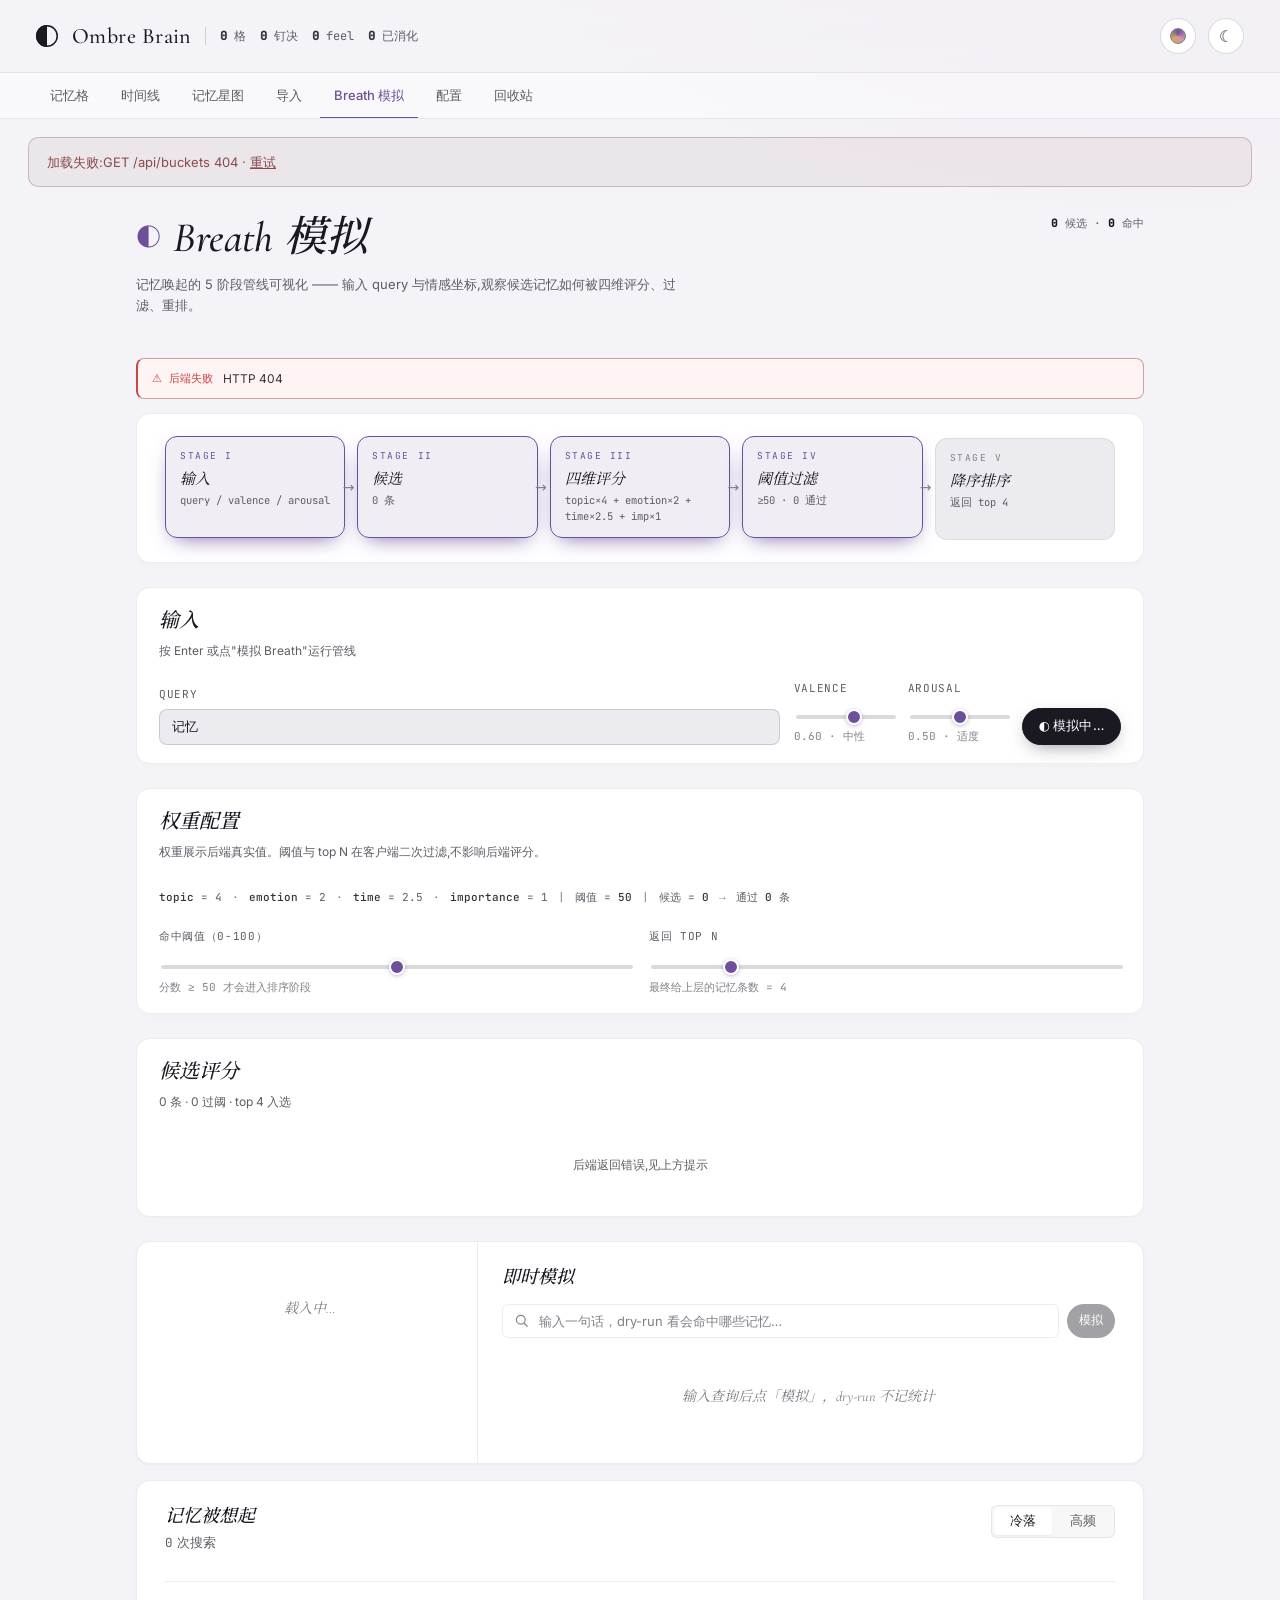
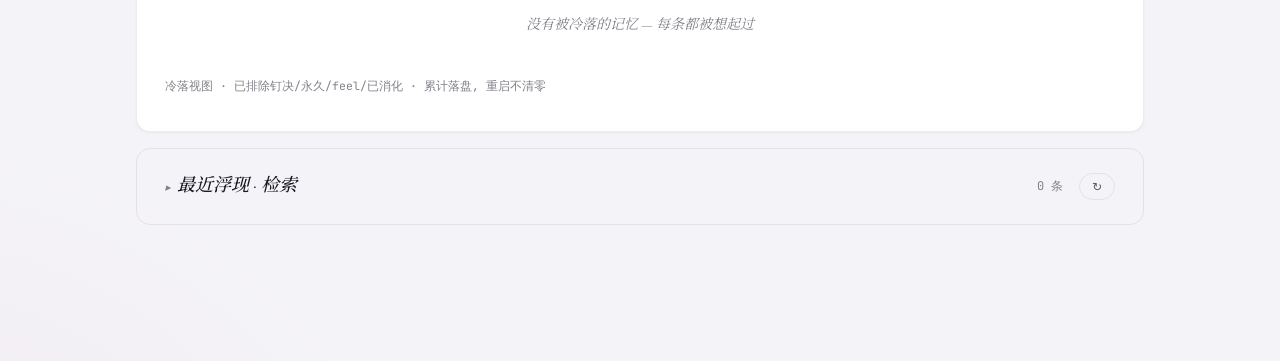
==== v2/console/index.html @ 617d3af0 "release: snapshot from 5da00c6" ====
<!DOCTYPE html>
<html lang="zh"><head>
<meta charset="utf-8">
<script src="../auth-token.js"></script>
<meta name="viewport" content="width=device-width, initial-scale=1">
<meta name="apple-mobile-web-app-capable" content="yes" />
<meta name="apple-mobile-web-app-status-bar-style" content="default" />
<meta name="apple-mobile-web-app-title" content="Ombre" />
<meta name="mobile-web-app-capable" content="yes" />
<meta name="theme-color" content="#f4f3f7" />
<link rel="manifest" href="/v2/manifest.json" />
<!-- base 让 ./assets/... 始终指 /v2/console/assets/,不管当前路径是 /breath/ 还是别的 -->
<base href="/v2/console/">
<link rel="icon" type="image/svg+xml" href="/v2/favicon.svg" />
<link rel="icon" type="image/png" sizes="32x32" href="/v2/favicon-32.png" />
<link rel="icon" type="image/png" sizes="16x16" href="/v2/favicon-16.png" />
<link rel="shortcut icon" href="/v2/favicon.ico" />
<link rel="apple-touch-icon" href="/v2/favicon-180.png" />
<title>Ombre Brain</title>
<link rel="preconnect" href="https://fonts.googleapis.com">
<link rel="preconnect" href="https://fonts.gstatic.com">
<style>/* cyrillic-ext */
@font-face {
  font-family: 'Cormorant Garamond';
  font-style: italic;
  font-weight: 400;
  font-display: swap;
  src: url("./assets/247459bd-50d6-4156-86ff-5a20e5e87fcf.woff2") format('woff2');
  unicode-range: U+0460-052F, U+1C80-1C8A, U+20B4, U+2DE0-2DFF, U+A640-A69F, U+FE2E-FE2F;
}
/* cyrillic */
@font-face {
  font-family: 'Cormorant Garamond';
  font-style: italic;
  font-weight: 400;
  font-display: swap;
  src: url("./assets/56f7392d-8d6b-465d-8d6e-d1f10291eda7.woff2") format('woff2');
  unicode-range: U+0301, U+0400-045F, U+0490-0491, U+04B0-04B1, U+2116;
}
/* vietnamese */
@font-face {
  font-family: 'Cormorant Garamond';
  font-style: italic;
  font-weight: 400;
  font-display: swap;
  src: url("./assets/97c064bf-4bb1-4097-902c-09f9825808ab.woff2") format('woff2');
  unicode-range: U+0102-0103, U+0110-0111, U+0128-0129, U+0168-0169, U+01A0-01A1, U+01AF-01B0, U+0300-0301, U+0303-0304, U+0308-0309, U+0323, U+0329, U+1EA0-1EF9, U+20AB;
}
/* latin-ext */
@font-face {
  font-family: 'Cormorant Garamond';
  font-style: italic;
  font-weight: 400;
  font-display: swap;
  src: url("./assets/48a11a48-4751-4c33-bd33-841a2f5ffd87.woff2") format('woff2');
  unicode-range: U+0100-02BA, U+02BD-02C5, U+02C7-02CC, U+02CE-02D7, U+02DD-02FF, U+0304, U+0308, U+0329, U+1D00-1DBF, U+1E00-1E9F, U+1EF2-1EFF, U+2020, U+20A0-20AB, U+20AD-20C0, U+2113, U+2C60-2C7F, U+A720-A7FF;
}
/* latin */
@font-face {
  font-family: 'Cormorant Garamond';
  font-style: italic;
  font-weight: 400;
  font-display: swap;
  src: url("./assets/6901ec30-2e2a-4bef-8583-d89507008522.woff2") format('woff2');
  unicode-range: U+0000-00FF, U+0131, U+0152-0153, U+02BB-02BC, U+02C6, U+02DA, U+02DC, U+0304, U+0308, U+0329, U+2000-206F, U+20AC, U+2122, U+2191, U+2193, U+2212, U+2215, U+FEFF, U+FFFD;
}
/* cyrillic-ext */
@font-face {
  font-family: 'Cormorant Garamond';
  font-style: italic;
  font-weight: 500;
  font-display: swap;
  src: url("./assets/247459bd-50d6-4156-86ff-5a20e5e87fcf.woff2") format('woff2');
  unicode-range: U+0460-052F, U+1C80-1C8A, U+20B4, U+2DE0-2DFF, U+A640-A69F, U+FE2E-FE2F;
}
/* cyrillic */
@font-face {
  font-family: 'Cormorant Garamond';
  font-style: italic;
  font-weight: 500;
  font-display: swap;
  src: url("./assets/56f7392d-8d6b-465d-8d6e-d1f10291eda7.woff2") format('woff2');
  unicode-range: U+0301, U+0400-045F, U+0490-0491, U+04B0-04B1, U+2116;
}
/* vietnamese */
@font-face {
  font-family: 'Cormorant Garamond';
  font-style: italic;
  font-weight: 500;
  font-display: swap;
  src: url("./assets/97c064bf-4bb1-4097-902c-09f9825808ab.woff2") format('woff2');
  unicode-range: U+0102-0103, U+0110-0111, U+0128-0129, U+0168-0169, U+01A0-01A1, U+01AF-01B0, U+0300-0301, U+0303-0304, U+0308-0309, U+0323, U+0329, U+1EA0-1EF9, U+20AB;
}
/* latin-ext */
@font-face {
  font-family: 'Cormorant Garamond';
  font-style: italic;
  font-weight: 500;
  font-display: swap;
  src: url("./assets/48a11a48-4751-4c33-bd33-841a2f5ffd87.woff2") format('woff2');
  unicode-range: U+0100-02BA, U+02BD-02C5, U+02C7-02CC, U+02CE-02D7, U+02DD-02FF, U+0304, U+0308, U+0329, U+1D00-1DBF, U+1E00-1E9F, U+1EF2-1EFF, U+2020, U+20A0-20AB, U+20AD-20C0, U+2113, U+2C60-2C7F, U+A720-A7FF;
}
/* latin */
@font-face {
  font-family: 'Cormorant Garamond';
  font-style: italic;
  font-weight: 500;
  font-display: swap;
  src: url("./assets/6901ec30-2e2a-4bef-8583-d89507008522.woff2") format('woff2');
  unicode-range: U+0000-00FF, U+0131, U+0152-0153, U+02BB-02BC, U+02C6, U+02DA, U+02DC, U+0304, U+0308, U+0329, U+2000-206F, U+20AC, U+2122, U+2191, U+2193, U+2212, U+2215, U+FEFF, U+FFFD;
}
/* cyrillic-ext */
@font-face {
  font-family: 'Cormorant Garamond';
  font-style: italic;
  font-weight: 600;
  font-display: swap;
  src: url("./assets/247459bd-50d6-4156-86ff-5a20e5e87fcf.woff2") format('woff2');
  unicode-range: U+0460-052F, U+1C80-1C8A, U+20B4, U+2DE0-2DFF, U+A640-A69F, U+FE2E-FE2F;
}
/* cyrillic */
@font-face {
  font-family: 'Cormorant Garamond';
  font-style: italic;
  font-weight: 600;
  font-display: swap;
  src: url("./assets/56f7392d-8d6b-465d-8d6e-d1f10291eda7.woff2") format('woff2');
  unicode-range: U+0301, U+0400-045F, U+0490-0491, U+04B0-04B1, U+2116;
}
/* vietnamese */
@font-face {
  font-family: 'Cormorant Garamond';
  font-style: italic;
  font-weight: 600;
  font-display: swap;
  src: url("./assets/97c064bf-4bb1-4097-902c-09f9825808ab.woff2") format('woff2');
  unicode-range: U+0102-0103, U+0110-0111, U+0128-0129, U+0168-0169, U+01A0-01A1, U+01AF-01B0, U+0300-0301, U+0303-0304, U+0308-0309, U+0323, U+0329, U+1EA0-1EF9, U+20AB;
}
/* latin-ext */
@font-face {
  font-family: 'Cormorant Garamond';
  font-style: italic;
  font-weight: 600;
  font-display: swap;
  src: url("./assets/48a11a48-4751-4c33-bd33-841a2f5ffd87.woff2") format('woff2');
  unicode-range: U+0100-02BA, U+02BD-02C5, U+02C7-02CC, U+02CE-02D7, U+02DD-02FF, U+0304, U+0308, U+0329, U+1D00-1DBF, U+1E00-1E9F, U+1EF2-1EFF, U+2020, U+20A0-20AB, U+20AD-20C0, U+2113, U+2C60-2C7F, U+A720-A7FF;
}
/* latin */
@font-face {
  font-family: 'Cormorant Garamond';
  font-style: italic;
  font-weight: 600;
  font-display: swap;
  src: url("./assets/6901ec30-2e2a-4bef-8583-d89507008522.woff2") format('woff2');
  unicode-range: U+0000-00FF, U+0131, U+0152-0153, U+02BB-02BC, U+02C6, U+02DA, U+02DC, U+0304, U+0308, U+0329, U+2000-206F, U+20AC, U+2122, U+2191, U+2193, U+2212, U+2215, U+FEFF, U+FFFD;
}
/* cyrillic-ext */
@font-face {
  font-family: 'Cormorant Garamond';
  font-style: normal;
  font-weight: 400;
  font-display: swap;
  src: url("./assets/22f72879-7149-43af-98d5-68f1e6e4e8d8.woff2") format('woff2');
  unicode-range: U+0460-052F, U+1C80-1C8A, U+20B4, U+2DE0-2DFF, U+A640-A69F, U+FE2E-FE2F;
}
/* cyrillic */
@font-face {
  font-family: 'Cormorant Garamond';
  font-style: normal;
  font-weight: 400;
  font-display: swap;
  src: url("./assets/a3660652-28f8-4bda-8eb3-46698a210746.woff2") format('woff2');
  unicode-range: U+0301, U+0400-045F, U+0490-0491, U+04B0-04B1, U+2116;
}
/* vietnamese */
@font-face {
  font-family: 'Cormorant Garamond';
  font-style: normal;
  font-weight: 400;
  font-display: swap;
  src: url("./assets/867ff25f-d2ea-490d-80d4-c07ebd043a57.woff2") format('woff2');
  unicode-range: U+0102-0103, U+0110-0111, U+0128-0129, U+0168-0169, U+01A0-01A1, U+01AF-01B0, U+0300-0301, U+0303-0304, U+0308-0309, U+0323, U+0329, U+1EA0-1EF9, U+20AB;
}
/* latin-ext */
@font-face {
  font-family: 'Cormorant Garamond';
  font-style: normal;
  font-weight: 400;
  font-display: swap;
  src: url("./assets/5ea25cb3-6248-42ea-9d08-8735b8bfbecd.woff2") format('woff2');
  unicode-range: U+0100-02BA, U+02BD-02C5, U+02C7-02CC, U+02CE-02D7, U+02DD-02FF, U+0304, U+0308, U+0329, U+1D00-1DBF, U+1E00-1E9F, U+1EF2-1EFF, U+2020, U+20A0-20AB, U+20AD-20C0, U+2113, U+2C60-2C7F, U+A720-A7FF;
}
/* latin */
@font-face {
  font-family: 'Cormorant Garamond';
  font-style: normal;
  font-weight: 400;
  font-display: swap;
  src: url("./assets/b1c11d76-7a46-4ac5-9b33-489db440a271.woff2") format('woff2');
  unicode-range: U+0000-00FF, U+0131, U+0152-0153, U+02BB-02BC, U+02C6, U+02DA, U+02DC, U+0304, U+0308, U+0329, U+2000-206F, U+20AC, U+2122, U+2191, U+2193, U+2212, U+2215, U+FEFF, U+FFFD;
}
/* cyrillic-ext */
@font-face {
  font-family: 'Cormorant Garamond';
  font-style: normal;
  font-weight: 500;
  font-display: swap;
  src: url("./assets/22f72879-7149-43af-98d5-68f1e6e4e8d8.woff2") format('woff2');
  unicode-range: U+0460-052F, U+1C80-1C8A, U+20B4, U+2DE0-2DFF, U+A640-A69F, U+FE2E-FE2F;
}
/* cyrillic */
@font-face {
  font-family: 'Cormorant Garamond';
  font-style: normal;
  font-weight: 500;
  font-display: swap;
  src: url("./assets/a3660652-28f8-4bda-8eb3-46698a210746.woff2") format('woff2');
  unicode-range: U+0301, U+0400-045F, U+0490-0491, U+04B0-04B1, U+2116;
}
/* vietnamese */
@font-face {
  font-family: 'Cormorant Garamond';
  font-style: normal;
  font-weight: 500;
  font-display: swap;
  src: url("./assets/867ff25f-d2ea-490d-80d4-c07ebd043a57.woff2") format('woff2');
  unicode-range: U+0102-0103, U+0110-0111, U+0128-0129, U+0168-0169, U+01A0-01A1, U+01AF-01B0, U+0300-0301, U+0303-0304, U+0308-0309, U+0323, U+0329, U+1EA0-1EF9, U+20AB;
}
/* latin-ext */
@font-face {
  font-family: 'Cormorant Garamond';
  font-style: normal;
  font-weight: 500;
  font-display: swap;
  src: url("./assets/5ea25cb3-6248-42ea-9d08-8735b8bfbecd.woff2") format('woff2');
  unicode-range: U+0100-02BA, U+02BD-02C5, U+02C7-02CC, U+02CE-02D7, U+02DD-02FF, U+0304, U+0308, U+0329, U+1D00-1DBF, U+1E00-1E9F, U+1EF2-1EFF, U+2020, U+20A0-20AB, U+20AD-20C0, U+2113, U+2C60-2C7F, U+A720-A7FF;
}
/* latin */
@font-face {
  font-family: 'Cormorant Garamond';
  font-style: normal;
  font-weight: 500;
  font-display: swap;
  src: url("./assets/b1c11d76-7a46-4ac5-9b33-489db440a271.woff2") format('woff2');
  unicode-range: U+0000-00FF, U+0131, U+0152-0153, U+02BB-02BC, U+02C6, U+02DA, U+02DC, U+0304, U+0308, U+0329, U+2000-206F, U+20AC, U+2122, U+2191, U+2193, U+2212, U+2215, U+FEFF, U+FFFD;
}
/* cyrillic-ext */
@font-face {
  font-family: 'Cormorant Garamond';
  font-style: normal;
  font-weight: 600;
  font-display: swap;
  src: url("./assets/22f72879-7149-43af-98d5-68f1e6e4e8d8.woff2") format('woff2');
  unicode-range: U+0460-052F, U+1C80-1C8A, U+20B4, U+2DE0-2DFF, U+A640-A69F, U+FE2E-FE2F;
}
/* cyrillic */
@font-face {
  font-family: 'Cormorant Garamond';
  font-style: normal;
  font-weight: 600;
  font-display: swap;
  src: url("./assets/a3660652-28f8-4bda-8eb3-46698a210746.woff2") format('woff2');
  unicode-range: U+0301, U+0400-045F, U+0490-0491, U+04B0-04B1, U+2116;
}
/* vietnamese */
@font-face {
  font-family: 'Cormorant Garamond';
  font-style: normal;
  font-weight: 600;
  font-display: swap;
  src: url("./assets/867ff25f-d2ea-490d-80d4-c07ebd043a57.woff2") format('woff2');
  unicode-range: U+0102-0103, U+0110-0111, U+0128-0129, U+0168-0169, U+01A0-01A1, U+01AF-01B0, U+0300-0301, U+0303-0304, U+0308-0309, U+0323, U+0329, U+1EA0-1EF9, U+20AB;
}
/* latin-ext */
@font-face {
  font-family: 'Cormorant Garamond';
  font-style: normal;
  font-weight: 600;
  font-display: swap;
  src: url("./assets/5ea25cb3-6248-42ea-9d08-8735b8bfbecd.woff2") format('woff2');
  unicode-range: U+0100-02BA, U+02BD-02C5, U+02C7-02CC, U+02CE-02D7, U+02DD-02FF, U+0304, U+0308, U+0329, U+1D00-1DBF, U+1E00-1E9F, U+1EF2-1EFF, U+2020, U+20A0-20AB, U+20AD-20C0, U+2113, U+2C60-2C7F, U+A720-A7FF;
}
/* latin */
@font-face {
  font-family: 'Cormorant Garamond';
  font-style: normal;
  font-weight: 600;
  font-display: swap;
  src: url("./assets/b1c11d76-7a46-4ac5-9b33-489db440a271.woff2") format('woff2');
  unicode-range: U+0000-00FF, U+0131, U+0152-0153, U+02BB-02BC, U+02C6, U+02DA, U+02DC, U+0304, U+0308, U+0329, U+2000-206F, U+20AC, U+2122, U+2191, U+2193, U+2212, U+2215, U+FEFF, U+FFFD;
}
/* cyrillic-ext */
@font-face {
  font-family: 'Inter';
  font-style: normal;
  font-weight: 300;
  font-display: swap;
  src: url("./assets/30ddc249-4f8f-4c49-912c-59590ab5ca47.woff2") format('woff2');
  unicode-range: U+0460-052F, U+1C80-1C8A, U+20B4, U+2DE0-2DFF, U+A640-A69F, U+FE2E-FE2F;
}
/* cyrillic */
@font-face {
  font-family: 'Inter';
  font-style: normal;
  font-weight: 300;
  font-display: swap;
  src: url("./assets/1a1cac55-bad0-403b-aa77-bebcd41d4d0f.woff2") format('woff2');
  unicode-range: U+0301, U+0400-045F, U+0490-0491, U+04B0-04B1, U+2116;
}
/* greek-ext */
@font-face {
  font-family: 'Inter';
  font-style: normal;
  font-weight: 300;
  font-display: swap;
  src: url("./assets/f8fb5054-66a0-49f6-a8b4-03da0f67f77f.woff2") format('woff2');
  unicode-range: U+1F00-1FFF;
}
/* greek */
@font-face {
  font-family: 'Inter';
  font-style: normal;
  font-weight: 300;
  font-display: swap;
  src: url("./assets/76510f87-e11c-432b-b6c8-81b444b286ba.woff2") format('woff2');
  unicode-range: U+0370-0377, U+037A-037F, U+0384-038A, U+038C, U+038E-03A1, U+03A3-03FF;
}
/* vietnamese */
@font-face {
  font-family: 'Inter';
  font-style: normal;
  font-weight: 300;
  font-display: swap;
  src: url("./assets/0822fa61-bc98-44bc-8a5c-f1f93305a8bd.woff2") format('woff2');
  unicode-range: U+0102-0103, U+0110-0111, U+0128-0129, U+0168-0169, U+01A0-01A1, U+01AF-01B0, U+0300-0301, U+0303-0304, U+0308-0309, U+0323, U+0329, U+1EA0-1EF9, U+20AB;
}
/* latin-ext */
@font-face {
  font-family: 'Inter';
  font-style: normal;
  font-weight: 300;
  font-display: swap;
  src: url("./assets/0b00b750-72e0-43cb-84dd-b1baed2a479c.woff2") format('woff2');
  unicode-range: U+0100-02BA, U+02BD-02C5, U+02C7-02CC, U+02CE-02D7, U+02DD-02FF, U+0304, U+0308, U+0329, U+1D00-1DBF, U+1E00-1E9F, U+1EF2-1EFF, U+2020, U+20A0-20AB, U+20AD-20C0, U+2113, U+2C60-2C7F, U+A720-A7FF;
}
/* latin */
@font-face {
  font-family: 'Inter';
  font-style: normal;
  font-weight: 300;
  font-display: swap;
  src: url("./assets/863abd76-a8d7-4c2e-b2e4-f46f0af8405e.woff2") format('woff2');
  unicode-range: U+0000-00FF, U+0131, U+0152-0153, U+02BB-02BC, U+02C6, U+02DA, U+02DC, U+0304, U+0308, U+0329, U+2000-206F, U+20AC, U+2122, U+2191, U+2193, U+2212, U+2215, U+FEFF, U+FFFD;
}
/* cyrillic-ext */
@font-face {
  font-family: 'Inter';
  font-style: normal;
  font-weight: 400;
  font-display: swap;
  src: url("./assets/30ddc249-4f8f-4c49-912c-59590ab5ca47.woff2") format('woff2');
  unicode-range: U+0460-052F, U+1C80-1C8A, U+20B4, U+2DE0-2DFF, U+A640-A69F, U+FE2E-FE2F;
}
/* cyrillic */
@font-face {
  font-family: 'Inter';
  font-style: normal;
  font-weight: 400;
  font-display: swap;
  src: url("./assets/1a1cac55-bad0-403b-aa77-bebcd41d4d0f.woff2") format('woff2');
  unicode-range: U+0301, U+0400-045F, U+0490-0491, U+04B0-04B1, U+2116;
}
/* greek-ext */
@font-face {
  font-family: 'Inter';
  font-style: normal;
  font-weight: 400;
  font-display: swap;
  src: url("./assets/f8fb5054-66a0-49f6-a8b4-03da0f67f77f.woff2") format('woff2');
  unicode-range: U+1F00-1FFF;
}
/* greek */
@font-face {
  font-family: 'Inter';
  font-style: normal;
  font-weight: 400;
  font-display: swap;
  src: url("./assets/76510f87-e11c-432b-b6c8-81b444b286ba.woff2") format('woff2');
  unicode-range: U+0370-0377, U+037A-037F, U+0384-038A, U+038C, U+038E-03A1, U+03A3-03FF;
}
/* vietnamese */
@font-face {
  font-family: 'Inter';
  font-style: normal;
  font-weight: 400;
  font-display: swap;
  src: url("./assets/0822fa61-bc98-44bc-8a5c-f1f93305a8bd.woff2") format('woff2');
  unicode-range: U+0102-0103, U+0110-0111, U+0128-0129, U+0168-0169, U+01A0-01A1, U+01AF-01B0, U+0300-0301, U+0303-0304, U+0308-0309, U+0323, U+0329, U+1EA0-1EF9, U+20AB;
}
/* latin-ext */
@font-face {
  font-family: 'Inter';
  font-style: normal;
  font-weight: 400;
  font-display: swap;
  src: url("./assets/0b00b750-72e0-43cb-84dd-b1baed2a479c.woff2") format('woff2');
  unicode-range: U+0100-02BA, U+02BD-02C5, U+02C7-02CC, U+02CE-02D7, U+02DD-02FF, U+0304, U+0308, U+0329, U+1D00-1DBF, U+1E00-1E9F, U+1EF2-1EFF, U+2020, U+20A0-20AB, U+20AD-20C0, U+2113, U+2C60-2C7F, U+A720-A7FF;
}
/* latin */
@font-face {
  font-family: 'Inter';
  font-style: normal;
  font-weight: 400;
  font-display: swap;
  src: url("./assets/863abd76-a8d7-4c2e-b2e4-f46f0af8405e.woff2") format('woff2');
  unicode-range: U+0000-00FF, U+0131, U+0152-0153, U+02BB-02BC, U+02C6, U+02DA, U+02DC, U+0304, U+0308, U+0329, U+2000-206F, U+20AC, U+2122, U+2191, U+2193, U+2212, U+2215, U+FEFF, U+FFFD;
}
/* cyrillic-ext */
@font-face {
  font-family: 'Inter';
  font-style: normal;
  font-weight: 500;
  font-display: swap;
  src: url("./assets/30ddc249-4f8f-4c49-912c-59590ab5ca47.woff2") format('woff2');
  unicode-range: U+0460-052F, U+1C80-1C8A, U+20B4, U+2DE0-2DFF, U+A640-A69F, U+FE2E-FE2F;
}
/* cyrillic */
@font-face {
  font-family: 'Inter';
  font-style: normal;
  font-weight: 500;
  font-display: swap;
  src: url("./assets/1a1cac55-bad0-403b-aa77-bebcd41d4d0f.woff2") format('woff2');
  unicode-range: U+0301, U+0400-045F, U+0490-0491, U+04B0-04B1, U+2116;
}
/* greek-ext */
@font-face {
  font-family: 'Inter';
  font-style: normal;
  font-weight: 500;
  font-display: swap;
  src: url("./assets/f8fb5054-66a0-49f6-a8b4-03da0f67f77f.woff2") format('woff2');
  unicode-range: U+1F00-1FFF;
}
/* greek */
@font-face {
  font-family: 'Inter';
  font-style: normal;
  font-weight: 500;
  font-display: swap;
  src: url("./assets/76510f87-e11c-432b-b6c8-81b444b286ba.woff2") format('woff2');
  unicode-range: U+0370-0377, U+037A-037F, U+0384-038A, U+038C, U+038E-03A1, U+03A3-03FF;
}
/* vietnamese */
@font-face {
  font-family: 'Inter';
  font-style: normal;
  font-weight: 500;
  font-display: swap;
  src: url("./assets/0822fa61-bc98-44bc-8a5c-f1f93305a8bd.woff2") format('woff2');
  unicode-range: U+0102-0103, U+0110-0111, U+0128-0129, U+0168-0169, U+01A0-01A1, U+01AF-01B0, U+0300-0301, U+0303-0304, U+0308-0309, U+0323, U+0329, U+1EA0-1EF9, U+20AB;
}
/* latin-ext */
@font-face {
  font-family: 'Inter';
  font-style: normal;
  font-weight: 500;
  font-display: swap;
  src: url("./assets/0b00b750-72e0-43cb-84dd-b1baed2a479c.woff2") format('woff2');
  unicode-range: U+0100-02BA, U+02BD-02C5, U+02C7-02CC, U+02CE-02D7, U+02DD-02FF, U+0304, U+0308, U+0329, U+1D00-1DBF, U+1E00-1E9F, U+1EF2-1EFF, U+2020, U+20A0-20AB, U+20AD-20C0, U+2113, U+2C60-2C7F, U+A720-A7FF;
}
/* latin */
@font-face {
  font-family: 'Inter';
  font-style: normal;
  font-weight: 500;
  font-display: swap;
  src: url("./assets/863abd76-a8d7-4c2e-b2e4-f46f0af8405e.woff2") format('woff2');
  unicode-range: U+0000-00FF, U+0131, U+0152-0153, U+02BB-02BC, U+02C6, U+02DA, U+02DC, U+0304, U+0308, U+0329, U+2000-206F, U+20AC, U+2122, U+2191, U+2193, U+2212, U+2215, U+FEFF, U+FFFD;
}
/* cyrillic-ext */
@font-face {
  font-family: 'Inter';
  font-style: normal;
  font-weight: 600;
  font-display: swap;
  src: url("./assets/30ddc249-4f8f-4c49-912c-59590ab5ca47.woff2") format('woff2');
  unicode-range: U+0460-052F, U+1C80-1C8A, U+20B4, U+2DE0-2DFF, U+A640-A69F, U+FE2E-FE2F;
}
/* cyrillic */
@font-face {
  font-family: 'Inter';
  font-style: normal;
  font-weight: 600;
  font-display: swap;
  src: url("./assets/1a1cac55-bad0-403b-aa77-bebcd41d4d0f.woff2") format('woff2');
  unicode-range: U+0301, U+0400-045F, U+0490-0491, U+04B0-04B1, U+2116;
}
/* greek-ext */
@font-face {
  font-family: 'Inter';
  font-style: normal;
  font-weight: 600;
  font-display: swap;
  src: url("./assets/f8fb5054-66a0-49f6-a8b4-03da0f67f77f.woff2") format('woff2');
  unicode-range: U+1F00-1FFF;
}
/* greek */
@font-face {
  font-family: 'Inter';
  font-style: normal;
  font-weight: 600;
  font-display: swap;
  src: url("./assets/76510f87-e11c-432b-b6c8-81b444b286ba.woff2") format('woff2');
  unicode-range: U+0370-0377, U+037A-037F, U+0384-038A, U+038C, U+038E-03A1, U+03A3-03FF;
}
/* vietnamese */
@font-face {
  font-family: 'Inter';
  font-style: normal;
  font-weight: 600;
  font-display: swap;
  src: url("./assets/0822fa61-bc98-44bc-8a5c-f1f93305a8bd.woff2") format('woff2');
  unicode-range: U+0102-0103, U+0110-0111, U+0128-0129, U+0168-0169, U+01A0-01A1, U+01AF-01B0, U+0300-0301, U+0303-0304, U+0308-0309, U+0323, U+0329, U+1EA0-1EF9, U+20AB;
}
/* latin-ext */
@font-face {
  font-family: 'Inter';
  font-style: normal;
  font-weight: 600;
  font-display: swap;
  src: url("./assets/0b00b750-72e0-43cb-84dd-b1baed2a479c.woff2") format('woff2');
  unicode-range: U+0100-02BA, U+02BD-02C5, U+02C7-02CC, U+02CE-02D7, U+02DD-02FF, U+0304, U+0308, U+0329, U+1D00-1DBF, U+1E00-1E9F, U+1EF2-1EFF, U+2020, U+20A0-20AB, U+20AD-20C0, U+2113, U+2C60-2C7F, U+A720-A7FF;
}
/* latin */
@font-face {
  font-family: 'Inter';
  font-style: normal;
  font-weight: 600;
  font-display: swap;
  src: url("./assets/863abd76-a8d7-4c2e-b2e4-f46f0af8405e.woff2") format('woff2');
  unicode-range: U+0000-00FF, U+0131, U+0152-0153, U+02BB-02BC, U+02C6, U+02DA, U+02DC, U+0304, U+0308, U+0329, U+2000-206F, U+20AC, U+2122, U+2191, U+2193, U+2212, U+2215, U+FEFF, U+FFFD;
}
/* cyrillic-ext */
@font-face {
  font-family: 'JetBrains Mono';
  font-style: normal;
  font-weight: 400;
  font-display: swap;
  src: url("./assets/74fec8cc-8fc9-4db8-bc64-73021e209c6c.woff2") format('woff2');
  unicode-range: U+0460-052F, U+1C80-1C8A, U+20B4, U+2DE0-2DFF, U+A640-A69F, U+FE2E-FE2F;
}
/* cyrillic */
@font-face {
  font-family: 'JetBrains Mono';
  font-style: normal;
  font-weight: 400;
  font-display: swap;
  src: url("./assets/d8468948-ca6c-4d62-ac42-a1ce6cd707dd.woff2") format('woff2');
  unicode-range: U+0301, U+0400-045F, U+0490-0491, U+04B0-04B1, U+2116;
}
/* greek */
@font-face {
  font-family: 'JetBrains Mono';
  font-style: normal;
  font-weight: 400;
  font-display: swap;
  src: url("./assets/f291b301-09a4-457e-aab6-dc23eb983846.woff2") format('woff2');
  unicode-range: U+0370-0377, U+037A-037F, U+0384-038A, U+038C, U+038E-03A1, U+03A3-03FF;
}
/* vietnamese */
@font-face {
  font-family: 'JetBrains Mono';
  font-style: normal;
  font-weight: 400;
  font-display: swap;
  src: url("./assets/a4811535-35a6-46b0-93e7-a27c9d76feb7.woff2") format('woff2');
  unicode-range: U+0102-0103, U+0110-0111, U+0128-0129, U+0168-0169, U+01A0-01A1, U+01AF-01B0, U+0300-0301, U+0303-0304, U+0308-0309, U+0323, U+0329, U+1EA0-1EF9, U+20AB;
}
/* latin-ext */
@font-face {
  font-family: 'JetBrains Mono';
  font-style: normal;
  font-weight: 400;
  font-display: swap;
  src: url("./assets/cc283a4b-b0a5-4680-884b-37d992e13066.woff2") format('woff2');
  unicode-range: U+0100-02BA, U+02BD-02C5, U+02C7-02CC, U+02CE-02D7, U+02DD-02FF, U+0304, U+0308, U+0329, U+1D00-1DBF, U+1E00-1E9F, U+1EF2-1EFF, U+2020, U+20A0-20AB, U+20AD-20C0, U+2113, U+2C60-2C7F, U+A720-A7FF;
}
/* latin */
@font-face {
  font-family: 'JetBrains Mono';
  font-style: normal;
  font-weight: 400;
  font-display: swap;
  src: url("./assets/e5818c9e-745b-4b96-ba22-f80bdcc4bf33.woff2") format('woff2');
  unicode-range: U+0000-00FF, U+0131, U+0152-0153, U+02BB-02BC, U+02C6, U+02DA, U+02DC, U+0304, U+0308, U+0329, U+2000-206F, U+20AC, U+2122, U+2191, U+2193, U+2212, U+2215, U+FEFF, U+FFFD;
}
/* cyrillic-ext */
@font-face {
  font-family: 'JetBrains Mono';
  font-style: normal;
  font-weight: 500;
  font-display: swap;
  src: url("./assets/74fec8cc-8fc9-4db8-bc64-73021e209c6c.woff2") format('woff2');
  unicode-range: U+0460-052F, U+1C80-1C8A, U+20B4, U+2DE0-2DFF, U+A640-A69F, U+FE2E-FE2F;
}
/* cyrillic */
@font-face {
  font-family: 'JetBrains Mono';
  font-style: normal;
  font-weight: 500;
  font-display: swap;
  src: url("./assets/d8468948-ca6c-4d62-ac42-a1ce6cd707dd.woff2") format('woff2');
  unicode-range: U+0301, U+0400-045F, U+0490-0491, U+04B0-04B1, U+2116;
}
/* greek */
@font-face {
  font-family: 'JetBrains Mono';
  font-style: normal;
  font-weight: 500;
  font-display: swap;
  src: url("./assets/f291b301-09a4-457e-aab6-dc23eb983846.woff2") format('woff2');
  unicode-range: U+0370-0377, U+037A-037F, U+0384-038A, U+038C, U+038E-03A1, U+03A3-03FF;
}
/* vietnamese */
@font-face {
  font-family: 'JetBrains Mono';
  font-style: normal;
  font-weight: 500;
  font-display: swap;
  src: url("./assets/a4811535-35a6-46b0-93e7-a27c9d76feb7.woff2") format('woff2');
  unicode-range: U+0102-0103, U+0110-0111, U+0128-0129, U+0168-0169, U+01A0-01A1, U+01AF-01B0, U+0300-0301, U+0303-0304, U+0308-0309, U+0323, U+0329, U+1EA0-1EF9, U+20AB;
}
/* latin-ext */
@font-face {
  font-family: 'JetBrains Mono';
  font-style: normal;
  font-weight: 500;
  font-display: swap;
  src: url("./assets/cc283a4b-b0a5-4680-884b-37d992e13066.woff2") format('woff2');
  unicode-range: U+0100-02BA, U+02BD-02C5, U+02C7-02CC, U+02CE-02D7, U+02DD-02FF, U+0304, U+0308, U+0329, U+1D00-1DBF, U+1E00-1E9F, U+1EF2-1EFF, U+2020, U+20A0-20AB, U+20AD-20C0, U+2113, U+2C60-2C7F, U+A720-A7FF;
}
/* latin */
@font-face {
  font-family: 'JetBrains Mono';
  font-style: normal;
  font-weight: 500;
  font-display: swap;
  src: url("./assets/e5818c9e-745b-4b96-ba22-f80bdcc4bf33.woff2") format('woff2');
  unicode-range: U+0000-00FF, U+0131, U+0152-0153, U+02BB-02BC, U+02C6, U+02DA, U+02DC, U+0304, U+0308, U+0329, U+2000-206F, U+20AC, U+2122, U+2191, U+2193, U+2212, U+2215, U+FEFF, U+FFFD;
}
@font-face {
  font-family: 'Noto Serif SC';
  font-style: normal;
  font-weight: 400;
  font-display: swap;
  src: url("./assets/4decebc0-be6c-4c0f-9ce1-19d058f453ad.woff2") format('woff2');
  unicode-range: U+1f1e9-1f1f5, U+1f1f7-1f1ff, U+1f21a, U+1f232, U+1f234-1f237, U+1f250-1f251, U+1f300, U+1f302-1f308, U+1f30a-1f311, U+1f315, U+1f319-1f320, U+1f324, U+1f327, U+1f32a, U+1f32c-1f32d, U+1f330-1f357, U+1f359-1f37e;
}
@font-face {
  font-family: 'Noto Serif SC';
  font-style: normal;
  font-weight: 400;
  font-display: swap;
  src: url("./assets/cf702cbd-ddab-4e92-a8d1-74cf63e73906.woff2") format('woff2');
  unicode-range: U+fee3, U+fef3, U+ff03-ff04, U+ff07, U+ff0a, U+ff17-ff19, U+ff1c-ff1d, U+ff20-ff3a, U+ff3c, U+ff3e-ff5b, U+ff5d, U+ff61-ff65, U+ff67-ff6a, U+ff6c, U+ff6f-ff78, U+ff7a-ff7d, U+ff80-ff84, U+ff86, U+ff89-ff8e, U+ff92, U+ff97-ff9b, U+ff9d-ff9f, U+ffe0-ffe4, U+ffe6, U+ffe9, U+ffeb, U+ffed, U+fffc, U+1f004, U+1f170-1f171, U+1f192-1f195, U+1f198-1f19a, U+1f1e6-1f1e8;
}
@font-face {
  font-family: 'Noto Serif SC';
  font-style: normal;
  font-weight: 400;
  font-display: swap;
  src: url("./assets/82f5f00c-4981-4c0d-a686-b2282af3bd36.woff2") format('woff2');
  unicode-range: U+f0a7, U+f0b2, U+f0b7, U+f0c9, U+f0d8, U+f0da, U+f0dc-f0dd, U+f0e0, U+f0e6, U+f0eb, U+f0fc, U+f101, U+f104-f105, U+f107, U+f10b, U+f11b, U+f14b, U+f18a, U+f193, U+f1d6-f1d7, U+f244, U+f27a, U+f296, U+f2ae, U+f471, U+f4b3, U+f610-f611, U+f880-f881, U+f8ec, U+f8f5, U+f8ff, U+f901, U+f90a, U+f92c-f92d, U+f934, U+f937, U+f941, U+f965, U+f967, U+f969, U+f96b, U+f96f, U+f974, U+f978-f979, U+f97e, U+f981, U+f98a, U+f98e, U+f997, U+f99c, U+f9b2, U+f9b5, U+f9ba, U+f9be, U+f9ca, U+f9d0-f9d1, U+f9dd, U+f9e0-f9e1, U+f9e4, U+f9f7, U+fa00-fa01, U+fa08, U+fa0a, U+fa11, U+fb01-fb02, U+fdfc, U+fe0e, U+fe30-fe31, U+fe33-fe44, U+fe49-fe52, U+fe54-fe57, U+fe59-fe66, U+fe68-fe6b, U+fe8e, U+fe92-fe93, U+feae, U+feb8, U+fecb-fecc, U+fee0;
}
@font-face {
  font-family: 'Noto Serif SC';
  font-style: normal;
  font-weight: 400;
  font-display: swap;
  src: url("./assets/0dfbecb7-e44d-40f6-a005-5822288fbb1d.woff2") format('woff2');
  unicode-range: U+9f83, U+9f85-9f8d, U+9f90-9f91, U+9f94-9f96, U+9f98, U+9f9b-9f9c, U+9f9e, U+9fa0, U+9fa2, U+9ff0-9fff, U+a001, U+a007, U+a025, U+a046-a047, U+a057, U+a072, U+a078-a079, U+a083, U+a085, U+a100, U+a118, U+a132, U+a134, U+a1f4, U+a242, U+a4a6, U+a4aa, U+a4b0-a4b1, U+a4b3, U+a9c1-a9c2, U+ac00-ac01, U+ac04, U+ac08, U+ac10-ac11, U+ac13-ac16, U+ac19, U+ac1c-ac1d, U+ac24, U+ac70-ac71, U+ac74, U+ac77-ac78, U+ac80-ac81, U+ac83, U+ac8c, U+ac90, U+ac9f-aca0, U+aca8-aca9, U+acac, U+acb0, U+acbd, U+acc1, U+acc4, U+ace0-ace1, U+ace4, U+ace8, U+acf3, U+acf5, U+acfc-acfd, U+ad00, U+ad0c, U+ad11, U+ad1c, U+ad34, U+ad50, U+ad64, U+ad6c, U+ad70, U+ad74, U+ad7f, U+ad81, U+ad8c, U+adc0, U+adc8, U+addc, U+ade0, U+adf8-adf9, U+adfc, U+ae00, U+ae08-ae09, U+ae0b, U+ae30, U+ae34, U+ae38, U+ae40, U+ae4a, U+ae4c, U+ae54, U+ae68, U+aebc, U+aed8, U+af2c-af2d;
}
@font-face {
  font-family: 'Noto Serif SC';
  font-style: normal;
  font-weight: 400;
  font-display: swap;
  src: url("./assets/6b6c1dd6-1b3d-42c2-86d3-246ed08f38a5.woff2") format('woff2');
  unicode-range: U+9e30-9e33, U+9e35-9e3b, U+9e3e, U+9e40-9e44, U+9e46-9e4e, U+9e51, U+9e53, U+9e55-9e58, U+9e5a-9e5c, U+9e5e-9e63, U+9e66-9e6e, U+9e71, U+9e73, U+9e75, U+9e78-9e79, U+9e7c-9e7e, U+9e82, U+9e86-9e88, U+9e8b-9e8c, U+9e90-9e91, U+9e93, U+9e95, U+9e97, U+9e9d, U+9ea4-9ea5, U+9ea9-9eaa, U+9eb4-9eb5, U+9eb8-9eba, U+9ebc-9ebf, U+9ec3, U+9ec9, U+9ecd, U+9ed0, U+9ed2-9ed3, U+9ed5-9ed6, U+9ed9, U+9edc-9edd, U+9edf-9ee0, U+9ee2, U+9ee5, U+9ee7-9eea, U+9eef, U+9ef1, U+9ef3-9ef4, U+9ef6, U+9ef9, U+9efb-9efc, U+9efe, U+9f0b, U+9f0d, U+9f10, U+9f14, U+9f17, U+9f19, U+9f22, U+9f29, U+9f2c, U+9f2f, U+9f31, U+9f37, U+9f39, U+9f3d-9f3e, U+9f41, U+9f4a-9f4b, U+9f51-9f52, U+9f61-9f63, U+9f66-9f67, U+9f80-9f81;
}
@font-face {
  font-family: 'Noto Serif SC';
  font-style: normal;
  font-weight: 400;
  font-display: swap;
  src: url("./assets/f61d4ee6-bdf8-4cc3-8199-aebdd3f03776.woff2") format('woff2');
  unicode-range: U+9c82-9c83, U+9c85-9c8c, U+9c8e-9c92, U+9c94-9c9b, U+9c9e-9ca3, U+9ca5-9ca7, U+9ca9, U+9cab, U+9cad-9cae, U+9cb1-9cb7, U+9cb9-9cbd, U+9cbf-9cc0, U+9cc3, U+9cc5-9cc7, U+9cc9-9cd1, U+9cd3-9cda, U+9cdc-9cdd, U+9cdf, U+9ce1-9ce3, U+9ce5, U+9ce9, U+9cee-9cef, U+9cf3-9cf4, U+9cf6, U+9cfc-9cfd, U+9d02, U+9d08-9d09, U+9d12, U+9d1b, U+9d1e, U+9d26, U+9d28, U+9d37, U+9d3b, U+9d3f, U+9d51, U+9d59, U+9d5c-9d5d, U+9d5f-9d61, U+9d6c, U+9d70, U+9d72, U+9d7a, U+9d7e, U+9d84, U+9d89, U+9d8f, U+9d92, U+9daf, U+9db4, U+9db8, U+9dbc, U+9dc4, U+9dc7, U+9dc9, U+9dd7, U+9ddf, U+9df2, U+9df9-9dfa, U+9e0a, U+9e11, U+9e1a, U+9e1e, U+9e20, U+9e22, U+9e28-9e2c, U+9e2e-9e2f;
}
@font-face {
  font-family: 'Noto Serif SC';
  font-style: normal;
  font-weight: 400;
  font-display: swap;
  src: url("./assets/3392477e-fbb6-44ab-a961-47541ec646c8.woff2") format('woff2');
  unicode-range: U+9a80, U+9a83, U+9a85, U+9a88-9a8a, U+9a8d-9a8e, U+9a90, U+9a92-9a93, U+9a95-9a96, U+9a98-9a99, U+9a9b-9aa2, U+9aa5, U+9aa7, U+9aaf-9ab1, U+9ab5-9ab6, U+9ab9-9aba, U+9ac0-9ac4, U+9ac8, U+9acb-9acc, U+9ace-9acf, U+9ad1-9ad2, U+9ad9, U+9adf, U+9ae1, U+9ae3, U+9aea-9aeb, U+9aed-9aef, U+9af4, U+9af9, U+9afb, U+9b03-9b04, U+9b06, U+9b08, U+9b0d, U+9b0f-9b10, U+9b13, U+9b18, U+9b1a, U+9b1f, U+9b22-9b23, U+9b25, U+9b27-9b28, U+9b2a, U+9b2f, U+9b31-9b32, U+9b3b, U+9b43, U+9b46-9b49, U+9b4d-9b4e, U+9b51, U+9b56, U+9b58, U+9b5a, U+9b5c, U+9b5f, U+9b61-9b62, U+9b6f, U+9b77, U+9b80, U+9b88, U+9b8b, U+9b8e, U+9b91, U+9b9f-9ba0, U+9ba8, U+9baa-9bab, U+9bad-9bae, U+9bb0-9bb1, U+9bb8, U+9bc9-9bca, U+9bd3, U+9bd6, U+9bdb, U+9be8, U+9bf0-9bf1, U+9c02, U+9c10, U+9c15, U+9c24, U+9c2d, U+9c32, U+9c39, U+9c3b, U+9c40, U+9c47-9c49, U+9c53, U+9c57, U+9c64, U+9c72, U+9c77-9c78, U+9c7b, U+9c7f-9c80;
}
@font-face {
  font-family: 'Noto Serif SC';
  font-style: normal;
  font-weight: 400;
  font-display: swap;
  src: url("./assets/3995b549-3163-4666-91b8-57e79ec39442.woff2") format('woff2');
  unicode-range: U+98dd, U+98e1-98e2, U+98e7-98ea, U+98ec, U+98ee-98ef, U+98f2, U+98f4, U+98fc-98fe, U+9903, U+9905, U+9908, U+990a, U+990c-990d, U+9913-9914, U+9918, U+991a-991b, U+991e, U+9921, U+9928, U+992c, U+992e, U+9935, U+9938-9939, U+993d-993e, U+9945, U+994b-994c, U+9951-9952, U+9954-9955, U+9957, U+995e, U+9963, U+9966-9969, U+996b-996c, U+996f, U+9974-9975, U+9977-9979, U+997d-997e, U+9980-9981, U+9983-9984, U+9987, U+998a-998b, U+998d-9991, U+9993-9995, U+9997-9998, U+99a5, U+99ab, U+99ad-99ae, U+99b1, U+99b3-99b4, U+99bc, U+99bf, U+99c1, U+99c3-99c6, U+99cc, U+99d0, U+99d2, U+99d5, U+99db, U+99dd, U+99e1, U+99ed, U+99f1, U+99ff, U+9a01, U+9a03-9a04, U+9a0e-9a0f, U+9a11-9a13, U+9a19, U+9a1b, U+9a28, U+9a2b, U+9a30, U+9a32, U+9a37, U+9a40, U+9a45, U+9a4a, U+9a4d-9a4e, U+9a52, U+9a55, U+9a57, U+9a5a-9a5b, U+9a5f, U+9a62, U+9a65, U+9a69, U+9a6b, U+9a6e, U+9a75, U+9a77-9a7a, U+9a7d;
}
@font-face {
  font-family: 'Noto Serif SC';
  font-style: normal;
  font-weight: 400;
  font-display: swap;
  src: url("./assets/e839ce3e-9f7c-492d-9c29-b74a57de88fa.woff2") format('woff2');
  unicode-range: U+975b-975c, U+9763, U+9765-9766, U+976c-976d, U+9773, U+9776, U+977a, U+977c, U+9784-9785, U+978e-978f, U+9791-9792, U+9794-9795, U+9798, U+979a, U+979e, U+97a3, U+97a5-97a6, U+97a8, U+97ab-97ac, U+97ae-97af, U+97b2, U+97b4, U+97c6, U+97cb-97cc, U+97d3, U+97d8, U+97dc, U+97e1, U+97ea-97eb, U+97ee, U+97fb, U+97fe-97ff, U+9801-9803, U+9805-9806, U+9808, U+980c, U+9810-9814, U+9817-9818, U+981e, U+9820-9821, U+9824, U+9828, U+982b-982d, U+9830, U+9834, U+9838-9839, U+983c, U+9846, U+984d-984f, U+9851-9852, U+9854-9855, U+9857-9858, U+985a-985b, U+9862-9863, U+9865, U+9867, U+986b, U+986f-9871, U+9877-9878, U+987c, U+9880, U+9883, U+9885, U+9889, U+988b-988f, U+9893-9895, U+9899-989b, U+989e-989f, U+98a1-98a2, U+98a5-98a7, U+98a9, U+98af, U+98b1, U+98b6, U+98ba, U+98be, U+98c3-98c4, U+98c6-98c8, U+98cf-98d6, U+98da-98db;
}
@font-face {
  font-family: 'Noto Serif SC';
  font-style: normal;
  font-weight: 400;
  font-display: swap;
  src: url("./assets/dc4e8116-b3a0-4f9c-98ca-6ca46c10e068.woff2") format('woff2');
  unicode-range: U+95c4-95ca, U+95cc-95cd, U+95d4-95d6, U+95d8, U+95e1-95e2, U+95e9, U+95f0-95f1, U+95f3, U+95f6, U+95fc, U+95fe-95ff, U+9602-9604, U+9606-960d, U+960f, U+9611-9613, U+9615-9617, U+9619-961b, U+961d, U+9621, U+9628, U+962f, U+963c-963e, U+9641-9642, U+9649, U+9654, U+965b-965f, U+9661, U+9663, U+9665, U+9667-9668, U+966c, U+9670, U+9672-9674, U+9678, U+967a, U+967d, U+9682, U+9685, U+9688, U+968a, U+968d-968e, U+9695, U+9697-9698, U+969e, U+96a0, U+96a3-96a4, U+96a8, U+96aa, U+96b0-96b1, U+96b3-96b4, U+96b7-96b9, U+96bb-96bd, U+96c9, U+96cb, U+96ce, U+96d1-96d2, U+96d6, U+96d9, U+96db-96dc, U+96de, U+96e0, U+96e3, U+96e9, U+96eb, U+96f0-96f2, U+96f9, U+96ff, U+9701-9702, U+9705, U+9708, U+970a, U+970e-970f, U+9711, U+9719, U+9727, U+972a, U+972d, U+9730, U+973d, U+9742, U+9744, U+9748-9749, U+9750-9751, U+975a;
}
@font-face {
  font-family: 'Noto Serif SC';
  font-style: normal;
  font-weight: 400;
  font-display: swap;
  src: url("./assets/02931600-d357-46ab-b105-19c942b7b49a.woff2") format('woff2');
  unicode-range: U+94f5, U+94f7, U+94f9, U+94fb-94fd, U+94ff, U+9503-9504, U+9506-9507, U+9509-950a, U+950d-950f, U+9511-9518, U+951a-9520, U+9522, U+9528-952d, U+9530-953a, U+953c-953f, U+9543-9546, U+9548-9550, U+9552-9555, U+9557-955b, U+955d-9568, U+956a-956d, U+9570-9574, U+9583, U+9586, U+9589, U+958e-958f, U+9591-9592, U+9594, U+9598-9599, U+959e-95a0, U+95a2-95a6, U+95a8-95b2, U+95b4, U+95b8-95c3;
}
@font-face {
  font-family: 'Noto Serif SC';
  font-style: normal;
  font-weight: 400;
  font-display: swap;
  src: url("./assets/94d19f78-044d-41af-a40a-d4b815baa04e.woff2") format('woff2');
  unicode-range: U+941c-942b, U+942d-942e, U+9432-9433, U+9435, U+9438, U+943a, U+943e, U+9444, U+944a, U+9451-9452, U+945a, U+9462-9463, U+9465, U+9470-9487, U+948a-9492, U+9494-9498, U+949a, U+949c-949d, U+94a1, U+94a3-94a4, U+94a8, U+94aa-94ad, U+94af, U+94b2, U+94b4-94ba, U+94bc-94c0, U+94c4, U+94c6-94db, U+94de-94ec, U+94ee-94f1, U+94f3;
}
@font-face {
  font-family: 'Noto Serif SC';
  font-style: normal;
  font-weight: 400;
  font-display: swap;
  src: url("./assets/80ff9f7c-5b7b-487a-86d5-c6ef4da06a60.woff2") format('woff2');
  unicode-range: U+92ec-92ed, U+92f0, U+92f3, U+92f8, U+92fc, U+9304, U+9306, U+9310, U+9312, U+9315, U+9318, U+931a, U+931e, U+9320-9322, U+9324, U+9326-9329, U+932b-932c, U+932f, U+9331-9332, U+9335-9336, U+933e, U+9340-9341, U+934a-9360, U+9362-9363, U+9365-936b, U+936e, U+9375, U+937e, U+9382, U+938a, U+938c, U+938f, U+9393-9394, U+9396-9397, U+939a, U+93a2, U+93a7, U+93ac-93cd, U+93d0-93d1, U+93d6-93d8, U+93de-93df, U+93e1-93e2, U+93e4, U+93f8, U+93fb, U+93fd, U+940e-941a;
}
@font-face {
  font-family: 'Noto Serif SC';
  font-style: normal;
  font-weight: 400;
  font-display: swap;
  src: url("./assets/90c18418-5468-4fbe-9288-3d2c166b2790.woff2") format('woff2');
  unicode-range: U+9163-9164, U+9169, U+9170, U+9172, U+9174, U+9179-917a, U+917d-917e, U+9182-9183, U+9185, U+918c-918d, U+9190-9191, U+919a, U+919c, U+91a1-91a4, U+91a8, U+91aa-91af, U+91b4-91b5, U+91b8, U+91ba, U+91be, U+91c0-91c1, U+91c6, U+91c8, U+91cb, U+91d0, U+91d2, U+91d7-91d8, U+91dd, U+91e3, U+91e6-91e7, U+91ed, U+91f0, U+91f5, U+91f9, U+9200, U+9205, U+9207-920a, U+920d-920e, U+9210, U+9214-9215, U+921c, U+921e, U+9221, U+9223-9227, U+9229-922a, U+922d, U+9234-9235, U+9237, U+9239-923a, U+923c-9240, U+9244-9246, U+9249, U+924e-924f, U+9251, U+9253, U+9257, U+925b, U+925e, U+9262, U+9264-9266, U+9268, U+926c, U+926f, U+9271, U+927b, U+927e, U+9280, U+9283, U+9285-928a, U+928e, U+9291, U+9293, U+9296, U+9298, U+929c-929d, U+92a8, U+92ab-92ae, U+92b3, U+92b6-92b7, U+92b9, U+92c1, U+92c5-92c6, U+92c8, U+92cc, U+92d0, U+92d2, U+92e4, U+92ea;
}
@font-face {
  font-family: 'Noto Serif SC';
  font-style: normal;
  font-weight: 400;
  font-display: swap;
  src: url("./assets/2ac8a211-48d2-4285-a259-257f428a36d1.woff2") format('woff2');
  unicode-range: U+9004, U+900b, U+9011, U+9015-9016, U+901e, U+9021, U+9026, U+902d, U+902f, U+9031, U+9035-9036, U+9039-903a, U+9041, U+9044-9046, U+904a, U+904f-9052, U+9054-9055, U+9058-9059, U+905b-905e, U+9060-9062, U+9068-9069, U+906f, U+9072, U+9074, U+9076-907a, U+907c-907d, U+9081, U+9083, U+9085, U+9087-908b, U+908f, U+9095, U+9097, U+9099-909b, U+909d, U+90a0-90a1, U+90a8-90a9, U+90ac, U+90b0, U+90b2-90b4, U+90b6, U+90b8, U+90ba, U+90bd-90be, U+90c3-90c5, U+90c7-90c8, U+90cf-90d0, U+90d3, U+90d5, U+90d7, U+90da-90dc, U+90de, U+90e2, U+90e4, U+90e6-90e7, U+90ea-90eb, U+90ef, U+90f4-90f5, U+90f7, U+90fe-9100, U+9104, U+9109, U+910c, U+9112, U+9114-9115, U+9118, U+911c, U+911e, U+9120, U+9122-9123, U+9127, U+912d, U+912f-9132, U+9139-913a, U+9143, U+9146, U+9149-914a, U+914c, U+914e-9150, U+9154, U+9157, U+915a, U+915d-915e, U+9161-9162;
}
@font-face {
  font-family: 'Noto Serif SC';
  font-style: normal;
  font-weight: 400;
  font-display: swap;
  src: url("./assets/299cf760-f156-4650-ad30-576ad6e57d5d.woff2") format('woff2');
  unicode-range: U+8e41-8e42, U+8e47, U+8e49-8e4b, U+8e50-8e53, U+8e59-8e5a, U+8e5f-8e60, U+8e64, U+8e69, U+8e6c, U+8e70, U+8e74, U+8e76, U+8e7a-8e7c, U+8e7f, U+8e84-8e85, U+8e87, U+8e89, U+8e8b, U+8e8d, U+8e8f-8e90, U+8e94, U+8e99, U+8e9c, U+8e9e, U+8eaa, U+8eac, U+8eb0, U+8eb6, U+8ec0, U+8ec6, U+8eca-8ece, U+8ed2, U+8eda, U+8edf, U+8ee2, U+8eeb, U+8ef8, U+8efb-8efe, U+8f03, U+8f09, U+8f0b, U+8f12-8f15, U+8f1b, U+8f1d, U+8f1f, U+8f29-8f2a, U+8f2f, U+8f36, U+8f38, U+8f3b, U+8f3e-8f3f, U+8f44-8f45, U+8f49, U+8f4d-8f4e, U+8f5f, U+8f6b, U+8f6d, U+8f71-8f73, U+8f75-8f76, U+8f78-8f7a, U+8f7c, U+8f7e, U+8f81-8f82, U+8f84, U+8f87, U+8f8a-8f8b, U+8f8d-8f8f, U+8f94-8f95, U+8f97-8f9a, U+8fa6, U+8fad-8faf, U+8fb2, U+8fb5-8fb7, U+8fba-8fbc, U+8fbf, U+8fc2, U+8fcb, U+8fcd, U+8fd3, U+8fd5, U+8fd7, U+8fda, U+8fe2-8fe5, U+8fe8-8fe9, U+8fee, U+8ff3-8ff4, U+8ff8, U+8ffa;
}
@font-face {
  font-family: 'Noto Serif SC';
  font-style: normal;
  font-weight: 400;
  font-display: swap;
  src: url("./assets/25df9bf8-7dda-45b2-ac4e-c41c6bd252c3.woff2") format('woff2');
  unicode-range: U+8cbd, U+8cbf-8cc4, U+8cc7-8cc8, U+8cca, U+8ccd, U+8cd1, U+8cd3, U+8cdb-8cdc, U+8cde, U+8ce0, U+8ce2-8ce4, U+8ce6-8ce8, U+8cea, U+8ced, U+8cf4, U+8cf8, U+8cfa, U+8cfc-8cfd, U+8d04-8d05, U+8d07-8d08, U+8d0a, U+8d0d, U+8d0f, U+8d13-8d14, U+8d16, U+8d1b, U+8d20, U+8d30, U+8d32-8d33, U+8d36, U+8d3b, U+8d3d, U+8d40, U+8d42-8d43, U+8d45-8d46, U+8d48-8d4a, U+8d4d, U+8d51, U+8d53, U+8d55, U+8d59, U+8d5c-8d5d, U+8d5f, U+8d61, U+8d66-8d67, U+8d6a, U+8d6d, U+8d71, U+8d73, U+8d84, U+8d90-8d91, U+8d94-8d95, U+8d99, U+8da8, U+8daf, U+8db1, U+8db5, U+8db8, U+8dba, U+8dbc, U+8dbf, U+8dc2, U+8dc4, U+8dc6, U+8dcb, U+8dce-8dcf, U+8dd6-8dd7, U+8dda-8ddb, U+8dde, U+8de1, U+8de3-8de4, U+8de9, U+8deb-8dec, U+8df0-8df1, U+8df6-8dfd, U+8e05, U+8e07, U+8e09-8e0a, U+8e0c, U+8e0e, U+8e10, U+8e14, U+8e1d-8e1f, U+8e23, U+8e26, U+8e2b-8e31, U+8e34-8e35, U+8e39-8e3a, U+8e3d, U+8e40;
}
@font-face {
  font-family: 'Noto Serif SC';
  font-style: normal;
  font-weight: 400;
  font-display: swap;
  src: url("./assets/d1b786b0-4ad7-494e-815a-2875d4471349.woff2") format('woff2');
  unicode-range: U+8b80, U+8b83, U+8b8a, U+8b8c, U+8b90, U+8b93, U+8b99-8b9a, U+8ba0, U+8ba3, U+8ba5-8ba7, U+8baa-8bac, U+8bb4-8bb5, U+8bb7, U+8bb9, U+8bc2-8bc3, U+8bc5, U+8bcb-8bcc, U+8bce-8bd0, U+8bd2-8bd4, U+8bd6, U+8bd8-8bd9, U+8bdc, U+8bdf, U+8be3-8be4, U+8be7-8be9, U+8beb-8bec, U+8bee, U+8bf0, U+8bf2-8bf3, U+8bf6, U+8bf9, U+8bfc-8bfd, U+8bff-8c00, U+8c02, U+8c04, U+8c06-8c07, U+8c0c, U+8c0f, U+8c11-8c12, U+8c14-8c1b, U+8c1d-8c21, U+8c24-8c25, U+8c27, U+8c2a-8c2c, U+8c2e-8c30, U+8c32-8c36, U+8c3f, U+8c47-8c4c, U+8c4e-8c50, U+8c54-8c56, U+8c62, U+8c68, U+8c6c, U+8c73, U+8c78, U+8c7a, U+8c82, U+8c85, U+8c89-8c8a, U+8c8d-8c8e, U+8c90, U+8c93-8c94, U+8c98, U+8c9d-8c9e, U+8ca0-8ca2, U+8ca7-8cac, U+8caf-8cb0, U+8cb3-8cb4, U+8cb6-8cb9, U+8cbb-8cbc;
}
@font-face {
  font-family: 'Noto Serif SC';
  font-style: normal;
  font-weight: 400;
  font-display: swap;
  src: url("./assets/68c8f288-fbe5-4f15-936c-8e7cdc7f5c71.woff2") format('woff2');
  unicode-range: U+8a15-8a18, U+8a1a-8a1b, U+8a1d, U+8a1f, U+8a22-8a23, U+8a25, U+8a2b, U+8a2d, U+8a31, U+8a33-8a34, U+8a36-8a38, U+8a3a, U+8a3c, U+8a3e, U+8a40-8a41, U+8a46, U+8a48, U+8a50, U+8a52, U+8a54-8a55, U+8a58, U+8a5b, U+8a5d-8a63, U+8a66, U+8a69-8a6b, U+8a6d-8a6e, U+8a70, U+8a72-8a73, U+8a7a, U+8a85, U+8a87, U+8a8a, U+8a8c-8a8d, U+8a90-8a92, U+8a95, U+8a98, U+8aa0-8aa1, U+8aa3-8aa6, U+8aa8-8aa9, U+8aac-8aae, U+8ab0, U+8ab2, U+8ab8-8ab9, U+8abc, U+8abe-8abf, U+8ac7, U+8acf, U+8ad2, U+8ad6-8ad7, U+8adb-8adc, U+8adf, U+8ae1, U+8ae6-8ae8, U+8aeb, U+8aed-8aee, U+8af1, U+8af3-8af4, U+8af7-8af8, U+8afa, U+8afe, U+8b00-8b02, U+8b07, U+8b0a, U+8b0c, U+8b0e, U+8b10, U+8b17, U+8b19, U+8b1b, U+8b1d, U+8b20-8b21, U+8b26, U+8b28, U+8b2c, U+8b33, U+8b39, U+8b3e-8b3f, U+8b41, U+8b45, U+8b49, U+8b4c, U+8b4f, U+8b57-8b58, U+8b5a, U+8b5c, U+8b5e, U+8b60, U+8b6c, U+8b6f-8b70, U+8b72, U+8b74, U+8b77, U+8b7d;
}
@font-face {
  font-family: 'Noto Serif SC';
  font-style: normal;
  font-weight: 400;
  font-display: swap;
  src: url("./assets/734310ae-f4d4-410d-b9f2-33fc177a0acd.woff2") format('woff2');
  unicode-range: U+8882, U+8884-8886, U+8888, U+888f, U+8892-8893, U+889b, U+88a2, U+88a4, U+88a6, U+88a8, U+88aa, U+88ae, U+88b1, U+88b4, U+88b7, U+88bc, U+88c0, U+88c6-88c9, U+88ce-88cf, U+88d1-88d3, U+88d8, U+88db-88dd, U+88df, U+88e1-88e3, U+88e5, U+88e8, U+88ec, U+88f0-88f1, U+88f3-88f4, U+88fc-88fe, U+8900, U+8902, U+8906-8907, U+8909-890c, U+8912-8915, U+8918-891b, U+8921, U+8925, U+892b, U+8930, U+8932, U+8934, U+8936, U+893b, U+893d, U+8941, U+894c, U+8955-8956, U+8959, U+895c, U+895e-8960, U+8966, U+896a, U+896c, U+896f-8970, U+8972, U+897b, U+897e, U+8980, U+8983, U+8985, U+8987-8988, U+898c, U+898f, U+8993, U+8997, U+899a, U+89a1, U+89a7, U+89a9-89aa, U+89b2-89b3, U+89b7, U+89c0, U+89c7, U+89ca-89cc, U+89ce-89d1, U+89d6, U+89da, U+89dc, U+89de, U+89e5, U+89e7, U+89eb, U+89ef, U+89f1, U+89f3-89f4, U+89f8, U+89ff, U+8a01-8a03, U+8a07-8a0a, U+8a0e-8a0f, U+8a13;
}
@font-face {
  font-family: 'Noto Serif SC';
  font-style: normal;
  font-weight: 400;
  font-display: swap;
  src: url("./assets/bece90cf-baa4-4c7c-aabd-1600b0223923.woff2") format('woff2');
  unicode-range: U+86f4, U+86f8-86f9, U+86fb, U+86fe, U+8703, U+8706-870a, U+870d, U+8711-8713, U+871a, U+871e, U+8722-8723, U+8725, U+8729, U+872e, U+8731, U+8734, U+8737, U+873a-873b, U+873e-8740, U+8742, U+8747-8748, U+8753, U+8755, U+8757-8758, U+875d, U+875f, U+8762-8766, U+8768, U+876e, U+8770, U+8772, U+8775, U+8778, U+877b-877e, U+8782, U+8785, U+8788, U+878b, U+8793, U+8797, U+879a, U+879e-87a0, U+87a2-87a3, U+87a8, U+87ab-87ad, U+87af, U+87b3, U+87b5, U+87bd, U+87c0, U+87c4, U+87c6, U+87ca-87cb, U+87d1-87d2, U+87db-87dc, U+87de, U+87e0, U+87e5, U+87ea, U+87ec, U+87ee, U+87f2-87f3, U+87fb, U+87fd-87fe, U+8802-8803, U+8805, U+880a-880b, U+880d, U+8813-8816, U+8819, U+881b, U+881f, U+8821, U+8823, U+8831-8832, U+8835-8836, U+8839, U+883b-883c, U+8844, U+8846, U+884a, U+884e, U+8852-8853, U+8855, U+8859, U+885b, U+885d-885e, U+8862, U+8864, U+8869-886a, U+886e-886f, U+8872, U+8879, U+887d-887f;
}
@font-face {
  font-family: 'Noto Serif SC';
  font-style: normal;
  font-weight: 400;
  font-display: swap;
  src: url("./assets/fa6fd06e-0789-43be-878d-5aeacf4ef8b8.woff2") format('woff2');
  unicode-range: U+8548, U+854e, U+8553, U+8556-8557, U+8559, U+855e, U+8561, U+8564-8565, U+8568-856a, U+856d, U+856f-8570, U+8572, U+8576, U+8579-857b, U+8580, U+8585-8586, U+8588, U+858a, U+858f, U+8591, U+8594, U+8599, U+859c, U+85a2, U+85a4, U+85a6, U+85a8-85a9, U+85ab-85ac, U+85ae, U+85b7-85b9, U+85be, U+85c1, U+85c7, U+85cd, U+85d0, U+85d3, U+85d5, U+85dc-85dd, U+85df-85e0, U+85e5-85e6, U+85e8-85ea, U+85f4, U+85f9, U+85fe-85ff, U+8602, U+8605-8607, U+860a-860b, U+8616, U+8618, U+861a, U+8627, U+8629, U+862d, U+8638, U+863c, U+863f, U+864d, U+864f, U+8652-8655, U+865b-865c, U+865f, U+8662, U+8667, U+866c, U+866e, U+8671, U+8675, U+867a-867c, U+867f, U+868b, U+868d, U+8693, U+869c-869d, U+86a1, U+86a3-86a4, U+86a7-86a9, U+86ac, U+86af-86b1, U+86b4-86b6, U+86ba, U+86c0, U+86c4, U+86c6, U+86c9-86ca, U+86cd-86d1, U+86d4, U+86d8, U+86de-86df, U+86e4, U+86e6, U+86e9, U+86ed, U+86ef-86f3;
}
@font-face {
  font-family: 'Noto Serif SC';
  font-style: normal;
  font-weight: 400;
  font-display: swap;
  src: url("./assets/70d19cbd-9abb-4384-ad83-eb82bcd91f23.woff2") format('woff2');
  unicode-range: U+83c5, U+83c8-83c9, U+83cb, U+83d1, U+83d3-83d6, U+83d8, U+83db, U+83dd, U+83df, U+83e1, U+83e5, U+83ea-83eb, U+83f0, U+83f4, U+83f8-83f9, U+83fb, U+83fd, U+83ff, U+8401, U+8406, U+840a-840b, U+840f, U+8411, U+8418, U+841c, U+8420, U+8422-8424, U+8426, U+8429, U+842c, U+8438-8439, U+843b-843c, U+843f, U+8446-8447, U+8449, U+844e, U+8451-8452, U+8456, U+8459-845a, U+845c, U+8462, U+8466, U+846d, U+846f-8470, U+8473, U+8476-8478, U+847a, U+847d, U+8484-8485, U+8487, U+8489, U+848c, U+848e, U+8490, U+8493-8494, U+8497, U+849b, U+849e-849f, U+84a1, U+84a5, U+84a8, U+84af, U+84b4, U+84b9-84bf, U+84c1-84c2, U+84c5-84c7, U+84ca-84cb, U+84cd, U+84d0-84d1, U+84d3, U+84d6, U+84df-84e0, U+84e2-84e3, U+84e5-84e7, U+84ee, U+84f3, U+84f6, U+84fa, U+84fc, U+84ff-8500, U+850c, U+8511, U+8514-8515, U+8517-8518, U+851f, U+8523, U+8525-8526, U+8529, U+852b, U+852d, U+8532, U+8534-8535, U+8538-853a, U+853c, U+8543, U+8545;
}
@font-face {
  font-family: 'Noto Serif SC';
  font-style: normal;
  font-weight: 400;
  font-display: swap;
  src: url("./assets/6e33b1b9-47f5-4c39-871e-aecd4d1efe5e.woff2") format('woff2');
  unicode-range: U+82bc, U+82be, U+82c0-82c2, U+82c4-82c8, U+82ca-82cc, U+82ce, U+82d0, U+82d2-82d3, U+82d5-82d6, U+82d8-82d9, U+82dc-82de, U+82e0-82e4, U+82e7, U+82e9-82eb, U+82ed-82ee, U+82f3-82f4, U+82f7-82f8, U+82fa-8301, U+8306-8308, U+830c-830d, U+830f, U+8311, U+8313-8315, U+8318, U+831a-831b, U+831d, U+8324, U+8327, U+832a, U+832c-832d, U+832f, U+8331-8334, U+833a-833c, U+8340, U+8343-8345, U+8347-8348, U+834a, U+834c, U+834f, U+8351, U+8356, U+8358-835c, U+835e, U+8360, U+8364-8366, U+8368-836a, U+836c-836e, U+8373, U+8378, U+837b-837d, U+837f-8380, U+8382, U+8388, U+838a-838b, U+8392, U+8394, U+8396, U+8398-8399, U+839b-839c, U+83a0, U+83a2-83a3, U+83a8-83aa, U+83ae-83b0, U+83b3-83b4, U+83b6, U+83b8, U+83ba, U+83bc-83bd, U+83bf-83c0, U+83c2;
}
@font-face {
  font-family: 'Noto Serif SC';
  font-style: normal;
  font-weight: 400;
  font-display: swap;
  src: url("./assets/91e31119-1445-461e-a6df-e26ce08156f1.woff2") format('woff2');
  unicode-range: U+8166-8169, U+816b, U+816d, U+8171, U+8173-8174, U+8178, U+817c-817d, U+8182, U+8188, U+8191, U+8198-819b, U+81a0, U+81a3, U+81a5-81a6, U+81a9, U+81b6, U+81ba-81bb, U+81bd, U+81bf, U+81c1, U+81c3, U+81c6, U+81c9-81ca, U+81cc-81cd, U+81d1, U+81d3-81d4, U+81d8, U+81db-81dc, U+81de-81df, U+81e5, U+81e7-81e9, U+81eb-81ec, U+81ee-81ef, U+81f5, U+81f8, U+81fa, U+81fc, U+81fe, U+8200-8202, U+8204, U+8208-820a, U+820e-8210, U+8216-8218, U+821b-821c, U+8221-8224, U+8226-8228, U+822b, U+822d, U+822f, U+8232-8234, U+8237-8238, U+823a-823b, U+823e, U+8244, U+8249, U+824b, U+824f, U+8259-825a, U+825f, U+8266, U+8268, U+826e, U+8271, U+8276-8279, U+827d, U+827f, U+8283-8284, U+8288-828a, U+828d-8291, U+8293-8294, U+8296-8298, U+829f-82a1, U+82a3-82a4, U+82a7-82ab, U+82ae, U+82b0, U+82b2, U+82b4-82b6;
}
@font-face {
  font-family: 'Noto Serif SC';
  font-style: normal;
  font-weight: 400;
  font-display: swap;
  src: url("./assets/253a77a6-1415-4247-8a7c-f54be33d0299.woff2") format('woff2');
  unicode-range: U+8016, U+8018-8019, U+801c, U+801e, U+8026-802a, U+8031, U+8034-8035, U+8037, U+8043, U+804b, U+804d, U+8052, U+8056, U+8059, U+805e, U+8061, U+8068-8069, U+806e-8074, U+8076-8078, U+807c-8080, U+8082, U+8084-8085, U+8088, U+808f, U+8093, U+809c, U+809f, U+80ab, U+80ad-80ae, U+80b1, U+80b6-80b8, U+80bc-80bd, U+80c2, U+80c4, U+80ca, U+80cd, U+80d1, U+80d4, U+80d7, U+80d9-80db, U+80dd, U+80e0, U+80e4-80e5, U+80e7-80ed, U+80ef-80f1, U+80f3-80f4, U+80fc, U+8101, U+8104-8105, U+8107-8108, U+810c-810e, U+8112-8115, U+8117-8119, U+811b-811f, U+8121-8130, U+8132-8134, U+8137, U+8139, U+813f-8140, U+8142, U+8146, U+8148, U+814d-814e, U+8151, U+8153, U+8158-815a, U+815e, U+8160;
}
@font-face {
  font-family: 'Noto Serif SC';
  font-style: normal;
  font-weight: 400;
  font-display: swap;
  src: url("./assets/fd577134-75e7-4740-8d74-863a85f03a14.woff2") format('woff2');
  unicode-range: U+7ef0-7ef2, U+7ef6, U+7efa-7efb, U+7efe, U+7f01-7f04, U+7f08, U+7f0a-7f12, U+7f17, U+7f19, U+7f1b-7f1c, U+7f1f, U+7f21-7f23, U+7f25-7f28, U+7f2a-7f33, U+7f35-7f37, U+7f3d, U+7f42, U+7f44-7f45, U+7f4c-7f4d, U+7f52, U+7f54, U+7f58-7f59, U+7f5d, U+7f5f-7f61, U+7f63, U+7f65, U+7f68, U+7f70-7f71, U+7f73-7f75, U+7f77, U+7f79, U+7f7d-7f7e, U+7f85-7f86, U+7f88-7f89, U+7f8b-7f8c, U+7f90-7f91, U+7f94-7f96, U+7f98-7f9b, U+7f9d, U+7f9f, U+7fa3, U+7fa7-7fa9, U+7fac-7fb2, U+7fb4, U+7fb6, U+7fb8, U+7fbc, U+7fbf-7fc0, U+7fc3, U+7fca, U+7fcc, U+7fce, U+7fd2, U+7fd5, U+7fd9-7fdb, U+7fdf, U+7fe3, U+7fe5-7fe7, U+7fe9, U+7feb-7fec, U+7fee-7fef, U+7ff1, U+7ff3-7ff4, U+7ff9-7ffa, U+7ffe, U+8004, U+8006, U+800b, U+800e, U+8011-8012, U+8014;
}
@font-face {
  font-family: 'Noto Serif SC';
  font-style: normal;
  font-weight: 400;
  font-display: swap;
  src: url("./assets/22cd654c-c75e-498f-bf1d-2f7f8e2a9d4f.woff2") format('woff2');
  unicode-range: U+7dd2, U+7dd4, U+7dd6-7dd8, U+7dda-7de0, U+7de2-7de6, U+7de8-7ded, U+7def, U+7df1-7df5, U+7df7, U+7df9, U+7dfb-7dfc, U+7dfe-7e02, U+7e04, U+7e08-7e0b, U+7e12, U+7e1b, U+7e1e, U+7e20, U+7e22-7e23, U+7e26, U+7e29, U+7e2b, U+7e2e-7e2f, U+7e31, U+7e37, U+7e39-7e3e, U+7e40, U+7e43-7e44, U+7e46-7e47, U+7e4a-7e4b, U+7e4d-7e4e, U+7e51, U+7e54-7e56, U+7e58-7e5b, U+7e5d-7e5e, U+7e61, U+7e66-7e67, U+7e69-7e6b, U+7e6d, U+7e70, U+7e73, U+7e77, U+7e79, U+7e7b-7e7d, U+7e81-7e82, U+7e8c-7e8d, U+7e8f, U+7e92-7e94, U+7e96, U+7e98, U+7e9a-7e9c, U+7e9e-7e9f, U+7ea1, U+7ea3, U+7ea5, U+7ea8-7ea9, U+7eab, U+7ead-7eae, U+7eb0, U+7ebb, U+7ebe, U+7ec0-7ec2, U+7ec9, U+7ecb-7ecc, U+7ed0, U+7ed4, U+7ed7, U+7edb, U+7ee0-7ee2, U+7ee5-7ee6, U+7ee8, U+7eeb;
}
@font-face {
  font-family: 'Noto Serif SC';
  font-style: normal;
  font-weight: 400;
  font-display: swap;
  src: url("./assets/30588ebf-689f-418c-9e00-ac71ba0554b0.woff2") format('woff2');
  unicode-range: U+7ce8, U+7cec, U+7cf0, U+7cf5-7cf9, U+7cfc, U+7cfe, U+7d00, U+7d04-7d0b, U+7d0d, U+7d10-7d14, U+7d17-7d19, U+7d1b-7d1f, U+7d21, U+7d24-7d26, U+7d28-7d2a, U+7d2c-7d2e, U+7d30-7d31, U+7d33, U+7d35-7d36, U+7d38-7d3a, U+7d40, U+7d42-7d44, U+7d46, U+7d4b-7d4c, U+7d4f, U+7d51, U+7d54-7d56, U+7d58, U+7d5b-7d5c, U+7d5e, U+7d61-7d63, U+7d66, U+7d68, U+7d6a-7d6c, U+7d6f, U+7d71-7d73, U+7d75-7d77, U+7d79-7d7a, U+7d7e, U+7d81, U+7d84-7d8b, U+7d8d, U+7d8f, U+7d91, U+7d94, U+7d96, U+7d98-7d9a, U+7d9c-7da0, U+7da2, U+7da6, U+7daa-7db1, U+7db4-7db8, U+7dba-7dbf, U+7dc1, U+7dc4, U+7dc7-7dc8, U+7dca-7dcd, U+7dcf, U+7dd1;
}
@font-face {
  font-family: 'Noto Serif SC';
  font-style: normal;
  font-weight: 400;
  font-display: swap;
  src: url("./assets/2e6d22a3-20d4-43ee-9519-34c7479712f6.woff2") format('woff2');
  unicode-range: U+7bd3-7bd4, U+7bd9-7bda, U+7bdd, U+7be0-7be1, U+7be4-7be6, U+7be9-7bea, U+7bef, U+7bf4, U+7bf6, U+7bfc, U+7bfe, U+7c01, U+7c03, U+7c07-7c08, U+7c0a-7c0d, U+7c0f, U+7c11, U+7c15-7c16, U+7c19, U+7c1e-7c21, U+7c23-7c24, U+7c26, U+7c28-7c33, U+7c35, U+7c37-7c3b, U+7c3d-7c3e, U+7c40-7c41, U+7c43, U+7c47-7c48, U+7c4c, U+7c50, U+7c53-7c54, U+7c59, U+7c5f-7c60, U+7c63-7c65, U+7c6c, U+7c6e, U+7c72, U+7c74, U+7c79-7c7a, U+7c7c, U+7c81-7c82, U+7c84-7c85, U+7c88, U+7c8a-7c91, U+7c93-7c96, U+7c99, U+7c9b-7c9e, U+7ca0-7ca2, U+7ca6-7ca9, U+7cac, U+7caf-7cb3, U+7cb5-7cb7, U+7cba-7cbd, U+7cbf-7cc2, U+7cc5, U+7cc7-7cc9, U+7ccc-7ccd, U+7cd7, U+7cdc, U+7cde, U+7ce0, U+7ce4-7ce5, U+7ce7;
}
@font-face {
  font-family: 'Noto Serif SC';
  font-style: normal;
  font-weight: 400;
  font-display: swap;
  src: url("./assets/2a297154-5b22-4e7c-8fa8-79785961dbe8.woff2") format('woff2');
  unicode-range: U+7ae6, U+7af4-7af7, U+7afa-7afb, U+7afd-7b0a, U+7b0c, U+7b0e-7b0f, U+7b13, U+7b15-7b16, U+7b18-7b19, U+7b1e-7b20, U+7b22-7b25, U+7b29-7b2b, U+7b2d-7b2e, U+7b30-7b3b, U+7b3e-7b3f, U+7b41-7b42, U+7b44-7b47, U+7b4a, U+7b4c-7b50, U+7b58, U+7b5a, U+7b5c, U+7b60, U+7b66-7b67, U+7b69, U+7b6c-7b6f, U+7b72-7b76, U+7b7b-7b7d, U+7b7f, U+7b82, U+7b85, U+7b87, U+7b8b-7b96, U+7b98-7b99, U+7b9b-7b9f, U+7ba2-7ba4, U+7ba6-7bac, U+7bae-7bb0, U+7bb4, U+7bb7-7bb9, U+7bbb, U+7bc0-7bc1, U+7bc3-7bc4, U+7bc6, U+7bc8-7bcc, U+7bd1;
}
@font-face {
  font-family: 'Noto Serif SC';
  font-style: normal;
  font-weight: 400;
  font-display: swap;
  src: url("./assets/b644ef46-94cd-4e67-84a3-6f76710b9446.woff2") format('woff2');
  unicode-range: U+798b-798e, U+7992, U+7994-7995, U+7997-7998, U+799a-799c, U+799f, U+79a3-79a6, U+79a8-79ac, U+79ae-79b1, U+79b3-79b5, U+79b8, U+79ba, U+79bf, U+79c2, U+79c6, U+79c8, U+79cf, U+79d5-79d6, U+79dd-79de, U+79e3, U+79e7-79e8, U+79eb, U+79ed, U+79f4, U+79f7-79f8, U+79fa, U+79fe, U+7a02-7a03, U+7a05, U+7a0a, U+7a14, U+7a17, U+7a19, U+7a1c, U+7a1e-7a1f, U+7a23, U+7a25-7a26, U+7a2c, U+7a2e, U+7a30-7a32, U+7a36-7a37, U+7a39, U+7a3c, U+7a40, U+7a42, U+7a47, U+7a49, U+7a4c-7a4f, U+7a51, U+7a55, U+7a5b, U+7a5d-7a5e, U+7a62-7a63, U+7a66, U+7a68-7a69, U+7a6b, U+7a70, U+7a78, U+7a80, U+7a85-7a88, U+7a8a, U+7a90, U+7a93-7a96, U+7a98, U+7a9b-7a9c, U+7a9e, U+7aa0-7aa1, U+7aa3, U+7aa8-7aaa, U+7aac-7ab0, U+7ab3, U+7ab8, U+7aba, U+7abd-7abf, U+7ac4-7ac5, U+7ac7-7ac8, U+7aca, U+7ad1-7ad2, U+7ada-7add, U+7ae1, U+7ae4;
}
@font-face {
  font-family: 'Noto Serif SC';
  font-style: normal;
  font-weight: 400;
  font-display: swap;
  src: url("./assets/581d0889-a1c2-441d-ad82-819c2c836577.woff2") format('woff2');
  unicode-range: U+784c, U+784e-7854, U+7856-7857, U+7859-785a, U+7865, U+7869-786a, U+786d, U+786f, U+7876-7877, U+787c, U+787e-787f, U+7881, U+7887-7889, U+7893-7894, U+7898-789e, U+78a1, U+78a3, U+78a5, U+78a9, U+78ad, U+78b2, U+78b4, U+78b6, U+78b9-78ba, U+78bc, U+78bf, U+78c3, U+78c9, U+78cb, U+78d0-78d2, U+78d4, U+78d9-78da, U+78dc, U+78de, U+78e1, U+78e5-78e6, U+78ea, U+78ec, U+78ef, U+78f1-78f2, U+78f4, U+78fa-78fb, U+78fe, U+7901-7902, U+7905, U+7907, U+7909, U+790b-790c, U+790e, U+7910, U+7913, U+7919-791b, U+791e-791f, U+7921, U+7924, U+7926, U+792a-792b, U+7934, U+7936, U+7939, U+793b, U+793d, U+7940, U+7942-7943, U+7945-7947, U+7949-794a, U+794c, U+794e-7951, U+7953-7955, U+7957-795a, U+795c, U+795f-7960, U+7962, U+7964, U+7966-7967, U+7969, U+796b, U+796f, U+7972, U+7974, U+7979, U+797b-797c, U+797e-7980, U+7982, U+7986-7987, U+7989-798a;
}
@font-face {
  font-family: 'Noto Serif SC';
  font-style: normal;
  font-weight: 400;
  font-display: swap;
  src: url("./assets/c094876f-e609-444f-8f46-772ee3915caa.woff2") format('woff2');
  unicode-range: U+7722, U+7726, U+7728, U+772b-7730, U+7732-7736, U+7739-773a, U+773d-773f, U+7743, U+7746-7747, U+774c-774f, U+7751-7752, U+7758-775a, U+775c-775e, U+7762, U+7765-7766, U+7768-776a, U+776c-776d, U+7771-7772, U+777a, U+777c-777e, U+7780, U+7785, U+7787, U+778b-778d, U+778f-7791, U+7793, U+779e-77a0, U+77a2, U+77a5, U+77ad, U+77af, U+77b4-77b7, U+77bd-77c0, U+77c2, U+77c5, U+77c7, U+77cd, U+77d6-77d7, U+77d9-77da, U+77dd-77de, U+77e7, U+77ea, U+77ec, U+77ef, U+77f8, U+77fb, U+77fd-77fe, U+7800, U+7803, U+7806, U+7809, U+780f-7812, U+7815, U+7817-7818, U+781a-781f, U+7821-7823, U+7825-7827, U+7829, U+782b-7830, U+7832-7833, U+7835, U+7837, U+7839-783c, U+783e, U+7841-7844, U+7847-7849, U+784b;
}
@font-face {
  font-family: 'Noto Serif SC';
  font-style: normal;
  font-weight: 400;
  font-display: swap;
  src: url("./assets/adcb8659-2821-41b6-aedc-4c21f398e5e2.woff2") format('woff2');
  unicode-range: U+7613-7619, U+761b-761d, U+761f-7622, U+7625, U+7627-762a, U+762e-7630, U+7632-7635, U+7638-763a, U+763c-763d, U+763f-7640, U+7642-7643, U+7647-7648, U+764d-764e, U+7652, U+7654, U+7658, U+765a, U+765c, U+765e-765f, U+7661-7663, U+7665, U+7669, U+766c, U+766e-766f, U+7671-7673, U+7675-7676, U+7678-767a, U+767f, U+7681, U+7683, U+7688, U+768a-768c, U+768e, U+7690-7692, U+7695, U+7698, U+769a-769b, U+769d-76a0, U+76a2, U+76a4-76a7, U+76ab-76ac, U+76af-76b0, U+76b2, U+76b4-76b5, U+76ba-76bb, U+76bf, U+76c2-76c3, U+76c5, U+76c9, U+76cc-76ce, U+76dc-76de, U+76e1-76ea, U+76f1, U+76f9-76fb, U+76fd, U+76ff-7700, U+7703-7704, U+7707-7708, U+770c-770f, U+7712, U+7714, U+7716, U+7719-771b, U+771e, U+7721;
}
@font-face {
  font-family: 'Noto Serif SC';
  font-style: normal;
  font-weight: 400;
  font-display: swap;
  src: url("./assets/331bb284-1f2f-40de-a3d3-56cc5a30a1d2.woff2") format('woff2');
  unicode-range: U+750d, U+750f, U+7511, U+7513, U+7515, U+7517, U+7519, U+7521-7527, U+752a, U+752c-752d, U+752f, U+7534, U+7536, U+753a, U+753e, U+7540, U+7544, U+7547-754b, U+754d-754e, U+7550-7553, U+7556-7557, U+755a-755b, U+755d-755e, U+7560, U+7562, U+7564, U+7566-7568, U+756b-756c, U+756f-7573, U+7575, U+7579-757c, U+757e-757f, U+7581-7584, U+7587, U+7589-758e, U+7590, U+7592, U+7594, U+7596, U+7599-759a, U+759d, U+759f-75a0, U+75a3, U+75a5, U+75a8, U+75ac-75ad, U+75b0-75b1, U+75b3-75b5, U+75b8, U+75bd, U+75c1-75c4, U+75c8-75ca, U+75cc-75cd, U+75d4, U+75d6, U+75d9, U+75de, U+75e0, U+75e2-75e4, U+75e6-75ea, U+75f1-75f3, U+75f7, U+75f9-75fa, U+75fc, U+75fe-7601, U+7603, U+7605-7606, U+7608-760e, U+7610-7612;
}
@font-face {
  font-family: 'Noto Serif SC';
  font-style: normal;
  font-weight: 400;
  font-display: swap;
  src: url("./assets/2b6d864a-f961-4bc0-898d-994046972397.woff2") format('woff2');
  unicode-range: U+73f0, U+73f2, U+73f4-73f5, U+73f7, U+73f9-73fa, U+73fc-73fd, U+73ff-7402, U+7404, U+7407-7408, U+740a-740f, U+7418, U+741a-741c, U+741e, U+7424-7425, U+7428-7429, U+742c-7430, U+7432, U+7435-7436, U+7438-743b, U+743e-7441, U+7443-7446, U+7448, U+744a-744b, U+7452, U+7457, U+745b, U+745d, U+7460, U+7462-7465, U+7467-746a, U+746d, U+746f, U+7471, U+7473-7474, U+7477, U+747a, U+747e, U+7481-7482, U+7484, U+7486, U+7488-748b, U+748e-748f, U+7493, U+7498, U+749a, U+749c-74a0, U+74a3, U+74a6, U+74a9-74aa, U+74ae, U+74b0-74b2, U+74b6, U+74b8-74ba, U+74bd, U+74bf, U+74c1, U+74c3, U+74c5, U+74c8, U+74ca, U+74cc, U+74cf, U+74d1-74d2, U+74d4-74d5, U+74d8-74db, U+74de-74e0, U+74e2, U+74e4-74e5, U+74e7-74e9, U+74ee-74ef, U+74f4, U+74ff, U+7501, U+7503, U+7505, U+7508;
}
@font-face {
  font-family: 'Noto Serif SC';
  font-style: normal;
  font-weight: 400;
  font-display: swap;
  src: url("./assets/9837b641-9fae-47d9-b827-f843fce3f81a.woff2") format('woff2');
  unicode-range: U+72e6, U+72e8, U+72ef-72f0, U+72f2-72f4, U+72f6-72f7, U+72f9-72fb, U+72fd, U+7300-7304, U+7307, U+730a-730c, U+7313-7317, U+731d-7322, U+7327, U+7329, U+732c-732d, U+7330-7331, U+7333, U+7335-7337, U+7339, U+733d-733e, U+7340, U+7342, U+7344-7345, U+734a, U+734d-7350, U+7352, U+7355, U+7357, U+7359, U+735f-7360, U+7362-7363, U+7365, U+7368, U+736c-736d, U+736f-7370, U+7372, U+7374-7376, U+7378, U+737a-737b, U+737d-737e, U+7382-7383, U+7386, U+7388, U+738a, U+738c-7393, U+7395, U+7397-739a, U+739c, U+739e, U+73a0-73a3, U+73a5-73a8, U+73aa, U+73ad, U+73b1, U+73b3, U+73b6-73b7, U+73b9, U+73c2, U+73c5-73c9, U+73cc, U+73ce-73d0, U+73d2, U+73d6, U+73d9, U+73db-73de, U+73e3, U+73e5-73ea, U+73ee-73ef;
}
@font-face {
  font-family: 'Noto Serif SC';
  font-style: normal;
  font-weight: 400;
  font-display: swap;
  src: url("./assets/b75de72b-b070-4e8c-b2d6-67c28544a5cd.woff2") format('woff2');
  unicode-range: U+71a8, U+71af, U+71b1-71bc, U+71be, U+71c1-71c2, U+71c4, U+71c8-71cb, U+71ce-71d0, U+71d2, U+71d4, U+71d9-71da, U+71dc, U+71df-71e0, U+71e6-71e8, U+71ea, U+71ed-71ee, U+71f4, U+71f6, U+71f9, U+71fb-71fc, U+71ff-7200, U+7207, U+720c-720d, U+7210, U+7216, U+721a-721e, U+7223, U+7228, U+722b, U+722d-722e, U+7230, U+7232, U+723a-723c, U+723e-7242, U+7246, U+724b, U+724d-724e, U+7252, U+7256, U+7258, U+725a, U+725c-725d, U+7260, U+7264-7266, U+726a, U+726c, U+726e-726f, U+7271, U+7273-7274, U+7278, U+727b, U+727d-727e, U+7281-7282, U+7284, U+7287, U+728a, U+728d, U+728f, U+7292, U+729b, U+729f-72a0, U+72a7, U+72ad-72ae, U+72b0-72b5, U+72b7-72b8, U+72ba-72be, U+72c0-72c1, U+72c3, U+72c5-72c6, U+72c8, U+72cc-72ce, U+72d2, U+72d6, U+72db, U+72dd-72df, U+72e1, U+72e5;
}
@font-face {
  font-family: 'Noto Serif SC';
  font-style: normal;
  font-weight: 400;
  font-display: swap;
  src: url("./assets/2b18d317-333d-4956-8fcd-b8276f16fb88.woff2") format('woff2');
  unicode-range: U+700b, U+700d, U+7015, U+7018, U+701b, U+701d-701f, U+7023, U+7026-7028, U+702c, U+702e-7030, U+7035, U+7037, U+7039-703a, U+703c-703e, U+7044, U+7049-704b, U+704f, U+7051, U+7058, U+705a, U+705c-705e, U+7061, U+7064, U+7066, U+706c, U+707d, U+7080-7081, U+7085-7086, U+708a, U+708f, U+7091, U+7094-7095, U+7098-7099, U+709c-709d, U+709f, U+70a4, U+70a9-70aa, U+70af-70b2, U+70b4-70b7, U+70bb, U+70c0, U+70c3, U+70c7, U+70cb, U+70ce-70cf, U+70d4, U+70d9-70da, U+70dc-70dd, U+70e0, U+70e9, U+70ec, U+70f7, U+70fa, U+70fd, U+70ff, U+7104, U+7108-7109, U+710c, U+7110, U+7113-7114, U+7116-7118, U+711c, U+711e, U+7120, U+712e-712f, U+7131, U+713c, U+7142, U+7144-7147, U+7149-714b, U+7150, U+7152, U+7155-7156, U+7159-715a, U+715c, U+7161, U+7165-7166, U+7168-7169, U+716d, U+7173-7174, U+7176, U+7178, U+717a, U+717d, U+717f-7180, U+7184, U+7186-7188, U+7192, U+7198, U+719c, U+71a0, U+71a4-71a5;
}
@font-face {
  font-family: 'Noto Serif SC';
  font-style: normal;
  font-weight: 400;
  font-display: swap;
  src: url("./assets/80d248f8-a5bb-4f20-aa4c-f1a5851c6f62.woff2") format('woff2');
  unicode-range: U+6ed9, U+6edb, U+6edd, U+6edf-6ee0, U+6ee2, U+6ee6, U+6eea, U+6eec, U+6eee-6eef, U+6ef2-6ef3, U+6ef7-6efa, U+6efe, U+6f01, U+6f03, U+6f08-6f09, U+6f15-6f16, U+6f19, U+6f22-6f25, U+6f28-6f2a, U+6f2c-6f2d, U+6f2f, U+6f32, U+6f36-6f38, U+6f3f, U+6f43-6f46, U+6f48, U+6f4b, U+6f4e-6f4f, U+6f51, U+6f54-6f57, U+6f59-6f5b, U+6f5e-6f5f, U+6f61, U+6f64-6f67, U+6f69-6f6c, U+6f6f-6f72, U+6f74-6f76, U+6f78-6f7e, U+6f80-6f83, U+6f86, U+6f89, U+6f8b-6f8d, U+6f90, U+6f92, U+6f94, U+6f97-6f98, U+6f9b, U+6fa3-6fa5, U+6fa7, U+6faa, U+6faf, U+6fb1, U+6fb4, U+6fb6, U+6fb9, U+6fc1-6fcb, U+6fd1-6fd3, U+6fd5, U+6fdb, U+6fde-6fe1, U+6fe4, U+6fe9, U+6feb-6fec, U+6fee-6ff1, U+6ffa, U+6ffe, U+7005-7006, U+7009;
}
@font-face {
  font-family: 'Noto Serif SC';
  font-style: normal;
  font-weight: 400;
  font-display: swap;
  src: url("./assets/63b79fad-0388-4d96-89a0-b39f8ba2951e.woff2") format('woff2');
  unicode-range: U+6dc3, U+6dc5-6dc6, U+6dc9, U+6dcc, U+6dcf, U+6dd2-6dd3, U+6dd6, U+6dd9-6dde, U+6de0, U+6de4, U+6de6, U+6de8-6dea, U+6dec, U+6def-6df0, U+6df5-6df6, U+6df8, U+6dfa, U+6dfc, U+6e03-6e04, U+6e07-6e09, U+6e0b-6e0c, U+6e0e, U+6e11, U+6e13, U+6e15-6e16, U+6e19-6e1b, U+6e1e-6e1f, U+6e22, U+6e25-6e27, U+6e2b-6e2c, U+6e36-6e37, U+6e39-6e3a, U+6e3c-6e41, U+6e44-6e45, U+6e47, U+6e49-6e4b, U+6e4d-6e4e, U+6e51, U+6e53-6e55, U+6e5c-6e5f, U+6e61-6e63, U+6e65-6e67, U+6e6a-6e6b, U+6e6d-6e70, U+6e72-6e74, U+6e76-6e78, U+6e7c, U+6e80-6e82, U+6e86-6e87, U+6e89, U+6e8d, U+6e8f, U+6e96, U+6e98, U+6e9d-6e9f, U+6ea1, U+6ea5-6ea7, U+6eab, U+6eb1-6eb2, U+6eb4, U+6eb7, U+6ebb-6ebd, U+6ebf-6ec6, U+6ec8-6ec9, U+6ecc, U+6ecf-6ed0, U+6ed3-6ed4, U+6ed7-6ed8;
}
@font-face {
  font-family: 'Noto Serif SC';
  font-style: normal;
  font-weight: 400;
  font-display: swap;
  src: url("./assets/a76db1eb-0bef-41b2-b64b-b94c5fcce5d9.woff2") format('woff2');
  unicode-range: U+6cb1-6cb2, U+6cb4-6cb5, U+6cb7, U+6cba, U+6cbc-6cbd, U+6cc1-6cc3, U+6cc5-6cc7, U+6cd0-6cd4, U+6cd6-6cd7, U+6cd9-6cda, U+6cde-6ce0, U+6ce4, U+6ce6, U+6ce9, U+6ceb-6cef, U+6cf1-6cf2, U+6cf6-6cf7, U+6cfa, U+6cfe, U+6d03-6d05, U+6d07-6d08, U+6d0a, U+6d0c, U+6d0e-6d11, U+6d13-6d14, U+6d16, U+6d18-6d1a, U+6d1c, U+6d1f, U+6d22-6d23, U+6d26-6d29, U+6d2b, U+6d2e-6d30, U+6d33, U+6d35-6d36, U+6d38-6d3a, U+6d3c, U+6d3f, U+6d42-6d44, U+6d48-6d49, U+6d4d, U+6d50, U+6d52, U+6d54, U+6d56-6d58, U+6d5a-6d5c, U+6d5e, U+6d60-6d61, U+6d63-6d65, U+6d67, U+6d6c-6d6d, U+6d6f, U+6d75, U+6d7b-6d7d, U+6d87, U+6d8a, U+6d8e, U+6d90-6d9a, U+6d9c-6da0, U+6da2-6da3, U+6da7, U+6daa-6dac, U+6dae, U+6db3-6db4, U+6db6, U+6db8, U+6dbc, U+6dbf, U+6dc2;
}
@font-face {
  font-family: 'Noto Serif SC';
  font-style: normal;
  font-weight: 400;
  font-display: swap;
  src: url("./assets/81758beb-e6d8-415e-87aa-ff00d12ab6bc.woff2") format('woff2');
  unicode-range: U+6b83-6b86, U+6b89, U+6b8d, U+6b91-6b93, U+6b95, U+6b97-6b98, U+6b9a-6b9b, U+6b9e, U+6ba1-6ba4, U+6ba9-6baa, U+6bad, U+6baf-6bb0, U+6bb2-6bb3, U+6bba-6bbd, U+6bc0, U+6bc2, U+6bc6, U+6bca-6bcc, U+6bce, U+6bd0-6bd1, U+6bd3, U+6bd6-6bd8, U+6bda, U+6be1, U+6be6, U+6bec, U+6bf1, U+6bf3-6bf5, U+6bf9, U+6bfd, U+6c05-6c08, U+6c0d, U+6c10, U+6c15-6c1a, U+6c21, U+6c23-6c26, U+6c29-6c2d, U+6c30-6c33, U+6c35-6c37, U+6c39-6c3a, U+6c3c-6c3f, U+6c46, U+6c4a-6c4c, U+6c4e-6c50, U+6c54, U+6c56, U+6c59-6c5c, U+6c5e, U+6c63, U+6c67-6c69, U+6c6b, U+6c6d, U+6c6f, U+6c72-6c74, U+6c78-6c7a, U+6c7c, U+6c84-6c87, U+6c8b-6c8c, U+6c8f, U+6c91, U+6c93-6c96, U+6c98, U+6c9a, U+6c9d, U+6ca2-6ca4, U+6ca8-6ca9, U+6cac-6cae;
}
@font-face {
  font-family: 'Noto Serif SC';
  font-style: normal;
  font-weight: 400;
  font-display: swap;
  src: url("./assets/0c44f574-6bff-4ffd-a447-86d435cb5380.woff2") format('woff2');
  unicode-range: U+69fe-6a01, U+6a06, U+6a09, U+6a0b, U+6a11, U+6a13, U+6a17-6a19, U+6a1b, U+6a1e, U+6a23, U+6a28-6a29, U+6a2b, U+6a2f-6a30, U+6a35, U+6a38-6a40, U+6a46-6a48, U+6a4a-6a4b, U+6a4e, U+6a50, U+6a52, U+6a5b, U+6a5e, U+6a62, U+6a65-6a67, U+6a6b, U+6a79, U+6a7c, U+6a7e-6a7f, U+6a84, U+6a86, U+6a8e, U+6a90-6a91, U+6a94, U+6a97, U+6a9c, U+6a9e, U+6aa0, U+6aa2, U+6aa4, U+6aa9, U+6aab, U+6aae-6ab0, U+6ab2-6ab3, U+6ab5, U+6ab7-6ab8, U+6aba-6abb, U+6abd, U+6abf, U+6ac2-6ac4, U+6ac6, U+6ac8, U+6acc, U+6ace, U+6ad2-6ad3, U+6ad8-6adc, U+6adf-6ae0, U+6ae4-6ae5, U+6ae7-6ae8, U+6afb, U+6b04-6b05, U+6b0d-6b13, U+6b16-6b17, U+6b19, U+6b24-6b25, U+6b2c, U+6b37-6b39, U+6b3b, U+6b3d, U+6b43, U+6b46, U+6b4e, U+6b50, U+6b53-6b54, U+6b58-6b59, U+6b5b, U+6b60, U+6b69, U+6b6d, U+6b6f-6b70, U+6b73-6b74, U+6b77-6b7a, U+6b80-6b82;
}
@font-face {
  font-family: 'Noto Serif SC';
  font-style: normal;
  font-weight: 400;
  font-display: swap;
  src: url("./assets/1ba1d790-de1c-4ec4-a481-c9ddde447b36.woff2") format('woff2');
  unicode-range: U+68d3, U+68d7, U+68dd, U+68df, U+68e1, U+68e3-68e4, U+68e6-68ed, U+68ef-68f0, U+68f2, U+68f4, U+68f6-68f7, U+68f9, U+68fb-68fd, U+68ff-6902, U+6906-6908, U+690b, U+6910, U+691a-691c, U+691f-6920, U+6924-6925, U+692a, U+692d, U+6934, U+6939, U+693c-6945, U+694a-694b, U+6952-6954, U+6957, U+6959, U+695b, U+695d, U+695f, U+6962-6964, U+6966, U+6968-696c, U+696e-696f, U+6971, U+6973-6974, U+6978-6979, U+697d, U+697f-6980, U+6985, U+6987-698a, U+698d-698e, U+6994-6999, U+699b, U+69a3-69a4, U+69a6-69a7, U+69ab, U+69ad-69ae, U+69b1, U+69b7, U+69bb-69bc, U+69c1, U+69c3-69c5, U+69c7, U+69ca-69ce, U+69d0-69d1, U+69d3-69d4, U+69d7-69da, U+69e0, U+69e4, U+69e6, U+69ec-69ed, U+69f1-69f3, U+69f8, U+69fa-69fc;
}
@font-face {
  font-family: 'Noto Serif SC';
  font-style: normal;
  font-weight: 400;
  font-display: swap;
  src: url("./assets/193a3541-e28c-4603-96f6-88681e1515a7.woff2") format('woff2');
  unicode-range: U+678b-678d, U+678f, U+6792-6793, U+6796, U+6798, U+679e-67a1, U+67a5, U+67a7-67a9, U+67ac-67ad, U+67b0-67b1, U+67b3, U+67b5, U+67b7, U+67b9, U+67bb-67bc, U+67c0-67c1, U+67c3, U+67c5-67ca, U+67d1-67d2, U+67d7-67d9, U+67dd-67df, U+67e2-67e4, U+67e6-67e9, U+67f0, U+67f5, U+67f7-67f8, U+67fa-67fb, U+67fd-67fe, U+6800-6801, U+6803-6804, U+6806, U+6809-680a, U+680c, U+680e, U+6812, U+681d-681f, U+6822, U+6824-6829, U+682b-682d, U+6831-6835, U+683b, U+683e, U+6840-6841, U+6844-6845, U+6849, U+684e, U+6853, U+6855-6856, U+685c-685d, U+685f-6862, U+6864, U+6866-6868, U+686b, U+686f, U+6872, U+6874, U+6877, U+687f, U+6883, U+6886, U+688f, U+689b, U+689f-68a0, U+68a2-68a3, U+68b1, U+68b6, U+68b9-68ba, U+68bc-68bf, U+68c1-68c4, U+68c6, U+68c8, U+68ca, U+68cc, U+68d0-68d1;
}
@font-face {
  font-family: 'Noto Serif SC';
  font-style: normal;
  font-weight: 400;
  font-display: swap;
  src: url("./assets/4234e64d-992b-4fd0-96c6-c9cdd4cd1a56.woff2") format('woff2');
  unicode-range: U+6631, U+6633-6634, U+6636, U+663a-663b, U+663d, U+6641, U+6644-6645, U+6649, U+664c, U+664f, U+6654, U+6659, U+665b, U+665d-665e, U+6660-6667, U+6669, U+666b-666c, U+6671, U+6673, U+6677-6679, U+667c, U+6680-6681, U+6684-6685, U+6688-6689, U+668b-668e, U+6690, U+6692, U+6695, U+6698, U+669a, U+669d, U+669f-66a0, U+66a2-66a3, U+66a6, U+66aa-66ab, U+66b1-66b2, U+66b5, U+66b8-66b9, U+66bb, U+66be, U+66c1, U+66c6-66c9, U+66cc, U+66d5-66d8, U+66da-66dc, U+66de-66e2, U+66e8-66ea, U+66ec, U+66f1, U+66f3, U+66f7, U+66fa, U+66fd, U+6702, U+6705, U+670a, U+670f-6710, U+6713, U+6715, U+6719, U+6722-6723, U+6725-6727, U+6729, U+672d-672e, U+6732-6733, U+6736, U+6739, U+673b, U+673f, U+6744, U+6748, U+674c-674d, U+6753, U+6755, U+6762, U+6767, U+6769-676c, U+676e, U+6772-6773, U+6775, U+6777, U+677a-677d, U+6782-6783, U+6787, U+678a;
}
@font-face {
  font-family: 'Noto Serif SC';
  font-style: normal;
  font-weight: 400;
  font-display: swap;
  src: url("./assets/2c2f61da-0d9a-4c06-83ac-1553052b01f9.woff2") format('woff2');
  unicode-range: U+64f1-64f2, U+64f4, U+64f7-64f8, U+64fa, U+64fc, U+64fe-64ff, U+6503, U+6509, U+650f, U+6514, U+6518, U+651c-651e, U+6522-6525, U+652a-652c, U+652e, U+6530-6532, U+6534-6535, U+6537-6538, U+653a, U+653c-653d, U+6542, U+6549-654b, U+654d-654e, U+6553-6555, U+6557-6558, U+655d, U+6564, U+6569, U+656b, U+656d-656f, U+6571, U+6573, U+6575-6576, U+6578-657e, U+6581-6583, U+6585-6586, U+6589, U+658e-658f, U+6592-6593, U+6595-6596, U+659b, U+659d, U+659f-65a1, U+65a3, U+65ab-65ac, U+65b2, U+65b6-65b7, U+65ba-65bb, U+65be-65c0, U+65c2-65c4, U+65c6-65c8, U+65cc, U+65ce, U+65d0, U+65d2-65d3, U+65d6, U+65db, U+65dd, U+65e1, U+65e3, U+65ee-65f0, U+65f3-65f5, U+65f8, U+65fb-65fc, U+65fe-6600, U+6603, U+6607, U+6609, U+660b, U+6610-6611, U+6619-661a, U+661c-661e, U+6621, U+6624, U+6626, U+662a-662c, U+662e, U+6630;
}
@font-face {
  font-family: 'Noto Serif SC';
  font-style: normal;
  font-weight: 400;
  font-display: swap;
  src: url("./assets/01ba28a0-6bef-48fe-a089-7684a93a3c43.woff2") format('woff2');
  unicode-range: U+63b8-63bc, U+63be, U+63c0, U+63c3-63c4, U+63c6, U+63c8, U+63cd-63ce, U+63d1, U+63d6, U+63da-63db, U+63de, U+63e0, U+63e3, U+63e9-63ea, U+63ee, U+63f2, U+63f5-63fa, U+63fc, U+63fe-6400, U+6406, U+640b-640d, U+6410, U+6414, U+6416-6417, U+641b, U+6420-6423, U+6425-6428, U+642a, U+6431-6432, U+6434-6437, U+643d-6442, U+6445, U+6448, U+6450-6452, U+645b-645f, U+6462, U+6465, U+6468, U+646d, U+646f-6471, U+6473, U+6477, U+6479-647d, U+6482-6485, U+6487-6488, U+648c, U+6490, U+6493, U+6496-649a, U+649d, U+64a0, U+64a5, U+64ab-64ac, U+64b1-64b7, U+64b9-64bb, U+64be-64c1, U+64c4, U+64c7, U+64c9-64cb, U+64d0, U+64d4, U+64d7-64d8, U+64da, U+64de, U+64e0-64e2, U+64e4, U+64e9, U+64ec, U+64f0;
}
@font-face {
  font-family: 'Noto Serif SC';
  font-style: normal;
  font-weight: 400;
  font-display: swap;
  src: url("./assets/d7ee7f10-3dcc-45c4-8c6b-7088b488e5e4.woff2") format('woff2');
  unicode-range: U+622c, U+622e-6230, U+6232, U+6238, U+623b, U+623d-623e, U+6243, U+6246, U+6248-6249, U+624c, U+6255, U+6259, U+625e, U+6260-6261, U+6265-6266, U+626a, U+6271, U+627a, U+627c-627d, U+6283, U+6286, U+6289, U+628e, U+6294, U+629c, U+629e-629f, U+62a1, U+62a8, U+62ba-62bb, U+62bf, U+62c2, U+62c4, U+62c8, U+62ca-62cb, U+62cf, U+62d1, U+62d7, U+62d9-62da, U+62dd, U+62e0-62e1, U+62e3-62e4, U+62e7, U+62eb, U+62ee, U+62f0, U+62f4-62f6, U+6308, U+630a-630e, U+6310, U+6312-6313, U+6317, U+6319, U+631b, U+631d-631f, U+6322, U+6326, U+6329, U+6331-6332, U+6334-6337, U+6339, U+633b-633c, U+633e-6340, U+6343, U+6347, U+634b-634e, U+6354, U+635c-635d, U+6368-6369, U+636d, U+636f-6372, U+6376, U+637a-637b, U+637d, U+6382-6383, U+6387, U+638a-638b, U+638d-638e, U+6391, U+6393-6397, U+6399, U+639b, U+639e-639f, U+63a1, U+63a3-63a4, U+63ac-63ae, U+63b1-63b5;
}
@font-face {
  font-family: 'Noto Serif SC';
  font-style: normal;
  font-weight: 400;
  font-display: swap;
  src: url("./assets/64d7a1f2-7d77-4dea-99c7-23cb5689feac.woff2") format('woff2');
  unicode-range: U+60ed-60ee, U+60f0-60f1, U+60f4, U+60f6, U+60fa, U+6100, U+6106, U+610d-610e, U+6112, U+6114-6115, U+6119, U+611c, U+6120, U+6122-6123, U+6126, U+6128-6130, U+6136-6137, U+613a, U+613d-613e, U+6144, U+6146-6147, U+614a-614b, U+6151, U+6153, U+6158, U+615a, U+615c-615d, U+615f, U+6161, U+6163-6165, U+616b-616c, U+616e, U+6171, U+6173-6177, U+617e, U+6182, U+6187, U+618a, U+618d-618e, U+6190-6191, U+6194, U+6199-619a, U+619c, U+619f, U+61a1, U+61a3-61a4, U+61a7-61a9, U+61ab-61ad, U+61b2-61b3, U+61b5-61b7, U+61ba-61bb, U+61bf, U+61c3-61c4, U+61c6-61c7, U+61c9-61cb, U+61d0-61d1, U+61d3-61d4, U+61d7, U+61da, U+61df-61e1, U+61e6, U+61ee, U+61f0, U+61f2, U+61f6-61f8, U+61fa, U+61fc-61fe, U+6200, U+6206-6207, U+6209, U+620b, U+620d-620e, U+6213-6215, U+6217, U+6219, U+621b-6223, U+6225-6226;
}
@font-face {
  font-family: 'Noto Serif SC';
  font-style: normal;
  font-weight: 400;
  font-display: swap;
  src: url("./assets/d7e38dbc-cfe5-4252-97c1-d30955e31e67.woff2") format('woff2');
  unicode-range: U+5fc4, U+5fc9, U+5fcb, U+5fce-5fd6, U+5fda-5fde, U+5fe1-5fe2, U+5fe4-5fe5, U+5fea, U+5fed-5fee, U+5ff1-5ff3, U+5ff6, U+5ff8, U+5ffb, U+5ffe-5fff, U+6002-6006, U+600a, U+600d, U+600f, U+6014, U+6019, U+601b, U+6020, U+6023, U+6026, U+6029, U+602b, U+602e-602f, U+6031, U+6033, U+6035, U+6039, U+603f, U+6041-6043, U+6046, U+604f, U+6053-6054, U+6058-605b, U+605d-605e, U+6060, U+6063, U+6065, U+6067, U+606a-606c, U+6075, U+6078-6079, U+607b, U+607d, U+607f, U+6083, U+6085-6087, U+608a, U+608c, U+608e-608f, U+6092-6093, U+6095-6097, U+609b-609d, U+60a2, U+60a7, U+60a9-60ab, U+60ad, U+60af-60b1, U+60b3-60b6, U+60b8, U+60bb, U+60bd-60be, U+60c0-60c3, U+60c6-60c9, U+60cb, U+60ce, U+60d3-60d4, U+60d7-60db, U+60dd, U+60e1-60e4, U+60e6, U+60ea, U+60ec;
}
@font-face {
  font-family: 'Noto Serif SC';
  font-style: normal;
  font-weight: 400;
  font-display: swap;
  src: url("./assets/07a673e1-8180-4b7e-b1d7-05fdad715600.woff2") format('woff2');
  unicode-range: U+5e98, U+5e9b, U+5e9d, U+5ea0-5ea5, U+5ea8, U+5eab, U+5eaf, U+5eb3, U+5eb5-5eb6, U+5eb9, U+5ebe, U+5ec1-5ec3, U+5ec6, U+5ec8, U+5ecb-5ecc, U+5ed1-5ed2, U+5ed4, U+5ed9-5edb, U+5edd, U+5edf-5ee0, U+5ee2-5ee3, U+5ee8, U+5eea, U+5eec, U+5eef-5ef0, U+5ef3-5ef4, U+5ef8, U+5efb-5efc, U+5efe-5eff, U+5f01, U+5f07, U+5f0b-5f0e, U+5f10-5f12, U+5f14, U+5f1a, U+5f22, U+5f28-5f29, U+5f2c-5f2d, U+5f35-5f36, U+5f38, U+5f3b-5f43, U+5f45-5f4a, U+5f4c-5f4e, U+5f50, U+5f54, U+5f56-5f59, U+5f5b-5f5f, U+5f61, U+5f63, U+5f65, U+5f67-5f68, U+5f6b, U+5f6e-5f6f, U+5f72-5f78, U+5f7a, U+5f7e-5f7f, U+5f82-5f83, U+5f87, U+5f89-5f8a, U+5f8d, U+5f91, U+5f93, U+5f95, U+5f98-5f99, U+5f9c, U+5f9e, U+5fa0, U+5fa6-5fa9, U+5fac-5fad, U+5faf, U+5fb3-5fb5, U+5fb9, U+5fbc;
}
@font-face {
  font-family: 'Noto Serif SC';
  font-style: normal;
  font-weight: 400;
  font-display: swap;
  src: url("./assets/02a3daf6-bc3b-4fc5-8864-2f4823acdce4.woff2") format('woff2');
  unicode-range: U+5d26-5d27, U+5d2e-5d34, U+5d3c-5d3e, U+5d41-5d44, U+5d46-5d48, U+5d4a-5d4b, U+5d4e, U+5d50, U+5d52, U+5d55-5d58, U+5d5a-5d5d, U+5d68-5d69, U+5d6b-5d6c, U+5d6f, U+5d74, U+5d7f, U+5d82-5d89, U+5d8b-5d8c, U+5d8f, U+5d92-5d93, U+5d99, U+5d9d, U+5db2, U+5db6-5db7, U+5dba, U+5dbc-5dbd, U+5dc2-5dc3, U+5dc6-5dc7, U+5dc9, U+5dcc, U+5dd2, U+5dd4, U+5dd6-5dd8, U+5ddb-5ddc, U+5de3, U+5ded, U+5def, U+5df3, U+5df6, U+5dfa-5dfd, U+5dff-5e00, U+5e07, U+5e0f, U+5e11, U+5e13-5e14, U+5e19-5e1b, U+5e22, U+5e25, U+5e28, U+5e2a, U+5e2f-5e31, U+5e33-5e34, U+5e36, U+5e39-5e3c, U+5e3e, U+5e40, U+5e44, U+5e46-5e48, U+5e4c, U+5e4f, U+5e53-5e54, U+5e57, U+5e59, U+5e5b, U+5e5e-5e5f, U+5e61, U+5e63, U+5e6a-5e6b, U+5e75, U+5e77, U+5e79-5e7a, U+5e7e, U+5e80-5e81, U+5e83, U+5e85, U+5e87, U+5e8b, U+5e91-5e92, U+5e96;
}
@font-face {
  font-family: 'Noto Serif SC';
  font-style: normal;
  font-weight: 400;
  font-display: swap;
  src: url("./assets/805ab745-c76a-487d-8e62-d210c1bd87de.woff2") format('woff2');
  unicode-range: U+5bec, U+5bee-5bf0, U+5bf2-5bf3, U+5bf5-5bf6, U+5bfe, U+5c02-5c03, U+5c05, U+5c07-5c09, U+5c0b-5c0c, U+5c0e, U+5c10, U+5c12-5c13, U+5c15, U+5c17, U+5c19, U+5c1b-5c1c, U+5c1e-5c1f, U+5c22, U+5c25, U+5c28, U+5c2a-5c2b, U+5c2f-5c30, U+5c37, U+5c3b, U+5c43-5c44, U+5c46-5c47, U+5c4d, U+5c50, U+5c59, U+5c5b-5c5c, U+5c62-5c64, U+5c66, U+5c6c, U+5c6e, U+5c74, U+5c78-5c7e, U+5c80, U+5c83-5c84, U+5c88, U+5c8b-5c8d, U+5c91, U+5c94-5c96, U+5c98-5c99, U+5c9c, U+5c9e, U+5ca1-5ca3, U+5cab-5cac, U+5cb1, U+5cb5, U+5cb7, U+5cba, U+5cbd-5cbf, U+5cc1, U+5cc3-5cc4, U+5cc7, U+5ccb, U+5cd2, U+5cd8-5cd9, U+5cdf-5ce0, U+5ce3-5ce6, U+5ce8-5cea, U+5ced, U+5cef, U+5cf3-5cf4, U+5cf6, U+5cf8, U+5cfd, U+5d00-5d04, U+5d06, U+5d08, U+5d0b-5d0d, U+5d0f-5d13, U+5d15, U+5d17-5d1a, U+5d1d-5d22, U+5d24-5d25;
}
@font-face {
  font-family: 'Noto Serif SC';
  font-style: normal;
  font-weight: 400;
  font-display: swap;
  src: url("./assets/f65a2d00-7a8f-4f68-a5af-ac89866b43e6.woff2") format('woff2');
  unicode-range: U+5aa0, U+5aa3-5aa4, U+5aaa, U+5aae-5aaf, U+5ab1-5ab2, U+5ab4-5ab5, U+5ab7-5aba, U+5abd-5abf, U+5ac3-5ac4, U+5ac6-5ac8, U+5aca-5acb, U+5acd, U+5acf-5ad2, U+5ad4, U+5ad8-5ada, U+5adc, U+5adf-5ae2, U+5ae4, U+5ae6, U+5ae8, U+5aea-5aed, U+5af0-5af3, U+5af5, U+5af9-5afb, U+5afd, U+5b01, U+5b05, U+5b08, U+5b0b-5b0c, U+5b11, U+5b16-5b17, U+5b1b, U+5b21-5b22, U+5b24, U+5b27-5b2e, U+5b30, U+5b32, U+5b34, U+5b36-5b38, U+5b3e-5b40, U+5b43, U+5b45, U+5b4a-5b4b, U+5b51-5b53, U+5b56, U+5b5a-5b5b, U+5b62, U+5b65, U+5b67, U+5b6a-5b6e, U+5b70-5b71, U+5b73, U+5b7a-5b7b, U+5b7f-5b80, U+5b84, U+5b8d, U+5b91, U+5b93-5b95, U+5b9f, U+5ba5-5ba6, U+5bac, U+5bae, U+5bb8, U+5bc0, U+5bc3, U+5bcb, U+5bd0-5bd1, U+5bd4-5bd8, U+5bda-5bdc, U+5be2, U+5be4-5be5, U+5be7, U+5be9, U+5beb;
}
@font-face {
  font-family: 'Noto Serif SC';
  font-style: normal;
  font-weight: 400;
  font-display: swap;
  src: url("./assets/71c7f069-8b5c-4e78-b687-644ea33c2c84.woff2") format('woff2');
  unicode-range: U+596a, U+596c-596e, U+5977, U+597b-597c, U+5981, U+598f, U+5997-5998, U+599a, U+599c-599d, U+59a0-59a1, U+59a3-59a4, U+59a7, U+59aa-59ad, U+59af, U+59b2-59b3, U+59b5-59b6, U+59b8, U+59ba, U+59bd-59be, U+59c0-59c1, U+59c3-59c4, U+59c7-59ca, U+59cc-59cd, U+59cf, U+59d2, U+59d5-59d6, U+59d8-59d9, U+59db, U+59dd-59e0, U+59e2-59e7, U+59e9-59eb, U+59ee, U+59f1, U+59f3, U+59f5, U+59f7-59f9, U+59fd, U+5a06, U+5a08-5a0a, U+5a0c-5a0d, U+5a11-5a13, U+5a15-5a16, U+5a1a-5a1b, U+5a21-5a23, U+5a2d-5a2f, U+5a32, U+5a38, U+5a3c, U+5a3e-5a45, U+5a47, U+5a4a, U+5a4c-5a4d, U+5a4f-5a51, U+5a53, U+5a55-5a57, U+5a5e, U+5a60, U+5a62, U+5a65-5a67, U+5a6a, U+5a6c-5a6d, U+5a72-5a73, U+5a75-5a76, U+5a79-5a7c, U+5a81-5a84, U+5a8c, U+5a8e, U+5a93, U+5a96-5a97, U+5a9c, U+5a9e;
}
@font-face {
  font-family: 'Noto Serif SC';
  font-style: normal;
  font-weight: 400;
  font-display: swap;
  src: url("./assets/8fe8d76d-15b3-488a-b20c-c1e33cb3ea6a.woff2") format('woff2');
  unicode-range: U+5820, U+5822-5823, U+5825-5826, U+582c, U+582f, U+5831, U+583a, U+583d, U+583f-5842, U+5844-5846, U+5848, U+584a, U+584d, U+5852, U+5857, U+5859-585a, U+585c-585d, U+5862, U+5868-5869, U+586c-586d, U+586f-5873, U+5875, U+5879, U+587d-587e, U+5880-5881, U+5888-588a, U+588d, U+5892, U+5896-5898, U+589a, U+589c-589d, U+58a0-58a1, U+58a3, U+58a6, U+58a9, U+58ab-58ae, U+58b0, U+58b3, U+58bb-58bf, U+58c2-58c3, U+58c5-58c8, U+58ca, U+58cc, U+58ce, U+58d1-58d3, U+58d5, U+58d8-58d9, U+58de-58df, U+58e2, U+58e9, U+58ec, U+58ef, U+58f1-58f2, U+58f5, U+58f7-58f8, U+58fa, U+58fd, U+5900, U+5902, U+5906, U+5908-590c, U+590e, U+5910, U+5914, U+5919, U+591b, U+591d-591e, U+5920, U+5922-5925, U+5928, U+592c-592d, U+592f, U+5932, U+5936, U+593c, U+593e, U+5940-5942, U+5944, U+594c-594d, U+5950, U+5953, U+5958, U+595a, U+5961, U+5966-5968;
}
@font-face {
  font-family: 'Noto Serif SC';
  font-style: normal;
  font-weight: 400;
  font-display: swap;
  src: url("./assets/b2d36f27-1aa6-46c7-9a99-9a27d7e23fdd.woff2") format('woff2');
  unicode-range: U+56f9, U+56fc, U+56ff-5700, U+5703-5704, U+5709-570a, U+570c-570d, U+570f, U+5712-5713, U+5718-5719, U+571c, U+571e, U+5725, U+5727, U+5729-572a, U+572c, U+572e-572f, U+5734-5735, U+5739, U+573b, U+5741, U+5743, U+5745, U+5749, U+574c-574d, U+575c, U+5763, U+5768-5769, U+576b, U+576d-576e, U+5770, U+5773, U+5775, U+5777, U+577b-577c, U+5785-5786, U+5788, U+578c, U+578e-578f, U+5793-5795, U+5799-57a1, U+57a3-57a4, U+57a6-57aa, U+57ac-57ad, U+57af-57b2, U+57b4-57b6, U+57b8-57b9, U+57bd-57bf, U+57c2, U+57c4-57c8, U+57cc-57cd, U+57cf, U+57d2, U+57d5-57de, U+57e1-57e2, U+57e4-57e5, U+57e7, U+57eb, U+57ed, U+57ef, U+57f4-57f8, U+57fc-57fd, U+5800-5801, U+5803, U+5805, U+5807, U+5809, U+580b-580e, U+5811, U+5814, U+5819, U+581b-581f;
}
@font-face {
  font-family: 'Noto Serif SC';
  font-style: normal;
  font-weight: 400;
  font-display: swap;
  src: url("./assets/dd1b43e0-d218-4e86-982c-a4cf619652e6.woff2") format('woff2');
  unicode-range: U+55f5-55f7, U+55fb, U+55fe, U+5600-5601, U+5605-5606, U+5608, U+560c-560d, U+560f, U+5614, U+5616-5617, U+561a, U+561c, U+561e, U+5621-5625, U+5627, U+5629, U+562b-5630, U+5636, U+5638-563a, U+563c, U+5640-5642, U+5649, U+564c-5650, U+5653-5655, U+5657-565b, U+5660, U+5663-5664, U+5666, U+566b, U+566f-5671, U+5673-567c, U+567e, U+5684-5687, U+568c, U+568e-5693, U+5695, U+5697, U+569b-569c, U+569e-569f, U+56a1-56a2, U+56a4-56a9, U+56ac-56af, U+56b1, U+56b4, U+56b6-56b8, U+56bf, U+56c1-56c3, U+56c9, U+56cd, U+56d1, U+56d4, U+56d6-56d9, U+56dd, U+56df, U+56e1, U+56e3-56e6, U+56e8-56ec, U+56ee-56ef, U+56f1-56f3, U+56f5, U+56f7-56f8;
}
@font-face {
  font-family: 'Noto Serif SC';
  font-style: normal;
  font-weight: 400;
  font-display: swap;
  src: url("./assets/9fc38930-73db-439f-a3a3-56be5a395fcf.woff2") format('woff2');
  unicode-range: U+550f, U+5511-5514, U+5516-5517, U+5519, U+551b, U+551d-551e, U+5520, U+5522-5523, U+5526-5527, U+552a-552c, U+5530, U+5532-5535, U+5537-5538, U+553b-5541, U+5543-5544, U+5547-5549, U+554b, U+554d, U+5550, U+5553, U+5555-5558, U+555b-555f, U+5567-5569, U+556b-5572, U+5574-5577, U+557b-557c, U+557e-557f, U+5581, U+5583, U+5585-5586, U+5588, U+558b-558c, U+558e-5591, U+5593, U+5599-559a, U+559f, U+55a5-55a6, U+55a8-55ac, U+55ae, U+55b0-55b3, U+55b6, U+55b9-55ba, U+55bc-55be, U+55c4, U+55c6-55c7, U+55c9, U+55cc-55d2, U+55d4-55db, U+55dd-55df, U+55e1, U+55e3-55e6, U+55ea-55ee, U+55f0-55f3;
}
@font-face {
  font-family: 'Noto Serif SC';
  font-style: normal;
  font-weight: 400;
  font-display: swap;
  src: url("./assets/e3b89431-18f1-4d02-ac5a-fd993a1b4af1.woff2") format('woff2');
  unicode-range: U+53e7-53e9, U+53f1, U+53f4-53f5, U+53fa-5400, U+5402, U+5405-5407, U+540b, U+540f, U+5412, U+5414, U+5416, U+5418-541a, U+541d, U+5420-5423, U+5425, U+5429-542a, U+542d-542e, U+5431-5433, U+5436, U+543d, U+543f, U+5442-5443, U+5449, U+544b-544c, U+544e, U+5451-5454, U+5456, U+5459, U+545b-545c, U+5461, U+5463-5464, U+546a-5472, U+5474, U+5476-5478, U+547a, U+547e-5484, U+5486, U+548a, U+548d-548e, U+5490-5491, U+5494, U+5497-5499, U+549b, U+549d, U+54a1-54a7, U+54a9, U+54ab, U+54ad, U+54b4-54b5, U+54b9, U+54bb, U+54be-54bf, U+54c2-54c3, U+54c9-54cc, U+54cf-54d0, U+54d3, U+54d5-54d6, U+54d9-54da, U+54dc-54de, U+54e2, U+54e7, U+54f3-54f4, U+54f8-54f9, U+54fd-54ff, U+5501, U+5504-5506, U+550c-550e;
}
@font-face {
  font-family: 'Noto Serif SC';
  font-style: normal;
  font-weight: 400;
  font-display: swap;
  src: url("./assets/2697bae5-7385-42f7-b1fe-401066c8eec1.woff2") format('woff2');
  unicode-range: U+5289, U+528b, U+528d, U+528f, U+5291-5293, U+529a, U+52a2, U+52a6-52a7, U+52ac-52ad, U+52af, U+52b4-52b5, U+52b9, U+52bb-52bc, U+52be, U+52c1, U+52c5, U+52ca, U+52cd, U+52d0, U+52d6-52d7, U+52d9, U+52db, U+52dd-52de, U+52e0, U+52e2-52e3, U+52e5, U+52e7-52f0, U+52f2-52f3, U+52f5-52f9, U+52fb-52fc, U+5302, U+5304, U+530b, U+530d, U+530f-5310, U+5315, U+531a, U+531c-531d, U+5321, U+5323, U+5326, U+532e-5331, U+5338, U+533c-533e, U+5344-5345, U+534b-534d, U+5350, U+5354, U+5358, U+535d-535f, U+5363, U+5368-5369, U+536c, U+536e-536f, U+5372, U+5379-537b, U+537d, U+538d-538e, U+5390, U+5393-5394, U+5396, U+539b-539d, U+53a0-53a1, U+53a3-53a5, U+53a9, U+53ad-53ae, U+53b0, U+53b2-53b3, U+53b5-53b8, U+53bc, U+53be, U+53c1, U+53c3-53c7, U+53ce-53cf, U+53d2-53d3, U+53d5, U+53da, U+53de-53df, U+53e1-53e2;
}
@font-face {
  font-family: 'Noto Serif SC';
  font-style: normal;
  font-weight: 400;
  font-display: swap;
  src: url("./assets/4ae23c8d-0342-4816-a3dd-221fe1fe2c32.woff2") format('woff2');
  unicode-range: U+5104, U+5106-5107, U+5109-510b, U+510d, U+510f-5110, U+5113, U+5115, U+5117-5118, U+511a-511c, U+511e-511f, U+5121, U+5128, U+512b-512d, U+5131-5135, U+5137-5139, U+513c, U+5140, U+5142, U+5147, U+514c, U+514e-5150, U+5155-5158, U+5162, U+5169, U+5172, U+517f, U+5181-5184, U+5186-5187, U+518b, U+518f, U+5191, U+5195-5197, U+519a, U+51a2-51a3, U+51a6-51ab, U+51ad-51ae, U+51b1, U+51b4, U+51bc-51bd, U+51bf, U+51c3, U+51c7-51c8, U+51ca-51cb, U+51cd-51ce, U+51d4, U+51d6, U+51db-51dc, U+51e6, U+51e8-51eb, U+51f1, U+51f5, U+51fc, U+51ff, U+5202, U+5205, U+5208, U+520b, U+520d-520e, U+5215-5216, U+5228, U+522a, U+522c-522d, U+5233, U+523c-523d, U+523f-5240, U+5245, U+5247, U+5249, U+524b-524c, U+524e, U+5250, U+525b-525f, U+5261, U+5263-5264, U+5270, U+5273, U+5275, U+5277, U+527d, U+527f, U+5281-5285, U+5287;
}
@font-face {
  font-family: 'Noto Serif SC';
  font-style: normal;
  font-weight: 400;
  font-display: swap;
  src: url("./assets/255372e5-ea61-416a-acaa-3e2f2dd9b1cd.woff2") format('woff2');
  unicode-range: U+4fd1, U+4fd3, U+4fda-4fdc, U+4fdf-4fe0, U+4fe2-4fe4, U+4fe6, U+4fe8, U+4feb-4fed, U+4ff3, U+4ff5-4ff6, U+4ff8, U+4ffe, U+5001, U+5005-5006, U+5009, U+500c, U+500f, U+5013-5018, U+501b-501e, U+5022-5025, U+5027-5028, U+502b-502e, U+5030, U+5033-5034, U+5036-5039, U+503b, U+5041-5043, U+5045-5046, U+5048-504a, U+504c-504e, U+5051, U+5053, U+5055-5057, U+505b, U+505e, U+5060, U+5062-5063, U+5067, U+506a, U+506c, U+5070-5072, U+5074-5075, U+5078, U+507b, U+507d-507e, U+5080, U+5088-5089, U+5091-5092, U+5095, U+5097-509e, U+50a2-50a3, U+50a5-50a7, U+50a9, U+50ad, U+50b3, U+50b5, U+50b7, U+50ba, U+50be, U+50c4-50c5, U+50c7, U+50ca, U+50cd, U+50d1, U+50d5-50d6, U+50da, U+50de, U+50e5-50e6, U+50ec-50ee, U+50f0-50f1, U+50f3, U+50f9-50fb, U+50fe-5102;
}
@font-face {
  font-family: 'Noto Serif SC';
  font-style: normal;
  font-weight: 400;
  font-display: swap;
  src: url("./assets/1abfdeb3-c3a4-48f6-9518-d1820cdad92c.woff2") format('woff2');
  unicode-range: U+4ea3, U+4ea5, U+4eb0-4eb1, U+4eb3-4eb6, U+4eb8-4eb9, U+4ebb-4ebe, U+4ec2-4ec4, U+4ec8-4ec9, U+4ecc, U+4ecf-4ed0, U+4ed2, U+4eda-4edb, U+4edd-4ee1, U+4ee6-4ee9, U+4eeb, U+4eee-4eef, U+4ef3-4ef5, U+4ef8-4efa, U+4efc, U+4f00, U+4f03-4f05, U+4f08-4f09, U+4f0b, U+4f0e, U+4f12-4f13, U+4f15, U+4f1b, U+4f1d, U+4f21-4f22, U+4f25, U+4f27-4f29, U+4f2b-4f2e, U+4f31-4f33, U+4f36-4f37, U+4f39, U+4f3e, U+4f40-4f41, U+4f43, U+4f47-4f49, U+4f54, U+4f57-4f58, U+4f5d-4f5e, U+4f61-4f62, U+4f64-4f65, U+4f67, U+4f6a, U+4f6e-4f6f, U+4f72, U+4f74-4f7e, U+4f80-4f82, U+4f84, U+4f89-4f8a, U+4f8e-4f98, U+4f9e, U+4fa1, U+4fa5, U+4fa9-4faa, U+4fac, U+4fb3, U+4fb6-4fb8, U+4fbd, U+4fc2, U+4fc5-4fc6, U+4fcd-4fce, U+4fd0;
}
@font-face {
  font-family: 'Noto Serif SC';
  font-style: normal;
  font-weight: 400;
  font-display: swap;
  src: url("./assets/43c0ce44-abb5-4bba-8ecb-c26d6acb71f6.woff2") format('woff2');
  unicode-range: U+3129, U+3131, U+3134, U+3137, U+3139, U+3141-3142, U+3145, U+3147-3148, U+314b, U+314d-314e, U+315c, U+3160-3161, U+3163-3164, U+3186, U+318d, U+3192, U+3196-3198, U+319e-319f, U+3220-3229, U+3231, U+3268, U+3297, U+3299, U+32a3, U+338e-338f, U+3395, U+339c-339e, U+33c4, U+33d1-33d2, U+33d5, U+3434, U+34dc, U+34ee, U+353e, U+355d, U+3566, U+3575, U+3592, U+35a0-35a1, U+35ad, U+35ce, U+36a2, U+36ab, U+38a8, U+3dab, U+3de7, U+3deb, U+3e1a, U+3f1b, U+3f6d, U+4495, U+4723, U+48fa, U+4ca3, U+4db6-4dbf, U+4e02, U+4e04-4e06, U+4e0c, U+4e0f, U+4e15, U+4e17, U+4e1f-4e21, U+4e26, U+4e29, U+4e2c, U+4e2f, U+4e31, U+4e35, U+4e37, U+4e3c, U+4e3f-4e42, U+4e44, U+4e46-4e47, U+4e57, U+4e5a-4e5c, U+4e64-4e65, U+4e67, U+4e69, U+4e6d, U+4e78, U+4e7f-4e82, U+4e85, U+4e87, U+4e8a, U+4e8d, U+4e93, U+4e96, U+4e98-4e99, U+4e9c, U+4e9e-4ea0, U+4ea2;
}
@font-face {
  font-family: 'Noto Serif SC';
  font-style: normal;
  font-weight: 400;
  font-display: swap;
  src: url("./assets/5e93e1f5-2011-41e3-8706-f346e8c113ea.woff2") format('woff2');
  unicode-range: U+279f-27a2, U+27a4-27a5, U+27a8, U+27b0, U+27b2-27b3, U+27b9, U+27e8-27e9, U+27f6, U+2800, U+28ec, U+2913, U+2921-2922, U+2934-2935, U+2a2f, U+2b05-2b07, U+2b50, U+2b55, U+2bc5-2bc6, U+2e1c-2e1d, U+2ebb, U+2f00, U+2f08, U+2f24, U+2f2d, U+2f2f-2f30, U+2f3c, U+2f45, U+2f63-2f64, U+2f74, U+2f83, U+2f8f, U+2fbc, U+3003, U+3005-3007, U+3012-3013, U+301c-301e, U+3021, U+3023-3024, U+3030, U+3034-3035, U+3041, U+3043, U+3045, U+3047, U+3049, U+3056, U+3058, U+305c, U+305e, U+3062, U+306c, U+3074, U+3077, U+307a, U+307c-307d, U+3080, U+308e, U+3090-3091, U+3099-309b, U+309d-309e, U+30a5, U+30bc, U+30be, U+30c2, U+30c5, U+30cc, U+30d8, U+30e2, U+30e8, U+30ee, U+30f0-30f2, U+30f4-30f6, U+30fd-30fe, U+3105-3126, U+3128;
}
@font-face {
  font-family: 'Noto Serif SC';
  font-style: normal;
  font-weight: 400;
  font-display: swap;
  src: url("./assets/a489b34f-5514-4f0f-8915-ae18670c9722.woff2") format('woff2');
  unicode-range: U+2651-2655, U+2658, U+265a-265b, U+265d-265e, U+2660-266d, U+266f, U+267b, U+2688, U+2693-2696, U+2698-2699, U+269c, U+26a0-26a1, U+26a4, U+26aa-26ab, U+26bd-26be, U+26c4-26c5, U+26d4, U+26e9, U+26f0-26f1, U+26f3, U+26f5, U+26fd, U+2702, U+2704-2706, U+2708-270f, U+2712-2718, U+271a-271b, U+271d, U+271f, U+2721, U+2724-2730, U+2732-2734, U+273a, U+273d-2744, U+2747-2749, U+274c, U+274e-274f, U+2753-2757, U+275b, U+275d-275e, U+2763, U+2765-2767, U+276e-276f, U+2776-277e, U+2780-2782, U+278a-278c, U+278e, U+2794-2796, U+279c;
}
@font-face {
  font-family: 'Noto Serif SC';
  font-style: normal;
  font-weight: 400;
  font-display: swap;
  src: url("./assets/39da3d54-a122-479c-b85c-b00646ecf5e6.woff2") format('woff2');
  unicode-range: U+2550-2551, U+2554, U+2557, U+255a-255b, U+255d, U+255f-2560, U+2562-2563, U+2565-2567, U+2569-256a, U+256c-2572, U+2579, U+2580-2595, U+25a1, U+25a3, U+25a9-25ad, U+25b0, U+25b3-25bb, U+25bd-25c2, U+25c4, U+25c8-25cb, U+25cd, U+25d0-25d1, U+25d4-25d5, U+25d8, U+25dc-25e6, U+25ea-25eb, U+25ef, U+25fe, U+2600-2604, U+2609, U+260e-260f, U+2611, U+2614-2615, U+2618, U+261a-2620, U+2622-2623, U+262a, U+262d-2630, U+2639-2640, U+2642, U+2648-2650;
}
@font-face {
  font-family: 'Noto Serif SC';
  font-style: normal;
  font-weight: 400;
  font-display: swap;
  src: url("./assets/30055bc3-8ed3-4447-9211-4a6e45722962.woff2") format('woff2');
  unicode-range: U+23f0, U+23f3, U+2445, U+2449, U+2465-2471, U+2474-249b, U+24b8, U+24c2, U+24c7, U+24c9, U+24d0, U+24d2, U+24d4, U+24d8, U+24dd-24de, U+24e3, U+24e6, U+24e8, U+2500-2509, U+250b-2526, U+2528-2534, U+2536-2537, U+253b-2548, U+254a-254b;
}
@font-face {
  font-family: 'Noto Serif SC';
  font-style: normal;
  font-weight: 400;
  font-display: swap;
  src: url("./assets/f896ca3a-be66-4f57-86c1-dbad59ef9c99.woff2") format('woff2');
  unicode-range: U+207c-2083, U+208c-208e, U+2092, U+20a6, U+20a8-20ad, U+20af, U+20b1, U+20b4-20b5, U+20b8-20ba, U+20bd, U+20db, U+20dd, U+20e0, U+20e3, U+2105, U+2109, U+2113, U+2116-2117, U+2120-2121, U+2126, U+212b, U+2133, U+2139, U+2194, U+2196-2199, U+21a0, U+21a9-21aa, U+21af, U+21b3, U+21b5, U+21ba-21bb, U+21c4, U+21ca, U+21cc, U+21d0-21d4, U+21e1, U+21e6-21e9, U+2200, U+2202, U+2205-2208, U+220f, U+2211-2212, U+2215, U+2217-2219, U+221d-2220, U+2223, U+2225, U+2227-222b, U+222e, U+2234-2237, U+223c-223d, U+2248, U+224c, U+2252, U+2256, U+2260-2261, U+2266-2267, U+226a-226b, U+226e-226f, U+2282-2283, U+2295, U+2297, U+2299, U+22a5, U+22b0-22b1, U+22b9, U+22bf, U+22c5-22c6, U+22ef, U+2304, U+2307, U+230b, U+2312-2314, U+2318, U+231a-231b, U+2323, U+239b, U+239d-239e, U+23a0, U+23e9;
}
@font-face {
  font-family: 'Noto Serif SC';
  font-style: normal;
  font-weight: 400;
  font-display: swap;
  src: url("./assets/dc0c4bed-5867-4e95-afa1-5d197400a0cf.woff2") format('woff2');
  unicode-range: U+1d34-1d35, U+1d38-1d3a, U+1d3c, U+1d3f-1d40, U+1d49, U+1d4e-1d4f, U+1d52, U+1d55, U+1d5b, U+1d5e, U+1d9c, U+1da0, U+1dc4-1dc5, U+1e69, U+1e73, U+1ea0-1ea9, U+1eab-1ead, U+1eaf, U+1eb1, U+1eb3, U+1eb5, U+1eb7, U+1eb9, U+1ebb, U+1ebd-1ebe, U+1ec0-1ec3, U+1ec5-1ec6, U+1ec9-1ecd, U+1ecf-1ed3, U+1ed5, U+1ed7-1edf, U+1ee1, U+1ee3, U+1ee5-1eeb, U+1eed, U+1eef-1ef1, U+1ef3, U+1ef7, U+1ef9, U+1f62, U+1f7b, U+2001-2002, U+2004-2006, U+2009-200a, U+200c-2012, U+2015-2016, U+201a, U+201e-2021, U+2023, U+2025, U+2028, U+202a-202d, U+202f-2030, U+2032-2033, U+2035, U+2038, U+203c, U+203e-203f, U+2043-2044, U+2049, U+204d-204e, U+2060-2061, U+2070, U+2074-2078, U+207a-207b;
}
@font-face {
  font-family: 'Noto Serif SC';
  font-style: normal;
  font-weight: 400;
  font-display: swap;
  src: url("./assets/43085ce8-85fb-41e1-a653-faf9c393a0f8.woff2") format('woff2');
  unicode-range: U+2ae-2b3, U+2b5-2bf, U+2c2-2c3, U+2c6-2d1, U+2d8-2da, U+2dc, U+2e1-2e3, U+2e5, U+2eb, U+2ee-2f0, U+2f2-2f7, U+2f9-2ff, U+302-30d, U+311, U+31b, U+321-325, U+327-329, U+32b-32c, U+32e-32f, U+331-339, U+33c-33d, U+33f, U+348, U+352, U+35c, U+35e-35f, U+361, U+363, U+368, U+36c, U+36f, U+530-540, U+55d-55e, U+561, U+563, U+565, U+56b, U+56e-579;
}
@font-face {
  font-family: 'Noto Serif SC';
  font-style: normal;
  font-weight: 400;
  font-display: swap;
  src: url("./assets/832d4b71-9900-4ae8-8ae6-3a9c3257d3eb.woff2") format('woff2');
  unicode-range: U+176-17f, U+192, U+194, U+19a-19b, U+19d, U+1a0-1a1, U+1a3-1a4, U+1aa, U+1ac-1ad, U+1af-1bf, U+1d2, U+1d4, U+1d6, U+1d8, U+1da, U+1dc, U+1e3, U+1e7, U+1e9, U+1ee, U+1f0-1f1, U+1f3, U+1f5-1ff, U+219-21b, U+221, U+223-226, U+228, U+22b, U+22f, U+231, U+234-237, U+23a-23b, U+23d, U+250-252, U+254-255, U+259-25e, U+261-263, U+265, U+268, U+26a-26b, U+26f-277, U+279, U+27b-280, U+282-283, U+285, U+28a, U+28c, U+28f, U+292, U+294-296, U+298-29a, U+29c, U+29f, U+2a1-2a4, U+2a6-2a7, U+2a9, U+2ab;
}
@font-face {
  font-family: 'Noto Serif SC';
  font-style: normal;
  font-weight: 400;
  font-display: swap;
  src: url("./assets/01f2dbf9-f894-4f77-9397-be07a2a44dba.woff2") format('woff2');
  unicode-range: U+a1-a4, U+a6-a8, U+aa, U+ac, U+af, U+b1, U+b3-b6, U+b8-ba, U+bc-d6, U+d8-de, U+e6, U+eb, U+ee-f0, U+f5, U+f7-f8, U+fb, U+fd-100, U+102, U+104-107, U+10d, U+10f-112, U+115, U+117, U+119, U+11b, U+11e-11f, U+121, U+123, U+125-127, U+129-12a, U+12d, U+12f-13f, U+141-142, U+144, U+146, U+14b-14c, U+14f-153, U+158-15b, U+15e-160, U+163-165, U+168-16a, U+16d-175;
}
@font-face {
  font-family: 'Noto Serif SC';
  font-style: normal;
  font-weight: 400;
  font-display: swap;
  src: url("./assets/9e7ba399-45dd-4f22-bdfc-68bf125902b2.woff2") format('woff2');
  unicode-range: U+221a, U+2264, U+2464, U+25a0, U+3008, U+4e10, U+512a, U+5152, U+5201, U+5241, U+5340, U+5352, U+549a, U+54b2, U+54c6, U+54d7, U+54e1, U+5509, U+55c5, U+5618, U+5716, U+576f, U+5784, U+57a2, U+589f, U+5a20, U+5a25, U+5a29, U+5a34, U+5a7f, U+5ad6, U+5b09, U+5b5c, U+5bc7, U+5be6, U+5c27, U+5d2d, U+5dcd, U+5f1b, U+5f37, U+604d, U+6055, U+6073, U+60eb, U+61ff, U+62ce, U+62ed, U+6345, U+6390, U+63b0, U+63b7, U+64ae, U+64c2, U+64d2, U+6556, U+663c, U+667e, U+66d9, U+66f8, U+6756, U+6789, U+689d, U+68f1, U+695e, U+6975, U+6a1f, U+6b0a, U+6b61, U+6b87, U+6c5d, U+6c7e, U+6c92, U+6d31, U+6df9, U+6e0d, U+6e2d, U+6f31, U+6f3e, U+70b3, U+70bd, U+70ca, U+70e8, U+725f, U+733f, U+7396, U+739f, U+7459, U+74a7, U+75a1, U+75f0, U+76cf, U+76d4, U+7729, U+77aa, U+77b0, U+77e3, U+780c, U+78d5, U+7941, U+7977, U+797a, U+79c3, U+7a20, U+7a92, U+7b71, U+7bf1, U+7c9f, U+7eb6, U+7eca, U+7ef7, U+7f07, U+7f09, U+7f15, U+7f81, U+7fb9, U+8038, U+8098, U+80b4, U+8110, U+814b-814c, U+816e, U+818a, U+8205, U+8235, U+828b, U+82a5, U+82b7, U+82d4, U+82db, U+82df, U+8317, U+8338, U+8385-8386, U+83c1, U+83cf, U+8537, U+853b, U+854a, U+8715, U+8783, U+892a, U+8a71, U+8bb3, U+8d2e, U+8d58, U+8dbe, U+8f67, U+8fab, U+8fc4, U+8fe6, U+9023, U+9084, U+9091, U+916a, U+91c9, U+91dc, U+94b3, U+9502, U+9523, U+9551, U+956f, U+960e, U+962a, U+962e, U+9647, U+96f3, U+9739, U+97a0, U+97ed, U+983b, U+985e, U+988a, U+99ac, U+9a6f, U+9a87, U+9a8b, U+9ab7, U+9abc, U+9ac5, U+9e25, U+e608, U+e621, U+ff06, U+ff14-ff16;
}
@font-face {
  font-family: 'Noto Serif SC';
  font-style: normal;
  font-weight: 400;
  font-display: swap;
  src: url("./assets/72982047-bd0b-4640-b2be-876c73b5f78c.woff2") format('woff2');
  unicode-range: U+161, U+926, U+928, U+939, U+93f-940, U+94d, U+e17, U+e22, U+e44, U+25c7, U+25ce, U+2764, U+3009, U+3016-3017, U+4e4d, U+4e53, U+4f5a, U+4f70, U+4fae, U+4fd8, U+4ffa, U+5011, U+501a, U+51c4, U+5225, U+547b, U+5495, U+54e8, U+54ee, U+5594, U+55d3, U+55dc, U+55fd, U+560e, U+565c, U+5662, U+5669, U+566c, U+56bc, U+5742, U+5824, U+5834, U+598a, U+5992, U+59a9, U+5a04, U+5ac9, U+5b75, U+5b7d, U+5bc5, U+5c49, U+5c90, U+5e1c, U+5e27, U+5e2b, U+5e37, U+5e90, U+618b, U+61f5, U+620a, U+620c, U+6273, U+62c7, U+62f7, U+6320, U+6342, U+6401-6402, U+6413, U+6512, U+655b, U+65a7, U+65f1, U+65f7, U+665f, U+6687, U+66a7, U+673d, U+67b8, U+6854, U+68d8, U+68fa, U+696d, U+6a02, U+6a0a, U+6a80, U+6b7c, U+6bd9, U+6c2e, U+6c76, U+6cf8, U+6d4a, U+6d85, U+6e24, U+6e32, U+6ec7, U+6f88, U+700f, U+701a, U+7078, U+707c, U+70ac, U+70c1, U+72e9, U+7409, U+7422, U+745a, U+7480, U+74a8, U+752b, U+7574, U+7656, U+7699, U+7737, U+785d, U+78be, U+79b9, U+7a3d, U+7a91, U+7a9f, U+7ae3, U+7b77, U+7c3f, U+7d1a, U+7d50, U+7d93, U+8042, U+808b, U+8236, U+82b8-82b9, U+82ef, U+8309, U+836b, U+83ef, U+8431, U+85c9, U+865e, U+868c, U+8759, U+8760, U+8845, U+89ba, U+8a2a, U+8aaa, U+8c41, U+8d2c, U+8d4e, U+8e66, U+8e6d, U+8eaf, U+902e, U+914b, U+916e, U+919b, U+949b, U+94a0, U+94b0, U+9541-9542, U+9556, U+95eb, U+95f5, U+964b, U+968b, U+96cc-96cd, U+96cf, U+9713, U+9890, U+98a8, U+9985, U+9992, U+9a6d, U+9a81, U+9a86, U+9ab8, U+9ca4, U+e606-e607, U+e60a, U+e60c, U+e60e, U+fe0f, U+ff02, U+ff1e;
}
@font-face {
  font-family: 'Noto Serif SC';
  font-style: normal;
  font-weight: 400;
  font-display: swap;
  src: url("./assets/4b52d151-9e58-43b5-9500-0df1520878de.woff2") format('woff2');
  unicode-range: U+10c, U+627-629, U+639, U+644, U+64a, U+203b, U+2265, U+2463, U+2573, U+25b2, U+3448-3449, U+4e1e, U+4e5e, U+4f3a, U+4f5f, U+4fea, U+5026, U+508d, U+516e, U+5189, U+5254, U+5288, U+52d8, U+52fa, U+5306, U+5308, U+5364, U+5384, U+53ed, U+543c, U+5450, U+5455, U+5466, U+54c4, U+5578, U+55a7, U+561f, U+5631, U+572d, U+575f, U+57ae, U+57e0, U+5830, U+594e, U+5984, U+5993, U+5bdd, U+5c0d, U+5c7f, U+5c82, U+5e62, U+5ed3, U+5f08, U+607a, U+60bc, U+625b, U+6292, U+62e2, U+6363, U+6467, U+6714, U+675e, U+6771, U+67a2, U+67ff, U+6805, U+68a7, U+68e0, U+6930, U+6986, U+69a8, U+69df, U+6a44, U+6a5f, U+6c13, U+6c1f, U+6c22, U+6c2f, U+6c40, U+6c81, U+6c9b, U+6ca5, U+6da4, U+6df3, U+6e85, U+6eba, U+6ed5, U+6f13, U+6f33, U+6f62, U+715e, U+72c4, U+73d1, U+7405, U+7487, U+7578, U+75a4, U+75eb, U+7693, U+7738, U+7741, U+776b, U+7792, U+77a7, U+77a9, U+77b3, U+788c, U+7984, U+79a7, U+79e4, U+7a1a, U+7a57, U+7aa6, U+7b0b, U+7b5d, U+7c27, U+7c7d, U+7caa, U+7cd9, U+7cef, U+7eda, U+7ede, U+7f24, U+803f, U+8046, U+80fa, U+81fb, U+8207, U+8258, U+8335, U+8339, U+8354, U+840e, U+85b0, U+85fb, U+8695, U+86aa, U+8717, U+8749, U+874c, U+8996, U+89bd, U+89c5, U+8bdb, U+8bf5, U+8c5a, U+8cec, U+8d3f, U+8d9f, U+8e44, U+8fed, U+9005, U+9019, U+9082, U+90af, U+90dd, U+90e1, U+90f8, U+916f, U+9176, U+949e, U+94a7, U+94c2, U+9525, U+9580, U+95dc, U+96e2, U+96fb, U+9704, U+9a7c, U+9a7f, U+9b41, U+9ca8, U+9cc4, U+9cde, U+9e92, U+9ede, U+9f9a, U+e60b, U+e610, U+ff10, U+ff13, U+ff3b, U+ff3d, U+f012b;
}
@font-face {
  font-family: 'Noto Serif SC';
  font-style: normal;
  font-weight: 400;
  font-display: swap;
  src: url("./assets/2bc66748-c7e0-4dfd-a6b8-d81bd01d3186.woff2") format('woff2');
  unicode-range: U+60, U+631, U+2606, U+3014-3015, U+309c, U+33a1, U+4e52, U+4ec6, U+4f86, U+4f8d, U+4fde, U+4fef, U+500b, U+502a, U+515c, U+518a, U+51a5, U+51f3, U+5243, U+52c9, U+52d5, U+53a2, U+53ee, U+54ce, U+54fa, U+54fc, U+5580, U+5587, U+563f, U+56da, U+5792, U+5815, U+5960, U+59d7, U+5b78, U+5b9b, U+5be1, U+5c4e, U+5c51, U+5c6f, U+5c9a, U+5cfb, U+5d16, U+5ed6, U+5f27, U+5f6a, U+609a, U+60df, U+6168, U+61c8, U+6236, U+62f1, U+62fd, U+631a, U+6328, U+632b, U+6346, U+638f, U+63a0, U+63c9, U+655e, U+6590, U+6615, U+6627, U+66ae, U+66e6, U+66f0, U+67da, U+67ec, U+6813, U+6816, U+6869, U+6893, U+68ad, U+68f5, U+6977, U+6984, U+69db, U+6b72, U+6bb7, U+6ce3, U+6cfb, U+6d47, U+6da1, U+6dc4, U+6e43, U+6eaf, U+6eff, U+6f8e, U+7011, U+7063, U+7076, U+7096, U+70ba, U+70db, U+70ef, U+7119-711a, U+7172, U+718f, U+7194, U+727a, U+72d9, U+72ed, U+7325, U+73ae, U+73ba, U+73c0, U+73fe, U+7410, U+7426, U+7455, U+7554, U+7576, U+75ae, U+75b9, U+762b, U+766b, U+7682, U+7750, U+7779, U+7784, U+77eb, U+77ee, U+78f7, U+79e9, U+7a79, U+7b1b, U+7b28, U+7bf7, U+7db2, U+7ec5, U+7eee, U+7f14, U+7f1a, U+7fe1, U+8087, U+809b, U+81b3, U+8231, U+830e, U+835f, U+83e9, U+849c, U+851a, U+868a, U+8718, U+874e, U+8822, U+8910, U+8944, U+8a3b, U+8bb6, U+8bbc, U+8e72, U+8f9c, U+900d, U+904b, U+904e, U+9063, U+90a2, U+90b9, U+9119, U+94f2, U+952f, U+9576-9577, U+9593, U+95f8, U+961c, U+969b, U+96a7, U+96c1, U+9716, U+9761, U+97ad, U+97e7, U+98a4, U+997a, U+9a73, U+9b44, U+9e3d, U+9ecf, U+9ed4, U+ff11-ff12, U+fffd;
}
@font-face {
  font-family: 'Noto Serif SC';
  font-style: normal;
  font-weight: 400;
  font-display: swap;
  src: url("./assets/e12e79a5-d18d-4a8d-a96f-e76cdd98622b.woff2") format('woff2');
  unicode-range: U+2003, U+2193, U+2462, U+4e19, U+4e2b, U+4e36, U+4ea8, U+4ed1, U+4ed7, U+4f51, U+4f63, U+4f83, U+50e7, U+5112, U+5167, U+51a4, U+51b6, U+5239, U+5265, U+532a, U+5351, U+537f, U+5401, U+548f, U+5492, U+54af, U+54b3, U+54bd, U+54d1, U+54df, U+554f, U+5564, U+5598, U+5632, U+56a3, U+56e7, U+574e, U+575d-575e, U+57d4, U+584c, U+58e4, U+5937, U+5955, U+5a05, U+5a1f, U+5a49, U+5ac2, U+5c39, U+5c61, U+5d0e, U+5de9, U+5e9a, U+5eb8, U+5f0a, U+5f13, U+5f6c, U+5f8c, U+603c, U+608d, U+611b, U+6127, U+62a0, U+62d0, U+634f, U+635e, U+63fd, U+6577, U+658b, U+65bc, U+660a, U+6643, U+6656, U+6703, U+6760, U+67af, U+67c4, U+67e0, U+6817, U+68cd, U+690e, U+6960, U+69b4, U+6a71, U+6aac, U+6b67, U+6bb4, U+6c55, U+6c70, U+6c82, U+6ca6, U+6cb8, U+6cbe, U+6ede, U+6ee5, U+6f4d, U+6f84, U+6f9c, U+7115, U+7121, U+722a, U+7261, U+7272, U+7280, U+72f8, U+7504, U+754f, U+75d8, U+767c, U+76ef, U+778e, U+77bb, U+77f6, U+786b, U+78b1, U+7948, U+7985, U+79be, U+7a83, U+7a8d, U+7eac, U+7eef, U+7ef8, U+7efd, U+7f00, U+803d, U+8086, U+810a, U+8165, U+819d, U+81a8, U+8214, U+829c, U+831c, U+832b, U+8367, U+83e0, U+83f1, U+8403, U+846b, U+8475, U+84b2, U+8513, U+8574, U+85af, U+86d9, U+86db, U+8acb, U+8bbd, U+8be0-8be1, U+8c0e, U+8d29, U+8d50, U+8d63, U+8f7f, U+9032, U+9042, U+90b1, U+90b5, U+9165, U+9175, U+94a6, U+94c5, U+950c, U+9610, U+9631, U+9699, U+973e, U+978d, U+97ec, U+97f6, U+984c, U+987d, U+9882, U+9965, U+996a, U+9972, U+9a8f, U+9ad3, U+9ae6, U+9cb8, U+9edb, U+e600, U+e60f, U+e611, U+ff05, U+ff0b;
}
@font-face {
  font-family: 'Noto Serif SC';
  font-style: normal;
  font-weight: 400;
  font-display: swap;
  src: url("./assets/833f1d6f-0d95-4c0b-81f0-6c348a495123.woff2") format('woff2');
  unicode-range: U+5e, U+2190, U+250a, U+25bc, U+25cf, U+4e56, U+4ea9, U+4f3d, U+4f6c, U+4f88, U+4fa8, U+4fcf, U+5029, U+5188, U+51f9, U+5203, U+524a, U+5256, U+529d, U+5375, U+53db, U+541f, U+5435, U+5457, U+548b, U+54c7, U+54d4, U+54e9, U+556a, U+5589, U+55bb, U+55e8, U+55ef, U+563b, U+566a, U+576a, U+58f9, U+598d, U+599e, U+59a8, U+5a9b, U+5ae3, U+5bb0, U+5bde, U+5c4c, U+5c60, U+5d1b, U+5deb, U+5df7, U+5e18, U+5f26, U+5f64, U+601c, U+6084, U+60e9, U+614c, U+6208, U+621a, U+6233, U+6254, U+62d8, U+62e6, U+62ef, U+6323, U+632a, U+633d, U+6361, U+6405, U+640f, U+6614, U+6642, U+6657, U+67a3, U+6808, U+683d, U+6850, U+6897, U+68b3, U+68b5, U+68d5, U+6a58, U+6b47, U+6b6a, U+6c28, U+6c90, U+6ca7, U+6cf5, U+6d51, U+6da9, U+6dc7, U+6dd1, U+6e0a, U+6e5b, U+6e9c, U+6f47, U+6f6d, U+70ad, U+70f9, U+710a, U+7130, U+71ac, U+745f, U+7476, U+7490, U+7529, U+7538, U+75d2, U+7696, U+76b1, U+76fc, U+777f, U+77dc, U+789f, U+795b, U+79bd, U+79c9, U+7a3b, U+7a46, U+7aa5, U+7ad6, U+7ca5, U+7cb9, U+7cdf, U+7d6e, U+7f06, U+7f38, U+7fa1, U+7fc1, U+8015, U+803b, U+80a2, U+80aa, U+8116, U+813e, U+82bd, U+8305, U+8328, U+8346, U+846c, U+8549, U+859b, U+8611, U+8680, U+87f9, U+884d, U+8877, U+888d, U+88d4, U+898b, U+8a79, U+8a93, U+8c05, U+8c0d, U+8c26, U+8d1e, U+8d31, U+8d81, U+8e22, U+8e81, U+8f90, U+8f96, U+90ca, U+916c, U+917f, U+9187, U+918b, U+9499, U+94a9, U+9524, U+9540, U+958b, U+9600, U+9640, U+96b6, U+96c7, U+96ef, U+98d9, U+9976, U+997f, U+9a74, U+9a84, U+9c8d, U+9e26, U+9e9f, U+ad6d, U+c5b4, U+d55c, U+ff0f;
}
@font-face {
  font-family: 'Noto Serif SC';
  font-style: normal;
  font-weight: 400;
  font-display: swap;
  src: url("./assets/1fc87041-f9f9-4611-9e95-cc96547fd63f.woff2") format('woff2');
  unicode-range: U+b0, U+2191, U+2460-2461, U+25c6, U+300e-300f, U+4e1b, U+4e7e, U+4ed5, U+4ef2, U+4f10, U+4f1e, U+4f50, U+4fa6, U+4faf, U+5021, U+50f5, U+5179, U+5180, U+51d1, U+522e, U+52a3, U+52c3, U+52cb, U+5300, U+5319, U+5320, U+5349, U+5395, U+53d9, U+541e, U+5428, U+543e, U+54b1, U+54c0, U+54d2, U+570b, U+5858, U+58f6, U+5974, U+59a5, U+59e8, U+59ec, U+5a36, U+5a9a, U+5ab3, U+5b99, U+5baa, U+5ce1, U+5d14, U+5d4c, U+5dc5, U+5de2, U+5e99, U+5e9e, U+5f18, U+5f66, U+5f70, U+6070, U+60d5, U+60e7, U+6101, U+611a, U+61be, U+6241, U+6252, U+626f, U+6296, U+62bc, U+62cc, U+6380, U+63a9, U+644a, U+6454, U+64a9, U+64b8, U+6500, U+6572, U+65a5, U+65a9, U+65ec, U+660f, U+6749, U+6795, U+67ab, U+68da, U+6912, U+6bbf, U+6bef, U+6cab, U+6cca, U+6ccc, U+6cfc, U+6d3d, U+6d78, U+6dee, U+6e17, U+6e34, U+6e83, U+6ea2, U+6eb6, U+6f20, U+6fa1, U+707f, U+70d8, U+70eb, U+714c, U+714e, U+7235, U+7239, U+73ca, U+743c, U+745c, U+7624, U+763e, U+76f2, U+77db, U+77e9, U+780d, U+7838, U+7845, U+78ca, U+796d, U+7a84, U+7aed, U+7b3c, U+7eb2, U+7f05, U+7f20, U+7f34, U+7f62, U+7fc5, U+7fd8, U+7ff0, U+800d, U+8036, U+80ba, U+80be, U+80c0-80c1, U+8155, U+817a, U+8180, U+81e3, U+8206, U+8247, U+8270, U+8299, U+82ad, U+8304, U+8393, U+83b9, U+840d, U+8427, U+8469, U+8471, U+84c4, U+84ec, U+853d, U+8681-8682, U+8721, U+8854, U+88d5, U+88f9, U+8bc0, U+8c0a, U+8c29, U+8c2d, U+8d41, U+8dea, U+8eb2, U+8f9f, U+903b, U+903e, U+9102, U+9493, U+94a5, U+94f8, U+95f7, U+9706, U+9709, U+9774, U+98a0, U+9e64, U+9f9f, U+e603;
}
@font-face {
  font-family: 'Noto Serif SC';
  font-style: normal;
  font-weight: 400;
  font-display: swap;
  src: url("./assets/2f0bf996-5112-4614-909a-3e60d802d342.woff2") format('woff2');
  unicode-range: U+200b, U+2103, U+4e18, U+4e27-4e28, U+4e38, U+4e59, U+4e8f, U+4ead, U+4ec7, U+4fe9, U+503a, U+5085, U+5146, U+51af, U+51f8, U+52ab, U+5339, U+535c, U+5378, U+538c, U+5398, U+53f9, U+5415, U+5475, U+54aa, U+54ac, U+54b8, U+5582, U+5760, U+5764, U+57cb, U+5835, U+5885, U+5951, U+5983, U+59da, U+5a77, U+5b5d, U+5b5f, U+5bb5, U+5bc2, U+5be8, U+5bfa, U+5c2c, U+5c34, U+5c41, U+5c48, U+5c65, U+5cad, U+5e06, U+5e42, U+5ef7, U+5f17, U+5f25, U+5f6d, U+5f79, U+6028, U+6064, U+6068, U+606d, U+607c, U+6094, U+6109, U+6124, U+6247, U+626d, U+6291, U+629a, U+62ac, U+62b9, U+62fe, U+6324, U+6349, U+6367, U+6398, U+6495, U+64a4, U+64b0, U+64bc, U+64ce, U+658c, U+65ed, U+6602, U+6674, U+6691, U+66a8, U+674f, U+679a, U+67ef, U+67f4, U+680b, U+6876, U+68a8, U+6a59, U+6a61, U+6b20, U+6bc5, U+6d12, U+6d46, U+6d8c, U+6dc0, U+6e14, U+6e23, U+6f06, U+7164, U+716e, U+7199, U+71e5, U+72ac, U+742a, U+755c, U+75ab, U+75b2, U+75f4, U+7897, U+78b3, U+78c5, U+7978, U+79fd, U+7a74, U+7b4b, U+7b5b, U+7ece, U+7ed2, U+7ee3, U+7ef3, U+7f50, U+7f55, U+7f9e, U+7fe0, U+809d, U+8106, U+814a, U+8154, U+817b, U+818f, U+81c2, U+81ed, U+821f, U+82a6, U+82d1, U+8302, U+83c7, U+83ca, U+845b, U+848b, U+84c9, U+85e4, U+86ee, U+8700, U+8774, U+8881, U+8c1c, U+8c79, U+8d2a, U+8d3c, U+8eba, U+8f70, U+8fa9, U+8fb1, U+900a, U+9017, U+901d, U+9022, U+906e, U+946b, U+94dd, U+94ed, U+953b, U+95ef, U+95fa, U+95fd, U+96c0, U+971e, U+9753, U+9756, U+97e6, U+9881, U+9887, U+9b4f, U+9e2d, U+9f0e, U+e601-e602, U+e604-e605, U+ff5c;
}
@font-face {
  font-family: 'Noto Serif SC';
  font-style: normal;
  font-weight: 400;
  font-display: swap;
  src: url("./assets/8ecea24b-4160-4261-bee0-028c82bde017.woff2") format('woff2');
  unicode-range: U+24, U+4e08, U+4e43, U+4e4f, U+4ef0, U+4f2a, U+507f, U+50ac, U+50bb, U+5151, U+51bb, U+51f6, U+51fd, U+5272, U+52fe, U+5362, U+53c9, U+53d4, U+53e0, U+543b, U+54f2, U+5507, U+5524, U+558a, U+55b5, U+561b, U+56ca, U+5782, U+57c3, U+5893, U+5915, U+5949, U+5962, U+59ae, U+59dc, U+59fb, U+5bd3, U+5c38, U+5cb3, U+5d07, U+5d29, U+5de1, U+5dfe, U+5e15, U+5eca, U+5f2f, U+5f7c, U+5fcc, U+6021, U+609f, U+60f9, U+6108, U+6148, U+6155, U+6170, U+61d2, U+6251, U+629b, U+62ab, U+62e8, U+62f3, U+6321, U+6350, U+6566, U+659c, U+65e8, U+6635, U+6655, U+6670, U+66f9, U+6734, U+679d, U+6851, U+6905, U+6b49, U+6b96, U+6c1b, U+6c41, U+6c6a, U+6c83, U+6cf3, U+6d9b, U+6dcb, U+6e1d, U+6e20-6e21, U+6eaa, U+6ee4, U+6ee9, U+6f58, U+70e4, U+722c, U+7262, U+7267, U+72b9, U+72e0, U+72ee, U+72f1, U+7334, U+73ab, U+7433, U+7470, U+758f, U+75d5, U+764c, U+7686, U+76c6, U+76fe, U+7720, U+77e2, U+7802, U+7816, U+788d, U+7891, U+7a00, U+7a9d, U+7b52, U+7bad, U+7c98, U+7cca, U+7eba, U+7eea, U+7ef5, U+7f1d, U+7f69, U+806a, U+809a, U+80bf, U+80c3, U+81c0, U+820c, U+82ac, U+82af, U+82cd, U+82d7, U+838e, U+839e, U+8404, U+84b8, U+852c, U+8587, U+8650, U+8679, U+86c7, U+8702, U+87ba, U+886b-886c, U+8870, U+8c10, U+8c23, U+8c6b, U+8d3e, U+8d4b-8d4c, U+8d64, U+8d6b, U+8d74, U+8e29, U+8f69, U+8f74, U+8fb0, U+8fdf, U+901b, U+9038, U+9093, U+9171, U+9489, U+94ae, U+94c3, U+9508, U+9510, U+9601, U+9614, U+964c, U+9675, U+971c, U+97f5, U+9888, U+98d8, U+9971, U+9aa4, U+9e3f, U+9e45, U+9e4f, U+9e70, U+9f7f, U+e715;
}
@font-face {
  font-family: 'Noto Serif SC';
  font-style: normal;
  font-weight: 400;
  font-display: swap;
  src: url("./assets/69dc170d-d005-4124-902d-92996e3b9c65.woff2") format('woff2');
  unicode-range: U+a5, U+2192, U+2605, U+4e11, U+4e22, U+4e32, U+4f0d, U+4f0f, U+4f69, U+4ff1, U+50b2, U+5154, U+51dd, U+51f0, U+5211, U+5269, U+533f, U+5366-5367, U+5389, U+5413, U+5440, U+5446, U+5561, U+574a, U+5751, U+57ab, U+5806, U+5821, U+582a, U+58f3, U+5938, U+5948, U+5978, U+59d1, U+5a03, U+5a07, U+5ac1, U+5acc, U+5ae9, U+5bb4, U+5bc4, U+5c3f, U+5e3d, U+5e7d, U+5f92, U+5faa, U+5fe0, U+5ffd, U+6016, U+60a0, U+60dc, U+60e8, U+614e, U+6212, U+6284, U+62c6, U+62d3-62d4, U+63f4, U+642c, U+6478, U+6491-6492, U+64e6, U+6591, U+65a4, U+664b, U+6735, U+6746, U+67f1, U+67f3, U+6842, U+68af, U+68c9, U+68cb, U+6a31, U+6b3a, U+6bc1, U+6c0f, U+6c27, U+6c57, U+6cc4, U+6ce5, U+6d2a, U+6d66, U+6d69, U+6daf, U+6e58, U+6ecb, U+6ef4, U+707e, U+7092, U+70ab, U+71d5, U+7275, U+7384, U+73b2, U+7434, U+74e6, U+74f7, U+75bc, U+76c8, U+76d0, U+7709, U+77ac, U+7855, U+78a7, U+78c1, U+7a77, U+7b79, U+7c92, U+7cae, U+7cd5, U+7ea4, U+7eb5, U+7ebd, U+7f5a, U+7fd4, U+7ffc, U+8083, U+8096, U+80a0, U+80d6, U+80de, U+8102, U+8109, U+810f, U+8179, U+8292, U+82b3, U+8352, U+8361, U+83cc, U+841d, U+8461, U+8482, U+8521, U+857e, U+85aa, U+866b, U+8776, U+8896, U+889c, U+88f8, U+8a9e, U+8bc8, U+8bf8, U+8c0b, U+8c28, U+8d2b, U+8d2f, U+8d37, U+8d3a, U+8d54, U+8dc3, U+8dcc, U+8df5, U+8e0f, U+8e48, U+8f86, U+8f88, U+8f9e, U+8fc1, U+8fc8, U+8feb, U+9065, U+90a6, U+90aa, U+90bb, U+90c1, U+94dc, U+9521, U+9676, U+96d5, U+970d, U+9897, U+997c, U+9a70, U+9a76, U+9a9a, U+9ad4, U+9e23, U+9e7f, U+9f3b, U+e675, U+e6b9, U+ffe5;
}
@font-face {
  font-family: 'Noto Serif SC';
  font-style: normal;
  font-weight: 400;
  font-display: swap;
  src: url("./assets/5da9c353-6839-4afa-a57b-d3202634f690.woff2") format('woff2');
  unicode-range: U+300c-300d, U+4e54, U+4e58, U+4e95, U+4ec1, U+4f2f, U+4f38, U+4fa3, U+4fca, U+503e, U+5141, U+5144, U+517c, U+51cc, U+51ed, U+5242, U+52b2, U+52d2, U+52e4, U+540a, U+5439, U+5448, U+5496, U+54ed, U+5565, U+5761, U+5766, U+58ee, U+593a, U+594b, U+594f, U+5954, U+5996, U+59c6, U+59ff, U+5b64, U+5bff, U+5c18, U+5c1d, U+5c97, U+5ca9, U+5cb8, U+5e9f, U+5ec9, U+5f04, U+5f7b, U+5fa1, U+5fcd, U+6012, U+60a6, U+60ac, U+60b2, U+60ef, U+626e, U+6270, U+6276, U+62d6, U+62dc, U+6316, U+632f, U+633a, U+6355, U+63aa, U+6447, U+649e, U+64c5, U+654c, U+65c1, U+65cb, U+65e6, U+6606, U+6731, U+675c, U+67cf, U+67dc, U+6846, U+6b8b, U+6beb, U+6c61, U+6c88, U+6cbf, U+6cdb, U+6cea, U+6d45, U+6d53, U+6d74, U+6d82, U+6da8, U+6db5, U+6deb, U+6eda, U+6ee8, U+6f0f, U+706d, U+708e, U+70ae, U+70bc, U+70c2, U+70e6, U+7237-7238, U+72fc, U+730e, U+731b, U+739b, U+73bb, U+7483, U+74dc, U+74f6, U+7586, U+7626, U+775b, U+77ff, U+788e, U+78b0, U+7956, U+7965, U+79e6, U+7af9, U+7bee, U+7c97, U+7eb1, U+7eb7, U+7ed1, U+7ed5, U+7f6a, U+7f72, U+7fbd, U+8017, U+808c, U+80a9, U+80c6, U+80ce, U+8150, U+8170, U+819c, U+820d, U+8230, U+8239, U+827e, U+8377, U+8389, U+83b2, U+8428, U+8463, U+867e, U+88c2, U+88d9, U+8986, U+8bca, U+8bde, U+8c13, U+8c8c, U+8d21, U+8d24, U+8d56, U+8d60, U+8d8b, U+8db4, U+8e2a, U+8f68, U+8f89, U+8f9b, U+8fa8, U+8fbd, U+9003, U+90ce, U+90ed, U+9189, U+94bb, U+9505, U+95f9, U+963b, U+9655, U+966a, U+9677, U+96fe, U+9896, U+99a8, U+9a71, U+9a82, U+9a91, U+9b45, U+9ece, U+9f20, U+feff, U+ff0d;
}
@font-face {
  font-family: 'Noto Serif SC';
  font-style: normal;
  font-weight: 400;
  font-display: swap;
  src: url("./assets/1b1e872e-0c09-4625-95b9-8744a8413e8c.woff2") format('woff2');
  unicode-range: U+4e4c, U+4e88, U+4ea1, U+4ea6, U+4ed3-4ed4, U+4eff, U+4f30, U+4fa7, U+4fc4, U+4fd7, U+500d, U+504f, U+5076-5077, U+517d, U+5192, U+51c9, U+51ef, U+5238, U+5251, U+526a, U+52c7, U+52df, U+52ff, U+53a6, U+53a8, U+53ec, U+5410, U+559d, U+55b7, U+5634, U+573e, U+5783, U+585e, U+586b, U+58a8, U+5999, U+59d3, U+5a1c, U+5a46, U+5b54-5b55, U+5b85, U+5b8b, U+5b8f, U+5bbf, U+5bd2, U+5c16, U+5c24, U+5e05, U+5e45, U+5e7c, U+5e84, U+5f03, U+5f1f, U+5f31, U+5f84, U+5f90, U+5fbd, U+5fc6, U+5fd9, U+5fe7, U+6052, U+6062, U+6089, U+60a3, U+60d1, U+6167, U+622a, U+6234, U+624e, U+6269, U+626c, U+62b5, U+62d2, U+6325, U+63e1, U+643a, U+6446, U+6562, U+656c, U+65e2, U+65fa, U+660c, U+6628, U+6652, U+6668, U+6676, U+66fc, U+66ff, U+6717, U+676d, U+67aa, U+67d4, U+6843, U+6881, U+68d2, U+695a, U+69fd, U+6a2a, U+6b8a, U+6c60, U+6c64, U+6c9f, U+6caa, U+6cc9, U+6ce1, U+6cfd, U+6d1b, U+6d1e, U+6d6e, U+6de1, U+6e10, U+6e7f, U+6f5c, U+704c, U+7070, U+7089, U+70b8, U+718a, U+71c3, U+723d, U+732a, U+73cd, U+7518, U+756a, U+75af, U+75be, U+75c7, U+76d2, U+76d7, U+7763, U+78e8, U+795d, U+79df, U+7c4d, U+7d2f, U+7ee9, U+7f13, U+7f8a, U+8000, U+8010, U+80af, U+80f6, U+80f8, U+8212, U+8273, U+82f9, U+83ab, U+83b1, U+83f2, U+8584, U+871c, U+8861, U+888b, U+88c1, U+88e4, U+8bd1, U+8bf1, U+8c31, U+8d5a, U+8d75-8d76, U+8de8, U+8f85, U+8fa3, U+8fc5, U+9006, U+903c, U+904d, U+9075, U+9178, U+9274, U+950b, U+9526, U+95ea, U+9636, U+9686, U+978b, U+987f, U+9a7e, U+9b42, U+9e1f, U+9ea6, U+9f13, U+9f84, U+ff5e;
}
@font-face {
  font-family: 'Noto Serif SC';
  font-style: normal;
  font-weight: 400;
  font-display: swap;
  src: url("./assets/6edc502d-80cd-49a9-9494-76f8fac678bb.woff2") format('woff2');
  unicode-range: U+23, U+3d, U+4e01, U+4e39, U+4e73, U+4ecd, U+4ed9, U+4eea, U+4f0a, U+4f1f, U+4f5b, U+4fa0, U+4fc3, U+501f, U+50a8, U+515a, U+5175, U+51a0, U+51c0, U+51e1, U+51e4, U+5200, U+520a, U+5224, U+523a, U+52aa, U+52b1, U+52b3, U+5348, U+5353, U+5360, U+5371, U+5377, U+539a, U+541b, U+5434, U+547c, U+54e6, U+5510, U+5531, U+5609, U+56f0, U+56fa, U+5733, U+574f, U+5851, U+5854, U+5899, U+58c1, U+592e, U+5939, U+5976, U+5986, U+59bb, U+5a18, U+5a74, U+5b59, U+5b87, U+5b97, U+5ba0, U+5bab, U+5bbd-5bbe, U+5bf8, U+5c0a, U+5c3a, U+5c4a, U+5e16, U+5e1d, U+5e2d, U+5e8a, U+6015, U+602a, U+6050, U+6069, U+6162, U+61c2, U+6293, U+6297, U+62b1, U+62bd, U+62df, U+62fc, U+6302, U+635f, U+638c, U+63ed, U+6458, U+6469, U+6563, U+6620, U+6653, U+6696-6697, U+66dd, U+675f, U+676f-6770, U+67d0, U+67d3, U+684c, U+6865, U+6885, U+68b0, U+68ee, U+690d, U+6b23, U+6b32, U+6bd5, U+6c89, U+6d01, U+6d25, U+6d89, U+6da6, U+6db2, U+6df7, U+6ed1, U+6f02, U+70c8, U+70df, U+70e7, U+7126, U+7236, U+7259, U+731c, U+745e, U+74e3, U+751a, U+751c, U+7532, U+7545, U+75db, U+7761, U+7a0d, U+7b51, U+7ca4, U+7cd6, U+7d2b, U+7ea0, U+7eb9, U+7ed8, U+7f18, U+7f29, U+8033, U+804a, U+80a4-80a5, U+80e1, U+817f, U+829d, U+82e6, U+8336, U+840c, U+8499, U+864e, U+8651, U+865a, U+88ad, U+89e6, U+8bd7, U+8bfa, U+8c37, U+8d25, U+8d38, U+8ddd, U+8fea, U+9010, U+9012, U+906d, U+907f-9080, U+90d1, U+9177, U+91ca, U+94fa, U+9501, U+9634-9635, U+9694, U+9707, U+9738, U+9769, U+9a7b, U+9a97, U+9aa8, U+9b3c, U+9c81, U+9ed8;
}
@font-face {
  font-family: 'Noto Serif SC';
  font-style: normal;
  font-weight: 400;
  font-display: swap;
  src: url("./assets/700f79e7-c9c4-4a60-a3d8-941f209ba6b3.woff2") format('woff2');
  unicode-range: U+26, U+3c, U+d7, U+4e4e, U+4e61, U+4e71, U+4ebf, U+4f26, U+5012, U+51ac, U+51b0, U+51b2, U+51b7, U+5218, U+521a, U+5220, U+5237, U+523b, U+526f, U+5385, U+53bf, U+53e5, U+53eb, U+53f3, U+53f6, U+5409, U+5438, U+54c8, U+54e5, U+552f, U+5584, U+5706, U+5723, U+5750, U+575a, U+5987-5988, U+59b9, U+59d0, U+59d4, U+5b88, U+5b9c, U+5bdf, U+5bfb, U+5c01, U+5c04, U+5c3e, U+5c4b, U+5c4f, U+5c9b, U+5cf0, U+5ddd, U+5de6, U+5de8, U+5e01, U+5e78, U+5e7b, U+5e9c, U+5ead, U+5ef6, U+5f39, U+5fd8, U+6000, U+6025, U+604b, U+6076, U+613f, U+6258, U+6263, U+6267, U+6298, U+62a2, U+62e5, U+62ec, U+6311, U+6377, U+6388-6389, U+63a2, U+63d2, U+641e, U+642d, U+654f, U+6551, U+6597, U+65cf, U+65d7, U+65e7, U+6682, U+66f2, U+671d, U+672b, U+6740, U+6751, U+6768, U+6811, U+6863, U+6982, U+6bd2, U+6cf0, U+6d0b, U+6d17, U+6d59, U+6dd8, U+6dfb, U+6e7e, U+6f6e, U+6fb3, U+706f, U+719f, U+72af, U+72d0, U+72d7, U+732b, U+732e, U+7389, U+73e0, U+7530, U+7687, U+76d6, U+76db, U+7840, U+786c, U+79cb, U+79d2, U+7a0e, U+7a33, U+7a3f, U+7a97, U+7ade-7adf, U+7b26, U+7e41, U+7ec3, U+7f3a, U+8089, U+80dc, U+811a, U+8131, U+8138, U+821e, U+8349, U+83dc, U+8457, U+867d, U+86cb, U+8a89, U+8ba8, U+8bad, U+8bef, U+8bfe, U+8c6a, U+8d1d, U+8d4f, U+8d62, U+8dd1, U+8df3, U+8f6e, U+8ff9, U+900f, U+9014, U+9057, U+9192, U+91ce, U+9488, U+94a2, U+9547, U+955c, U+95f2, U+9644, U+964d, U+96c4-96c5, U+96e8, U+96f6-96f7, U+9732, U+9759, U+9760, U+987a, U+989c, U+9910, U+996d-996e, U+9b54, U+9e21, U+9ebb, U+9f50;
}
@font-face {
  font-family: 'Noto Serif SC';
  font-style: normal;
  font-weight: 400;
  font-display: swap;
  src: url("./assets/8e8fb861-0706-4ad9-af75-1be8abf0f7b9.woff2") format('woff2');
  unicode-range: U+7e, U+2026, U+4e03, U+4e25, U+4e30, U+4e34, U+4e45, U+4e5d, U+4e89, U+4eae, U+4ed8, U+4f11, U+4f19, U+4f24, U+4f34, U+4f59, U+4f73, U+4f9d, U+4fb5, U+5047, U+505c, U+5170, U+519c, U+51cf, U+5267, U+5356, U+5374, U+5382, U+538b, U+53e6, U+5426, U+542b, U+542f, U+5462, U+5473, U+554a, U+5566, U+5708, U+571f, U+5757, U+57df, U+57f9, U+5802, U+590f, U+591c, U+591f, U+592b, U+5965, U+5979, U+5a01, U+5a5a, U+5b63, U+5b69, U+5b81, U+5ba1, U+5ba3, U+5c3c, U+5c42, U+5c81, U+5de7, U+5dee, U+5e0c, U+5e10, U+5e55, U+5e86, U+5e8f, U+5ea7, U+5f02, U+5f52, U+5f81, U+5ff5, U+60ca, U+60e0, U+6279, U+62c5, U+62ff, U+63cf, U+6444, U+64cd, U+653b, U+65bd, U+65e9, U+665a, U+66b4, U+66fe, U+6728, U+6742, U+677e, U+67b6, U+680f, U+68a6, U+68c0, U+699c, U+6b4c, U+6b66, U+6b7b, U+6bcd, U+6bdb, U+6c38, U+6c47, U+6c49, U+6cb3, U+6cb9, U+6ce2, U+6d32, U+6d3e, U+6d4f, U+6e56, U+6fc0, U+7075, U+7206, U+725b, U+72c2, U+73ed, U+7565, U+7591, U+7597, U+75c5, U+76ae, U+76d1, U+76df, U+7834, U+7968, U+7981, U+79c0, U+7a7f, U+7a81, U+7ae5, U+7b14, U+7c89, U+7d27, U+7eaf, U+7eb3, U+7eb8, U+7ec7, U+7ee7, U+7eff, U+7f57, U+7ffb, U+805a, U+80a1, U+822c, U+82cf, U+82e5, U+8363, U+836f, U+84dd, U+878d, U+8840, U+8857, U+8863, U+8865, U+8b66, U+8bb2, U+8bda, U+8c01, U+8c08, U+8c46, U+8d1f, U+8d35, U+8d5b, U+8d5e, U+8da3, U+8ddf, U+8f93, U+8fdd, U+8ff0, U+8ff7, U+8ffd, U+9000, U+9047, U+9152, U+949f, U+94c1, U+94f6, U+9646, U+9648, U+9669, U+969c, U+96ea, U+97e9, U+987b, U+987e, U+989d, U+9970, U+9986, U+9c7c, U+9c9c;
}
@font-face {
  font-family: 'Noto Serif SC';
  font-style: normal;
  font-weight: 400;
  font-display: swap;
  src: url("./assets/49051fe4-3d2b-4202-bf53-bcfc18725fe3.woff2") format('woff2');
  unicode-range: U+25, U+4e14, U+4e1d, U+4e3d, U+4e49, U+4e60, U+4e9a, U+4eb2, U+4ec5, U+4efd, U+4f3c, U+4f4f, U+4f8b, U+4fbf, U+5019, U+5145, U+514b, U+516b, U+516d, U+5174, U+5178, U+517b, U+5199, U+519b, U+51b3, U+51b5, U+5207, U+5212, U+5219, U+521d, U+52bf, U+533b, U+5343, U+5347, U+534a, U+536b, U+5370, U+53e4, U+53f2, U+5403, U+542c, U+547d, U+54a8, U+54cd, U+54ea, U+552e, U+56f4, U+5747, U+575b, U+5883, U+589e, U+5931, U+5947, U+5956-5957, U+5a92, U+5b83, U+5ba4, U+5bb3, U+5bcc, U+5c14, U+5c1a, U+5c3d, U+5c40, U+5c45, U+5c5e, U+5df4, U+5e72, U+5e95, U+5f80, U+5f85, U+5fb7, U+5fd7, U+601d, U+626b, U+627f, U+62c9, U+62cd, U+6309, U+63a7, U+6545, U+65ad, U+65af, U+65c5, U+666e, U+667a, U+670b, U+671b, U+674e, U+677f, U+6781, U+6790, U+6797, U+6821, U+6838-6839, U+697c, U+6b27, U+6b62, U+6bb5, U+6c7d, U+6c99, U+6d4b, U+6d4e, U+6d6a, U+6e29, U+6e2f, U+6ee1, U+6f14, U+6f2b, U+72b6, U+72ec, U+7387, U+7533, U+753b, U+76ca, U+76d8, U+7701, U+773c, U+77ed, U+77f3, U+7814, U+793c, U+79bb, U+79c1, U+79d8, U+79ef, U+79fb, U+7a76, U+7b11, U+7b54, U+7b56, U+7b97, U+7bc7, U+7c73, U+7d20, U+7eaa, U+7ec8, U+7edd, U+7eed, U+7efc, U+7fa4, U+804c, U+8058, U+80cc, U+8111, U+817e, U+826f, U+8303, U+843d, U+89c9, U+89d2, U+8ba2, U+8bbf, U+8bc9, U+8bcd, U+8be6, U+8c22, U+8c61, U+8d22, U+8d26-8d27, U+8d8a, U+8f6f, U+8f7b, U+8f83, U+8f91, U+8fb9, U+8fd4, U+8fdc, U+9002, U+94b1, U+9519, U+95ed, U+961f, U+9632-9633, U+963f, U+968f-9690, U+96be, U+9876, U+9884, U+98de, U+9988, U+9999, U+9ec4, U+ff1b;
}
@font-face {
  font-family: 'Noto Serif SC';
  font-style: normal;
  font-weight: 400;
  font-display: swap;
  src: url("./assets/b21be086-c804-43c7-86d8-303ad26c0a2e.woff2") format('woff2');
  unicode-range: U+2b, U+40, U+3000, U+300a-300b, U+4e16, U+4e66, U+4e70, U+4e91-4e92, U+4e94, U+4e9b, U+4ec0, U+4eca, U+4f01, U+4f17-4f18, U+4f46, U+4f4e, U+4f9b, U+4fee, U+503c, U+5065, U+50cf, U+513f, U+5148, U+518d, U+51c6, U+51e0, U+5217, U+529e-529f, U+5341, U+534f, U+5361, U+5386, U+53c2, U+53c8, U+53cc, U+53d7-53d8, U+53ea, U+5404, U+5411, U+5417, U+5427, U+5468, U+559c, U+5668, U+56e0, U+56e2, U+56ed, U+5740, U+57fa, U+58eb, U+5904, U+592a, U+59cb, U+5a31, U+5b58, U+5b9d, U+5bc6, U+5c71, U+5dde, U+5df1, U+5e08, U+5e26, U+5e2e, U+5e93, U+5e97, U+5eb7, U+5f15, U+5f20, U+5f3a, U+5f62, U+5f69, U+5f88, U+5f8b, U+5fc5, U+600e, U+620f, U+6218, U+623f, U+627e, U+628a, U+62a4, U+62db, U+62e9, U+6307, U+6362, U+636e, U+64ad, U+6539, U+653f, U+6548, U+6574, U+6613, U+6625, U+663e, U+666f, U+672a, U+6750, U+6784, U+6a21, U+6b3e, U+6b65, U+6bcf, U+6c11, U+6c5f, U+6df1, U+706b, U+7167, U+724c, U+738b, U+73a9, U+73af, U+7403, U+7537, U+754c, U+7559, U+767d, U+7740, U+786e, U+795e, U+798f, U+79f0, U+7aef, U+7b7e, U+7bb1, U+7ea2, U+7ea6, U+7ec4, U+7ec6, U+7ecd, U+7edc, U+7ef4, U+8003, U+80b2, U+81f3-81f4, U+822a, U+827a, U+82f1, U+83b7, U+8425, U+89c2, U+89c8, U+8ba9, U+8bb8, U+8bc6, U+8bd5, U+8be2, U+8be5, U+8bed, U+8c03, U+8d23, U+8d2d, U+8d34, U+8d70, U+8db3, U+8fbe, U+8fce, U+8fd1, U+8fde, U+9001, U+901f-9020, U+90a3, U+914d, U+91c7, U+94fe, U+9500, U+952e, U+9605, U+9645, U+9662, U+9664, U+9700, U+9752, U+975e, U+97f3, U+9879, U+9886, U+98df, U+9a6c, U+9a8c, U+9ed1, U+9f99;
}
@font-face {
  font-family: 'Noto Serif SC';
  font-style: normal;
  font-weight: 400;
  font-display: swap;
  src: url("./assets/b01f4cce-847b-4e4b-a241-eea12bcd5206.woff2") format('woff2');
  unicode-range: U+4e, U+201c-201d, U+3010-3011, U+4e07, U+4e1c, U+4e24, U+4e3e, U+4e48, U+4e50, U+4e5f, U+4e8b-4e8c, U+4ea4, U+4eab-4eac, U+4ecb, U+4ece, U+4ed6, U+4ee3, U+4ef6-4ef7, U+4efb, U+4f20, U+4f55, U+4f7f, U+4fdd, U+505a, U+5143, U+5149, U+514d, U+5171, U+5177, U+518c, U+51fb, U+521b, U+5229, U+522b, U+52a9, U+5305, U+5317, U+534e, U+5355, U+5357, U+535a, U+5373, U+539f, U+53bb, U+53ca, U+53cd, U+53d6, U+53e3, U+53f0, U+5458, U+5546, U+56db, U+573a, U+578b, U+57ce, U+58f0, U+590d, U+5934, U+5973, U+5b57, U+5b8c, U+5b98, U+5bb9, U+5bfc, U+5c06, U+5c11, U+5c31, U+5c55, U+5df2, U+5e03, U+5e38, U+5e76, U+5e94, U+5efa, U+5f71, U+5f97, U+5feb, U+6001, U+603b, U+60f3, U+611f, U+6216, U+624d, U+6253, U+6295, U+6301, U+6392, U+641c, U+652f, U+653e, U+6559, U+6599, U+661f, U+671f, U+672f, U+6761, U+67e5, U+6807, U+6837, U+683c, U+6848, U+6b22, U+6b64, U+6bd4, U+6c14, U+6c34, U+6c42, U+6ca1, U+6d41, U+6d77, U+6d88, U+6e05, U+6e38, U+6e90, U+7136, U+7231, U+7531, U+767e, U+76ee, U+76f4, U+771f, U+7801, U+793a, U+79cd, U+7a0b, U+7a7a, U+7acb, U+7ae0, U+7b2c, U+7b80, U+7ba1, U+7cbe, U+7d22, U+7ea7, U+7ed3, U+7ed9, U+7edf, U+7f16, U+7f6e, U+8001, U+800c, U+8272, U+8282, U+82b1, U+8350, U+88ab, U+88c5, U+897f, U+89c1, U+89c4, U+89e3, U+8a00, U+8ba1, U+8ba4, U+8bae-8bb0, U+8bbe, U+8bc1, U+8bc4, U+8bfb, U+8d28, U+8d39, U+8d77, U+8d85, U+8def, U+8eab, U+8f66, U+8f6c, U+8f7d, U+8fd0, U+9009, U+90ae, U+90fd, U+91cc-91cd, U+91cf, U+95fb, U+9650, U+96c6, U+9891, U+98ce, U+ff1f;
}
@font-face {
  font-family: 'Noto Serif SC';
  font-style: normal;
  font-weight: 400;
  font-display: swap;
  src: url("./assets/156fcc4c-94c7-448b-81aa-d394459d2849.woff2") format('woff2');
  unicode-range: U+d, U+3e, U+5f, U+7c, U+a0, U+a9, U+4e09-4e0b, U+4e0d-4e0e, U+4e13, U+4e1a, U+4e2a, U+4e3a-4e3b, U+4e4b, U+4e86, U+4e8e, U+4ea7, U+4eba, U+4ee4-4ee5, U+4eec, U+4f1a, U+4f4d, U+4f53, U+4f5c, U+4f60, U+4fe1, U+5165, U+5168, U+516c, U+5173, U+5176, U+5185, U+51fa, U+5206, U+5230, U+5236, U+524d, U+529b, U+52a0-52a1, U+52a8, U+5316, U+533a, U+53cb, U+53d1, U+53ef, U+53f7-53f8, U+5408, U+540c-540e, U+544a, U+548c, U+54c1, U+56de, U+56fd-56fe, U+5728, U+5730, U+5907, U+5916, U+591a, U+5927, U+5929, U+597d, U+5982, U+5b50, U+5b66, U+5b89, U+5b9a, U+5b9e, U+5ba2, U+5bb6, U+5bf9, U+5c0f, U+5de5, U+5e02, U+5e73-5e74, U+5e7f, U+5ea6, U+5f00, U+5f0f, U+5f53, U+5f55, U+5fae, U+5fc3, U+6027, U+606f, U+60a8, U+60c5, U+610f, U+6210-6211, U+6237, U+6240, U+624b, U+6280, U+62a5, U+63a5, U+63a8, U+63d0, U+6536, U+6570, U+6587, U+65b9, U+65e0, U+65f6, U+660e, U+662d, U+662f, U+66f4, U+6700, U+670d, U+672c, U+673a, U+6743, U+6765, U+679c, U+682a, U+6b21, U+6b63, U+6cbb, U+6cd5, U+6ce8, U+6d3b, U+70ed, U+7247-7248, U+7269, U+7279, U+73b0, U+7406, U+751f, U+7528, U+7535, U+767b, U+76f8, U+770b, U+77e5, U+793e, U+79d1, U+7ad9, U+7b49, U+7c7b, U+7cfb, U+7ebf, U+7ecf, U+7f8e, U+8005, U+8054, U+80fd, U+81ea, U+85cf, U+884c, U+8868, U+8981, U+89c6, U+8bba, U+8bdd, U+8bf4, U+8bf7, U+8d44, U+8fc7, U+8fd8-8fd9, U+8fdb, U+901a, U+9053, U+90e8, U+91d1, U+957f, U+95e8, U+95ee, U+95f4, U+9762, U+9875, U+9898, U+9996, U+9ad8, U+ff01, U+ff08-ff09;
}
@font-face {
  font-family: 'Noto Serif SC';
  font-style: normal;
  font-weight: 400;
  font-display: swap;
  src: url("./assets/7292d4cb-376e-4240-9cc1-a24c3536b52f.woff2") format('woff2');
  unicode-range: U+20-22, U+27-2a, U+2c-3b, U+3f, U+41-4d, U+4f-5d, U+61-7b, U+7d, U+ab, U+ae, U+b2, U+b7, U+bb, U+df-e5, U+e7-ea, U+ec-ed, U+f1-f4, U+f6, U+f9-fa, U+fc, U+101, U+103, U+113, U+12b, U+148, U+14d, U+16b, U+1ce, U+1d0, U+300-301, U+1ebf, U+1ec7, U+2013-2014, U+2022, U+2027, U+2039-203a, U+2122, U+3001-3002, U+3042, U+3044, U+3046, U+3048, U+304a-3055, U+3057, U+3059-305b, U+305d, U+305f-3061, U+3063-306b, U+306d-3073, U+3075-3076, U+3078-3079, U+307b, U+307e-307f, U+3081-308d, U+308f, U+3092-3093, U+30a1-30a4, U+30a6-30bb, U+30bd, U+30bf-30c1, U+30c3-30c4, U+30c6-30cb, U+30cd-30d7, U+30d9-30e1, U+30e3-30e7, U+30e9-30ed, U+30ef, U+30f3, U+30fb-30fc, U+3127, U+4e00, U+4e2d, U+65b0, U+65e5, U+6708-6709, U+70b9, U+7684, U+7f51, U+ff0c, U+ff0e, U+ff1a;
}
/* cyrillic */
@font-face {
  font-family: 'Noto Serif SC';
  font-style: normal;
  font-weight: 400;
  font-display: swap;
  src: url("./assets/5951d6c2-4ae1-45d0-ae01-f37f7022be41.woff2") format('woff2');
  unicode-range: U+0301, U+0400-045F, U+0490-0491, U+04B0-04B1, U+2116;
}
/* vietnamese */
@font-face {
  font-family: 'Noto Serif SC';
  font-style: normal;
  font-weight: 400;
  font-display: swap;
  src: url("./assets/07c9b41a-1411-4bcd-aec8-0cc1b8ad0a61.woff2") format('woff2');
  unicode-range: U+0102-0103, U+0110-0111, U+0128-0129, U+0168-0169, U+01A0-01A1, U+01AF-01B0, U+0300-0301, U+0303-0304, U+0308-0309, U+0323, U+0329, U+1EA0-1EF9, U+20AB;
}
/* latin-ext */
@font-face {
  font-family: 'Noto Serif SC';
  font-style: normal;
  font-weight: 400;
  font-display: swap;
  src: url("./assets/35205a56-4377-4d37-819f-e41d88aa6dd3.woff2") format('woff2');
  unicode-range: U+0100-02BA, U+02BD-02C5, U+02C7-02CC, U+02CE-02D7, U+02DD-02FF, U+0304, U+0308, U+0329, U+1D00-1DBF, U+1E00-1E9F, U+1EF2-1EFF, U+2020, U+20A0-20AB, U+20AD-20C0, U+2113, U+2C60-2C7F, U+A720-A7FF;
}
/* latin */
@font-face {
  font-family: 'Noto Serif SC';
  font-style: normal;
  font-weight: 400;
  font-display: swap;
  src: url("./assets/c9ba7734-fcd4-457e-a2d2-85a8b830d4d2.woff2") format('woff2');
  unicode-range: U+0000-00FF, U+0131, U+0152-0153, U+02BB-02BC, U+02C6, U+02DA, U+02DC, U+0304, U+0308, U+0329, U+2000-206F, U+20AC, U+2122, U+2191, U+2193, U+2212, U+2215, U+FEFF, U+FFFD;
}
@font-face {
  font-family: 'Noto Serif SC';
  font-style: normal;
  font-weight: 500;
  font-display: swap;
  src: url("./assets/4decebc0-be6c-4c0f-9ce1-19d058f453ad.woff2") format('woff2');
  unicode-range: U+1f1e9-1f1f5, U+1f1f7-1f1ff, U+1f21a, U+1f232, U+1f234-1f237, U+1f250-1f251, U+1f300, U+1f302-1f308, U+1f30a-1f311, U+1f315, U+1f319-1f320, U+1f324, U+1f327, U+1f32a, U+1f32c-1f32d, U+1f330-1f357, U+1f359-1f37e;
}
@font-face {
  font-family: 'Noto Serif SC';
  font-style: normal;
  font-weight: 500;
  font-display: swap;
  src: url("./assets/cf702cbd-ddab-4e92-a8d1-74cf63e73906.woff2") format('woff2');
  unicode-range: U+fee3, U+fef3, U+ff03-ff04, U+ff07, U+ff0a, U+ff17-ff19, U+ff1c-ff1d, U+ff20-ff3a, U+ff3c, U+ff3e-ff5b, U+ff5d, U+ff61-ff65, U+ff67-ff6a, U+ff6c, U+ff6f-ff78, U+ff7a-ff7d, U+ff80-ff84, U+ff86, U+ff89-ff8e, U+ff92, U+ff97-ff9b, U+ff9d-ff9f, U+ffe0-ffe4, U+ffe6, U+ffe9, U+ffeb, U+ffed, U+fffc, U+1f004, U+1f170-1f171, U+1f192-1f195, U+1f198-1f19a, U+1f1e6-1f1e8;
}
@font-face {
  font-family: 'Noto Serif SC';
  font-style: normal;
  font-weight: 500;
  font-display: swap;
  src: url("./assets/82f5f00c-4981-4c0d-a686-b2282af3bd36.woff2") format('woff2');
  unicode-range: U+f0a7, U+f0b2, U+f0b7, U+f0c9, U+f0d8, U+f0da, U+f0dc-f0dd, U+f0e0, U+f0e6, U+f0eb, U+f0fc, U+f101, U+f104-f105, U+f107, U+f10b, U+f11b, U+f14b, U+f18a, U+f193, U+f1d6-f1d7, U+f244, U+f27a, U+f296, U+f2ae, U+f471, U+f4b3, U+f610-f611, U+f880-f881, U+f8ec, U+f8f5, U+f8ff, U+f901, U+f90a, U+f92c-f92d, U+f934, U+f937, U+f941, U+f965, U+f967, U+f969, U+f96b, U+f96f, U+f974, U+f978-f979, U+f97e, U+f981, U+f98a, U+f98e, U+f997, U+f99c, U+f9b2, U+f9b5, U+f9ba, U+f9be, U+f9ca, U+f9d0-f9d1, U+f9dd, U+f9e0-f9e1, U+f9e4, U+f9f7, U+fa00-fa01, U+fa08, U+fa0a, U+fa11, U+fb01-fb02, U+fdfc, U+fe0e, U+fe30-fe31, U+fe33-fe44, U+fe49-fe52, U+fe54-fe57, U+fe59-fe66, U+fe68-fe6b, U+fe8e, U+fe92-fe93, U+feae, U+feb8, U+fecb-fecc, U+fee0;
}
@font-face {
  font-family: 'Noto Serif SC';
  font-style: normal;
  font-weight: 500;
  font-display: swap;
  src: url("./assets/0dfbecb7-e44d-40f6-a005-5822288fbb1d.woff2") format('woff2');
  unicode-range: U+9f83, U+9f85-9f8d, U+9f90-9f91, U+9f94-9f96, U+9f98, U+9f9b-9f9c, U+9f9e, U+9fa0, U+9fa2, U+9ff0-9fff, U+a001, U+a007, U+a025, U+a046-a047, U+a057, U+a072, U+a078-a079, U+a083, U+a085, U+a100, U+a118, U+a132, U+a134, U+a1f4, U+a242, U+a4a6, U+a4aa, U+a4b0-a4b1, U+a4b3, U+a9c1-a9c2, U+ac00-ac01, U+ac04, U+ac08, U+ac10-ac11, U+ac13-ac16, U+ac19, U+ac1c-ac1d, U+ac24, U+ac70-ac71, U+ac74, U+ac77-ac78, U+ac80-ac81, U+ac83, U+ac8c, U+ac90, U+ac9f-aca0, U+aca8-aca9, U+acac, U+acb0, U+acbd, U+acc1, U+acc4, U+ace0-ace1, U+ace4, U+ace8, U+acf3, U+acf5, U+acfc-acfd, U+ad00, U+ad0c, U+ad11, U+ad1c, U+ad34, U+ad50, U+ad64, U+ad6c, U+ad70, U+ad74, U+ad7f, U+ad81, U+ad8c, U+adc0, U+adc8, U+addc, U+ade0, U+adf8-adf9, U+adfc, U+ae00, U+ae08-ae09, U+ae0b, U+ae30, U+ae34, U+ae38, U+ae40, U+ae4a, U+ae4c, U+ae54, U+ae68, U+aebc, U+aed8, U+af2c-af2d;
}
@font-face {
  font-family: 'Noto Serif SC';
  font-style: normal;
  font-weight: 500;
  font-display: swap;
  src: url("./assets/6b6c1dd6-1b3d-42c2-86d3-246ed08f38a5.woff2") format('woff2');
  unicode-range: U+9e30-9e33, U+9e35-9e3b, U+9e3e, U+9e40-9e44, U+9e46-9e4e, U+9e51, U+9e53, U+9e55-9e58, U+9e5a-9e5c, U+9e5e-9e63, U+9e66-9e6e, U+9e71, U+9e73, U+9e75, U+9e78-9e79, U+9e7c-9e7e, U+9e82, U+9e86-9e88, U+9e8b-9e8c, U+9e90-9e91, U+9e93, U+9e95, U+9e97, U+9e9d, U+9ea4-9ea5, U+9ea9-9eaa, U+9eb4-9eb5, U+9eb8-9eba, U+9ebc-9ebf, U+9ec3, U+9ec9, U+9ecd, U+9ed0, U+9ed2-9ed3, U+9ed5-9ed6, U+9ed9, U+9edc-9edd, U+9edf-9ee0, U+9ee2, U+9ee5, U+9ee7-9eea, U+9eef, U+9ef1, U+9ef3-9ef4, U+9ef6, U+9ef9, U+9efb-9efc, U+9efe, U+9f0b, U+9f0d, U+9f10, U+9f14, U+9f17, U+9f19, U+9f22, U+9f29, U+9f2c, U+9f2f, U+9f31, U+9f37, U+9f39, U+9f3d-9f3e, U+9f41, U+9f4a-9f4b, U+9f51-9f52, U+9f61-9f63, U+9f66-9f67, U+9f80-9f81;
}
@font-face {
  font-family: 'Noto Serif SC';
  font-style: normal;
  font-weight: 500;
  font-display: swap;
  src: url("./assets/f61d4ee6-bdf8-4cc3-8199-aebdd3f03776.woff2") format('woff2');
  unicode-range: U+9c82-9c83, U+9c85-9c8c, U+9c8e-9c92, U+9c94-9c9b, U+9c9e-9ca3, U+9ca5-9ca7, U+9ca9, U+9cab, U+9cad-9cae, U+9cb1-9cb7, U+9cb9-9cbd, U+9cbf-9cc0, U+9cc3, U+9cc5-9cc7, U+9cc9-9cd1, U+9cd3-9cda, U+9cdc-9cdd, U+9cdf, U+9ce1-9ce3, U+9ce5, U+9ce9, U+9cee-9cef, U+9cf3-9cf4, U+9cf6, U+9cfc-9cfd, U+9d02, U+9d08-9d09, U+9d12, U+9d1b, U+9d1e, U+9d26, U+9d28, U+9d37, U+9d3b, U+9d3f, U+9d51, U+9d59, U+9d5c-9d5d, U+9d5f-9d61, U+9d6c, U+9d70, U+9d72, U+9d7a, U+9d7e, U+9d84, U+9d89, U+9d8f, U+9d92, U+9daf, U+9db4, U+9db8, U+9dbc, U+9dc4, U+9dc7, U+9dc9, U+9dd7, U+9ddf, U+9df2, U+9df9-9dfa, U+9e0a, U+9e11, U+9e1a, U+9e1e, U+9e20, U+9e22, U+9e28-9e2c, U+9e2e-9e2f;
}
@font-face {
  font-family: 'Noto Serif SC';
  font-style: normal;
  font-weight: 500;
  font-display: swap;
  src: url("./assets/3392477e-fbb6-44ab-a961-47541ec646c8.woff2") format('woff2');
  unicode-range: U+9a80, U+9a83, U+9a85, U+9a88-9a8a, U+9a8d-9a8e, U+9a90, U+9a92-9a93, U+9a95-9a96, U+9a98-9a99, U+9a9b-9aa2, U+9aa5, U+9aa7, U+9aaf-9ab1, U+9ab5-9ab6, U+9ab9-9aba, U+9ac0-9ac4, U+9ac8, U+9acb-9acc, U+9ace-9acf, U+9ad1-9ad2, U+9ad9, U+9adf, U+9ae1, U+9ae3, U+9aea-9aeb, U+9aed-9aef, U+9af4, U+9af9, U+9afb, U+9b03-9b04, U+9b06, U+9b08, U+9b0d, U+9b0f-9b10, U+9b13, U+9b18, U+9b1a, U+9b1f, U+9b22-9b23, U+9b25, U+9b27-9b28, U+9b2a, U+9b2f, U+9b31-9b32, U+9b3b, U+9b43, U+9b46-9b49, U+9b4d-9b4e, U+9b51, U+9b56, U+9b58, U+9b5a, U+9b5c, U+9b5f, U+9b61-9b62, U+9b6f, U+9b77, U+9b80, U+9b88, U+9b8b, U+9b8e, U+9b91, U+9b9f-9ba0, U+9ba8, U+9baa-9bab, U+9bad-9bae, U+9bb0-9bb1, U+9bb8, U+9bc9-9bca, U+9bd3, U+9bd6, U+9bdb, U+9be8, U+9bf0-9bf1, U+9c02, U+9c10, U+9c15, U+9c24, U+9c2d, U+9c32, U+9c39, U+9c3b, U+9c40, U+9c47-9c49, U+9c53, U+9c57, U+9c64, U+9c72, U+9c77-9c78, U+9c7b, U+9c7f-9c80;
}
@font-face {
  font-family: 'Noto Serif SC';
  font-style: normal;
  font-weight: 500;
  font-display: swap;
  src: url("./assets/3995b549-3163-4666-91b8-57e79ec39442.woff2") format('woff2');
  unicode-range: U+98dd, U+98e1-98e2, U+98e7-98ea, U+98ec, U+98ee-98ef, U+98f2, U+98f4, U+98fc-98fe, U+9903, U+9905, U+9908, U+990a, U+990c-990d, U+9913-9914, U+9918, U+991a-991b, U+991e, U+9921, U+9928, U+992c, U+992e, U+9935, U+9938-9939, U+993d-993e, U+9945, U+994b-994c, U+9951-9952, U+9954-9955, U+9957, U+995e, U+9963, U+9966-9969, U+996b-996c, U+996f, U+9974-9975, U+9977-9979, U+997d-997e, U+9980-9981, U+9983-9984, U+9987, U+998a-998b, U+998d-9991, U+9993-9995, U+9997-9998, U+99a5, U+99ab, U+99ad-99ae, U+99b1, U+99b3-99b4, U+99bc, U+99bf, U+99c1, U+99c3-99c6, U+99cc, U+99d0, U+99d2, U+99d5, U+99db, U+99dd, U+99e1, U+99ed, U+99f1, U+99ff, U+9a01, U+9a03-9a04, U+9a0e-9a0f, U+9a11-9a13, U+9a19, U+9a1b, U+9a28, U+9a2b, U+9a30, U+9a32, U+9a37, U+9a40, U+9a45, U+9a4a, U+9a4d-9a4e, U+9a52, U+9a55, U+9a57, U+9a5a-9a5b, U+9a5f, U+9a62, U+9a65, U+9a69, U+9a6b, U+9a6e, U+9a75, U+9a77-9a7a, U+9a7d;
}
@font-face {
  font-family: 'Noto Serif SC';
  font-style: normal;
  font-weight: 500;
  font-display: swap;
  src: url("./assets/e839ce3e-9f7c-492d-9c29-b74a57de88fa.woff2") format('woff2');
  unicode-range: U+975b-975c, U+9763, U+9765-9766, U+976c-976d, U+9773, U+9776, U+977a, U+977c, U+9784-9785, U+978e-978f, U+9791-9792, U+9794-9795, U+9798, U+979a, U+979e, U+97a3, U+97a5-97a6, U+97a8, U+97ab-97ac, U+97ae-97af, U+97b2, U+97b4, U+97c6, U+97cb-97cc, U+97d3, U+97d8, U+97dc, U+97e1, U+97ea-97eb, U+97ee, U+97fb, U+97fe-97ff, U+9801-9803, U+9805-9806, U+9808, U+980c, U+9810-9814, U+9817-9818, U+981e, U+9820-9821, U+9824, U+9828, U+982b-982d, U+9830, U+9834, U+9838-9839, U+983c, U+9846, U+984d-984f, U+9851-9852, U+9854-9855, U+9857-9858, U+985a-985b, U+9862-9863, U+9865, U+9867, U+986b, U+986f-9871, U+9877-9878, U+987c, U+9880, U+9883, U+9885, U+9889, U+988b-988f, U+9893-9895, U+9899-989b, U+989e-989f, U+98a1-98a2, U+98a5-98a7, U+98a9, U+98af, U+98b1, U+98b6, U+98ba, U+98be, U+98c3-98c4, U+98c6-98c8, U+98cf-98d6, U+98da-98db;
}
@font-face {
  font-family: 'Noto Serif SC';
  font-style: normal;
  font-weight: 500;
  font-display: swap;
  src: url("./assets/dc4e8116-b3a0-4f9c-98ca-6ca46c10e068.woff2") format('woff2');
  unicode-range: U+95c4-95ca, U+95cc-95cd, U+95d4-95d6, U+95d8, U+95e1-95e2, U+95e9, U+95f0-95f1, U+95f3, U+95f6, U+95fc, U+95fe-95ff, U+9602-9604, U+9606-960d, U+960f, U+9611-9613, U+9615-9617, U+9619-961b, U+961d, U+9621, U+9628, U+962f, U+963c-963e, U+9641-9642, U+9649, U+9654, U+965b-965f, U+9661, U+9663, U+9665, U+9667-9668, U+966c, U+9670, U+9672-9674, U+9678, U+967a, U+967d, U+9682, U+9685, U+9688, U+968a, U+968d-968e, U+9695, U+9697-9698, U+969e, U+96a0, U+96a3-96a4, U+96a8, U+96aa, U+96b0-96b1, U+96b3-96b4, U+96b7-96b9, U+96bb-96bd, U+96c9, U+96cb, U+96ce, U+96d1-96d2, U+96d6, U+96d9, U+96db-96dc, U+96de, U+96e0, U+96e3, U+96e9, U+96eb, U+96f0-96f2, U+96f9, U+96ff, U+9701-9702, U+9705, U+9708, U+970a, U+970e-970f, U+9711, U+9719, U+9727, U+972a, U+972d, U+9730, U+973d, U+9742, U+9744, U+9748-9749, U+9750-9751, U+975a;
}
@font-face {
  font-family: 'Noto Serif SC';
  font-style: normal;
  font-weight: 500;
  font-display: swap;
  src: url("./assets/02931600-d357-46ab-b105-19c942b7b49a.woff2") format('woff2');
  unicode-range: U+94f5, U+94f7, U+94f9, U+94fb-94fd, U+94ff, U+9503-9504, U+9506-9507, U+9509-950a, U+950d-950f, U+9511-9518, U+951a-9520, U+9522, U+9528-952d, U+9530-953a, U+953c-953f, U+9543-9546, U+9548-9550, U+9552-9555, U+9557-955b, U+955d-9568, U+956a-956d, U+9570-9574, U+9583, U+9586, U+9589, U+958e-958f, U+9591-9592, U+9594, U+9598-9599, U+959e-95a0, U+95a2-95a6, U+95a8-95b2, U+95b4, U+95b8-95c3;
}
@font-face {
  font-family: 'Noto Serif SC';
  font-style: normal;
  font-weight: 500;
  font-display: swap;
  src: url("./assets/94d19f78-044d-41af-a40a-d4b815baa04e.woff2") format('woff2');
  unicode-range: U+941c-942b, U+942d-942e, U+9432-9433, U+9435, U+9438, U+943a, U+943e, U+9444, U+944a, U+9451-9452, U+945a, U+9462-9463, U+9465, U+9470-9487, U+948a-9492, U+9494-9498, U+949a, U+949c-949d, U+94a1, U+94a3-94a4, U+94a8, U+94aa-94ad, U+94af, U+94b2, U+94b4-94ba, U+94bc-94c0, U+94c4, U+94c6-94db, U+94de-94ec, U+94ee-94f1, U+94f3;
}
@font-face {
  font-family: 'Noto Serif SC';
  font-style: normal;
  font-weight: 500;
  font-display: swap;
  src: url("./assets/80ff9f7c-5b7b-487a-86d5-c6ef4da06a60.woff2") format('woff2');
  unicode-range: U+92ec-92ed, U+92f0, U+92f3, U+92f8, U+92fc, U+9304, U+9306, U+9310, U+9312, U+9315, U+9318, U+931a, U+931e, U+9320-9322, U+9324, U+9326-9329, U+932b-932c, U+932f, U+9331-9332, U+9335-9336, U+933e, U+9340-9341, U+934a-9360, U+9362-9363, U+9365-936b, U+936e, U+9375, U+937e, U+9382, U+938a, U+938c, U+938f, U+9393-9394, U+9396-9397, U+939a, U+93a2, U+93a7, U+93ac-93cd, U+93d0-93d1, U+93d6-93d8, U+93de-93df, U+93e1-93e2, U+93e4, U+93f8, U+93fb, U+93fd, U+940e-941a;
}
@font-face {
  font-family: 'Noto Serif SC';
  font-style: normal;
  font-weight: 500;
  font-display: swap;
  src: url("./assets/90c18418-5468-4fbe-9288-3d2c166b2790.woff2") format('woff2');
  unicode-range: U+9163-9164, U+9169, U+9170, U+9172, U+9174, U+9179-917a, U+917d-917e, U+9182-9183, U+9185, U+918c-918d, U+9190-9191, U+919a, U+919c, U+91a1-91a4, U+91a8, U+91aa-91af, U+91b4-91b5, U+91b8, U+91ba, U+91be, U+91c0-91c1, U+91c6, U+91c8, U+91cb, U+91d0, U+91d2, U+91d7-91d8, U+91dd, U+91e3, U+91e6-91e7, U+91ed, U+91f0, U+91f5, U+91f9, U+9200, U+9205, U+9207-920a, U+920d-920e, U+9210, U+9214-9215, U+921c, U+921e, U+9221, U+9223-9227, U+9229-922a, U+922d, U+9234-9235, U+9237, U+9239-923a, U+923c-9240, U+9244-9246, U+9249, U+924e-924f, U+9251, U+9253, U+9257, U+925b, U+925e, U+9262, U+9264-9266, U+9268, U+926c, U+926f, U+9271, U+927b, U+927e, U+9280, U+9283, U+9285-928a, U+928e, U+9291, U+9293, U+9296, U+9298, U+929c-929d, U+92a8, U+92ab-92ae, U+92b3, U+92b6-92b7, U+92b9, U+92c1, U+92c5-92c6, U+92c8, U+92cc, U+92d0, U+92d2, U+92e4, U+92ea;
}
@font-face {
  font-family: 'Noto Serif SC';
  font-style: normal;
  font-weight: 500;
  font-display: swap;
  src: url("./assets/2ac8a211-48d2-4285-a259-257f428a36d1.woff2") format('woff2');
  unicode-range: U+9004, U+900b, U+9011, U+9015-9016, U+901e, U+9021, U+9026, U+902d, U+902f, U+9031, U+9035-9036, U+9039-903a, U+9041, U+9044-9046, U+904a, U+904f-9052, U+9054-9055, U+9058-9059, U+905b-905e, U+9060-9062, U+9068-9069, U+906f, U+9072, U+9074, U+9076-907a, U+907c-907d, U+9081, U+9083, U+9085, U+9087-908b, U+908f, U+9095, U+9097, U+9099-909b, U+909d, U+90a0-90a1, U+90a8-90a9, U+90ac, U+90b0, U+90b2-90b4, U+90b6, U+90b8, U+90ba, U+90bd-90be, U+90c3-90c5, U+90c7-90c8, U+90cf-90d0, U+90d3, U+90d5, U+90d7, U+90da-90dc, U+90de, U+90e2, U+90e4, U+90e6-90e7, U+90ea-90eb, U+90ef, U+90f4-90f5, U+90f7, U+90fe-9100, U+9104, U+9109, U+910c, U+9112, U+9114-9115, U+9118, U+911c, U+911e, U+9120, U+9122-9123, U+9127, U+912d, U+912f-9132, U+9139-913a, U+9143, U+9146, U+9149-914a, U+914c, U+914e-9150, U+9154, U+9157, U+915a, U+915d-915e, U+9161-9162;
}
@font-face {
  font-family: 'Noto Serif SC';
  font-style: normal;
  font-weight: 500;
  font-display: swap;
  src: url("./assets/299cf760-f156-4650-ad30-576ad6e57d5d.woff2") format('woff2');
  unicode-range: U+8e41-8e42, U+8e47, U+8e49-8e4b, U+8e50-8e53, U+8e59-8e5a, U+8e5f-8e60, U+8e64, U+8e69, U+8e6c, U+8e70, U+8e74, U+8e76, U+8e7a-8e7c, U+8e7f, U+8e84-8e85, U+8e87, U+8e89, U+8e8b, U+8e8d, U+8e8f-8e90, U+8e94, U+8e99, U+8e9c, U+8e9e, U+8eaa, U+8eac, U+8eb0, U+8eb6, U+8ec0, U+8ec6, U+8eca-8ece, U+8ed2, U+8eda, U+8edf, U+8ee2, U+8eeb, U+8ef8, U+8efb-8efe, U+8f03, U+8f09, U+8f0b, U+8f12-8f15, U+8f1b, U+8f1d, U+8f1f, U+8f29-8f2a, U+8f2f, U+8f36, U+8f38, U+8f3b, U+8f3e-8f3f, U+8f44-8f45, U+8f49, U+8f4d-8f4e, U+8f5f, U+8f6b, U+8f6d, U+8f71-8f73, U+8f75-8f76, U+8f78-8f7a, U+8f7c, U+8f7e, U+8f81-8f82, U+8f84, U+8f87, U+8f8a-8f8b, U+8f8d-8f8f, U+8f94-8f95, U+8f97-8f9a, U+8fa6, U+8fad-8faf, U+8fb2, U+8fb5-8fb7, U+8fba-8fbc, U+8fbf, U+8fc2, U+8fcb, U+8fcd, U+8fd3, U+8fd5, U+8fd7, U+8fda, U+8fe2-8fe5, U+8fe8-8fe9, U+8fee, U+8ff3-8ff4, U+8ff8, U+8ffa;
}
@font-face {
  font-family: 'Noto Serif SC';
  font-style: normal;
  font-weight: 500;
  font-display: swap;
  src: url("./assets/25df9bf8-7dda-45b2-ac4e-c41c6bd252c3.woff2") format('woff2');
  unicode-range: U+8cbd, U+8cbf-8cc4, U+8cc7-8cc8, U+8cca, U+8ccd, U+8cd1, U+8cd3, U+8cdb-8cdc, U+8cde, U+8ce0, U+8ce2-8ce4, U+8ce6-8ce8, U+8cea, U+8ced, U+8cf4, U+8cf8, U+8cfa, U+8cfc-8cfd, U+8d04-8d05, U+8d07-8d08, U+8d0a, U+8d0d, U+8d0f, U+8d13-8d14, U+8d16, U+8d1b, U+8d20, U+8d30, U+8d32-8d33, U+8d36, U+8d3b, U+8d3d, U+8d40, U+8d42-8d43, U+8d45-8d46, U+8d48-8d4a, U+8d4d, U+8d51, U+8d53, U+8d55, U+8d59, U+8d5c-8d5d, U+8d5f, U+8d61, U+8d66-8d67, U+8d6a, U+8d6d, U+8d71, U+8d73, U+8d84, U+8d90-8d91, U+8d94-8d95, U+8d99, U+8da8, U+8daf, U+8db1, U+8db5, U+8db8, U+8dba, U+8dbc, U+8dbf, U+8dc2, U+8dc4, U+8dc6, U+8dcb, U+8dce-8dcf, U+8dd6-8dd7, U+8dda-8ddb, U+8dde, U+8de1, U+8de3-8de4, U+8de9, U+8deb-8dec, U+8df0-8df1, U+8df6-8dfd, U+8e05, U+8e07, U+8e09-8e0a, U+8e0c, U+8e0e, U+8e10, U+8e14, U+8e1d-8e1f, U+8e23, U+8e26, U+8e2b-8e31, U+8e34-8e35, U+8e39-8e3a, U+8e3d, U+8e40;
}
@font-face {
  font-family: 'Noto Serif SC';
  font-style: normal;
  font-weight: 500;
  font-display: swap;
  src: url("./assets/d1b786b0-4ad7-494e-815a-2875d4471349.woff2") format('woff2');
  unicode-range: U+8b80, U+8b83, U+8b8a, U+8b8c, U+8b90, U+8b93, U+8b99-8b9a, U+8ba0, U+8ba3, U+8ba5-8ba7, U+8baa-8bac, U+8bb4-8bb5, U+8bb7, U+8bb9, U+8bc2-8bc3, U+8bc5, U+8bcb-8bcc, U+8bce-8bd0, U+8bd2-8bd4, U+8bd6, U+8bd8-8bd9, U+8bdc, U+8bdf, U+8be3-8be4, U+8be7-8be9, U+8beb-8bec, U+8bee, U+8bf0, U+8bf2-8bf3, U+8bf6, U+8bf9, U+8bfc-8bfd, U+8bff-8c00, U+8c02, U+8c04, U+8c06-8c07, U+8c0c, U+8c0f, U+8c11-8c12, U+8c14-8c1b, U+8c1d-8c21, U+8c24-8c25, U+8c27, U+8c2a-8c2c, U+8c2e-8c30, U+8c32-8c36, U+8c3f, U+8c47-8c4c, U+8c4e-8c50, U+8c54-8c56, U+8c62, U+8c68, U+8c6c, U+8c73, U+8c78, U+8c7a, U+8c82, U+8c85, U+8c89-8c8a, U+8c8d-8c8e, U+8c90, U+8c93-8c94, U+8c98, U+8c9d-8c9e, U+8ca0-8ca2, U+8ca7-8cac, U+8caf-8cb0, U+8cb3-8cb4, U+8cb6-8cb9, U+8cbb-8cbc;
}
@font-face {
  font-family: 'Noto Serif SC';
  font-style: normal;
  font-weight: 500;
  font-display: swap;
  src: url("./assets/68c8f288-fbe5-4f15-936c-8e7cdc7f5c71.woff2") format('woff2');
  unicode-range: U+8a15-8a18, U+8a1a-8a1b, U+8a1d, U+8a1f, U+8a22-8a23, U+8a25, U+8a2b, U+8a2d, U+8a31, U+8a33-8a34, U+8a36-8a38, U+8a3a, U+8a3c, U+8a3e, U+8a40-8a41, U+8a46, U+8a48, U+8a50, U+8a52, U+8a54-8a55, U+8a58, U+8a5b, U+8a5d-8a63, U+8a66, U+8a69-8a6b, U+8a6d-8a6e, U+8a70, U+8a72-8a73, U+8a7a, U+8a85, U+8a87, U+8a8a, U+8a8c-8a8d, U+8a90-8a92, U+8a95, U+8a98, U+8aa0-8aa1, U+8aa3-8aa6, U+8aa8-8aa9, U+8aac-8aae, U+8ab0, U+8ab2, U+8ab8-8ab9, U+8abc, U+8abe-8abf, U+8ac7, U+8acf, U+8ad2, U+8ad6-8ad7, U+8adb-8adc, U+8adf, U+8ae1, U+8ae6-8ae8, U+8aeb, U+8aed-8aee, U+8af1, U+8af3-8af4, U+8af7-8af8, U+8afa, U+8afe, U+8b00-8b02, U+8b07, U+8b0a, U+8b0c, U+8b0e, U+8b10, U+8b17, U+8b19, U+8b1b, U+8b1d, U+8b20-8b21, U+8b26, U+8b28, U+8b2c, U+8b33, U+8b39, U+8b3e-8b3f, U+8b41, U+8b45, U+8b49, U+8b4c, U+8b4f, U+8b57-8b58, U+8b5a, U+8b5c, U+8b5e, U+8b60, U+8b6c, U+8b6f-8b70, U+8b72, U+8b74, U+8b77, U+8b7d;
}
@font-face {
  font-family: 'Noto Serif SC';
  font-style: normal;
  font-weight: 500;
  font-display: swap;
  src: url("./assets/734310ae-f4d4-410d-b9f2-33fc177a0acd.woff2") format('woff2');
  unicode-range: U+8882, U+8884-8886, U+8888, U+888f, U+8892-8893, U+889b, U+88a2, U+88a4, U+88a6, U+88a8, U+88aa, U+88ae, U+88b1, U+88b4, U+88b7, U+88bc, U+88c0, U+88c6-88c9, U+88ce-88cf, U+88d1-88d3, U+88d8, U+88db-88dd, U+88df, U+88e1-88e3, U+88e5, U+88e8, U+88ec, U+88f0-88f1, U+88f3-88f4, U+88fc-88fe, U+8900, U+8902, U+8906-8907, U+8909-890c, U+8912-8915, U+8918-891b, U+8921, U+8925, U+892b, U+8930, U+8932, U+8934, U+8936, U+893b, U+893d, U+8941, U+894c, U+8955-8956, U+8959, U+895c, U+895e-8960, U+8966, U+896a, U+896c, U+896f-8970, U+8972, U+897b, U+897e, U+8980, U+8983, U+8985, U+8987-8988, U+898c, U+898f, U+8993, U+8997, U+899a, U+89a1, U+89a7, U+89a9-89aa, U+89b2-89b3, U+89b7, U+89c0, U+89c7, U+89ca-89cc, U+89ce-89d1, U+89d6, U+89da, U+89dc, U+89de, U+89e5, U+89e7, U+89eb, U+89ef, U+89f1, U+89f3-89f4, U+89f8, U+89ff, U+8a01-8a03, U+8a07-8a0a, U+8a0e-8a0f, U+8a13;
}
@font-face {
  font-family: 'Noto Serif SC';
  font-style: normal;
  font-weight: 500;
  font-display: swap;
  src: url("./assets/bece90cf-baa4-4c7c-aabd-1600b0223923.woff2") format('woff2');
  unicode-range: U+86f4, U+86f8-86f9, U+86fb, U+86fe, U+8703, U+8706-870a, U+870d, U+8711-8713, U+871a, U+871e, U+8722-8723, U+8725, U+8729, U+872e, U+8731, U+8734, U+8737, U+873a-873b, U+873e-8740, U+8742, U+8747-8748, U+8753, U+8755, U+8757-8758, U+875d, U+875f, U+8762-8766, U+8768, U+876e, U+8770, U+8772, U+8775, U+8778, U+877b-877e, U+8782, U+8785, U+8788, U+878b, U+8793, U+8797, U+879a, U+879e-87a0, U+87a2-87a3, U+87a8, U+87ab-87ad, U+87af, U+87b3, U+87b5, U+87bd, U+87c0, U+87c4, U+87c6, U+87ca-87cb, U+87d1-87d2, U+87db-87dc, U+87de, U+87e0, U+87e5, U+87ea, U+87ec, U+87ee, U+87f2-87f3, U+87fb, U+87fd-87fe, U+8802-8803, U+8805, U+880a-880b, U+880d, U+8813-8816, U+8819, U+881b, U+881f, U+8821, U+8823, U+8831-8832, U+8835-8836, U+8839, U+883b-883c, U+8844, U+8846, U+884a, U+884e, U+8852-8853, U+8855, U+8859, U+885b, U+885d-885e, U+8862, U+8864, U+8869-886a, U+886e-886f, U+8872, U+8879, U+887d-887f;
}
@font-face {
  font-family: 'Noto Serif SC';
  font-style: normal;
  font-weight: 500;
  font-display: swap;
  src: url("./assets/fa6fd06e-0789-43be-878d-5aeacf4ef8b8.woff2") format('woff2');
  unicode-range: U+8548, U+854e, U+8553, U+8556-8557, U+8559, U+855e, U+8561, U+8564-8565, U+8568-856a, U+856d, U+856f-8570, U+8572, U+8576, U+8579-857b, U+8580, U+8585-8586, U+8588, U+858a, U+858f, U+8591, U+8594, U+8599, U+859c, U+85a2, U+85a4, U+85a6, U+85a8-85a9, U+85ab-85ac, U+85ae, U+85b7-85b9, U+85be, U+85c1, U+85c7, U+85cd, U+85d0, U+85d3, U+85d5, U+85dc-85dd, U+85df-85e0, U+85e5-85e6, U+85e8-85ea, U+85f4, U+85f9, U+85fe-85ff, U+8602, U+8605-8607, U+860a-860b, U+8616, U+8618, U+861a, U+8627, U+8629, U+862d, U+8638, U+863c, U+863f, U+864d, U+864f, U+8652-8655, U+865b-865c, U+865f, U+8662, U+8667, U+866c, U+866e, U+8671, U+8675, U+867a-867c, U+867f, U+868b, U+868d, U+8693, U+869c-869d, U+86a1, U+86a3-86a4, U+86a7-86a9, U+86ac, U+86af-86b1, U+86b4-86b6, U+86ba, U+86c0, U+86c4, U+86c6, U+86c9-86ca, U+86cd-86d1, U+86d4, U+86d8, U+86de-86df, U+86e4, U+86e6, U+86e9, U+86ed, U+86ef-86f3;
}
@font-face {
  font-family: 'Noto Serif SC';
  font-style: normal;
  font-weight: 500;
  font-display: swap;
  src: url("./assets/70d19cbd-9abb-4384-ad83-eb82bcd91f23.woff2") format('woff2');
  unicode-range: U+83c5, U+83c8-83c9, U+83cb, U+83d1, U+83d3-83d6, U+83d8, U+83db, U+83dd, U+83df, U+83e1, U+83e5, U+83ea-83eb, U+83f0, U+83f4, U+83f8-83f9, U+83fb, U+83fd, U+83ff, U+8401, U+8406, U+840a-840b, U+840f, U+8411, U+8418, U+841c, U+8420, U+8422-8424, U+8426, U+8429, U+842c, U+8438-8439, U+843b-843c, U+843f, U+8446-8447, U+8449, U+844e, U+8451-8452, U+8456, U+8459-845a, U+845c, U+8462, U+8466, U+846d, U+846f-8470, U+8473, U+8476-8478, U+847a, U+847d, U+8484-8485, U+8487, U+8489, U+848c, U+848e, U+8490, U+8493-8494, U+8497, U+849b, U+849e-849f, U+84a1, U+84a5, U+84a8, U+84af, U+84b4, U+84b9-84bf, U+84c1-84c2, U+84c5-84c7, U+84ca-84cb, U+84cd, U+84d0-84d1, U+84d3, U+84d6, U+84df-84e0, U+84e2-84e3, U+84e5-84e7, U+84ee, U+84f3, U+84f6, U+84fa, U+84fc, U+84ff-8500, U+850c, U+8511, U+8514-8515, U+8517-8518, U+851f, U+8523, U+8525-8526, U+8529, U+852b, U+852d, U+8532, U+8534-8535, U+8538-853a, U+853c, U+8543, U+8545;
}
@font-face {
  font-family: 'Noto Serif SC';
  font-style: normal;
  font-weight: 500;
  font-display: swap;
  src: url("./assets/6e33b1b9-47f5-4c39-871e-aecd4d1efe5e.woff2") format('woff2');
  unicode-range: U+82bc, U+82be, U+82c0-82c2, U+82c4-82c8, U+82ca-82cc, U+82ce, U+82d0, U+82d2-82d3, U+82d5-82d6, U+82d8-82d9, U+82dc-82de, U+82e0-82e4, U+82e7, U+82e9-82eb, U+82ed-82ee, U+82f3-82f4, U+82f7-82f8, U+82fa-8301, U+8306-8308, U+830c-830d, U+830f, U+8311, U+8313-8315, U+8318, U+831a-831b, U+831d, U+8324, U+8327, U+832a, U+832c-832d, U+832f, U+8331-8334, U+833a-833c, U+8340, U+8343-8345, U+8347-8348, U+834a, U+834c, U+834f, U+8351, U+8356, U+8358-835c, U+835e, U+8360, U+8364-8366, U+8368-836a, U+836c-836e, U+8373, U+8378, U+837b-837d, U+837f-8380, U+8382, U+8388, U+838a-838b, U+8392, U+8394, U+8396, U+8398-8399, U+839b-839c, U+83a0, U+83a2-83a3, U+83a8-83aa, U+83ae-83b0, U+83b3-83b4, U+83b6, U+83b8, U+83ba, U+83bc-83bd, U+83bf-83c0, U+83c2;
}
@font-face {
  font-family: 'Noto Serif SC';
  font-style: normal;
  font-weight: 500;
  font-display: swap;
  src: url("./assets/91e31119-1445-461e-a6df-e26ce08156f1.woff2") format('woff2');
  unicode-range: U+8166-8169, U+816b, U+816d, U+8171, U+8173-8174, U+8178, U+817c-817d, U+8182, U+8188, U+8191, U+8198-819b, U+81a0, U+81a3, U+81a5-81a6, U+81a9, U+81b6, U+81ba-81bb, U+81bd, U+81bf, U+81c1, U+81c3, U+81c6, U+81c9-81ca, U+81cc-81cd, U+81d1, U+81d3-81d4, U+81d8, U+81db-81dc, U+81de-81df, U+81e5, U+81e7-81e9, U+81eb-81ec, U+81ee-81ef, U+81f5, U+81f8, U+81fa, U+81fc, U+81fe, U+8200-8202, U+8204, U+8208-820a, U+820e-8210, U+8216-8218, U+821b-821c, U+8221-8224, U+8226-8228, U+822b, U+822d, U+822f, U+8232-8234, U+8237-8238, U+823a-823b, U+823e, U+8244, U+8249, U+824b, U+824f, U+8259-825a, U+825f, U+8266, U+8268, U+826e, U+8271, U+8276-8279, U+827d, U+827f, U+8283-8284, U+8288-828a, U+828d-8291, U+8293-8294, U+8296-8298, U+829f-82a1, U+82a3-82a4, U+82a7-82ab, U+82ae, U+82b0, U+82b2, U+82b4-82b6;
}
@font-face {
  font-family: 'Noto Serif SC';
  font-style: normal;
  font-weight: 500;
  font-display: swap;
  src: url("./assets/253a77a6-1415-4247-8a7c-f54be33d0299.woff2") format('woff2');
  unicode-range: U+8016, U+8018-8019, U+801c, U+801e, U+8026-802a, U+8031, U+8034-8035, U+8037, U+8043, U+804b, U+804d, U+8052, U+8056, U+8059, U+805e, U+8061, U+8068-8069, U+806e-8074, U+8076-8078, U+807c-8080, U+8082, U+8084-8085, U+8088, U+808f, U+8093, U+809c, U+809f, U+80ab, U+80ad-80ae, U+80b1, U+80b6-80b8, U+80bc-80bd, U+80c2, U+80c4, U+80ca, U+80cd, U+80d1, U+80d4, U+80d7, U+80d9-80db, U+80dd, U+80e0, U+80e4-80e5, U+80e7-80ed, U+80ef-80f1, U+80f3-80f4, U+80fc, U+8101, U+8104-8105, U+8107-8108, U+810c-810e, U+8112-8115, U+8117-8119, U+811b-811f, U+8121-8130, U+8132-8134, U+8137, U+8139, U+813f-8140, U+8142, U+8146, U+8148, U+814d-814e, U+8151, U+8153, U+8158-815a, U+815e, U+8160;
}
@font-face {
  font-family: 'Noto Serif SC';
  font-style: normal;
  font-weight: 500;
  font-display: swap;
  src: url("./assets/fd577134-75e7-4740-8d74-863a85f03a14.woff2") format('woff2');
  unicode-range: U+7ef0-7ef2, U+7ef6, U+7efa-7efb, U+7efe, U+7f01-7f04, U+7f08, U+7f0a-7f12, U+7f17, U+7f19, U+7f1b-7f1c, U+7f1f, U+7f21-7f23, U+7f25-7f28, U+7f2a-7f33, U+7f35-7f37, U+7f3d, U+7f42, U+7f44-7f45, U+7f4c-7f4d, U+7f52, U+7f54, U+7f58-7f59, U+7f5d, U+7f5f-7f61, U+7f63, U+7f65, U+7f68, U+7f70-7f71, U+7f73-7f75, U+7f77, U+7f79, U+7f7d-7f7e, U+7f85-7f86, U+7f88-7f89, U+7f8b-7f8c, U+7f90-7f91, U+7f94-7f96, U+7f98-7f9b, U+7f9d, U+7f9f, U+7fa3, U+7fa7-7fa9, U+7fac-7fb2, U+7fb4, U+7fb6, U+7fb8, U+7fbc, U+7fbf-7fc0, U+7fc3, U+7fca, U+7fcc, U+7fce, U+7fd2, U+7fd5, U+7fd9-7fdb, U+7fdf, U+7fe3, U+7fe5-7fe7, U+7fe9, U+7feb-7fec, U+7fee-7fef, U+7ff1, U+7ff3-7ff4, U+7ff9-7ffa, U+7ffe, U+8004, U+8006, U+800b, U+800e, U+8011-8012, U+8014;
}
@font-face {
  font-family: 'Noto Serif SC';
  font-style: normal;
  font-weight: 500;
  font-display: swap;
  src: url("./assets/22cd654c-c75e-498f-bf1d-2f7f8e2a9d4f.woff2") format('woff2');
  unicode-range: U+7dd2, U+7dd4, U+7dd6-7dd8, U+7dda-7de0, U+7de2-7de6, U+7de8-7ded, U+7def, U+7df1-7df5, U+7df7, U+7df9, U+7dfb-7dfc, U+7dfe-7e02, U+7e04, U+7e08-7e0b, U+7e12, U+7e1b, U+7e1e, U+7e20, U+7e22-7e23, U+7e26, U+7e29, U+7e2b, U+7e2e-7e2f, U+7e31, U+7e37, U+7e39-7e3e, U+7e40, U+7e43-7e44, U+7e46-7e47, U+7e4a-7e4b, U+7e4d-7e4e, U+7e51, U+7e54-7e56, U+7e58-7e5b, U+7e5d-7e5e, U+7e61, U+7e66-7e67, U+7e69-7e6b, U+7e6d, U+7e70, U+7e73, U+7e77, U+7e79, U+7e7b-7e7d, U+7e81-7e82, U+7e8c-7e8d, U+7e8f, U+7e92-7e94, U+7e96, U+7e98, U+7e9a-7e9c, U+7e9e-7e9f, U+7ea1, U+7ea3, U+7ea5, U+7ea8-7ea9, U+7eab, U+7ead-7eae, U+7eb0, U+7ebb, U+7ebe, U+7ec0-7ec2, U+7ec9, U+7ecb-7ecc, U+7ed0, U+7ed4, U+7ed7, U+7edb, U+7ee0-7ee2, U+7ee5-7ee6, U+7ee8, U+7eeb;
}
@font-face {
  font-family: 'Noto Serif SC';
  font-style: normal;
  font-weight: 500;
  font-display: swap;
  src: url("./assets/30588ebf-689f-418c-9e00-ac71ba0554b0.woff2") format('woff2');
  unicode-range: U+7ce8, U+7cec, U+7cf0, U+7cf5-7cf9, U+7cfc, U+7cfe, U+7d00, U+7d04-7d0b, U+7d0d, U+7d10-7d14, U+7d17-7d19, U+7d1b-7d1f, U+7d21, U+7d24-7d26, U+7d28-7d2a, U+7d2c-7d2e, U+7d30-7d31, U+7d33, U+7d35-7d36, U+7d38-7d3a, U+7d40, U+7d42-7d44, U+7d46, U+7d4b-7d4c, U+7d4f, U+7d51, U+7d54-7d56, U+7d58, U+7d5b-7d5c, U+7d5e, U+7d61-7d63, U+7d66, U+7d68, U+7d6a-7d6c, U+7d6f, U+7d71-7d73, U+7d75-7d77, U+7d79-7d7a, U+7d7e, U+7d81, U+7d84-7d8b, U+7d8d, U+7d8f, U+7d91, U+7d94, U+7d96, U+7d98-7d9a, U+7d9c-7da0, U+7da2, U+7da6, U+7daa-7db1, U+7db4-7db8, U+7dba-7dbf, U+7dc1, U+7dc4, U+7dc7-7dc8, U+7dca-7dcd, U+7dcf, U+7dd1;
}
@font-face {
  font-family: 'Noto Serif SC';
  font-style: normal;
  font-weight: 500;
  font-display: swap;
  src: url("./assets/2e6d22a3-20d4-43ee-9519-34c7479712f6.woff2") format('woff2');
  unicode-range: U+7bd3-7bd4, U+7bd9-7bda, U+7bdd, U+7be0-7be1, U+7be4-7be6, U+7be9-7bea, U+7bef, U+7bf4, U+7bf6, U+7bfc, U+7bfe, U+7c01, U+7c03, U+7c07-7c08, U+7c0a-7c0d, U+7c0f, U+7c11, U+7c15-7c16, U+7c19, U+7c1e-7c21, U+7c23-7c24, U+7c26, U+7c28-7c33, U+7c35, U+7c37-7c3b, U+7c3d-7c3e, U+7c40-7c41, U+7c43, U+7c47-7c48, U+7c4c, U+7c50, U+7c53-7c54, U+7c59, U+7c5f-7c60, U+7c63-7c65, U+7c6c, U+7c6e, U+7c72, U+7c74, U+7c79-7c7a, U+7c7c, U+7c81-7c82, U+7c84-7c85, U+7c88, U+7c8a-7c91, U+7c93-7c96, U+7c99, U+7c9b-7c9e, U+7ca0-7ca2, U+7ca6-7ca9, U+7cac, U+7caf-7cb3, U+7cb5-7cb7, U+7cba-7cbd, U+7cbf-7cc2, U+7cc5, U+7cc7-7cc9, U+7ccc-7ccd, U+7cd7, U+7cdc, U+7cde, U+7ce0, U+7ce4-7ce5, U+7ce7;
}
@font-face {
  font-family: 'Noto Serif SC';
  font-style: normal;
  font-weight: 500;
  font-display: swap;
  src: url("./assets/2a297154-5b22-4e7c-8fa8-79785961dbe8.woff2") format('woff2');
  unicode-range: U+7ae6, U+7af4-7af7, U+7afa-7afb, U+7afd-7b0a, U+7b0c, U+7b0e-7b0f, U+7b13, U+7b15-7b16, U+7b18-7b19, U+7b1e-7b20, U+7b22-7b25, U+7b29-7b2b, U+7b2d-7b2e, U+7b30-7b3b, U+7b3e-7b3f, U+7b41-7b42, U+7b44-7b47, U+7b4a, U+7b4c-7b50, U+7b58, U+7b5a, U+7b5c, U+7b60, U+7b66-7b67, U+7b69, U+7b6c-7b6f, U+7b72-7b76, U+7b7b-7b7d, U+7b7f, U+7b82, U+7b85, U+7b87, U+7b8b-7b96, U+7b98-7b99, U+7b9b-7b9f, U+7ba2-7ba4, U+7ba6-7bac, U+7bae-7bb0, U+7bb4, U+7bb7-7bb9, U+7bbb, U+7bc0-7bc1, U+7bc3-7bc4, U+7bc6, U+7bc8-7bcc, U+7bd1;
}
@font-face {
  font-family: 'Noto Serif SC';
  font-style: normal;
  font-weight: 500;
  font-display: swap;
  src: url("./assets/b644ef46-94cd-4e67-84a3-6f76710b9446.woff2") format('woff2');
  unicode-range: U+798b-798e, U+7992, U+7994-7995, U+7997-7998, U+799a-799c, U+799f, U+79a3-79a6, U+79a8-79ac, U+79ae-79b1, U+79b3-79b5, U+79b8, U+79ba, U+79bf, U+79c2, U+79c6, U+79c8, U+79cf, U+79d5-79d6, U+79dd-79de, U+79e3, U+79e7-79e8, U+79eb, U+79ed, U+79f4, U+79f7-79f8, U+79fa, U+79fe, U+7a02-7a03, U+7a05, U+7a0a, U+7a14, U+7a17, U+7a19, U+7a1c, U+7a1e-7a1f, U+7a23, U+7a25-7a26, U+7a2c, U+7a2e, U+7a30-7a32, U+7a36-7a37, U+7a39, U+7a3c, U+7a40, U+7a42, U+7a47, U+7a49, U+7a4c-7a4f, U+7a51, U+7a55, U+7a5b, U+7a5d-7a5e, U+7a62-7a63, U+7a66, U+7a68-7a69, U+7a6b, U+7a70, U+7a78, U+7a80, U+7a85-7a88, U+7a8a, U+7a90, U+7a93-7a96, U+7a98, U+7a9b-7a9c, U+7a9e, U+7aa0-7aa1, U+7aa3, U+7aa8-7aaa, U+7aac-7ab0, U+7ab3, U+7ab8, U+7aba, U+7abd-7abf, U+7ac4-7ac5, U+7ac7-7ac8, U+7aca, U+7ad1-7ad2, U+7ada-7add, U+7ae1, U+7ae4;
}
@font-face {
  font-family: 'Noto Serif SC';
  font-style: normal;
  font-weight: 500;
  font-display: swap;
  src: url("./assets/581d0889-a1c2-441d-ad82-819c2c836577.woff2") format('woff2');
  unicode-range: U+784c, U+784e-7854, U+7856-7857, U+7859-785a, U+7865, U+7869-786a, U+786d, U+786f, U+7876-7877, U+787c, U+787e-787f, U+7881, U+7887-7889, U+7893-7894, U+7898-789e, U+78a1, U+78a3, U+78a5, U+78a9, U+78ad, U+78b2, U+78b4, U+78b6, U+78b9-78ba, U+78bc, U+78bf, U+78c3, U+78c9, U+78cb, U+78d0-78d2, U+78d4, U+78d9-78da, U+78dc, U+78de, U+78e1, U+78e5-78e6, U+78ea, U+78ec, U+78ef, U+78f1-78f2, U+78f4, U+78fa-78fb, U+78fe, U+7901-7902, U+7905, U+7907, U+7909, U+790b-790c, U+790e, U+7910, U+7913, U+7919-791b, U+791e-791f, U+7921, U+7924, U+7926, U+792a-792b, U+7934, U+7936, U+7939, U+793b, U+793d, U+7940, U+7942-7943, U+7945-7947, U+7949-794a, U+794c, U+794e-7951, U+7953-7955, U+7957-795a, U+795c, U+795f-7960, U+7962, U+7964, U+7966-7967, U+7969, U+796b, U+796f, U+7972, U+7974, U+7979, U+797b-797c, U+797e-7980, U+7982, U+7986-7987, U+7989-798a;
}
@font-face {
  font-family: 'Noto Serif SC';
  font-style: normal;
  font-weight: 500;
  font-display: swap;
  src: url("./assets/c094876f-e609-444f-8f46-772ee3915caa.woff2") format('woff2');
  unicode-range: U+7722, U+7726, U+7728, U+772b-7730, U+7732-7736, U+7739-773a, U+773d-773f, U+7743, U+7746-7747, U+774c-774f, U+7751-7752, U+7758-775a, U+775c-775e, U+7762, U+7765-7766, U+7768-776a, U+776c-776d, U+7771-7772, U+777a, U+777c-777e, U+7780, U+7785, U+7787, U+778b-778d, U+778f-7791, U+7793, U+779e-77a0, U+77a2, U+77a5, U+77ad, U+77af, U+77b4-77b7, U+77bd-77c0, U+77c2, U+77c5, U+77c7, U+77cd, U+77d6-77d7, U+77d9-77da, U+77dd-77de, U+77e7, U+77ea, U+77ec, U+77ef, U+77f8, U+77fb, U+77fd-77fe, U+7800, U+7803, U+7806, U+7809, U+780f-7812, U+7815, U+7817-7818, U+781a-781f, U+7821-7823, U+7825-7827, U+7829, U+782b-7830, U+7832-7833, U+7835, U+7837, U+7839-783c, U+783e, U+7841-7844, U+7847-7849, U+784b;
}
@font-face {
  font-family: 'Noto Serif SC';
  font-style: normal;
  font-weight: 500;
  font-display: swap;
  src: url("./assets/adcb8659-2821-41b6-aedc-4c21f398e5e2.woff2") format('woff2');
  unicode-range: U+7613-7619, U+761b-761d, U+761f-7622, U+7625, U+7627-762a, U+762e-7630, U+7632-7635, U+7638-763a, U+763c-763d, U+763f-7640, U+7642-7643, U+7647-7648, U+764d-764e, U+7652, U+7654, U+7658, U+765a, U+765c, U+765e-765f, U+7661-7663, U+7665, U+7669, U+766c, U+766e-766f, U+7671-7673, U+7675-7676, U+7678-767a, U+767f, U+7681, U+7683, U+7688, U+768a-768c, U+768e, U+7690-7692, U+7695, U+7698, U+769a-769b, U+769d-76a0, U+76a2, U+76a4-76a7, U+76ab-76ac, U+76af-76b0, U+76b2, U+76b4-76b5, U+76ba-76bb, U+76bf, U+76c2-76c3, U+76c5, U+76c9, U+76cc-76ce, U+76dc-76de, U+76e1-76ea, U+76f1, U+76f9-76fb, U+76fd, U+76ff-7700, U+7703-7704, U+7707-7708, U+770c-770f, U+7712, U+7714, U+7716, U+7719-771b, U+771e, U+7721;
}
@font-face {
  font-family: 'Noto Serif SC';
  font-style: normal;
  font-weight: 500;
  font-display: swap;
  src: url("./assets/331bb284-1f2f-40de-a3d3-56cc5a30a1d2.woff2") format('woff2');
  unicode-range: U+750d, U+750f, U+7511, U+7513, U+7515, U+7517, U+7519, U+7521-7527, U+752a, U+752c-752d, U+752f, U+7534, U+7536, U+753a, U+753e, U+7540, U+7544, U+7547-754b, U+754d-754e, U+7550-7553, U+7556-7557, U+755a-755b, U+755d-755e, U+7560, U+7562, U+7564, U+7566-7568, U+756b-756c, U+756f-7573, U+7575, U+7579-757c, U+757e-757f, U+7581-7584, U+7587, U+7589-758e, U+7590, U+7592, U+7594, U+7596, U+7599-759a, U+759d, U+759f-75a0, U+75a3, U+75a5, U+75a8, U+75ac-75ad, U+75b0-75b1, U+75b3-75b5, U+75b8, U+75bd, U+75c1-75c4, U+75c8-75ca, U+75cc-75cd, U+75d4, U+75d6, U+75d9, U+75de, U+75e0, U+75e2-75e4, U+75e6-75ea, U+75f1-75f3, U+75f7, U+75f9-75fa, U+75fc, U+75fe-7601, U+7603, U+7605-7606, U+7608-760e, U+7610-7612;
}
@font-face {
  font-family: 'Noto Serif SC';
  font-style: normal;
  font-weight: 500;
  font-display: swap;
  src: url("./assets/2b6d864a-f961-4bc0-898d-994046972397.woff2") format('woff2');
  unicode-range: U+73f0, U+73f2, U+73f4-73f5, U+73f7, U+73f9-73fa, U+73fc-73fd, U+73ff-7402, U+7404, U+7407-7408, U+740a-740f, U+7418, U+741a-741c, U+741e, U+7424-7425, U+7428-7429, U+742c-7430, U+7432, U+7435-7436, U+7438-743b, U+743e-7441, U+7443-7446, U+7448, U+744a-744b, U+7452, U+7457, U+745b, U+745d, U+7460, U+7462-7465, U+7467-746a, U+746d, U+746f, U+7471, U+7473-7474, U+7477, U+747a, U+747e, U+7481-7482, U+7484, U+7486, U+7488-748b, U+748e-748f, U+7493, U+7498, U+749a, U+749c-74a0, U+74a3, U+74a6, U+74a9-74aa, U+74ae, U+74b0-74b2, U+74b6, U+74b8-74ba, U+74bd, U+74bf, U+74c1, U+74c3, U+74c5, U+74c8, U+74ca, U+74cc, U+74cf, U+74d1-74d2, U+74d4-74d5, U+74d8-74db, U+74de-74e0, U+74e2, U+74e4-74e5, U+74e7-74e9, U+74ee-74ef, U+74f4, U+74ff, U+7501, U+7503, U+7505, U+7508;
}
@font-face {
  font-family: 'Noto Serif SC';
  font-style: normal;
  font-weight: 500;
  font-display: swap;
  src: url("./assets/9837b641-9fae-47d9-b827-f843fce3f81a.woff2") format('woff2');
  unicode-range: U+72e6, U+72e8, U+72ef-72f0, U+72f2-72f4, U+72f6-72f7, U+72f9-72fb, U+72fd, U+7300-7304, U+7307, U+730a-730c, U+7313-7317, U+731d-7322, U+7327, U+7329, U+732c-732d, U+7330-7331, U+7333, U+7335-7337, U+7339, U+733d-733e, U+7340, U+7342, U+7344-7345, U+734a, U+734d-7350, U+7352, U+7355, U+7357, U+7359, U+735f-7360, U+7362-7363, U+7365, U+7368, U+736c-736d, U+736f-7370, U+7372, U+7374-7376, U+7378, U+737a-737b, U+737d-737e, U+7382-7383, U+7386, U+7388, U+738a, U+738c-7393, U+7395, U+7397-739a, U+739c, U+739e, U+73a0-73a3, U+73a5-73a8, U+73aa, U+73ad, U+73b1, U+73b3, U+73b6-73b7, U+73b9, U+73c2, U+73c5-73c9, U+73cc, U+73ce-73d0, U+73d2, U+73d6, U+73d9, U+73db-73de, U+73e3, U+73e5-73ea, U+73ee-73ef;
}
@font-face {
  font-family: 'Noto Serif SC';
  font-style: normal;
  font-weight: 500;
  font-display: swap;
  src: url("./assets/b75de72b-b070-4e8c-b2d6-67c28544a5cd.woff2") format('woff2');
  unicode-range: U+71a8, U+71af, U+71b1-71bc, U+71be, U+71c1-71c2, U+71c4, U+71c8-71cb, U+71ce-71d0, U+71d2, U+71d4, U+71d9-71da, U+71dc, U+71df-71e0, U+71e6-71e8, U+71ea, U+71ed-71ee, U+71f4, U+71f6, U+71f9, U+71fb-71fc, U+71ff-7200, U+7207, U+720c-720d, U+7210, U+7216, U+721a-721e, U+7223, U+7228, U+722b, U+722d-722e, U+7230, U+7232, U+723a-723c, U+723e-7242, U+7246, U+724b, U+724d-724e, U+7252, U+7256, U+7258, U+725a, U+725c-725d, U+7260, U+7264-7266, U+726a, U+726c, U+726e-726f, U+7271, U+7273-7274, U+7278, U+727b, U+727d-727e, U+7281-7282, U+7284, U+7287, U+728a, U+728d, U+728f, U+7292, U+729b, U+729f-72a0, U+72a7, U+72ad-72ae, U+72b0-72b5, U+72b7-72b8, U+72ba-72be, U+72c0-72c1, U+72c3, U+72c5-72c6, U+72c8, U+72cc-72ce, U+72d2, U+72d6, U+72db, U+72dd-72df, U+72e1, U+72e5;
}
@font-face {
  font-family: 'Noto Serif SC';
  font-style: normal;
  font-weight: 500;
  font-display: swap;
  src: url("./assets/2b18d317-333d-4956-8fcd-b8276f16fb88.woff2") format('woff2');
  unicode-range: U+700b, U+700d, U+7015, U+7018, U+701b, U+701d-701f, U+7023, U+7026-7028, U+702c, U+702e-7030, U+7035, U+7037, U+7039-703a, U+703c-703e, U+7044, U+7049-704b, U+704f, U+7051, U+7058, U+705a, U+705c-705e, U+7061, U+7064, U+7066, U+706c, U+707d, U+7080-7081, U+7085-7086, U+708a, U+708f, U+7091, U+7094-7095, U+7098-7099, U+709c-709d, U+709f, U+70a4, U+70a9-70aa, U+70af-70b2, U+70b4-70b7, U+70bb, U+70c0, U+70c3, U+70c7, U+70cb, U+70ce-70cf, U+70d4, U+70d9-70da, U+70dc-70dd, U+70e0, U+70e9, U+70ec, U+70f7, U+70fa, U+70fd, U+70ff, U+7104, U+7108-7109, U+710c, U+7110, U+7113-7114, U+7116-7118, U+711c, U+711e, U+7120, U+712e-712f, U+7131, U+713c, U+7142, U+7144-7147, U+7149-714b, U+7150, U+7152, U+7155-7156, U+7159-715a, U+715c, U+7161, U+7165-7166, U+7168-7169, U+716d, U+7173-7174, U+7176, U+7178, U+717a, U+717d, U+717f-7180, U+7184, U+7186-7188, U+7192, U+7198, U+719c, U+71a0, U+71a4-71a5;
}
@font-face {
  font-family: 'Noto Serif SC';
  font-style: normal;
  font-weight: 500;
  font-display: swap;
  src: url("./assets/80d248f8-a5bb-4f20-aa4c-f1a5851c6f62.woff2") format('woff2');
  unicode-range: U+6ed9, U+6edb, U+6edd, U+6edf-6ee0, U+6ee2, U+6ee6, U+6eea, U+6eec, U+6eee-6eef, U+6ef2-6ef3, U+6ef7-6efa, U+6efe, U+6f01, U+6f03, U+6f08-6f09, U+6f15-6f16, U+6f19, U+6f22-6f25, U+6f28-6f2a, U+6f2c-6f2d, U+6f2f, U+6f32, U+6f36-6f38, U+6f3f, U+6f43-6f46, U+6f48, U+6f4b, U+6f4e-6f4f, U+6f51, U+6f54-6f57, U+6f59-6f5b, U+6f5e-6f5f, U+6f61, U+6f64-6f67, U+6f69-6f6c, U+6f6f-6f72, U+6f74-6f76, U+6f78-6f7e, U+6f80-6f83, U+6f86, U+6f89, U+6f8b-6f8d, U+6f90, U+6f92, U+6f94, U+6f97-6f98, U+6f9b, U+6fa3-6fa5, U+6fa7, U+6faa, U+6faf, U+6fb1, U+6fb4, U+6fb6, U+6fb9, U+6fc1-6fcb, U+6fd1-6fd3, U+6fd5, U+6fdb, U+6fde-6fe1, U+6fe4, U+6fe9, U+6feb-6fec, U+6fee-6ff1, U+6ffa, U+6ffe, U+7005-7006, U+7009;
}
@font-face {
  font-family: 'Noto Serif SC';
  font-style: normal;
  font-weight: 500;
  font-display: swap;
  src: url("./assets/63b79fad-0388-4d96-89a0-b39f8ba2951e.woff2") format('woff2');
  unicode-range: U+6dc3, U+6dc5-6dc6, U+6dc9, U+6dcc, U+6dcf, U+6dd2-6dd3, U+6dd6, U+6dd9-6dde, U+6de0, U+6de4, U+6de6, U+6de8-6dea, U+6dec, U+6def-6df0, U+6df5-6df6, U+6df8, U+6dfa, U+6dfc, U+6e03-6e04, U+6e07-6e09, U+6e0b-6e0c, U+6e0e, U+6e11, U+6e13, U+6e15-6e16, U+6e19-6e1b, U+6e1e-6e1f, U+6e22, U+6e25-6e27, U+6e2b-6e2c, U+6e36-6e37, U+6e39-6e3a, U+6e3c-6e41, U+6e44-6e45, U+6e47, U+6e49-6e4b, U+6e4d-6e4e, U+6e51, U+6e53-6e55, U+6e5c-6e5f, U+6e61-6e63, U+6e65-6e67, U+6e6a-6e6b, U+6e6d-6e70, U+6e72-6e74, U+6e76-6e78, U+6e7c, U+6e80-6e82, U+6e86-6e87, U+6e89, U+6e8d, U+6e8f, U+6e96, U+6e98, U+6e9d-6e9f, U+6ea1, U+6ea5-6ea7, U+6eab, U+6eb1-6eb2, U+6eb4, U+6eb7, U+6ebb-6ebd, U+6ebf-6ec6, U+6ec8-6ec9, U+6ecc, U+6ecf-6ed0, U+6ed3-6ed4, U+6ed7-6ed8;
}
@font-face {
  font-family: 'Noto Serif SC';
  font-style: normal;
  font-weight: 500;
  font-display: swap;
  src: url("./assets/a76db1eb-0bef-41b2-b64b-b94c5fcce5d9.woff2") format('woff2');
  unicode-range: U+6cb1-6cb2, U+6cb4-6cb5, U+6cb7, U+6cba, U+6cbc-6cbd, U+6cc1-6cc3, U+6cc5-6cc7, U+6cd0-6cd4, U+6cd6-6cd7, U+6cd9-6cda, U+6cde-6ce0, U+6ce4, U+6ce6, U+6ce9, U+6ceb-6cef, U+6cf1-6cf2, U+6cf6-6cf7, U+6cfa, U+6cfe, U+6d03-6d05, U+6d07-6d08, U+6d0a, U+6d0c, U+6d0e-6d11, U+6d13-6d14, U+6d16, U+6d18-6d1a, U+6d1c, U+6d1f, U+6d22-6d23, U+6d26-6d29, U+6d2b, U+6d2e-6d30, U+6d33, U+6d35-6d36, U+6d38-6d3a, U+6d3c, U+6d3f, U+6d42-6d44, U+6d48-6d49, U+6d4d, U+6d50, U+6d52, U+6d54, U+6d56-6d58, U+6d5a-6d5c, U+6d5e, U+6d60-6d61, U+6d63-6d65, U+6d67, U+6d6c-6d6d, U+6d6f, U+6d75, U+6d7b-6d7d, U+6d87, U+6d8a, U+6d8e, U+6d90-6d9a, U+6d9c-6da0, U+6da2-6da3, U+6da7, U+6daa-6dac, U+6dae, U+6db3-6db4, U+6db6, U+6db8, U+6dbc, U+6dbf, U+6dc2;
}
@font-face {
  font-family: 'Noto Serif SC';
  font-style: normal;
  font-weight: 500;
  font-display: swap;
  src: url("./assets/81758beb-e6d8-415e-87aa-ff00d12ab6bc.woff2") format('woff2');
  unicode-range: U+6b83-6b86, U+6b89, U+6b8d, U+6b91-6b93, U+6b95, U+6b97-6b98, U+6b9a-6b9b, U+6b9e, U+6ba1-6ba4, U+6ba9-6baa, U+6bad, U+6baf-6bb0, U+6bb2-6bb3, U+6bba-6bbd, U+6bc0, U+6bc2, U+6bc6, U+6bca-6bcc, U+6bce, U+6bd0-6bd1, U+6bd3, U+6bd6-6bd8, U+6bda, U+6be1, U+6be6, U+6bec, U+6bf1, U+6bf3-6bf5, U+6bf9, U+6bfd, U+6c05-6c08, U+6c0d, U+6c10, U+6c15-6c1a, U+6c21, U+6c23-6c26, U+6c29-6c2d, U+6c30-6c33, U+6c35-6c37, U+6c39-6c3a, U+6c3c-6c3f, U+6c46, U+6c4a-6c4c, U+6c4e-6c50, U+6c54, U+6c56, U+6c59-6c5c, U+6c5e, U+6c63, U+6c67-6c69, U+6c6b, U+6c6d, U+6c6f, U+6c72-6c74, U+6c78-6c7a, U+6c7c, U+6c84-6c87, U+6c8b-6c8c, U+6c8f, U+6c91, U+6c93-6c96, U+6c98, U+6c9a, U+6c9d, U+6ca2-6ca4, U+6ca8-6ca9, U+6cac-6cae;
}
@font-face {
  font-family: 'Noto Serif SC';
  font-style: normal;
  font-weight: 500;
  font-display: swap;
  src: url("./assets/0c44f574-6bff-4ffd-a447-86d435cb5380.woff2") format('woff2');
  unicode-range: U+69fe-6a01, U+6a06, U+6a09, U+6a0b, U+6a11, U+6a13, U+6a17-6a19, U+6a1b, U+6a1e, U+6a23, U+6a28-6a29, U+6a2b, U+6a2f-6a30, U+6a35, U+6a38-6a40, U+6a46-6a48, U+6a4a-6a4b, U+6a4e, U+6a50, U+6a52, U+6a5b, U+6a5e, U+6a62, U+6a65-6a67, U+6a6b, U+6a79, U+6a7c, U+6a7e-6a7f, U+6a84, U+6a86, U+6a8e, U+6a90-6a91, U+6a94, U+6a97, U+6a9c, U+6a9e, U+6aa0, U+6aa2, U+6aa4, U+6aa9, U+6aab, U+6aae-6ab0, U+6ab2-6ab3, U+6ab5, U+6ab7-6ab8, U+6aba-6abb, U+6abd, U+6abf, U+6ac2-6ac4, U+6ac6, U+6ac8, U+6acc, U+6ace, U+6ad2-6ad3, U+6ad8-6adc, U+6adf-6ae0, U+6ae4-6ae5, U+6ae7-6ae8, U+6afb, U+6b04-6b05, U+6b0d-6b13, U+6b16-6b17, U+6b19, U+6b24-6b25, U+6b2c, U+6b37-6b39, U+6b3b, U+6b3d, U+6b43, U+6b46, U+6b4e, U+6b50, U+6b53-6b54, U+6b58-6b59, U+6b5b, U+6b60, U+6b69, U+6b6d, U+6b6f-6b70, U+6b73-6b74, U+6b77-6b7a, U+6b80-6b82;
}
@font-face {
  font-family: 'Noto Serif SC';
  font-style: normal;
  font-weight: 500;
  font-display: swap;
  src: url("./assets/1ba1d790-de1c-4ec4-a481-c9ddde447b36.woff2") format('woff2');
  unicode-range: U+68d3, U+68d7, U+68dd, U+68df, U+68e1, U+68e3-68e4, U+68e6-68ed, U+68ef-68f0, U+68f2, U+68f4, U+68f6-68f7, U+68f9, U+68fb-68fd, U+68ff-6902, U+6906-6908, U+690b, U+6910, U+691a-691c, U+691f-6920, U+6924-6925, U+692a, U+692d, U+6934, U+6939, U+693c-6945, U+694a-694b, U+6952-6954, U+6957, U+6959, U+695b, U+695d, U+695f, U+6962-6964, U+6966, U+6968-696c, U+696e-696f, U+6971, U+6973-6974, U+6978-6979, U+697d, U+697f-6980, U+6985, U+6987-698a, U+698d-698e, U+6994-6999, U+699b, U+69a3-69a4, U+69a6-69a7, U+69ab, U+69ad-69ae, U+69b1, U+69b7, U+69bb-69bc, U+69c1, U+69c3-69c5, U+69c7, U+69ca-69ce, U+69d0-69d1, U+69d3-69d4, U+69d7-69da, U+69e0, U+69e4, U+69e6, U+69ec-69ed, U+69f1-69f3, U+69f8, U+69fa-69fc;
}
@font-face {
  font-family: 'Noto Serif SC';
  font-style: normal;
  font-weight: 500;
  font-display: swap;
  src: url("./assets/193a3541-e28c-4603-96f6-88681e1515a7.woff2") format('woff2');
  unicode-range: U+678b-678d, U+678f, U+6792-6793, U+6796, U+6798, U+679e-67a1, U+67a5, U+67a7-67a9, U+67ac-67ad, U+67b0-67b1, U+67b3, U+67b5, U+67b7, U+67b9, U+67bb-67bc, U+67c0-67c1, U+67c3, U+67c5-67ca, U+67d1-67d2, U+67d7-67d9, U+67dd-67df, U+67e2-67e4, U+67e6-67e9, U+67f0, U+67f5, U+67f7-67f8, U+67fa-67fb, U+67fd-67fe, U+6800-6801, U+6803-6804, U+6806, U+6809-680a, U+680c, U+680e, U+6812, U+681d-681f, U+6822, U+6824-6829, U+682b-682d, U+6831-6835, U+683b, U+683e, U+6840-6841, U+6844-6845, U+6849, U+684e, U+6853, U+6855-6856, U+685c-685d, U+685f-6862, U+6864, U+6866-6868, U+686b, U+686f, U+6872, U+6874, U+6877, U+687f, U+6883, U+6886, U+688f, U+689b, U+689f-68a0, U+68a2-68a3, U+68b1, U+68b6, U+68b9-68ba, U+68bc-68bf, U+68c1-68c4, U+68c6, U+68c8, U+68ca, U+68cc, U+68d0-68d1;
}
@font-face {
  font-family: 'Noto Serif SC';
  font-style: normal;
  font-weight: 500;
  font-display: swap;
  src: url("./assets/4234e64d-992b-4fd0-96c6-c9cdd4cd1a56.woff2") format('woff2');
  unicode-range: U+6631, U+6633-6634, U+6636, U+663a-663b, U+663d, U+6641, U+6644-6645, U+6649, U+664c, U+664f, U+6654, U+6659, U+665b, U+665d-665e, U+6660-6667, U+6669, U+666b-666c, U+6671, U+6673, U+6677-6679, U+667c, U+6680-6681, U+6684-6685, U+6688-6689, U+668b-668e, U+6690, U+6692, U+6695, U+6698, U+669a, U+669d, U+669f-66a0, U+66a2-66a3, U+66a6, U+66aa-66ab, U+66b1-66b2, U+66b5, U+66b8-66b9, U+66bb, U+66be, U+66c1, U+66c6-66c9, U+66cc, U+66d5-66d8, U+66da-66dc, U+66de-66e2, U+66e8-66ea, U+66ec, U+66f1, U+66f3, U+66f7, U+66fa, U+66fd, U+6702, U+6705, U+670a, U+670f-6710, U+6713, U+6715, U+6719, U+6722-6723, U+6725-6727, U+6729, U+672d-672e, U+6732-6733, U+6736, U+6739, U+673b, U+673f, U+6744, U+6748, U+674c-674d, U+6753, U+6755, U+6762, U+6767, U+6769-676c, U+676e, U+6772-6773, U+6775, U+6777, U+677a-677d, U+6782-6783, U+6787, U+678a;
}
@font-face {
  font-family: 'Noto Serif SC';
  font-style: normal;
  font-weight: 500;
  font-display: swap;
  src: url("./assets/2c2f61da-0d9a-4c06-83ac-1553052b01f9.woff2") format('woff2');
  unicode-range: U+64f1-64f2, U+64f4, U+64f7-64f8, U+64fa, U+64fc, U+64fe-64ff, U+6503, U+6509, U+650f, U+6514, U+6518, U+651c-651e, U+6522-6525, U+652a-652c, U+652e, U+6530-6532, U+6534-6535, U+6537-6538, U+653a, U+653c-653d, U+6542, U+6549-654b, U+654d-654e, U+6553-6555, U+6557-6558, U+655d, U+6564, U+6569, U+656b, U+656d-656f, U+6571, U+6573, U+6575-6576, U+6578-657e, U+6581-6583, U+6585-6586, U+6589, U+658e-658f, U+6592-6593, U+6595-6596, U+659b, U+659d, U+659f-65a1, U+65a3, U+65ab-65ac, U+65b2, U+65b6-65b7, U+65ba-65bb, U+65be-65c0, U+65c2-65c4, U+65c6-65c8, U+65cc, U+65ce, U+65d0, U+65d2-65d3, U+65d6, U+65db, U+65dd, U+65e1, U+65e3, U+65ee-65f0, U+65f3-65f5, U+65f8, U+65fb-65fc, U+65fe-6600, U+6603, U+6607, U+6609, U+660b, U+6610-6611, U+6619-661a, U+661c-661e, U+6621, U+6624, U+6626, U+662a-662c, U+662e, U+6630;
}
@font-face {
  font-family: 'Noto Serif SC';
  font-style: normal;
  font-weight: 500;
  font-display: swap;
  src: url("./assets/01ba28a0-6bef-48fe-a089-7684a93a3c43.woff2") format('woff2');
  unicode-range: U+63b8-63bc, U+63be, U+63c0, U+63c3-63c4, U+63c6, U+63c8, U+63cd-63ce, U+63d1, U+63d6, U+63da-63db, U+63de, U+63e0, U+63e3, U+63e9-63ea, U+63ee, U+63f2, U+63f5-63fa, U+63fc, U+63fe-6400, U+6406, U+640b-640d, U+6410, U+6414, U+6416-6417, U+641b, U+6420-6423, U+6425-6428, U+642a, U+6431-6432, U+6434-6437, U+643d-6442, U+6445, U+6448, U+6450-6452, U+645b-645f, U+6462, U+6465, U+6468, U+646d, U+646f-6471, U+6473, U+6477, U+6479-647d, U+6482-6485, U+6487-6488, U+648c, U+6490, U+6493, U+6496-649a, U+649d, U+64a0, U+64a5, U+64ab-64ac, U+64b1-64b7, U+64b9-64bb, U+64be-64c1, U+64c4, U+64c7, U+64c9-64cb, U+64d0, U+64d4, U+64d7-64d8, U+64da, U+64de, U+64e0-64e2, U+64e4, U+64e9, U+64ec, U+64f0;
}
@font-face {
  font-family: 'Noto Serif SC';
  font-style: normal;
  font-weight: 500;
  font-display: swap;
  src: url("./assets/d7ee7f10-3dcc-45c4-8c6b-7088b488e5e4.woff2") format('woff2');
  unicode-range: U+622c, U+622e-6230, U+6232, U+6238, U+623b, U+623d-623e, U+6243, U+6246, U+6248-6249, U+624c, U+6255, U+6259, U+625e, U+6260-6261, U+6265-6266, U+626a, U+6271, U+627a, U+627c-627d, U+6283, U+6286, U+6289, U+628e, U+6294, U+629c, U+629e-629f, U+62a1, U+62a8, U+62ba-62bb, U+62bf, U+62c2, U+62c4, U+62c8, U+62ca-62cb, U+62cf, U+62d1, U+62d7, U+62d9-62da, U+62dd, U+62e0-62e1, U+62e3-62e4, U+62e7, U+62eb, U+62ee, U+62f0, U+62f4-62f6, U+6308, U+630a-630e, U+6310, U+6312-6313, U+6317, U+6319, U+631b, U+631d-631f, U+6322, U+6326, U+6329, U+6331-6332, U+6334-6337, U+6339, U+633b-633c, U+633e-6340, U+6343, U+6347, U+634b-634e, U+6354, U+635c-635d, U+6368-6369, U+636d, U+636f-6372, U+6376, U+637a-637b, U+637d, U+6382-6383, U+6387, U+638a-638b, U+638d-638e, U+6391, U+6393-6397, U+6399, U+639b, U+639e-639f, U+63a1, U+63a3-63a4, U+63ac-63ae, U+63b1-63b5;
}
@font-face {
  font-family: 'Noto Serif SC';
  font-style: normal;
  font-weight: 500;
  font-display: swap;
  src: url("./assets/64d7a1f2-7d77-4dea-99c7-23cb5689feac.woff2") format('woff2');
  unicode-range: U+60ed-60ee, U+60f0-60f1, U+60f4, U+60f6, U+60fa, U+6100, U+6106, U+610d-610e, U+6112, U+6114-6115, U+6119, U+611c, U+6120, U+6122-6123, U+6126, U+6128-6130, U+6136-6137, U+613a, U+613d-613e, U+6144, U+6146-6147, U+614a-614b, U+6151, U+6153, U+6158, U+615a, U+615c-615d, U+615f, U+6161, U+6163-6165, U+616b-616c, U+616e, U+6171, U+6173-6177, U+617e, U+6182, U+6187, U+618a, U+618d-618e, U+6190-6191, U+6194, U+6199-619a, U+619c, U+619f, U+61a1, U+61a3-61a4, U+61a7-61a9, U+61ab-61ad, U+61b2-61b3, U+61b5-61b7, U+61ba-61bb, U+61bf, U+61c3-61c4, U+61c6-61c7, U+61c9-61cb, U+61d0-61d1, U+61d3-61d4, U+61d7, U+61da, U+61df-61e1, U+61e6, U+61ee, U+61f0, U+61f2, U+61f6-61f8, U+61fa, U+61fc-61fe, U+6200, U+6206-6207, U+6209, U+620b, U+620d-620e, U+6213-6215, U+6217, U+6219, U+621b-6223, U+6225-6226;
}
@font-face {
  font-family: 'Noto Serif SC';
  font-style: normal;
  font-weight: 500;
  font-display: swap;
  src: url("./assets/d7e38dbc-cfe5-4252-97c1-d30955e31e67.woff2") format('woff2');
  unicode-range: U+5fc4, U+5fc9, U+5fcb, U+5fce-5fd6, U+5fda-5fde, U+5fe1-5fe2, U+5fe4-5fe5, U+5fea, U+5fed-5fee, U+5ff1-5ff3, U+5ff6, U+5ff8, U+5ffb, U+5ffe-5fff, U+6002-6006, U+600a, U+600d, U+600f, U+6014, U+6019, U+601b, U+6020, U+6023, U+6026, U+6029, U+602b, U+602e-602f, U+6031, U+6033, U+6035, U+6039, U+603f, U+6041-6043, U+6046, U+604f, U+6053-6054, U+6058-605b, U+605d-605e, U+6060, U+6063, U+6065, U+6067, U+606a-606c, U+6075, U+6078-6079, U+607b, U+607d, U+607f, U+6083, U+6085-6087, U+608a, U+608c, U+608e-608f, U+6092-6093, U+6095-6097, U+609b-609d, U+60a2, U+60a7, U+60a9-60ab, U+60ad, U+60af-60b1, U+60b3-60b6, U+60b8, U+60bb, U+60bd-60be, U+60c0-60c3, U+60c6-60c9, U+60cb, U+60ce, U+60d3-60d4, U+60d7-60db, U+60dd, U+60e1-60e4, U+60e6, U+60ea, U+60ec;
}
@font-face {
  font-family: 'Noto Serif SC';
  font-style: normal;
  font-weight: 500;
  font-display: swap;
  src: url("./assets/07a673e1-8180-4b7e-b1d7-05fdad715600.woff2") format('woff2');
  unicode-range: U+5e98, U+5e9b, U+5e9d, U+5ea0-5ea5, U+5ea8, U+5eab, U+5eaf, U+5eb3, U+5eb5-5eb6, U+5eb9, U+5ebe, U+5ec1-5ec3, U+5ec6, U+5ec8, U+5ecb-5ecc, U+5ed1-5ed2, U+5ed4, U+5ed9-5edb, U+5edd, U+5edf-5ee0, U+5ee2-5ee3, U+5ee8, U+5eea, U+5eec, U+5eef-5ef0, U+5ef3-5ef4, U+5ef8, U+5efb-5efc, U+5efe-5eff, U+5f01, U+5f07, U+5f0b-5f0e, U+5f10-5f12, U+5f14, U+5f1a, U+5f22, U+5f28-5f29, U+5f2c-5f2d, U+5f35-5f36, U+5f38, U+5f3b-5f43, U+5f45-5f4a, U+5f4c-5f4e, U+5f50, U+5f54, U+5f56-5f59, U+5f5b-5f5f, U+5f61, U+5f63, U+5f65, U+5f67-5f68, U+5f6b, U+5f6e-5f6f, U+5f72-5f78, U+5f7a, U+5f7e-5f7f, U+5f82-5f83, U+5f87, U+5f89-5f8a, U+5f8d, U+5f91, U+5f93, U+5f95, U+5f98-5f99, U+5f9c, U+5f9e, U+5fa0, U+5fa6-5fa9, U+5fac-5fad, U+5faf, U+5fb3-5fb5, U+5fb9, U+5fbc;
}
@font-face {
  font-family: 'Noto Serif SC';
  font-style: normal;
  font-weight: 500;
  font-display: swap;
  src: url("./assets/02a3daf6-bc3b-4fc5-8864-2f4823acdce4.woff2") format('woff2');
  unicode-range: U+5d26-5d27, U+5d2e-5d34, U+5d3c-5d3e, U+5d41-5d44, U+5d46-5d48, U+5d4a-5d4b, U+5d4e, U+5d50, U+5d52, U+5d55-5d58, U+5d5a-5d5d, U+5d68-5d69, U+5d6b-5d6c, U+5d6f, U+5d74, U+5d7f, U+5d82-5d89, U+5d8b-5d8c, U+5d8f, U+5d92-5d93, U+5d99, U+5d9d, U+5db2, U+5db6-5db7, U+5dba, U+5dbc-5dbd, U+5dc2-5dc3, U+5dc6-5dc7, U+5dc9, U+5dcc, U+5dd2, U+5dd4, U+5dd6-5dd8, U+5ddb-5ddc, U+5de3, U+5ded, U+5def, U+5df3, U+5df6, U+5dfa-5dfd, U+5dff-5e00, U+5e07, U+5e0f, U+5e11, U+5e13-5e14, U+5e19-5e1b, U+5e22, U+5e25, U+5e28, U+5e2a, U+5e2f-5e31, U+5e33-5e34, U+5e36, U+5e39-5e3c, U+5e3e, U+5e40, U+5e44, U+5e46-5e48, U+5e4c, U+5e4f, U+5e53-5e54, U+5e57, U+5e59, U+5e5b, U+5e5e-5e5f, U+5e61, U+5e63, U+5e6a-5e6b, U+5e75, U+5e77, U+5e79-5e7a, U+5e7e, U+5e80-5e81, U+5e83, U+5e85, U+5e87, U+5e8b, U+5e91-5e92, U+5e96;
}
@font-face {
  font-family: 'Noto Serif SC';
  font-style: normal;
  font-weight: 500;
  font-display: swap;
  src: url("./assets/805ab745-c76a-487d-8e62-d210c1bd87de.woff2") format('woff2');
  unicode-range: U+5bec, U+5bee-5bf0, U+5bf2-5bf3, U+5bf5-5bf6, U+5bfe, U+5c02-5c03, U+5c05, U+5c07-5c09, U+5c0b-5c0c, U+5c0e, U+5c10, U+5c12-5c13, U+5c15, U+5c17, U+5c19, U+5c1b-5c1c, U+5c1e-5c1f, U+5c22, U+5c25, U+5c28, U+5c2a-5c2b, U+5c2f-5c30, U+5c37, U+5c3b, U+5c43-5c44, U+5c46-5c47, U+5c4d, U+5c50, U+5c59, U+5c5b-5c5c, U+5c62-5c64, U+5c66, U+5c6c, U+5c6e, U+5c74, U+5c78-5c7e, U+5c80, U+5c83-5c84, U+5c88, U+5c8b-5c8d, U+5c91, U+5c94-5c96, U+5c98-5c99, U+5c9c, U+5c9e, U+5ca1-5ca3, U+5cab-5cac, U+5cb1, U+5cb5, U+5cb7, U+5cba, U+5cbd-5cbf, U+5cc1, U+5cc3-5cc4, U+5cc7, U+5ccb, U+5cd2, U+5cd8-5cd9, U+5cdf-5ce0, U+5ce3-5ce6, U+5ce8-5cea, U+5ced, U+5cef, U+5cf3-5cf4, U+5cf6, U+5cf8, U+5cfd, U+5d00-5d04, U+5d06, U+5d08, U+5d0b-5d0d, U+5d0f-5d13, U+5d15, U+5d17-5d1a, U+5d1d-5d22, U+5d24-5d25;
}
@font-face {
  font-family: 'Noto Serif SC';
  font-style: normal;
  font-weight: 500;
  font-display: swap;
  src: url("./assets/f65a2d00-7a8f-4f68-a5af-ac89866b43e6.woff2") format('woff2');
  unicode-range: U+5aa0, U+5aa3-5aa4, U+5aaa, U+5aae-5aaf, U+5ab1-5ab2, U+5ab4-5ab5, U+5ab7-5aba, U+5abd-5abf, U+5ac3-5ac4, U+5ac6-5ac8, U+5aca-5acb, U+5acd, U+5acf-5ad2, U+5ad4, U+5ad8-5ada, U+5adc, U+5adf-5ae2, U+5ae4, U+5ae6, U+5ae8, U+5aea-5aed, U+5af0-5af3, U+5af5, U+5af9-5afb, U+5afd, U+5b01, U+5b05, U+5b08, U+5b0b-5b0c, U+5b11, U+5b16-5b17, U+5b1b, U+5b21-5b22, U+5b24, U+5b27-5b2e, U+5b30, U+5b32, U+5b34, U+5b36-5b38, U+5b3e-5b40, U+5b43, U+5b45, U+5b4a-5b4b, U+5b51-5b53, U+5b56, U+5b5a-5b5b, U+5b62, U+5b65, U+5b67, U+5b6a-5b6e, U+5b70-5b71, U+5b73, U+5b7a-5b7b, U+5b7f-5b80, U+5b84, U+5b8d, U+5b91, U+5b93-5b95, U+5b9f, U+5ba5-5ba6, U+5bac, U+5bae, U+5bb8, U+5bc0, U+5bc3, U+5bcb, U+5bd0-5bd1, U+5bd4-5bd8, U+5bda-5bdc, U+5be2, U+5be4-5be5, U+5be7, U+5be9, U+5beb;
}
@font-face {
  font-family: 'Noto Serif SC';
  font-style: normal;
  font-weight: 500;
  font-display: swap;
  src: url("./assets/71c7f069-8b5c-4e78-b687-644ea33c2c84.woff2") format('woff2');
  unicode-range: U+596a, U+596c-596e, U+5977, U+597b-597c, U+5981, U+598f, U+5997-5998, U+599a, U+599c-599d, U+59a0-59a1, U+59a3-59a4, U+59a7, U+59aa-59ad, U+59af, U+59b2-59b3, U+59b5-59b6, U+59b8, U+59ba, U+59bd-59be, U+59c0-59c1, U+59c3-59c4, U+59c7-59ca, U+59cc-59cd, U+59cf, U+59d2, U+59d5-59d6, U+59d8-59d9, U+59db, U+59dd-59e0, U+59e2-59e7, U+59e9-59eb, U+59ee, U+59f1, U+59f3, U+59f5, U+59f7-59f9, U+59fd, U+5a06, U+5a08-5a0a, U+5a0c-5a0d, U+5a11-5a13, U+5a15-5a16, U+5a1a-5a1b, U+5a21-5a23, U+5a2d-5a2f, U+5a32, U+5a38, U+5a3c, U+5a3e-5a45, U+5a47, U+5a4a, U+5a4c-5a4d, U+5a4f-5a51, U+5a53, U+5a55-5a57, U+5a5e, U+5a60, U+5a62, U+5a65-5a67, U+5a6a, U+5a6c-5a6d, U+5a72-5a73, U+5a75-5a76, U+5a79-5a7c, U+5a81-5a84, U+5a8c, U+5a8e, U+5a93, U+5a96-5a97, U+5a9c, U+5a9e;
}
@font-face {
  font-family: 'Noto Serif SC';
  font-style: normal;
  font-weight: 500;
  font-display: swap;
  src: url("./assets/8fe8d76d-15b3-488a-b20c-c1e33cb3ea6a.woff2") format('woff2');
  unicode-range: U+5820, U+5822-5823, U+5825-5826, U+582c, U+582f, U+5831, U+583a, U+583d, U+583f-5842, U+5844-5846, U+5848, U+584a, U+584d, U+5852, U+5857, U+5859-585a, U+585c-585d, U+5862, U+5868-5869, U+586c-586d, U+586f-5873, U+5875, U+5879, U+587d-587e, U+5880-5881, U+5888-588a, U+588d, U+5892, U+5896-5898, U+589a, U+589c-589d, U+58a0-58a1, U+58a3, U+58a6, U+58a9, U+58ab-58ae, U+58b0, U+58b3, U+58bb-58bf, U+58c2-58c3, U+58c5-58c8, U+58ca, U+58cc, U+58ce, U+58d1-58d3, U+58d5, U+58d8-58d9, U+58de-58df, U+58e2, U+58e9, U+58ec, U+58ef, U+58f1-58f2, U+58f5, U+58f7-58f8, U+58fa, U+58fd, U+5900, U+5902, U+5906, U+5908-590c, U+590e, U+5910, U+5914, U+5919, U+591b, U+591d-591e, U+5920, U+5922-5925, U+5928, U+592c-592d, U+592f, U+5932, U+5936, U+593c, U+593e, U+5940-5942, U+5944, U+594c-594d, U+5950, U+5953, U+5958, U+595a, U+5961, U+5966-5968;
}
@font-face {
  font-family: 'Noto Serif SC';
  font-style: normal;
  font-weight: 500;
  font-display: swap;
  src: url("./assets/b2d36f27-1aa6-46c7-9a99-9a27d7e23fdd.woff2") format('woff2');
  unicode-range: U+56f9, U+56fc, U+56ff-5700, U+5703-5704, U+5709-570a, U+570c-570d, U+570f, U+5712-5713, U+5718-5719, U+571c, U+571e, U+5725, U+5727, U+5729-572a, U+572c, U+572e-572f, U+5734-5735, U+5739, U+573b, U+5741, U+5743, U+5745, U+5749, U+574c-574d, U+575c, U+5763, U+5768-5769, U+576b, U+576d-576e, U+5770, U+5773, U+5775, U+5777, U+577b-577c, U+5785-5786, U+5788, U+578c, U+578e-578f, U+5793-5795, U+5799-57a1, U+57a3-57a4, U+57a6-57aa, U+57ac-57ad, U+57af-57b2, U+57b4-57b6, U+57b8-57b9, U+57bd-57bf, U+57c2, U+57c4-57c8, U+57cc-57cd, U+57cf, U+57d2, U+57d5-57de, U+57e1-57e2, U+57e4-57e5, U+57e7, U+57eb, U+57ed, U+57ef, U+57f4-57f8, U+57fc-57fd, U+5800-5801, U+5803, U+5805, U+5807, U+5809, U+580b-580e, U+5811, U+5814, U+5819, U+581b-581f;
}
@font-face {
  font-family: 'Noto Serif SC';
  font-style: normal;
  font-weight: 500;
  font-display: swap;
  src: url("./assets/dd1b43e0-d218-4e86-982c-a4cf619652e6.woff2") format('woff2');
  unicode-range: U+55f5-55f7, U+55fb, U+55fe, U+5600-5601, U+5605-5606, U+5608, U+560c-560d, U+560f, U+5614, U+5616-5617, U+561a, U+561c, U+561e, U+5621-5625, U+5627, U+5629, U+562b-5630, U+5636, U+5638-563a, U+563c, U+5640-5642, U+5649, U+564c-5650, U+5653-5655, U+5657-565b, U+5660, U+5663-5664, U+5666, U+566b, U+566f-5671, U+5673-567c, U+567e, U+5684-5687, U+568c, U+568e-5693, U+5695, U+5697, U+569b-569c, U+569e-569f, U+56a1-56a2, U+56a4-56a9, U+56ac-56af, U+56b1, U+56b4, U+56b6-56b8, U+56bf, U+56c1-56c3, U+56c9, U+56cd, U+56d1, U+56d4, U+56d6-56d9, U+56dd, U+56df, U+56e1, U+56e3-56e6, U+56e8-56ec, U+56ee-56ef, U+56f1-56f3, U+56f5, U+56f7-56f8;
}
@font-face {
  font-family: 'Noto Serif SC';
  font-style: normal;
  font-weight: 500;
  font-display: swap;
  src: url("./assets/9fc38930-73db-439f-a3a3-56be5a395fcf.woff2") format('woff2');
  unicode-range: U+550f, U+5511-5514, U+5516-5517, U+5519, U+551b, U+551d-551e, U+5520, U+5522-5523, U+5526-5527, U+552a-552c, U+5530, U+5532-5535, U+5537-5538, U+553b-5541, U+5543-5544, U+5547-5549, U+554b, U+554d, U+5550, U+5553, U+5555-5558, U+555b-555f, U+5567-5569, U+556b-5572, U+5574-5577, U+557b-557c, U+557e-557f, U+5581, U+5583, U+5585-5586, U+5588, U+558b-558c, U+558e-5591, U+5593, U+5599-559a, U+559f, U+55a5-55a6, U+55a8-55ac, U+55ae, U+55b0-55b3, U+55b6, U+55b9-55ba, U+55bc-55be, U+55c4, U+55c6-55c7, U+55c9, U+55cc-55d2, U+55d4-55db, U+55dd-55df, U+55e1, U+55e3-55e6, U+55ea-55ee, U+55f0-55f3;
}
@font-face {
  font-family: 'Noto Serif SC';
  font-style: normal;
  font-weight: 500;
  font-display: swap;
  src: url("./assets/e3b89431-18f1-4d02-ac5a-fd993a1b4af1.woff2") format('woff2');
  unicode-range: U+53e7-53e9, U+53f1, U+53f4-53f5, U+53fa-5400, U+5402, U+5405-5407, U+540b, U+540f, U+5412, U+5414, U+5416, U+5418-541a, U+541d, U+5420-5423, U+5425, U+5429-542a, U+542d-542e, U+5431-5433, U+5436, U+543d, U+543f, U+5442-5443, U+5449, U+544b-544c, U+544e, U+5451-5454, U+5456, U+5459, U+545b-545c, U+5461, U+5463-5464, U+546a-5472, U+5474, U+5476-5478, U+547a, U+547e-5484, U+5486, U+548a, U+548d-548e, U+5490-5491, U+5494, U+5497-5499, U+549b, U+549d, U+54a1-54a7, U+54a9, U+54ab, U+54ad, U+54b4-54b5, U+54b9, U+54bb, U+54be-54bf, U+54c2-54c3, U+54c9-54cc, U+54cf-54d0, U+54d3, U+54d5-54d6, U+54d9-54da, U+54dc-54de, U+54e2, U+54e7, U+54f3-54f4, U+54f8-54f9, U+54fd-54ff, U+5501, U+5504-5506, U+550c-550e;
}
@font-face {
  font-family: 'Noto Serif SC';
  font-style: normal;
  font-weight: 500;
  font-display: swap;
  src: url("./assets/2697bae5-7385-42f7-b1fe-401066c8eec1.woff2") format('woff2');
  unicode-range: U+5289, U+528b, U+528d, U+528f, U+5291-5293, U+529a, U+52a2, U+52a6-52a7, U+52ac-52ad, U+52af, U+52b4-52b5, U+52b9, U+52bb-52bc, U+52be, U+52c1, U+52c5, U+52ca, U+52cd, U+52d0, U+52d6-52d7, U+52d9, U+52db, U+52dd-52de, U+52e0, U+52e2-52e3, U+52e5, U+52e7-52f0, U+52f2-52f3, U+52f5-52f9, U+52fb-52fc, U+5302, U+5304, U+530b, U+530d, U+530f-5310, U+5315, U+531a, U+531c-531d, U+5321, U+5323, U+5326, U+532e-5331, U+5338, U+533c-533e, U+5344-5345, U+534b-534d, U+5350, U+5354, U+5358, U+535d-535f, U+5363, U+5368-5369, U+536c, U+536e-536f, U+5372, U+5379-537b, U+537d, U+538d-538e, U+5390, U+5393-5394, U+5396, U+539b-539d, U+53a0-53a1, U+53a3-53a5, U+53a9, U+53ad-53ae, U+53b0, U+53b2-53b3, U+53b5-53b8, U+53bc, U+53be, U+53c1, U+53c3-53c7, U+53ce-53cf, U+53d2-53d3, U+53d5, U+53da, U+53de-53df, U+53e1-53e2;
}
@font-face {
  font-family: 'Noto Serif SC';
  font-style: normal;
  font-weight: 500;
  font-display: swap;
  src: url("./assets/4ae23c8d-0342-4816-a3dd-221fe1fe2c32.woff2") format('woff2');
  unicode-range: U+5104, U+5106-5107, U+5109-510b, U+510d, U+510f-5110, U+5113, U+5115, U+5117-5118, U+511a-511c, U+511e-511f, U+5121, U+5128, U+512b-512d, U+5131-5135, U+5137-5139, U+513c, U+5140, U+5142, U+5147, U+514c, U+514e-5150, U+5155-5158, U+5162, U+5169, U+5172, U+517f, U+5181-5184, U+5186-5187, U+518b, U+518f, U+5191, U+5195-5197, U+519a, U+51a2-51a3, U+51a6-51ab, U+51ad-51ae, U+51b1, U+51b4, U+51bc-51bd, U+51bf, U+51c3, U+51c7-51c8, U+51ca-51cb, U+51cd-51ce, U+51d4, U+51d6, U+51db-51dc, U+51e6, U+51e8-51eb, U+51f1, U+51f5, U+51fc, U+51ff, U+5202, U+5205, U+5208, U+520b, U+520d-520e, U+5215-5216, U+5228, U+522a, U+522c-522d, U+5233, U+523c-523d, U+523f-5240, U+5245, U+5247, U+5249, U+524b-524c, U+524e, U+5250, U+525b-525f, U+5261, U+5263-5264, U+5270, U+5273, U+5275, U+5277, U+527d, U+527f, U+5281-5285, U+5287;
}
@font-face {
  font-family: 'Noto Serif SC';
  font-style: normal;
  font-weight: 500;
  font-display: swap;
  src: url("./assets/255372e5-ea61-416a-acaa-3e2f2dd9b1cd.woff2") format('woff2');
  unicode-range: U+4fd1, U+4fd3, U+4fda-4fdc, U+4fdf-4fe0, U+4fe2-4fe4, U+4fe6, U+4fe8, U+4feb-4fed, U+4ff3, U+4ff5-4ff6, U+4ff8, U+4ffe, U+5001, U+5005-5006, U+5009, U+500c, U+500f, U+5013-5018, U+501b-501e, U+5022-5025, U+5027-5028, U+502b-502e, U+5030, U+5033-5034, U+5036-5039, U+503b, U+5041-5043, U+5045-5046, U+5048-504a, U+504c-504e, U+5051, U+5053, U+5055-5057, U+505b, U+505e, U+5060, U+5062-5063, U+5067, U+506a, U+506c, U+5070-5072, U+5074-5075, U+5078, U+507b, U+507d-507e, U+5080, U+5088-5089, U+5091-5092, U+5095, U+5097-509e, U+50a2-50a3, U+50a5-50a7, U+50a9, U+50ad, U+50b3, U+50b5, U+50b7, U+50ba, U+50be, U+50c4-50c5, U+50c7, U+50ca, U+50cd, U+50d1, U+50d5-50d6, U+50da, U+50de, U+50e5-50e6, U+50ec-50ee, U+50f0-50f1, U+50f3, U+50f9-50fb, U+50fe-5102;
}
@font-face {
  font-family: 'Noto Serif SC';
  font-style: normal;
  font-weight: 500;
  font-display: swap;
  src: url("./assets/1abfdeb3-c3a4-48f6-9518-d1820cdad92c.woff2") format('woff2');
  unicode-range: U+4ea3, U+4ea5, U+4eb0-4eb1, U+4eb3-4eb6, U+4eb8-4eb9, U+4ebb-4ebe, U+4ec2-4ec4, U+4ec8-4ec9, U+4ecc, U+4ecf-4ed0, U+4ed2, U+4eda-4edb, U+4edd-4ee1, U+4ee6-4ee9, U+4eeb, U+4eee-4eef, U+4ef3-4ef5, U+4ef8-4efa, U+4efc, U+4f00, U+4f03-4f05, U+4f08-4f09, U+4f0b, U+4f0e, U+4f12-4f13, U+4f15, U+4f1b, U+4f1d, U+4f21-4f22, U+4f25, U+4f27-4f29, U+4f2b-4f2e, U+4f31-4f33, U+4f36-4f37, U+4f39, U+4f3e, U+4f40-4f41, U+4f43, U+4f47-4f49, U+4f54, U+4f57-4f58, U+4f5d-4f5e, U+4f61-4f62, U+4f64-4f65, U+4f67, U+4f6a, U+4f6e-4f6f, U+4f72, U+4f74-4f7e, U+4f80-4f82, U+4f84, U+4f89-4f8a, U+4f8e-4f98, U+4f9e, U+4fa1, U+4fa5, U+4fa9-4faa, U+4fac, U+4fb3, U+4fb6-4fb8, U+4fbd, U+4fc2, U+4fc5-4fc6, U+4fcd-4fce, U+4fd0;
}
@font-face {
  font-family: 'Noto Serif SC';
  font-style: normal;
  font-weight: 500;
  font-display: swap;
  src: url("./assets/43c0ce44-abb5-4bba-8ecb-c26d6acb71f6.woff2") format('woff2');
  unicode-range: U+3129, U+3131, U+3134, U+3137, U+3139, U+3141-3142, U+3145, U+3147-3148, U+314b, U+314d-314e, U+315c, U+3160-3161, U+3163-3164, U+3186, U+318d, U+3192, U+3196-3198, U+319e-319f, U+3220-3229, U+3231, U+3268, U+3297, U+3299, U+32a3, U+338e-338f, U+3395, U+339c-339e, U+33c4, U+33d1-33d2, U+33d5, U+3434, U+34dc, U+34ee, U+353e, U+355d, U+3566, U+3575, U+3592, U+35a0-35a1, U+35ad, U+35ce, U+36a2, U+36ab, U+38a8, U+3dab, U+3de7, U+3deb, U+3e1a, U+3f1b, U+3f6d, U+4495, U+4723, U+48fa, U+4ca3, U+4db6-4dbf, U+4e02, U+4e04-4e06, U+4e0c, U+4e0f, U+4e15, U+4e17, U+4e1f-4e21, U+4e26, U+4e29, U+4e2c, U+4e2f, U+4e31, U+4e35, U+4e37, U+4e3c, U+4e3f-4e42, U+4e44, U+4e46-4e47, U+4e57, U+4e5a-4e5c, U+4e64-4e65, U+4e67, U+4e69, U+4e6d, U+4e78, U+4e7f-4e82, U+4e85, U+4e87, U+4e8a, U+4e8d, U+4e93, U+4e96, U+4e98-4e99, U+4e9c, U+4e9e-4ea0, U+4ea2;
}
@font-face {
  font-family: 'Noto Serif SC';
  font-style: normal;
  font-weight: 500;
  font-display: swap;
  src: url("./assets/5e93e1f5-2011-41e3-8706-f346e8c113ea.woff2") format('woff2');
  unicode-range: U+279f-27a2, U+27a4-27a5, U+27a8, U+27b0, U+27b2-27b3, U+27b9, U+27e8-27e9, U+27f6, U+2800, U+28ec, U+2913, U+2921-2922, U+2934-2935, U+2a2f, U+2b05-2b07, U+2b50, U+2b55, U+2bc5-2bc6, U+2e1c-2e1d, U+2ebb, U+2f00, U+2f08, U+2f24, U+2f2d, U+2f2f-2f30, U+2f3c, U+2f45, U+2f63-2f64, U+2f74, U+2f83, U+2f8f, U+2fbc, U+3003, U+3005-3007, U+3012-3013, U+301c-301e, U+3021, U+3023-3024, U+3030, U+3034-3035, U+3041, U+3043, U+3045, U+3047, U+3049, U+3056, U+3058, U+305c, U+305e, U+3062, U+306c, U+3074, U+3077, U+307a, U+307c-307d, U+3080, U+308e, U+3090-3091, U+3099-309b, U+309d-309e, U+30a5, U+30bc, U+30be, U+30c2, U+30c5, U+30cc, U+30d8, U+30e2, U+30e8, U+30ee, U+30f0-30f2, U+30f4-30f6, U+30fd-30fe, U+3105-3126, U+3128;
}
@font-face {
  font-family: 'Noto Serif SC';
  font-style: normal;
  font-weight: 500;
  font-display: swap;
  src: url("./assets/a489b34f-5514-4f0f-8915-ae18670c9722.woff2") format('woff2');
  unicode-range: U+2651-2655, U+2658, U+265a-265b, U+265d-265e, U+2660-266d, U+266f, U+267b, U+2688, U+2693-2696, U+2698-2699, U+269c, U+26a0-26a1, U+26a4, U+26aa-26ab, U+26bd-26be, U+26c4-26c5, U+26d4, U+26e9, U+26f0-26f1, U+26f3, U+26f5, U+26fd, U+2702, U+2704-2706, U+2708-270f, U+2712-2718, U+271a-271b, U+271d, U+271f, U+2721, U+2724-2730, U+2732-2734, U+273a, U+273d-2744, U+2747-2749, U+274c, U+274e-274f, U+2753-2757, U+275b, U+275d-275e, U+2763, U+2765-2767, U+276e-276f, U+2776-277e, U+2780-2782, U+278a-278c, U+278e, U+2794-2796, U+279c;
}
@font-face {
  font-family: 'Noto Serif SC';
  font-style: normal;
  font-weight: 500;
  font-display: swap;
  src: url("./assets/39da3d54-a122-479c-b85c-b00646ecf5e6.woff2") format('woff2');
  unicode-range: U+2550-2551, U+2554, U+2557, U+255a-255b, U+255d, U+255f-2560, U+2562-2563, U+2565-2567, U+2569-256a, U+256c-2572, U+2579, U+2580-2595, U+25a1, U+25a3, U+25a9-25ad, U+25b0, U+25b3-25bb, U+25bd-25c2, U+25c4, U+25c8-25cb, U+25cd, U+25d0-25d1, U+25d4-25d5, U+25d8, U+25dc-25e6, U+25ea-25eb, U+25ef, U+25fe, U+2600-2604, U+2609, U+260e-260f, U+2611, U+2614-2615, U+2618, U+261a-2620, U+2622-2623, U+262a, U+262d-2630, U+2639-2640, U+2642, U+2648-2650;
}
@font-face {
  font-family: 'Noto Serif SC';
  font-style: normal;
  font-weight: 500;
  font-display: swap;
  src: url("./assets/30055bc3-8ed3-4447-9211-4a6e45722962.woff2") format('woff2');
  unicode-range: U+23f0, U+23f3, U+2445, U+2449, U+2465-2471, U+2474-249b, U+24b8, U+24c2, U+24c7, U+24c9, U+24d0, U+24d2, U+24d4, U+24d8, U+24dd-24de, U+24e3, U+24e6, U+24e8, U+2500-2509, U+250b-2526, U+2528-2534, U+2536-2537, U+253b-2548, U+254a-254b;
}
@font-face {
  font-family: 'Noto Serif SC';
  font-style: normal;
  font-weight: 500;
  font-display: swap;
  src: url("./assets/f896ca3a-be66-4f57-86c1-dbad59ef9c99.woff2") format('woff2');
  unicode-range: U+207c-2083, U+208c-208e, U+2092, U+20a6, U+20a8-20ad, U+20af, U+20b1, U+20b4-20b5, U+20b8-20ba, U+20bd, U+20db, U+20dd, U+20e0, U+20e3, U+2105, U+2109, U+2113, U+2116-2117, U+2120-2121, U+2126, U+212b, U+2133, U+2139, U+2194, U+2196-2199, U+21a0, U+21a9-21aa, U+21af, U+21b3, U+21b5, U+21ba-21bb, U+21c4, U+21ca, U+21cc, U+21d0-21d4, U+21e1, U+21e6-21e9, U+2200, U+2202, U+2205-2208, U+220f, U+2211-2212, U+2215, U+2217-2219, U+221d-2220, U+2223, U+2225, U+2227-222b, U+222e, U+2234-2237, U+223c-223d, U+2248, U+224c, U+2252, U+2256, U+2260-2261, U+2266-2267, U+226a-226b, U+226e-226f, U+2282-2283, U+2295, U+2297, U+2299, U+22a5, U+22b0-22b1, U+22b9, U+22bf, U+22c5-22c6, U+22ef, U+2304, U+2307, U+230b, U+2312-2314, U+2318, U+231a-231b, U+2323, U+239b, U+239d-239e, U+23a0, U+23e9;
}
@font-face {
  font-family: 'Noto Serif SC';
  font-style: normal;
  font-weight: 500;
  font-display: swap;
  src: url("./assets/dc0c4bed-5867-4e95-afa1-5d197400a0cf.woff2") format('woff2');
  unicode-range: U+1d34-1d35, U+1d38-1d3a, U+1d3c, U+1d3f-1d40, U+1d49, U+1d4e-1d4f, U+1d52, U+1d55, U+1d5b, U+1d5e, U+1d9c, U+1da0, U+1dc4-1dc5, U+1e69, U+1e73, U+1ea0-1ea9, U+1eab-1ead, U+1eaf, U+1eb1, U+1eb3, U+1eb5, U+1eb7, U+1eb9, U+1ebb, U+1ebd-1ebe, U+1ec0-1ec3, U+1ec5-1ec6, U+1ec9-1ecd, U+1ecf-1ed3, U+1ed5, U+1ed7-1edf, U+1ee1, U+1ee3, U+1ee5-1eeb, U+1eed, U+1eef-1ef1, U+1ef3, U+1ef7, U+1ef9, U+1f62, U+1f7b, U+2001-2002, U+2004-2006, U+2009-200a, U+200c-2012, U+2015-2016, U+201a, U+201e-2021, U+2023, U+2025, U+2028, U+202a-202d, U+202f-2030, U+2032-2033, U+2035, U+2038, U+203c, U+203e-203f, U+2043-2044, U+2049, U+204d-204e, U+2060-2061, U+2070, U+2074-2078, U+207a-207b;
}
@font-face {
  font-family: 'Noto Serif SC';
  font-style: normal;
  font-weight: 500;
  font-display: swap;
  src: url("./assets/43085ce8-85fb-41e1-a653-faf9c393a0f8.woff2") format('woff2');
  unicode-range: U+2ae-2b3, U+2b5-2bf, U+2c2-2c3, U+2c6-2d1, U+2d8-2da, U+2dc, U+2e1-2e3, U+2e5, U+2eb, U+2ee-2f0, U+2f2-2f7, U+2f9-2ff, U+302-30d, U+311, U+31b, U+321-325, U+327-329, U+32b-32c, U+32e-32f, U+331-339, U+33c-33d, U+33f, U+348, U+352, U+35c, U+35e-35f, U+361, U+363, U+368, U+36c, U+36f, U+530-540, U+55d-55e, U+561, U+563, U+565, U+56b, U+56e-579;
}
@font-face {
  font-family: 'Noto Serif SC';
  font-style: normal;
  font-weight: 500;
  font-display: swap;
  src: url("./assets/832d4b71-9900-4ae8-8ae6-3a9c3257d3eb.woff2") format('woff2');
  unicode-range: U+176-17f, U+192, U+194, U+19a-19b, U+19d, U+1a0-1a1, U+1a3-1a4, U+1aa, U+1ac-1ad, U+1af-1bf, U+1d2, U+1d4, U+1d6, U+1d8, U+1da, U+1dc, U+1e3, U+1e7, U+1e9, U+1ee, U+1f0-1f1, U+1f3, U+1f5-1ff, U+219-21b, U+221, U+223-226, U+228, U+22b, U+22f, U+231, U+234-237, U+23a-23b, U+23d, U+250-252, U+254-255, U+259-25e, U+261-263, U+265, U+268, U+26a-26b, U+26f-277, U+279, U+27b-280, U+282-283, U+285, U+28a, U+28c, U+28f, U+292, U+294-296, U+298-29a, U+29c, U+29f, U+2a1-2a4, U+2a6-2a7, U+2a9, U+2ab;
}
@font-face {
  font-family: 'Noto Serif SC';
  font-style: normal;
  font-weight: 500;
  font-display: swap;
  src: url("./assets/01f2dbf9-f894-4f77-9397-be07a2a44dba.woff2") format('woff2');
  unicode-range: U+a1-a4, U+a6-a8, U+aa, U+ac, U+af, U+b1, U+b3-b6, U+b8-ba, U+bc-d6, U+d8-de, U+e6, U+eb, U+ee-f0, U+f5, U+f7-f8, U+fb, U+fd-100, U+102, U+104-107, U+10d, U+10f-112, U+115, U+117, U+119, U+11b, U+11e-11f, U+121, U+123, U+125-127, U+129-12a, U+12d, U+12f-13f, U+141-142, U+144, U+146, U+14b-14c, U+14f-153, U+158-15b, U+15e-160, U+163-165, U+168-16a, U+16d-175;
}
@font-face {
  font-family: 'Noto Serif SC';
  font-style: normal;
  font-weight: 500;
  font-display: swap;
  src: url("./assets/9e7ba399-45dd-4f22-bdfc-68bf125902b2.woff2") format('woff2');
  unicode-range: U+221a, U+2264, U+2464, U+25a0, U+3008, U+4e10, U+512a, U+5152, U+5201, U+5241, U+5340, U+5352, U+549a, U+54b2, U+54c6, U+54d7, U+54e1, U+5509, U+55c5, U+5618, U+5716, U+576f, U+5784, U+57a2, U+589f, U+5a20, U+5a25, U+5a29, U+5a34, U+5a7f, U+5ad6, U+5b09, U+5b5c, U+5bc7, U+5be6, U+5c27, U+5d2d, U+5dcd, U+5f1b, U+5f37, U+604d, U+6055, U+6073, U+60eb, U+61ff, U+62ce, U+62ed, U+6345, U+6390, U+63b0, U+63b7, U+64ae, U+64c2, U+64d2, U+6556, U+663c, U+667e, U+66d9, U+66f8, U+6756, U+6789, U+689d, U+68f1, U+695e, U+6975, U+6a1f, U+6b0a, U+6b61, U+6b87, U+6c5d, U+6c7e, U+6c92, U+6d31, U+6df9, U+6e0d, U+6e2d, U+6f31, U+6f3e, U+70b3, U+70bd, U+70ca, U+70e8, U+725f, U+733f, U+7396, U+739f, U+7459, U+74a7, U+75a1, U+75f0, U+76cf, U+76d4, U+7729, U+77aa, U+77b0, U+77e3, U+780c, U+78d5, U+7941, U+7977, U+797a, U+79c3, U+7a20, U+7a92, U+7b71, U+7bf1, U+7c9f, U+7eb6, U+7eca, U+7ef7, U+7f07, U+7f09, U+7f15, U+7f81, U+7fb9, U+8038, U+8098, U+80b4, U+8110, U+814b-814c, U+816e, U+818a, U+8205, U+8235, U+828b, U+82a5, U+82b7, U+82d4, U+82db, U+82df, U+8317, U+8338, U+8385-8386, U+83c1, U+83cf, U+8537, U+853b, U+854a, U+8715, U+8783, U+892a, U+8a71, U+8bb3, U+8d2e, U+8d58, U+8dbe, U+8f67, U+8fab, U+8fc4, U+8fe6, U+9023, U+9084, U+9091, U+916a, U+91c9, U+91dc, U+94b3, U+9502, U+9523, U+9551, U+956f, U+960e, U+962a, U+962e, U+9647, U+96f3, U+9739, U+97a0, U+97ed, U+983b, U+985e, U+988a, U+99ac, U+9a6f, U+9a87, U+9a8b, U+9ab7, U+9abc, U+9ac5, U+9e25, U+e608, U+e621, U+ff06, U+ff14-ff16;
}
@font-face {
  font-family: 'Noto Serif SC';
  font-style: normal;
  font-weight: 500;
  font-display: swap;
  src: url("./assets/72982047-bd0b-4640-b2be-876c73b5f78c.woff2") format('woff2');
  unicode-range: U+161, U+926, U+928, U+939, U+93f-940, U+94d, U+e17, U+e22, U+e44, U+25c7, U+25ce, U+2764, U+3009, U+3016-3017, U+4e4d, U+4e53, U+4f5a, U+4f70, U+4fae, U+4fd8, U+4ffa, U+5011, U+501a, U+51c4, U+5225, U+547b, U+5495, U+54e8, U+54ee, U+5594, U+55d3, U+55dc, U+55fd, U+560e, U+565c, U+5662, U+5669, U+566c, U+56bc, U+5742, U+5824, U+5834, U+598a, U+5992, U+59a9, U+5a04, U+5ac9, U+5b75, U+5b7d, U+5bc5, U+5c49, U+5c90, U+5e1c, U+5e27, U+5e2b, U+5e37, U+5e90, U+618b, U+61f5, U+620a, U+620c, U+6273, U+62c7, U+62f7, U+6320, U+6342, U+6401-6402, U+6413, U+6512, U+655b, U+65a7, U+65f1, U+65f7, U+665f, U+6687, U+66a7, U+673d, U+67b8, U+6854, U+68d8, U+68fa, U+696d, U+6a02, U+6a0a, U+6a80, U+6b7c, U+6bd9, U+6c2e, U+6c76, U+6cf8, U+6d4a, U+6d85, U+6e24, U+6e32, U+6ec7, U+6f88, U+700f, U+701a, U+7078, U+707c, U+70ac, U+70c1, U+72e9, U+7409, U+7422, U+745a, U+7480, U+74a8, U+752b, U+7574, U+7656, U+7699, U+7737, U+785d, U+78be, U+79b9, U+7a3d, U+7a91, U+7a9f, U+7ae3, U+7b77, U+7c3f, U+7d1a, U+7d50, U+7d93, U+8042, U+808b, U+8236, U+82b8-82b9, U+82ef, U+8309, U+836b, U+83ef, U+8431, U+85c9, U+865e, U+868c, U+8759, U+8760, U+8845, U+89ba, U+8a2a, U+8aaa, U+8c41, U+8d2c, U+8d4e, U+8e66, U+8e6d, U+8eaf, U+902e, U+914b, U+916e, U+919b, U+949b, U+94a0, U+94b0, U+9541-9542, U+9556, U+95eb, U+95f5, U+964b, U+968b, U+96cc-96cd, U+96cf, U+9713, U+9890, U+98a8, U+9985, U+9992, U+9a6d, U+9a81, U+9a86, U+9ab8, U+9ca4, U+e606-e607, U+e60a, U+e60c, U+e60e, U+fe0f, U+ff02, U+ff1e;
}
@font-face {
  font-family: 'Noto Serif SC';
  font-style: normal;
  font-weight: 500;
  font-display: swap;
  src: url("./assets/4b52d151-9e58-43b5-9500-0df1520878de.woff2") format('woff2');
  unicode-range: U+10c, U+627-629, U+639, U+644, U+64a, U+203b, U+2265, U+2463, U+2573, U+25b2, U+3448-3449, U+4e1e, U+4e5e, U+4f3a, U+4f5f, U+4fea, U+5026, U+508d, U+516e, U+5189, U+5254, U+5288, U+52d8, U+52fa, U+5306, U+5308, U+5364, U+5384, U+53ed, U+543c, U+5450, U+5455, U+5466, U+54c4, U+5578, U+55a7, U+561f, U+5631, U+572d, U+575f, U+57ae, U+57e0, U+5830, U+594e, U+5984, U+5993, U+5bdd, U+5c0d, U+5c7f, U+5c82, U+5e62, U+5ed3, U+5f08, U+607a, U+60bc, U+625b, U+6292, U+62e2, U+6363, U+6467, U+6714, U+675e, U+6771, U+67a2, U+67ff, U+6805, U+68a7, U+68e0, U+6930, U+6986, U+69a8, U+69df, U+6a44, U+6a5f, U+6c13, U+6c1f, U+6c22, U+6c2f, U+6c40, U+6c81, U+6c9b, U+6ca5, U+6da4, U+6df3, U+6e85, U+6eba, U+6ed5, U+6f13, U+6f33, U+6f62, U+715e, U+72c4, U+73d1, U+7405, U+7487, U+7578, U+75a4, U+75eb, U+7693, U+7738, U+7741, U+776b, U+7792, U+77a7, U+77a9, U+77b3, U+788c, U+7984, U+79a7, U+79e4, U+7a1a, U+7a57, U+7aa6, U+7b0b, U+7b5d, U+7c27, U+7c7d, U+7caa, U+7cd9, U+7cef, U+7eda, U+7ede, U+7f24, U+803f, U+8046, U+80fa, U+81fb, U+8207, U+8258, U+8335, U+8339, U+8354, U+840e, U+85b0, U+85fb, U+8695, U+86aa, U+8717, U+8749, U+874c, U+8996, U+89bd, U+89c5, U+8bdb, U+8bf5, U+8c5a, U+8cec, U+8d3f, U+8d9f, U+8e44, U+8fed, U+9005, U+9019, U+9082, U+90af, U+90dd, U+90e1, U+90f8, U+916f, U+9176, U+949e, U+94a7, U+94c2, U+9525, U+9580, U+95dc, U+96e2, U+96fb, U+9704, U+9a7c, U+9a7f, U+9b41, U+9ca8, U+9cc4, U+9cde, U+9e92, U+9ede, U+9f9a, U+e60b, U+e610, U+ff10, U+ff13, U+ff3b, U+ff3d, U+f012b;
}
@font-face {
  font-family: 'Noto Serif SC';
  font-style: normal;
  font-weight: 500;
  font-display: swap;
  src: url("./assets/2bc66748-c7e0-4dfd-a6b8-d81bd01d3186.woff2") format('woff2');
  unicode-range: U+60, U+631, U+2606, U+3014-3015, U+309c, U+33a1, U+4e52, U+4ec6, U+4f86, U+4f8d, U+4fde, U+4fef, U+500b, U+502a, U+515c, U+518a, U+51a5, U+51f3, U+5243, U+52c9, U+52d5, U+53a2, U+53ee, U+54ce, U+54fa, U+54fc, U+5580, U+5587, U+563f, U+56da, U+5792, U+5815, U+5960, U+59d7, U+5b78, U+5b9b, U+5be1, U+5c4e, U+5c51, U+5c6f, U+5c9a, U+5cfb, U+5d16, U+5ed6, U+5f27, U+5f6a, U+609a, U+60df, U+6168, U+61c8, U+6236, U+62f1, U+62fd, U+631a, U+6328, U+632b, U+6346, U+638f, U+63a0, U+63c9, U+655e, U+6590, U+6615, U+6627, U+66ae, U+66e6, U+66f0, U+67da, U+67ec, U+6813, U+6816, U+6869, U+6893, U+68ad, U+68f5, U+6977, U+6984, U+69db, U+6b72, U+6bb7, U+6ce3, U+6cfb, U+6d47, U+6da1, U+6dc4, U+6e43, U+6eaf, U+6eff, U+6f8e, U+7011, U+7063, U+7076, U+7096, U+70ba, U+70db, U+70ef, U+7119-711a, U+7172, U+718f, U+7194, U+727a, U+72d9, U+72ed, U+7325, U+73ae, U+73ba, U+73c0, U+73fe, U+7410, U+7426, U+7455, U+7554, U+7576, U+75ae, U+75b9, U+762b, U+766b, U+7682, U+7750, U+7779, U+7784, U+77eb, U+77ee, U+78f7, U+79e9, U+7a79, U+7b1b, U+7b28, U+7bf7, U+7db2, U+7ec5, U+7eee, U+7f14, U+7f1a, U+7fe1, U+8087, U+809b, U+81b3, U+8231, U+830e, U+835f, U+83e9, U+849c, U+851a, U+868a, U+8718, U+874e, U+8822, U+8910, U+8944, U+8a3b, U+8bb6, U+8bbc, U+8e72, U+8f9c, U+900d, U+904b, U+904e, U+9063, U+90a2, U+90b9, U+9119, U+94f2, U+952f, U+9576-9577, U+9593, U+95f8, U+961c, U+969b, U+96a7, U+96c1, U+9716, U+9761, U+97ad, U+97e7, U+98a4, U+997a, U+9a73, U+9b44, U+9e3d, U+9ecf, U+9ed4, U+ff11-ff12, U+fffd;
}
@font-face {
  font-family: 'Noto Serif SC';
  font-style: normal;
  font-weight: 500;
  font-display: swap;
  src: url("./assets/e12e79a5-d18d-4a8d-a96f-e76cdd98622b.woff2") format('woff2');
  unicode-range: U+2003, U+2193, U+2462, U+4e19, U+4e2b, U+4e36, U+4ea8, U+4ed1, U+4ed7, U+4f51, U+4f63, U+4f83, U+50e7, U+5112, U+5167, U+51a4, U+51b6, U+5239, U+5265, U+532a, U+5351, U+537f, U+5401, U+548f, U+5492, U+54af, U+54b3, U+54bd, U+54d1, U+54df, U+554f, U+5564, U+5598, U+5632, U+56a3, U+56e7, U+574e, U+575d-575e, U+57d4, U+584c, U+58e4, U+5937, U+5955, U+5a05, U+5a1f, U+5a49, U+5ac2, U+5c39, U+5c61, U+5d0e, U+5de9, U+5e9a, U+5eb8, U+5f0a, U+5f13, U+5f6c, U+5f8c, U+603c, U+608d, U+611b, U+6127, U+62a0, U+62d0, U+634f, U+635e, U+63fd, U+6577, U+658b, U+65bc, U+660a, U+6643, U+6656, U+6703, U+6760, U+67af, U+67c4, U+67e0, U+6817, U+68cd, U+690e, U+6960, U+69b4, U+6a71, U+6aac, U+6b67, U+6bb4, U+6c55, U+6c70, U+6c82, U+6ca6, U+6cb8, U+6cbe, U+6ede, U+6ee5, U+6f4d, U+6f84, U+6f9c, U+7115, U+7121, U+722a, U+7261, U+7272, U+7280, U+72f8, U+7504, U+754f, U+75d8, U+767c, U+76ef, U+778e, U+77bb, U+77f6, U+786b, U+78b1, U+7948, U+7985, U+79be, U+7a83, U+7a8d, U+7eac, U+7eef, U+7ef8, U+7efd, U+7f00, U+803d, U+8086, U+810a, U+8165, U+819d, U+81a8, U+8214, U+829c, U+831c, U+832b, U+8367, U+83e0, U+83f1, U+8403, U+846b, U+8475, U+84b2, U+8513, U+8574, U+85af, U+86d9, U+86db, U+8acb, U+8bbd, U+8be0-8be1, U+8c0e, U+8d29, U+8d50, U+8d63, U+8f7f, U+9032, U+9042, U+90b1, U+90b5, U+9165, U+9175, U+94a6, U+94c5, U+950c, U+9610, U+9631, U+9699, U+973e, U+978d, U+97ec, U+97f6, U+984c, U+987d, U+9882, U+9965, U+996a, U+9972, U+9a8f, U+9ad3, U+9ae6, U+9cb8, U+9edb, U+e600, U+e60f, U+e611, U+ff05, U+ff0b;
}
@font-face {
  font-family: 'Noto Serif SC';
  font-style: normal;
  font-weight: 500;
  font-display: swap;
  src: url("./assets/833f1d6f-0d95-4c0b-81f0-6c348a495123.woff2") format('woff2');
  unicode-range: U+5e, U+2190, U+250a, U+25bc, U+25cf, U+4e56, U+4ea9, U+4f3d, U+4f6c, U+4f88, U+4fa8, U+4fcf, U+5029, U+5188, U+51f9, U+5203, U+524a, U+5256, U+529d, U+5375, U+53db, U+541f, U+5435, U+5457, U+548b, U+54c7, U+54d4, U+54e9, U+556a, U+5589, U+55bb, U+55e8, U+55ef, U+563b, U+566a, U+576a, U+58f9, U+598d, U+599e, U+59a8, U+5a9b, U+5ae3, U+5bb0, U+5bde, U+5c4c, U+5c60, U+5d1b, U+5deb, U+5df7, U+5e18, U+5f26, U+5f64, U+601c, U+6084, U+60e9, U+614c, U+6208, U+621a, U+6233, U+6254, U+62d8, U+62e6, U+62ef, U+6323, U+632a, U+633d, U+6361, U+6405, U+640f, U+6614, U+6642, U+6657, U+67a3, U+6808, U+683d, U+6850, U+6897, U+68b3, U+68b5, U+68d5, U+6a58, U+6b47, U+6b6a, U+6c28, U+6c90, U+6ca7, U+6cf5, U+6d51, U+6da9, U+6dc7, U+6dd1, U+6e0a, U+6e5b, U+6e9c, U+6f47, U+6f6d, U+70ad, U+70f9, U+710a, U+7130, U+71ac, U+745f, U+7476, U+7490, U+7529, U+7538, U+75d2, U+7696, U+76b1, U+76fc, U+777f, U+77dc, U+789f, U+795b, U+79bd, U+79c9, U+7a3b, U+7a46, U+7aa5, U+7ad6, U+7ca5, U+7cb9, U+7cdf, U+7d6e, U+7f06, U+7f38, U+7fa1, U+7fc1, U+8015, U+803b, U+80a2, U+80aa, U+8116, U+813e, U+82bd, U+8305, U+8328, U+8346, U+846c, U+8549, U+859b, U+8611, U+8680, U+87f9, U+884d, U+8877, U+888d, U+88d4, U+898b, U+8a79, U+8a93, U+8c05, U+8c0d, U+8c26, U+8d1e, U+8d31, U+8d81, U+8e22, U+8e81, U+8f90, U+8f96, U+90ca, U+916c, U+917f, U+9187, U+918b, U+9499, U+94a9, U+9524, U+9540, U+958b, U+9600, U+9640, U+96b6, U+96c7, U+96ef, U+98d9, U+9976, U+997f, U+9a74, U+9a84, U+9c8d, U+9e26, U+9e9f, U+ad6d, U+c5b4, U+d55c, U+ff0f;
}
@font-face {
  font-family: 'Noto Serif SC';
  font-style: normal;
  font-weight: 500;
  font-display: swap;
  src: url("./assets/1fc87041-f9f9-4611-9e95-cc96547fd63f.woff2") format('woff2');
  unicode-range: U+b0, U+2191, U+2460-2461, U+25c6, U+300e-300f, U+4e1b, U+4e7e, U+4ed5, U+4ef2, U+4f10, U+4f1e, U+4f50, U+4fa6, U+4faf, U+5021, U+50f5, U+5179, U+5180, U+51d1, U+522e, U+52a3, U+52c3, U+52cb, U+5300, U+5319, U+5320, U+5349, U+5395, U+53d9, U+541e, U+5428, U+543e, U+54b1, U+54c0, U+54d2, U+570b, U+5858, U+58f6, U+5974, U+59a5, U+59e8, U+59ec, U+5a36, U+5a9a, U+5ab3, U+5b99, U+5baa, U+5ce1, U+5d14, U+5d4c, U+5dc5, U+5de2, U+5e99, U+5e9e, U+5f18, U+5f66, U+5f70, U+6070, U+60d5, U+60e7, U+6101, U+611a, U+61be, U+6241, U+6252, U+626f, U+6296, U+62bc, U+62cc, U+6380, U+63a9, U+644a, U+6454, U+64a9, U+64b8, U+6500, U+6572, U+65a5, U+65a9, U+65ec, U+660f, U+6749, U+6795, U+67ab, U+68da, U+6912, U+6bbf, U+6bef, U+6cab, U+6cca, U+6ccc, U+6cfc, U+6d3d, U+6d78, U+6dee, U+6e17, U+6e34, U+6e83, U+6ea2, U+6eb6, U+6f20, U+6fa1, U+707f, U+70d8, U+70eb, U+714c, U+714e, U+7235, U+7239, U+73ca, U+743c, U+745c, U+7624, U+763e, U+76f2, U+77db, U+77e9, U+780d, U+7838, U+7845, U+78ca, U+796d, U+7a84, U+7aed, U+7b3c, U+7eb2, U+7f05, U+7f20, U+7f34, U+7f62, U+7fc5, U+7fd8, U+7ff0, U+800d, U+8036, U+80ba, U+80be, U+80c0-80c1, U+8155, U+817a, U+8180, U+81e3, U+8206, U+8247, U+8270, U+8299, U+82ad, U+8304, U+8393, U+83b9, U+840d, U+8427, U+8469, U+8471, U+84c4, U+84ec, U+853d, U+8681-8682, U+8721, U+8854, U+88d5, U+88f9, U+8bc0, U+8c0a, U+8c29, U+8c2d, U+8d41, U+8dea, U+8eb2, U+8f9f, U+903b, U+903e, U+9102, U+9493, U+94a5, U+94f8, U+95f7, U+9706, U+9709, U+9774, U+98a0, U+9e64, U+9f9f, U+e603;
}
@font-face {
  font-family: 'Noto Serif SC';
  font-style: normal;
  font-weight: 500;
  font-display: swap;
  src: url("./assets/2f0bf996-5112-4614-909a-3e60d802d342.woff2") format('woff2');
  unicode-range: U+200b, U+2103, U+4e18, U+4e27-4e28, U+4e38, U+4e59, U+4e8f, U+4ead, U+4ec7, U+4fe9, U+503a, U+5085, U+5146, U+51af, U+51f8, U+52ab, U+5339, U+535c, U+5378, U+538c, U+5398, U+53f9, U+5415, U+5475, U+54aa, U+54ac, U+54b8, U+5582, U+5760, U+5764, U+57cb, U+5835, U+5885, U+5951, U+5983, U+59da, U+5a77, U+5b5d, U+5b5f, U+5bb5, U+5bc2, U+5be8, U+5bfa, U+5c2c, U+5c34, U+5c41, U+5c48, U+5c65, U+5cad, U+5e06, U+5e42, U+5ef7, U+5f17, U+5f25, U+5f6d, U+5f79, U+6028, U+6064, U+6068, U+606d, U+607c, U+6094, U+6109, U+6124, U+6247, U+626d, U+6291, U+629a, U+62ac, U+62b9, U+62fe, U+6324, U+6349, U+6367, U+6398, U+6495, U+64a4, U+64b0, U+64bc, U+64ce, U+658c, U+65ed, U+6602, U+6674, U+6691, U+66a8, U+674f, U+679a, U+67ef, U+67f4, U+680b, U+6876, U+68a8, U+6a59, U+6a61, U+6b20, U+6bc5, U+6d12, U+6d46, U+6d8c, U+6dc0, U+6e14, U+6e23, U+6f06, U+7164, U+716e, U+7199, U+71e5, U+72ac, U+742a, U+755c, U+75ab, U+75b2, U+75f4, U+7897, U+78b3, U+78c5, U+7978, U+79fd, U+7a74, U+7b4b, U+7b5b, U+7ece, U+7ed2, U+7ee3, U+7ef3, U+7f50, U+7f55, U+7f9e, U+7fe0, U+809d, U+8106, U+814a, U+8154, U+817b, U+818f, U+81c2, U+81ed, U+821f, U+82a6, U+82d1, U+8302, U+83c7, U+83ca, U+845b, U+848b, U+84c9, U+85e4, U+86ee, U+8700, U+8774, U+8881, U+8c1c, U+8c79, U+8d2a, U+8d3c, U+8eba, U+8f70, U+8fa9, U+8fb1, U+900a, U+9017, U+901d, U+9022, U+906e, U+946b, U+94dd, U+94ed, U+953b, U+95ef, U+95fa, U+95fd, U+96c0, U+971e, U+9753, U+9756, U+97e6, U+9881, U+9887, U+9b4f, U+9e2d, U+9f0e, U+e601-e602, U+e604-e605, U+ff5c;
}
@font-face {
  font-family: 'Noto Serif SC';
  font-style: normal;
  font-weight: 500;
  font-display: swap;
  src: url("./assets/8ecea24b-4160-4261-bee0-028c82bde017.woff2") format('woff2');
  unicode-range: U+24, U+4e08, U+4e43, U+4e4f, U+4ef0, U+4f2a, U+507f, U+50ac, U+50bb, U+5151, U+51bb, U+51f6, U+51fd, U+5272, U+52fe, U+5362, U+53c9, U+53d4, U+53e0, U+543b, U+54f2, U+5507, U+5524, U+558a, U+55b5, U+561b, U+56ca, U+5782, U+57c3, U+5893, U+5915, U+5949, U+5962, U+59ae, U+59dc, U+59fb, U+5bd3, U+5c38, U+5cb3, U+5d07, U+5d29, U+5de1, U+5dfe, U+5e15, U+5eca, U+5f2f, U+5f7c, U+5fcc, U+6021, U+609f, U+60f9, U+6108, U+6148, U+6155, U+6170, U+61d2, U+6251, U+629b, U+62ab, U+62e8, U+62f3, U+6321, U+6350, U+6566, U+659c, U+65e8, U+6635, U+6655, U+6670, U+66f9, U+6734, U+679d, U+6851, U+6905, U+6b49, U+6b96, U+6c1b, U+6c41, U+6c6a, U+6c83, U+6cf3, U+6d9b, U+6dcb, U+6e1d, U+6e20-6e21, U+6eaa, U+6ee4, U+6ee9, U+6f58, U+70e4, U+722c, U+7262, U+7267, U+72b9, U+72e0, U+72ee, U+72f1, U+7334, U+73ab, U+7433, U+7470, U+758f, U+75d5, U+764c, U+7686, U+76c6, U+76fe, U+7720, U+77e2, U+7802, U+7816, U+788d, U+7891, U+7a00, U+7a9d, U+7b52, U+7bad, U+7c98, U+7cca, U+7eba, U+7eea, U+7ef5, U+7f1d, U+7f69, U+806a, U+809a, U+80bf, U+80c3, U+81c0, U+820c, U+82ac, U+82af, U+82cd, U+82d7, U+838e, U+839e, U+8404, U+84b8, U+852c, U+8587, U+8650, U+8679, U+86c7, U+8702, U+87ba, U+886b-886c, U+8870, U+8c10, U+8c23, U+8c6b, U+8d3e, U+8d4b-8d4c, U+8d64, U+8d6b, U+8d74, U+8e29, U+8f69, U+8f74, U+8fb0, U+8fdf, U+901b, U+9038, U+9093, U+9171, U+9489, U+94ae, U+94c3, U+9508, U+9510, U+9601, U+9614, U+964c, U+9675, U+971c, U+97f5, U+9888, U+98d8, U+9971, U+9aa4, U+9e3f, U+9e45, U+9e4f, U+9e70, U+9f7f, U+e715;
}
@font-face {
  font-family: 'Noto Serif SC';
  font-style: normal;
  font-weight: 500;
  font-display: swap;
  src: url("./assets/69dc170d-d005-4124-902d-92996e3b9c65.woff2") format('woff2');
  unicode-range: U+a5, U+2192, U+2605, U+4e11, U+4e22, U+4e32, U+4f0d, U+4f0f, U+4f69, U+4ff1, U+50b2, U+5154, U+51dd, U+51f0, U+5211, U+5269, U+533f, U+5366-5367, U+5389, U+5413, U+5440, U+5446, U+5561, U+574a, U+5751, U+57ab, U+5806, U+5821, U+582a, U+58f3, U+5938, U+5948, U+5978, U+59d1, U+5a03, U+5a07, U+5ac1, U+5acc, U+5ae9, U+5bb4, U+5bc4, U+5c3f, U+5e3d, U+5e7d, U+5f92, U+5faa, U+5fe0, U+5ffd, U+6016, U+60a0, U+60dc, U+60e8, U+614e, U+6212, U+6284, U+62c6, U+62d3-62d4, U+63f4, U+642c, U+6478, U+6491-6492, U+64e6, U+6591, U+65a4, U+664b, U+6735, U+6746, U+67f1, U+67f3, U+6842, U+68af, U+68c9, U+68cb, U+6a31, U+6b3a, U+6bc1, U+6c0f, U+6c27, U+6c57, U+6cc4, U+6ce5, U+6d2a, U+6d66, U+6d69, U+6daf, U+6e58, U+6ecb, U+6ef4, U+707e, U+7092, U+70ab, U+71d5, U+7275, U+7384, U+73b2, U+7434, U+74e6, U+74f7, U+75bc, U+76c8, U+76d0, U+7709, U+77ac, U+7855, U+78a7, U+78c1, U+7a77, U+7b79, U+7c92, U+7cae, U+7cd5, U+7ea4, U+7eb5, U+7ebd, U+7f5a, U+7fd4, U+7ffc, U+8083, U+8096, U+80a0, U+80d6, U+80de, U+8102, U+8109, U+810f, U+8179, U+8292, U+82b3, U+8352, U+8361, U+83cc, U+841d, U+8461, U+8482, U+8521, U+857e, U+85aa, U+866b, U+8776, U+8896, U+889c, U+88f8, U+8a9e, U+8bc8, U+8bf8, U+8c0b, U+8c28, U+8d2b, U+8d2f, U+8d37, U+8d3a, U+8d54, U+8dc3, U+8dcc, U+8df5, U+8e0f, U+8e48, U+8f86, U+8f88, U+8f9e, U+8fc1, U+8fc8, U+8feb, U+9065, U+90a6, U+90aa, U+90bb, U+90c1, U+94dc, U+9521, U+9676, U+96d5, U+970d, U+9897, U+997c, U+9a70, U+9a76, U+9a9a, U+9ad4, U+9e23, U+9e7f, U+9f3b, U+e675, U+e6b9, U+ffe5;
}
@font-face {
  font-family: 'Noto Serif SC';
  font-style: normal;
  font-weight: 500;
  font-display: swap;
  src: url("./assets/5da9c353-6839-4afa-a57b-d3202634f690.woff2") format('woff2');
  unicode-range: U+300c-300d, U+4e54, U+4e58, U+4e95, U+4ec1, U+4f2f, U+4f38, U+4fa3, U+4fca, U+503e, U+5141, U+5144, U+517c, U+51cc, U+51ed, U+5242, U+52b2, U+52d2, U+52e4, U+540a, U+5439, U+5448, U+5496, U+54ed, U+5565, U+5761, U+5766, U+58ee, U+593a, U+594b, U+594f, U+5954, U+5996, U+59c6, U+59ff, U+5b64, U+5bff, U+5c18, U+5c1d, U+5c97, U+5ca9, U+5cb8, U+5e9f, U+5ec9, U+5f04, U+5f7b, U+5fa1, U+5fcd, U+6012, U+60a6, U+60ac, U+60b2, U+60ef, U+626e, U+6270, U+6276, U+62d6, U+62dc, U+6316, U+632f, U+633a, U+6355, U+63aa, U+6447, U+649e, U+64c5, U+654c, U+65c1, U+65cb, U+65e6, U+6606, U+6731, U+675c, U+67cf, U+67dc, U+6846, U+6b8b, U+6beb, U+6c61, U+6c88, U+6cbf, U+6cdb, U+6cea, U+6d45, U+6d53, U+6d74, U+6d82, U+6da8, U+6db5, U+6deb, U+6eda, U+6ee8, U+6f0f, U+706d, U+708e, U+70ae, U+70bc, U+70c2, U+70e6, U+7237-7238, U+72fc, U+730e, U+731b, U+739b, U+73bb, U+7483, U+74dc, U+74f6, U+7586, U+7626, U+775b, U+77ff, U+788e, U+78b0, U+7956, U+7965, U+79e6, U+7af9, U+7bee, U+7c97, U+7eb1, U+7eb7, U+7ed1, U+7ed5, U+7f6a, U+7f72, U+7fbd, U+8017, U+808c, U+80a9, U+80c6, U+80ce, U+8150, U+8170, U+819c, U+820d, U+8230, U+8239, U+827e, U+8377, U+8389, U+83b2, U+8428, U+8463, U+867e, U+88c2, U+88d9, U+8986, U+8bca, U+8bde, U+8c13, U+8c8c, U+8d21, U+8d24, U+8d56, U+8d60, U+8d8b, U+8db4, U+8e2a, U+8f68, U+8f89, U+8f9b, U+8fa8, U+8fbd, U+9003, U+90ce, U+90ed, U+9189, U+94bb, U+9505, U+95f9, U+963b, U+9655, U+966a, U+9677, U+96fe, U+9896, U+99a8, U+9a71, U+9a82, U+9a91, U+9b45, U+9ece, U+9f20, U+feff, U+ff0d;
}
@font-face {
  font-family: 'Noto Serif SC';
  font-style: normal;
  font-weight: 500;
  font-display: swap;
  src: url("./assets/1b1e872e-0c09-4625-95b9-8744a8413e8c.woff2") format('woff2');
  unicode-range: U+4e4c, U+4e88, U+4ea1, U+4ea6, U+4ed3-4ed4, U+4eff, U+4f30, U+4fa7, U+4fc4, U+4fd7, U+500d, U+504f, U+5076-5077, U+517d, U+5192, U+51c9, U+51ef, U+5238, U+5251, U+526a, U+52c7, U+52df, U+52ff, U+53a6, U+53a8, U+53ec, U+5410, U+559d, U+55b7, U+5634, U+573e, U+5783, U+585e, U+586b, U+58a8, U+5999, U+59d3, U+5a1c, U+5a46, U+5b54-5b55, U+5b85, U+5b8b, U+5b8f, U+5bbf, U+5bd2, U+5c16, U+5c24, U+5e05, U+5e45, U+5e7c, U+5e84, U+5f03, U+5f1f, U+5f31, U+5f84, U+5f90, U+5fbd, U+5fc6, U+5fd9, U+5fe7, U+6052, U+6062, U+6089, U+60a3, U+60d1, U+6167, U+622a, U+6234, U+624e, U+6269, U+626c, U+62b5, U+62d2, U+6325, U+63e1, U+643a, U+6446, U+6562, U+656c, U+65e2, U+65fa, U+660c, U+6628, U+6652, U+6668, U+6676, U+66fc, U+66ff, U+6717, U+676d, U+67aa, U+67d4, U+6843, U+6881, U+68d2, U+695a, U+69fd, U+6a2a, U+6b8a, U+6c60, U+6c64, U+6c9f, U+6caa, U+6cc9, U+6ce1, U+6cfd, U+6d1b, U+6d1e, U+6d6e, U+6de1, U+6e10, U+6e7f, U+6f5c, U+704c, U+7070, U+7089, U+70b8, U+718a, U+71c3, U+723d, U+732a, U+73cd, U+7518, U+756a, U+75af, U+75be, U+75c7, U+76d2, U+76d7, U+7763, U+78e8, U+795d, U+79df, U+7c4d, U+7d2f, U+7ee9, U+7f13, U+7f8a, U+8000, U+8010, U+80af, U+80f6, U+80f8, U+8212, U+8273, U+82f9, U+83ab, U+83b1, U+83f2, U+8584, U+871c, U+8861, U+888b, U+88c1, U+88e4, U+8bd1, U+8bf1, U+8c31, U+8d5a, U+8d75-8d76, U+8de8, U+8f85, U+8fa3, U+8fc5, U+9006, U+903c, U+904d, U+9075, U+9178, U+9274, U+950b, U+9526, U+95ea, U+9636, U+9686, U+978b, U+987f, U+9a7e, U+9b42, U+9e1f, U+9ea6, U+9f13, U+9f84, U+ff5e;
}
@font-face {
  font-family: 'Noto Serif SC';
  font-style: normal;
  font-weight: 500;
  font-display: swap;
  src: url("./assets/6edc502d-80cd-49a9-9494-76f8fac678bb.woff2") format('woff2');
  unicode-range: U+23, U+3d, U+4e01, U+4e39, U+4e73, U+4ecd, U+4ed9, U+4eea, U+4f0a, U+4f1f, U+4f5b, U+4fa0, U+4fc3, U+501f, U+50a8, U+515a, U+5175, U+51a0, U+51c0, U+51e1, U+51e4, U+5200, U+520a, U+5224, U+523a, U+52aa, U+52b1, U+52b3, U+5348, U+5353, U+5360, U+5371, U+5377, U+539a, U+541b, U+5434, U+547c, U+54e6, U+5510, U+5531, U+5609, U+56f0, U+56fa, U+5733, U+574f, U+5851, U+5854, U+5899, U+58c1, U+592e, U+5939, U+5976, U+5986, U+59bb, U+5a18, U+5a74, U+5b59, U+5b87, U+5b97, U+5ba0, U+5bab, U+5bbd-5bbe, U+5bf8, U+5c0a, U+5c3a, U+5c4a, U+5e16, U+5e1d, U+5e2d, U+5e8a, U+6015, U+602a, U+6050, U+6069, U+6162, U+61c2, U+6293, U+6297, U+62b1, U+62bd, U+62df, U+62fc, U+6302, U+635f, U+638c, U+63ed, U+6458, U+6469, U+6563, U+6620, U+6653, U+6696-6697, U+66dd, U+675f, U+676f-6770, U+67d0, U+67d3, U+684c, U+6865, U+6885, U+68b0, U+68ee, U+690d, U+6b23, U+6b32, U+6bd5, U+6c89, U+6d01, U+6d25, U+6d89, U+6da6, U+6db2, U+6df7, U+6ed1, U+6f02, U+70c8, U+70df, U+70e7, U+7126, U+7236, U+7259, U+731c, U+745e, U+74e3, U+751a, U+751c, U+7532, U+7545, U+75db, U+7761, U+7a0d, U+7b51, U+7ca4, U+7cd6, U+7d2b, U+7ea0, U+7eb9, U+7ed8, U+7f18, U+7f29, U+8033, U+804a, U+80a4-80a5, U+80e1, U+817f, U+829d, U+82e6, U+8336, U+840c, U+8499, U+864e, U+8651, U+865a, U+88ad, U+89e6, U+8bd7, U+8bfa, U+8c37, U+8d25, U+8d38, U+8ddd, U+8fea, U+9010, U+9012, U+906d, U+907f-9080, U+90d1, U+9177, U+91ca, U+94fa, U+9501, U+9634-9635, U+9694, U+9707, U+9738, U+9769, U+9a7b, U+9a97, U+9aa8, U+9b3c, U+9c81, U+9ed8;
}
@font-face {
  font-family: 'Noto Serif SC';
  font-style: normal;
  font-weight: 500;
  font-display: swap;
  src: url("./assets/700f79e7-c9c4-4a60-a3d8-941f209ba6b3.woff2") format('woff2');
  unicode-range: U+26, U+3c, U+d7, U+4e4e, U+4e61, U+4e71, U+4ebf, U+4f26, U+5012, U+51ac, U+51b0, U+51b2, U+51b7, U+5218, U+521a, U+5220, U+5237, U+523b, U+526f, U+5385, U+53bf, U+53e5, U+53eb, U+53f3, U+53f6, U+5409, U+5438, U+54c8, U+54e5, U+552f, U+5584, U+5706, U+5723, U+5750, U+575a, U+5987-5988, U+59b9, U+59d0, U+59d4, U+5b88, U+5b9c, U+5bdf, U+5bfb, U+5c01, U+5c04, U+5c3e, U+5c4b, U+5c4f, U+5c9b, U+5cf0, U+5ddd, U+5de6, U+5de8, U+5e01, U+5e78, U+5e7b, U+5e9c, U+5ead, U+5ef6, U+5f39, U+5fd8, U+6000, U+6025, U+604b, U+6076, U+613f, U+6258, U+6263, U+6267, U+6298, U+62a2, U+62e5, U+62ec, U+6311, U+6377, U+6388-6389, U+63a2, U+63d2, U+641e, U+642d, U+654f, U+6551, U+6597, U+65cf, U+65d7, U+65e7, U+6682, U+66f2, U+671d, U+672b, U+6740, U+6751, U+6768, U+6811, U+6863, U+6982, U+6bd2, U+6cf0, U+6d0b, U+6d17, U+6d59, U+6dd8, U+6dfb, U+6e7e, U+6f6e, U+6fb3, U+706f, U+719f, U+72af, U+72d0, U+72d7, U+732b, U+732e, U+7389, U+73e0, U+7530, U+7687, U+76d6, U+76db, U+7840, U+786c, U+79cb, U+79d2, U+7a0e, U+7a33, U+7a3f, U+7a97, U+7ade-7adf, U+7b26, U+7e41, U+7ec3, U+7f3a, U+8089, U+80dc, U+811a, U+8131, U+8138, U+821e, U+8349, U+83dc, U+8457, U+867d, U+86cb, U+8a89, U+8ba8, U+8bad, U+8bef, U+8bfe, U+8c6a, U+8d1d, U+8d4f, U+8d62, U+8dd1, U+8df3, U+8f6e, U+8ff9, U+900f, U+9014, U+9057, U+9192, U+91ce, U+9488, U+94a2, U+9547, U+955c, U+95f2, U+9644, U+964d, U+96c4-96c5, U+96e8, U+96f6-96f7, U+9732, U+9759, U+9760, U+987a, U+989c, U+9910, U+996d-996e, U+9b54, U+9e21, U+9ebb, U+9f50;
}
@font-face {
  font-family: 'Noto Serif SC';
  font-style: normal;
  font-weight: 500;
  font-display: swap;
  src: url("./assets/8e8fb861-0706-4ad9-af75-1be8abf0f7b9.woff2") format('woff2');
  unicode-range: U+7e, U+2026, U+4e03, U+4e25, U+4e30, U+4e34, U+4e45, U+4e5d, U+4e89, U+4eae, U+4ed8, U+4f11, U+4f19, U+4f24, U+4f34, U+4f59, U+4f73, U+4f9d, U+4fb5, U+5047, U+505c, U+5170, U+519c, U+51cf, U+5267, U+5356, U+5374, U+5382, U+538b, U+53e6, U+5426, U+542b, U+542f, U+5462, U+5473, U+554a, U+5566, U+5708, U+571f, U+5757, U+57df, U+57f9, U+5802, U+590f, U+591c, U+591f, U+592b, U+5965, U+5979, U+5a01, U+5a5a, U+5b63, U+5b69, U+5b81, U+5ba1, U+5ba3, U+5c3c, U+5c42, U+5c81, U+5de7, U+5dee, U+5e0c, U+5e10, U+5e55, U+5e86, U+5e8f, U+5ea7, U+5f02, U+5f52, U+5f81, U+5ff5, U+60ca, U+60e0, U+6279, U+62c5, U+62ff, U+63cf, U+6444, U+64cd, U+653b, U+65bd, U+65e9, U+665a, U+66b4, U+66fe, U+6728, U+6742, U+677e, U+67b6, U+680f, U+68a6, U+68c0, U+699c, U+6b4c, U+6b66, U+6b7b, U+6bcd, U+6bdb, U+6c38, U+6c47, U+6c49, U+6cb3, U+6cb9, U+6ce2, U+6d32, U+6d3e, U+6d4f, U+6e56, U+6fc0, U+7075, U+7206, U+725b, U+72c2, U+73ed, U+7565, U+7591, U+7597, U+75c5, U+76ae, U+76d1, U+76df, U+7834, U+7968, U+7981, U+79c0, U+7a7f, U+7a81, U+7ae5, U+7b14, U+7c89, U+7d27, U+7eaf, U+7eb3, U+7eb8, U+7ec7, U+7ee7, U+7eff, U+7f57, U+7ffb, U+805a, U+80a1, U+822c, U+82cf, U+82e5, U+8363, U+836f, U+84dd, U+878d, U+8840, U+8857, U+8863, U+8865, U+8b66, U+8bb2, U+8bda, U+8c01, U+8c08, U+8c46, U+8d1f, U+8d35, U+8d5b, U+8d5e, U+8da3, U+8ddf, U+8f93, U+8fdd, U+8ff0, U+8ff7, U+8ffd, U+9000, U+9047, U+9152, U+949f, U+94c1, U+94f6, U+9646, U+9648, U+9669, U+969c, U+96ea, U+97e9, U+987b, U+987e, U+989d, U+9970, U+9986, U+9c7c, U+9c9c;
}
@font-face {
  font-family: 'Noto Serif SC';
  font-style: normal;
  font-weight: 500;
  font-display: swap;
  src: url("./assets/49051fe4-3d2b-4202-bf53-bcfc18725fe3.woff2") format('woff2');
  unicode-range: U+25, U+4e14, U+4e1d, U+4e3d, U+4e49, U+4e60, U+4e9a, U+4eb2, U+4ec5, U+4efd, U+4f3c, U+4f4f, U+4f8b, U+4fbf, U+5019, U+5145, U+514b, U+516b, U+516d, U+5174, U+5178, U+517b, U+5199, U+519b, U+51b3, U+51b5, U+5207, U+5212, U+5219, U+521d, U+52bf, U+533b, U+5343, U+5347, U+534a, U+536b, U+5370, U+53e4, U+53f2, U+5403, U+542c, U+547d, U+54a8, U+54cd, U+54ea, U+552e, U+56f4, U+5747, U+575b, U+5883, U+589e, U+5931, U+5947, U+5956-5957, U+5a92, U+5b83, U+5ba4, U+5bb3, U+5bcc, U+5c14, U+5c1a, U+5c3d, U+5c40, U+5c45, U+5c5e, U+5df4, U+5e72, U+5e95, U+5f80, U+5f85, U+5fb7, U+5fd7, U+601d, U+626b, U+627f, U+62c9, U+62cd, U+6309, U+63a7, U+6545, U+65ad, U+65af, U+65c5, U+666e, U+667a, U+670b, U+671b, U+674e, U+677f, U+6781, U+6790, U+6797, U+6821, U+6838-6839, U+697c, U+6b27, U+6b62, U+6bb5, U+6c7d, U+6c99, U+6d4b, U+6d4e, U+6d6a, U+6e29, U+6e2f, U+6ee1, U+6f14, U+6f2b, U+72b6, U+72ec, U+7387, U+7533, U+753b, U+76ca, U+76d8, U+7701, U+773c, U+77ed, U+77f3, U+7814, U+793c, U+79bb, U+79c1, U+79d8, U+79ef, U+79fb, U+7a76, U+7b11, U+7b54, U+7b56, U+7b97, U+7bc7, U+7c73, U+7d20, U+7eaa, U+7ec8, U+7edd, U+7eed, U+7efc, U+7fa4, U+804c, U+8058, U+80cc, U+8111, U+817e, U+826f, U+8303, U+843d, U+89c9, U+89d2, U+8ba2, U+8bbf, U+8bc9, U+8bcd, U+8be6, U+8c22, U+8c61, U+8d22, U+8d26-8d27, U+8d8a, U+8f6f, U+8f7b, U+8f83, U+8f91, U+8fb9, U+8fd4, U+8fdc, U+9002, U+94b1, U+9519, U+95ed, U+961f, U+9632-9633, U+963f, U+968f-9690, U+96be, U+9876, U+9884, U+98de, U+9988, U+9999, U+9ec4, U+ff1b;
}
@font-face {
  font-family: 'Noto Serif SC';
  font-style: normal;
  font-weight: 500;
  font-display: swap;
  src: url("./assets/b21be086-c804-43c7-86d8-303ad26c0a2e.woff2") format('woff2');
  unicode-range: U+2b, U+40, U+3000, U+300a-300b, U+4e16, U+4e66, U+4e70, U+4e91-4e92, U+4e94, U+4e9b, U+4ec0, U+4eca, U+4f01, U+4f17-4f18, U+4f46, U+4f4e, U+4f9b, U+4fee, U+503c, U+5065, U+50cf, U+513f, U+5148, U+518d, U+51c6, U+51e0, U+5217, U+529e-529f, U+5341, U+534f, U+5361, U+5386, U+53c2, U+53c8, U+53cc, U+53d7-53d8, U+53ea, U+5404, U+5411, U+5417, U+5427, U+5468, U+559c, U+5668, U+56e0, U+56e2, U+56ed, U+5740, U+57fa, U+58eb, U+5904, U+592a, U+59cb, U+5a31, U+5b58, U+5b9d, U+5bc6, U+5c71, U+5dde, U+5df1, U+5e08, U+5e26, U+5e2e, U+5e93, U+5e97, U+5eb7, U+5f15, U+5f20, U+5f3a, U+5f62, U+5f69, U+5f88, U+5f8b, U+5fc5, U+600e, U+620f, U+6218, U+623f, U+627e, U+628a, U+62a4, U+62db, U+62e9, U+6307, U+6362, U+636e, U+64ad, U+6539, U+653f, U+6548, U+6574, U+6613, U+6625, U+663e, U+666f, U+672a, U+6750, U+6784, U+6a21, U+6b3e, U+6b65, U+6bcf, U+6c11, U+6c5f, U+6df1, U+706b, U+7167, U+724c, U+738b, U+73a9, U+73af, U+7403, U+7537, U+754c, U+7559, U+767d, U+7740, U+786e, U+795e, U+798f, U+79f0, U+7aef, U+7b7e, U+7bb1, U+7ea2, U+7ea6, U+7ec4, U+7ec6, U+7ecd, U+7edc, U+7ef4, U+8003, U+80b2, U+81f3-81f4, U+822a, U+827a, U+82f1, U+83b7, U+8425, U+89c2, U+89c8, U+8ba9, U+8bb8, U+8bc6, U+8bd5, U+8be2, U+8be5, U+8bed, U+8c03, U+8d23, U+8d2d, U+8d34, U+8d70, U+8db3, U+8fbe, U+8fce, U+8fd1, U+8fde, U+9001, U+901f-9020, U+90a3, U+914d, U+91c7, U+94fe, U+9500, U+952e, U+9605, U+9645, U+9662, U+9664, U+9700, U+9752, U+975e, U+97f3, U+9879, U+9886, U+98df, U+9a6c, U+9a8c, U+9ed1, U+9f99;
}
@font-face {
  font-family: 'Noto Serif SC';
  font-style: normal;
  font-weight: 500;
  font-display: swap;
  src: url("./assets/b01f4cce-847b-4e4b-a241-eea12bcd5206.woff2") format('woff2');
  unicode-range: U+4e, U+201c-201d, U+3010-3011, U+4e07, U+4e1c, U+4e24, U+4e3e, U+4e48, U+4e50, U+4e5f, U+4e8b-4e8c, U+4ea4, U+4eab-4eac, U+4ecb, U+4ece, U+4ed6, U+4ee3, U+4ef6-4ef7, U+4efb, U+4f20, U+4f55, U+4f7f, U+4fdd, U+505a, U+5143, U+5149, U+514d, U+5171, U+5177, U+518c, U+51fb, U+521b, U+5229, U+522b, U+52a9, U+5305, U+5317, U+534e, U+5355, U+5357, U+535a, U+5373, U+539f, U+53bb, U+53ca, U+53cd, U+53d6, U+53e3, U+53f0, U+5458, U+5546, U+56db, U+573a, U+578b, U+57ce, U+58f0, U+590d, U+5934, U+5973, U+5b57, U+5b8c, U+5b98, U+5bb9, U+5bfc, U+5c06, U+5c11, U+5c31, U+5c55, U+5df2, U+5e03, U+5e38, U+5e76, U+5e94, U+5efa, U+5f71, U+5f97, U+5feb, U+6001, U+603b, U+60f3, U+611f, U+6216, U+624d, U+6253, U+6295, U+6301, U+6392, U+641c, U+652f, U+653e, U+6559, U+6599, U+661f, U+671f, U+672f, U+6761, U+67e5, U+6807, U+6837, U+683c, U+6848, U+6b22, U+6b64, U+6bd4, U+6c14, U+6c34, U+6c42, U+6ca1, U+6d41, U+6d77, U+6d88, U+6e05, U+6e38, U+6e90, U+7136, U+7231, U+7531, U+767e, U+76ee, U+76f4, U+771f, U+7801, U+793a, U+79cd, U+7a0b, U+7a7a, U+7acb, U+7ae0, U+7b2c, U+7b80, U+7ba1, U+7cbe, U+7d22, U+7ea7, U+7ed3, U+7ed9, U+7edf, U+7f16, U+7f6e, U+8001, U+800c, U+8272, U+8282, U+82b1, U+8350, U+88ab, U+88c5, U+897f, U+89c1, U+89c4, U+89e3, U+8a00, U+8ba1, U+8ba4, U+8bae-8bb0, U+8bbe, U+8bc1, U+8bc4, U+8bfb, U+8d28, U+8d39, U+8d77, U+8d85, U+8def, U+8eab, U+8f66, U+8f6c, U+8f7d, U+8fd0, U+9009, U+90ae, U+90fd, U+91cc-91cd, U+91cf, U+95fb, U+9650, U+96c6, U+9891, U+98ce, U+ff1f;
}
@font-face {
  font-family: 'Noto Serif SC';
  font-style: normal;
  font-weight: 500;
  font-display: swap;
  src: url("./assets/156fcc4c-94c7-448b-81aa-d394459d2849.woff2") format('woff2');
  unicode-range: U+d, U+3e, U+5f, U+7c, U+a0, U+a9, U+4e09-4e0b, U+4e0d-4e0e, U+4e13, U+4e1a, U+4e2a, U+4e3a-4e3b, U+4e4b, U+4e86, U+4e8e, U+4ea7, U+4eba, U+4ee4-4ee5, U+4eec, U+4f1a, U+4f4d, U+4f53, U+4f5c, U+4f60, U+4fe1, U+5165, U+5168, U+516c, U+5173, U+5176, U+5185, U+51fa, U+5206, U+5230, U+5236, U+524d, U+529b, U+52a0-52a1, U+52a8, U+5316, U+533a, U+53cb, U+53d1, U+53ef, U+53f7-53f8, U+5408, U+540c-540e, U+544a, U+548c, U+54c1, U+56de, U+56fd-56fe, U+5728, U+5730, U+5907, U+5916, U+591a, U+5927, U+5929, U+597d, U+5982, U+5b50, U+5b66, U+5b89, U+5b9a, U+5b9e, U+5ba2, U+5bb6, U+5bf9, U+5c0f, U+5de5, U+5e02, U+5e73-5e74, U+5e7f, U+5ea6, U+5f00, U+5f0f, U+5f53, U+5f55, U+5fae, U+5fc3, U+6027, U+606f, U+60a8, U+60c5, U+610f, U+6210-6211, U+6237, U+6240, U+624b, U+6280, U+62a5, U+63a5, U+63a8, U+63d0, U+6536, U+6570, U+6587, U+65b9, U+65e0, U+65f6, U+660e, U+662d, U+662f, U+66f4, U+6700, U+670d, U+672c, U+673a, U+6743, U+6765, U+679c, U+682a, U+6b21, U+6b63, U+6cbb, U+6cd5, U+6ce8, U+6d3b, U+70ed, U+7247-7248, U+7269, U+7279, U+73b0, U+7406, U+751f, U+7528, U+7535, U+767b, U+76f8, U+770b, U+77e5, U+793e, U+79d1, U+7ad9, U+7b49, U+7c7b, U+7cfb, U+7ebf, U+7ecf, U+7f8e, U+8005, U+8054, U+80fd, U+81ea, U+85cf, U+884c, U+8868, U+8981, U+89c6, U+8bba, U+8bdd, U+8bf4, U+8bf7, U+8d44, U+8fc7, U+8fd8-8fd9, U+8fdb, U+901a, U+9053, U+90e8, U+91d1, U+957f, U+95e8, U+95ee, U+95f4, U+9762, U+9875, U+9898, U+9996, U+9ad8, U+ff01, U+ff08-ff09;
}
@font-face {
  font-family: 'Noto Serif SC';
  font-style: normal;
  font-weight: 500;
  font-display: swap;
  src: url("./assets/7292d4cb-376e-4240-9cc1-a24c3536b52f.woff2") format('woff2');
  unicode-range: U+20-22, U+27-2a, U+2c-3b, U+3f, U+41-4d, U+4f-5d, U+61-7b, U+7d, U+ab, U+ae, U+b2, U+b7, U+bb, U+df-e5, U+e7-ea, U+ec-ed, U+f1-f4, U+f6, U+f9-fa, U+fc, U+101, U+103, U+113, U+12b, U+148, U+14d, U+16b, U+1ce, U+1d0, U+300-301, U+1ebf, U+1ec7, U+2013-2014, U+2022, U+2027, U+2039-203a, U+2122, U+3001-3002, U+3042, U+3044, U+3046, U+3048, U+304a-3055, U+3057, U+3059-305b, U+305d, U+305f-3061, U+3063-306b, U+306d-3073, U+3075-3076, U+3078-3079, U+307b, U+307e-307f, U+3081-308d, U+308f, U+3092-3093, U+30a1-30a4, U+30a6-30bb, U+30bd, U+30bf-30c1, U+30c3-30c4, U+30c6-30cb, U+30cd-30d7, U+30d9-30e1, U+30e3-30e7, U+30e9-30ed, U+30ef, U+30f3, U+30fb-30fc, U+3127, U+4e00, U+4e2d, U+65b0, U+65e5, U+6708-6709, U+70b9, U+7684, U+7f51, U+ff0c, U+ff0e, U+ff1a;
}
/* cyrillic */
@font-face {
  font-family: 'Noto Serif SC';
  font-style: normal;
  font-weight: 500;
  font-display: swap;
  src: url("./assets/5951d6c2-4ae1-45d0-ae01-f37f7022be41.woff2") format('woff2');
  unicode-range: U+0301, U+0400-045F, U+0490-0491, U+04B0-04B1, U+2116;
}
/* vietnamese */
@font-face {
  font-family: 'Noto Serif SC';
  font-style: normal;
  font-weight: 500;
  font-display: swap;
  src: url("./assets/07c9b41a-1411-4bcd-aec8-0cc1b8ad0a61.woff2") format('woff2');
  unicode-range: U+0102-0103, U+0110-0111, U+0128-0129, U+0168-0169, U+01A0-01A1, U+01AF-01B0, U+0300-0301, U+0303-0304, U+0308-0309, U+0323, U+0329, U+1EA0-1EF9, U+20AB;
}
/* latin-ext */
@font-face {
  font-family: 'Noto Serif SC';
  font-style: normal;
  font-weight: 500;
  font-display: swap;
  src: url("./assets/35205a56-4377-4d37-819f-e41d88aa6dd3.woff2") format('woff2');
  unicode-range: U+0100-02BA, U+02BD-02C5, U+02C7-02CC, U+02CE-02D7, U+02DD-02FF, U+0304, U+0308, U+0329, U+1D00-1DBF, U+1E00-1E9F, U+1EF2-1EFF, U+2020, U+20A0-20AB, U+20AD-20C0, U+2113, U+2C60-2C7F, U+A720-A7FF;
}
/* latin */
@font-face {
  font-family: 'Noto Serif SC';
  font-style: normal;
  font-weight: 500;
  font-display: swap;
  src: url("./assets/c9ba7734-fcd4-457e-a2d2-85a8b830d4d2.woff2") format('woff2');
  unicode-range: U+0000-00FF, U+0131, U+0152-0153, U+02BB-02BC, U+02C6, U+02DA, U+02DC, U+0304, U+0308, U+0329, U+2000-206F, U+20AC, U+2122, U+2191, U+2193, U+2212, U+2215, U+FEFF, U+FFFD;
}
@font-face {
  font-family: 'Noto Serif SC';
  font-style: normal;
  font-weight: 600;
  font-display: swap;
  src: url("./assets/4decebc0-be6c-4c0f-9ce1-19d058f453ad.woff2") format('woff2');
  unicode-range: U+1f1e9-1f1f5, U+1f1f7-1f1ff, U+1f21a, U+1f232, U+1f234-1f237, U+1f250-1f251, U+1f300, U+1f302-1f308, U+1f30a-1f311, U+1f315, U+1f319-1f320, U+1f324, U+1f327, U+1f32a, U+1f32c-1f32d, U+1f330-1f357, U+1f359-1f37e;
}
@font-face {
  font-family: 'Noto Serif SC';
  font-style: normal;
  font-weight: 600;
  font-display: swap;
  src: url("./assets/cf702cbd-ddab-4e92-a8d1-74cf63e73906.woff2") format('woff2');
  unicode-range: U+fee3, U+fef3, U+ff03-ff04, U+ff07, U+ff0a, U+ff17-ff19, U+ff1c-ff1d, U+ff20-ff3a, U+ff3c, U+ff3e-ff5b, U+ff5d, U+ff61-ff65, U+ff67-ff6a, U+ff6c, U+ff6f-ff78, U+ff7a-ff7d, U+ff80-ff84, U+ff86, U+ff89-ff8e, U+ff92, U+ff97-ff9b, U+ff9d-ff9f, U+ffe0-ffe4, U+ffe6, U+ffe9, U+ffeb, U+ffed, U+fffc, U+1f004, U+1f170-1f171, U+1f192-1f195, U+1f198-1f19a, U+1f1e6-1f1e8;
}
@font-face {
  font-family: 'Noto Serif SC';
  font-style: normal;
  font-weight: 600;
  font-display: swap;
  src: url("./assets/82f5f00c-4981-4c0d-a686-b2282af3bd36.woff2") format('woff2');
  unicode-range: U+f0a7, U+f0b2, U+f0b7, U+f0c9, U+f0d8, U+f0da, U+f0dc-f0dd, U+f0e0, U+f0e6, U+f0eb, U+f0fc, U+f101, U+f104-f105, U+f107, U+f10b, U+f11b, U+f14b, U+f18a, U+f193, U+f1d6-f1d7, U+f244, U+f27a, U+f296, U+f2ae, U+f471, U+f4b3, U+f610-f611, U+f880-f881, U+f8ec, U+f8f5, U+f8ff, U+f901, U+f90a, U+f92c-f92d, U+f934, U+f937, U+f941, U+f965, U+f967, U+f969, U+f96b, U+f96f, U+f974, U+f978-f979, U+f97e, U+f981, U+f98a, U+f98e, U+f997, U+f99c, U+f9b2, U+f9b5, U+f9ba, U+f9be, U+f9ca, U+f9d0-f9d1, U+f9dd, U+f9e0-f9e1, U+f9e4, U+f9f7, U+fa00-fa01, U+fa08, U+fa0a, U+fa11, U+fb01-fb02, U+fdfc, U+fe0e, U+fe30-fe31, U+fe33-fe44, U+fe49-fe52, U+fe54-fe57, U+fe59-fe66, U+fe68-fe6b, U+fe8e, U+fe92-fe93, U+feae, U+feb8, U+fecb-fecc, U+fee0;
}
@font-face {
  font-family: 'Noto Serif SC';
  font-style: normal;
  font-weight: 600;
  font-display: swap;
  src: url("./assets/0dfbecb7-e44d-40f6-a005-5822288fbb1d.woff2") format('woff2');
  unicode-range: U+9f83, U+9f85-9f8d, U+9f90-9f91, U+9f94-9f96, U+9f98, U+9f9b-9f9c, U+9f9e, U+9fa0, U+9fa2, U+9ff0-9fff, U+a001, U+a007, U+a025, U+a046-a047, U+a057, U+a072, U+a078-a079, U+a083, U+a085, U+a100, U+a118, U+a132, U+a134, U+a1f4, U+a242, U+a4a6, U+a4aa, U+a4b0-a4b1, U+a4b3, U+a9c1-a9c2, U+ac00-ac01, U+ac04, U+ac08, U+ac10-ac11, U+ac13-ac16, U+ac19, U+ac1c-ac1d, U+ac24, U+ac70-ac71, U+ac74, U+ac77-ac78, U+ac80-ac81, U+ac83, U+ac8c, U+ac90, U+ac9f-aca0, U+aca8-aca9, U+acac, U+acb0, U+acbd, U+acc1, U+acc4, U+ace0-ace1, U+ace4, U+ace8, U+acf3, U+acf5, U+acfc-acfd, U+ad00, U+ad0c, U+ad11, U+ad1c, U+ad34, U+ad50, U+ad64, U+ad6c, U+ad70, U+ad74, U+ad7f, U+ad81, U+ad8c, U+adc0, U+adc8, U+addc, U+ade0, U+adf8-adf9, U+adfc, U+ae00, U+ae08-ae09, U+ae0b, U+ae30, U+ae34, U+ae38, U+ae40, U+ae4a, U+ae4c, U+ae54, U+ae68, U+aebc, U+aed8, U+af2c-af2d;
}
@font-face {
  font-family: 'Noto Serif SC';
  font-style: normal;
  font-weight: 600;
  font-display: swap;
  src: url("./assets/6b6c1dd6-1b3d-42c2-86d3-246ed08f38a5.woff2") format('woff2');
  unicode-range: U+9e30-9e33, U+9e35-9e3b, U+9e3e, U+9e40-9e44, U+9e46-9e4e, U+9e51, U+9e53, U+9e55-9e58, U+9e5a-9e5c, U+9e5e-9e63, U+9e66-9e6e, U+9e71, U+9e73, U+9e75, U+9e78-9e79, U+9e7c-9e7e, U+9e82, U+9e86-9e88, U+9e8b-9e8c, U+9e90-9e91, U+9e93, U+9e95, U+9e97, U+9e9d, U+9ea4-9ea5, U+9ea9-9eaa, U+9eb4-9eb5, U+9eb8-9eba, U+9ebc-9ebf, U+9ec3, U+9ec9, U+9ecd, U+9ed0, U+9ed2-9ed3, U+9ed5-9ed6, U+9ed9, U+9edc-9edd, U+9edf-9ee0, U+9ee2, U+9ee5, U+9ee7-9eea, U+9eef, U+9ef1, U+9ef3-9ef4, U+9ef6, U+9ef9, U+9efb-9efc, U+9efe, U+9f0b, U+9f0d, U+9f10, U+9f14, U+9f17, U+9f19, U+9f22, U+9f29, U+9f2c, U+9f2f, U+9f31, U+9f37, U+9f39, U+9f3d-9f3e, U+9f41, U+9f4a-9f4b, U+9f51-9f52, U+9f61-9f63, U+9f66-9f67, U+9f80-9f81;
}
@font-face {
  font-family: 'Noto Serif SC';
  font-style: normal;
  font-weight: 600;
  font-display: swap;
  src: url("./assets/f61d4ee6-bdf8-4cc3-8199-aebdd3f03776.woff2") format('woff2');
  unicode-range: U+9c82-9c83, U+9c85-9c8c, U+9c8e-9c92, U+9c94-9c9b, U+9c9e-9ca3, U+9ca5-9ca7, U+9ca9, U+9cab, U+9cad-9cae, U+9cb1-9cb7, U+9cb9-9cbd, U+9cbf-9cc0, U+9cc3, U+9cc5-9cc7, U+9cc9-9cd1, U+9cd3-9cda, U+9cdc-9cdd, U+9cdf, U+9ce1-9ce3, U+9ce5, U+9ce9, U+9cee-9cef, U+9cf3-9cf4, U+9cf6, U+9cfc-9cfd, U+9d02, U+9d08-9d09, U+9d12, U+9d1b, U+9d1e, U+9d26, U+9d28, U+9d37, U+9d3b, U+9d3f, U+9d51, U+9d59, U+9d5c-9d5d, U+9d5f-9d61, U+9d6c, U+9d70, U+9d72, U+9d7a, U+9d7e, U+9d84, U+9d89, U+9d8f, U+9d92, U+9daf, U+9db4, U+9db8, U+9dbc, U+9dc4, U+9dc7, U+9dc9, U+9dd7, U+9ddf, U+9df2, U+9df9-9dfa, U+9e0a, U+9e11, U+9e1a, U+9e1e, U+9e20, U+9e22, U+9e28-9e2c, U+9e2e-9e2f;
}
@font-face {
  font-family: 'Noto Serif SC';
  font-style: normal;
  font-weight: 600;
  font-display: swap;
  src: url("./assets/3392477e-fbb6-44ab-a961-47541ec646c8.woff2") format('woff2');
  unicode-range: U+9a80, U+9a83, U+9a85, U+9a88-9a8a, U+9a8d-9a8e, U+9a90, U+9a92-9a93, U+9a95-9a96, U+9a98-9a99, U+9a9b-9aa2, U+9aa5, U+9aa7, U+9aaf-9ab1, U+9ab5-9ab6, U+9ab9-9aba, U+9ac0-9ac4, U+9ac8, U+9acb-9acc, U+9ace-9acf, U+9ad1-9ad2, U+9ad9, U+9adf, U+9ae1, U+9ae3, U+9aea-9aeb, U+9aed-9aef, U+9af4, U+9af9, U+9afb, U+9b03-9b04, U+9b06, U+9b08, U+9b0d, U+9b0f-9b10, U+9b13, U+9b18, U+9b1a, U+9b1f, U+9b22-9b23, U+9b25, U+9b27-9b28, U+9b2a, U+9b2f, U+9b31-9b32, U+9b3b, U+9b43, U+9b46-9b49, U+9b4d-9b4e, U+9b51, U+9b56, U+9b58, U+9b5a, U+9b5c, U+9b5f, U+9b61-9b62, U+9b6f, U+9b77, U+9b80, U+9b88, U+9b8b, U+9b8e, U+9b91, U+9b9f-9ba0, U+9ba8, U+9baa-9bab, U+9bad-9bae, U+9bb0-9bb1, U+9bb8, U+9bc9-9bca, U+9bd3, U+9bd6, U+9bdb, U+9be8, U+9bf0-9bf1, U+9c02, U+9c10, U+9c15, U+9c24, U+9c2d, U+9c32, U+9c39, U+9c3b, U+9c40, U+9c47-9c49, U+9c53, U+9c57, U+9c64, U+9c72, U+9c77-9c78, U+9c7b, U+9c7f-9c80;
}
@font-face {
  font-family: 'Noto Serif SC';
  font-style: normal;
  font-weight: 600;
  font-display: swap;
  src: url("./assets/3995b549-3163-4666-91b8-57e79ec39442.woff2") format('woff2');
  unicode-range: U+98dd, U+98e1-98e2, U+98e7-98ea, U+98ec, U+98ee-98ef, U+98f2, U+98f4, U+98fc-98fe, U+9903, U+9905, U+9908, U+990a, U+990c-990d, U+9913-9914, U+9918, U+991a-991b, U+991e, U+9921, U+9928, U+992c, U+992e, U+9935, U+9938-9939, U+993d-993e, U+9945, U+994b-994c, U+9951-9952, U+9954-9955, U+9957, U+995e, U+9963, U+9966-9969, U+996b-996c, U+996f, U+9974-9975, U+9977-9979, U+997d-997e, U+9980-9981, U+9983-9984, U+9987, U+998a-998b, U+998d-9991, U+9993-9995, U+9997-9998, U+99a5, U+99ab, U+99ad-99ae, U+99b1, U+99b3-99b4, U+99bc, U+99bf, U+99c1, U+99c3-99c6, U+99cc, U+99d0, U+99d2, U+99d5, U+99db, U+99dd, U+99e1, U+99ed, U+99f1, U+99ff, U+9a01, U+9a03-9a04, U+9a0e-9a0f, U+9a11-9a13, U+9a19, U+9a1b, U+9a28, U+9a2b, U+9a30, U+9a32, U+9a37, U+9a40, U+9a45, U+9a4a, U+9a4d-9a4e, U+9a52, U+9a55, U+9a57, U+9a5a-9a5b, U+9a5f, U+9a62, U+9a65, U+9a69, U+9a6b, U+9a6e, U+9a75, U+9a77-9a7a, U+9a7d;
}
@font-face {
  font-family: 'Noto Serif SC';
  font-style: normal;
  font-weight: 600;
  font-display: swap;
  src: url("./assets/e839ce3e-9f7c-492d-9c29-b74a57de88fa.woff2") format('woff2');
  unicode-range: U+975b-975c, U+9763, U+9765-9766, U+976c-976d, U+9773, U+9776, U+977a, U+977c, U+9784-9785, U+978e-978f, U+9791-9792, U+9794-9795, U+9798, U+979a, U+979e, U+97a3, U+97a5-97a6, U+97a8, U+97ab-97ac, U+97ae-97af, U+97b2, U+97b4, U+97c6, U+97cb-97cc, U+97d3, U+97d8, U+97dc, U+97e1, U+97ea-97eb, U+97ee, U+97fb, U+97fe-97ff, U+9801-9803, U+9805-9806, U+9808, U+980c, U+9810-9814, U+9817-9818, U+981e, U+9820-9821, U+9824, U+9828, U+982b-982d, U+9830, U+9834, U+9838-9839, U+983c, U+9846, U+984d-984f, U+9851-9852, U+9854-9855, U+9857-9858, U+985a-985b, U+9862-9863, U+9865, U+9867, U+986b, U+986f-9871, U+9877-9878, U+987c, U+9880, U+9883, U+9885, U+9889, U+988b-988f, U+9893-9895, U+9899-989b, U+989e-989f, U+98a1-98a2, U+98a5-98a7, U+98a9, U+98af, U+98b1, U+98b6, U+98ba, U+98be, U+98c3-98c4, U+98c6-98c8, U+98cf-98d6, U+98da-98db;
}
@font-face {
  font-family: 'Noto Serif SC';
  font-style: normal;
  font-weight: 600;
  font-display: swap;
  src: url("./assets/dc4e8116-b3a0-4f9c-98ca-6ca46c10e068.woff2") format('woff2');
  unicode-range: U+95c4-95ca, U+95cc-95cd, U+95d4-95d6, U+95d8, U+95e1-95e2, U+95e9, U+95f0-95f1, U+95f3, U+95f6, U+95fc, U+95fe-95ff, U+9602-9604, U+9606-960d, U+960f, U+9611-9613, U+9615-9617, U+9619-961b, U+961d, U+9621, U+9628, U+962f, U+963c-963e, U+9641-9642, U+9649, U+9654, U+965b-965f, U+9661, U+9663, U+9665, U+9667-9668, U+966c, U+9670, U+9672-9674, U+9678, U+967a, U+967d, U+9682, U+9685, U+9688, U+968a, U+968d-968e, U+9695, U+9697-9698, U+969e, U+96a0, U+96a3-96a4, U+96a8, U+96aa, U+96b0-96b1, U+96b3-96b4, U+96b7-96b9, U+96bb-96bd, U+96c9, U+96cb, U+96ce, U+96d1-96d2, U+96d6, U+96d9, U+96db-96dc, U+96de, U+96e0, U+96e3, U+96e9, U+96eb, U+96f0-96f2, U+96f9, U+96ff, U+9701-9702, U+9705, U+9708, U+970a, U+970e-970f, U+9711, U+9719, U+9727, U+972a, U+972d, U+9730, U+973d, U+9742, U+9744, U+9748-9749, U+9750-9751, U+975a;
}
@font-face {
  font-family: 'Noto Serif SC';
  font-style: normal;
  font-weight: 600;
  font-display: swap;
  src: url("./assets/02931600-d357-46ab-b105-19c942b7b49a.woff2") format('woff2');
  unicode-range: U+94f5, U+94f7, U+94f9, U+94fb-94fd, U+94ff, U+9503-9504, U+9506-9507, U+9509-950a, U+950d-950f, U+9511-9518, U+951a-9520, U+9522, U+9528-952d, U+9530-953a, U+953c-953f, U+9543-9546, U+9548-9550, U+9552-9555, U+9557-955b, U+955d-9568, U+956a-956d, U+9570-9574, U+9583, U+9586, U+9589, U+958e-958f, U+9591-9592, U+9594, U+9598-9599, U+959e-95a0, U+95a2-95a6, U+95a8-95b2, U+95b4, U+95b8-95c3;
}
@font-face {
  font-family: 'Noto Serif SC';
  font-style: normal;
  font-weight: 600;
  font-display: swap;
  src: url("./assets/94d19f78-044d-41af-a40a-d4b815baa04e.woff2") format('woff2');
  unicode-range: U+941c-942b, U+942d-942e, U+9432-9433, U+9435, U+9438, U+943a, U+943e, U+9444, U+944a, U+9451-9452, U+945a, U+9462-9463, U+9465, U+9470-9487, U+948a-9492, U+9494-9498, U+949a, U+949c-949d, U+94a1, U+94a3-94a4, U+94a8, U+94aa-94ad, U+94af, U+94b2, U+94b4-94ba, U+94bc-94c0, U+94c4, U+94c6-94db, U+94de-94ec, U+94ee-94f1, U+94f3;
}
@font-face {
  font-family: 'Noto Serif SC';
  font-style: normal;
  font-weight: 600;
  font-display: swap;
  src: url("./assets/80ff9f7c-5b7b-487a-86d5-c6ef4da06a60.woff2") format('woff2');
  unicode-range: U+92ec-92ed, U+92f0, U+92f3, U+92f8, U+92fc, U+9304, U+9306, U+9310, U+9312, U+9315, U+9318, U+931a, U+931e, U+9320-9322, U+9324, U+9326-9329, U+932b-932c, U+932f, U+9331-9332, U+9335-9336, U+933e, U+9340-9341, U+934a-9360, U+9362-9363, U+9365-936b, U+936e, U+9375, U+937e, U+9382, U+938a, U+938c, U+938f, U+9393-9394, U+9396-9397, U+939a, U+93a2, U+93a7, U+93ac-93cd, U+93d0-93d1, U+93d6-93d8, U+93de-93df, U+93e1-93e2, U+93e4, U+93f8, U+93fb, U+93fd, U+940e-941a;
}
@font-face {
  font-family: 'Noto Serif SC';
  font-style: normal;
  font-weight: 600;
  font-display: swap;
  src: url("./assets/90c18418-5468-4fbe-9288-3d2c166b2790.woff2") format('woff2');
  unicode-range: U+9163-9164, U+9169, U+9170, U+9172, U+9174, U+9179-917a, U+917d-917e, U+9182-9183, U+9185, U+918c-918d, U+9190-9191, U+919a, U+919c, U+91a1-91a4, U+91a8, U+91aa-91af, U+91b4-91b5, U+91b8, U+91ba, U+91be, U+91c0-91c1, U+91c6, U+91c8, U+91cb, U+91d0, U+91d2, U+91d7-91d8, U+91dd, U+91e3, U+91e6-91e7, U+91ed, U+91f0, U+91f5, U+91f9, U+9200, U+9205, U+9207-920a, U+920d-920e, U+9210, U+9214-9215, U+921c, U+921e, U+9221, U+9223-9227, U+9229-922a, U+922d, U+9234-9235, U+9237, U+9239-923a, U+923c-9240, U+9244-9246, U+9249, U+924e-924f, U+9251, U+9253, U+9257, U+925b, U+925e, U+9262, U+9264-9266, U+9268, U+926c, U+926f, U+9271, U+927b, U+927e, U+9280, U+9283, U+9285-928a, U+928e, U+9291, U+9293, U+9296, U+9298, U+929c-929d, U+92a8, U+92ab-92ae, U+92b3, U+92b6-92b7, U+92b9, U+92c1, U+92c5-92c6, U+92c8, U+92cc, U+92d0, U+92d2, U+92e4, U+92ea;
}
@font-face {
  font-family: 'Noto Serif SC';
  font-style: normal;
  font-weight: 600;
  font-display: swap;
  src: url("./assets/2ac8a211-48d2-4285-a259-257f428a36d1.woff2") format('woff2');
  unicode-range: U+9004, U+900b, U+9011, U+9015-9016, U+901e, U+9021, U+9026, U+902d, U+902f, U+9031, U+9035-9036, U+9039-903a, U+9041, U+9044-9046, U+904a, U+904f-9052, U+9054-9055, U+9058-9059, U+905b-905e, U+9060-9062, U+9068-9069, U+906f, U+9072, U+9074, U+9076-907a, U+907c-907d, U+9081, U+9083, U+9085, U+9087-908b, U+908f, U+9095, U+9097, U+9099-909b, U+909d, U+90a0-90a1, U+90a8-90a9, U+90ac, U+90b0, U+90b2-90b4, U+90b6, U+90b8, U+90ba, U+90bd-90be, U+90c3-90c5, U+90c7-90c8, U+90cf-90d0, U+90d3, U+90d5, U+90d7, U+90da-90dc, U+90de, U+90e2, U+90e4, U+90e6-90e7, U+90ea-90eb, U+90ef, U+90f4-90f5, U+90f7, U+90fe-9100, U+9104, U+9109, U+910c, U+9112, U+9114-9115, U+9118, U+911c, U+911e, U+9120, U+9122-9123, U+9127, U+912d, U+912f-9132, U+9139-913a, U+9143, U+9146, U+9149-914a, U+914c, U+914e-9150, U+9154, U+9157, U+915a, U+915d-915e, U+9161-9162;
}
@font-face {
  font-family: 'Noto Serif SC';
  font-style: normal;
  font-weight: 600;
  font-display: swap;
  src: url("./assets/299cf760-f156-4650-ad30-576ad6e57d5d.woff2") format('woff2');
  unicode-range: U+8e41-8e42, U+8e47, U+8e49-8e4b, U+8e50-8e53, U+8e59-8e5a, U+8e5f-8e60, U+8e64, U+8e69, U+8e6c, U+8e70, U+8e74, U+8e76, U+8e7a-8e7c, U+8e7f, U+8e84-8e85, U+8e87, U+8e89, U+8e8b, U+8e8d, U+8e8f-8e90, U+8e94, U+8e99, U+8e9c, U+8e9e, U+8eaa, U+8eac, U+8eb0, U+8eb6, U+8ec0, U+8ec6, U+8eca-8ece, U+8ed2, U+8eda, U+8edf, U+8ee2, U+8eeb, U+8ef8, U+8efb-8efe, U+8f03, U+8f09, U+8f0b, U+8f12-8f15, U+8f1b, U+8f1d, U+8f1f, U+8f29-8f2a, U+8f2f, U+8f36, U+8f38, U+8f3b, U+8f3e-8f3f, U+8f44-8f45, U+8f49, U+8f4d-8f4e, U+8f5f, U+8f6b, U+8f6d, U+8f71-8f73, U+8f75-8f76, U+8f78-8f7a, U+8f7c, U+8f7e, U+8f81-8f82, U+8f84, U+8f87, U+8f8a-8f8b, U+8f8d-8f8f, U+8f94-8f95, U+8f97-8f9a, U+8fa6, U+8fad-8faf, U+8fb2, U+8fb5-8fb7, U+8fba-8fbc, U+8fbf, U+8fc2, U+8fcb, U+8fcd, U+8fd3, U+8fd5, U+8fd7, U+8fda, U+8fe2-8fe5, U+8fe8-8fe9, U+8fee, U+8ff3-8ff4, U+8ff8, U+8ffa;
}
@font-face {
  font-family: 'Noto Serif SC';
  font-style: normal;
  font-weight: 600;
  font-display: swap;
  src: url("./assets/25df9bf8-7dda-45b2-ac4e-c41c6bd252c3.woff2") format('woff2');
  unicode-range: U+8cbd, U+8cbf-8cc4, U+8cc7-8cc8, U+8cca, U+8ccd, U+8cd1, U+8cd3, U+8cdb-8cdc, U+8cde, U+8ce0, U+8ce2-8ce4, U+8ce6-8ce8, U+8cea, U+8ced, U+8cf4, U+8cf8, U+8cfa, U+8cfc-8cfd, U+8d04-8d05, U+8d07-8d08, U+8d0a, U+8d0d, U+8d0f, U+8d13-8d14, U+8d16, U+8d1b, U+8d20, U+8d30, U+8d32-8d33, U+8d36, U+8d3b, U+8d3d, U+8d40, U+8d42-8d43, U+8d45-8d46, U+8d48-8d4a, U+8d4d, U+8d51, U+8d53, U+8d55, U+8d59, U+8d5c-8d5d, U+8d5f, U+8d61, U+8d66-8d67, U+8d6a, U+8d6d, U+8d71, U+8d73, U+8d84, U+8d90-8d91, U+8d94-8d95, U+8d99, U+8da8, U+8daf, U+8db1, U+8db5, U+8db8, U+8dba, U+8dbc, U+8dbf, U+8dc2, U+8dc4, U+8dc6, U+8dcb, U+8dce-8dcf, U+8dd6-8dd7, U+8dda-8ddb, U+8dde, U+8de1, U+8de3-8de4, U+8de9, U+8deb-8dec, U+8df0-8df1, U+8df6-8dfd, U+8e05, U+8e07, U+8e09-8e0a, U+8e0c, U+8e0e, U+8e10, U+8e14, U+8e1d-8e1f, U+8e23, U+8e26, U+8e2b-8e31, U+8e34-8e35, U+8e39-8e3a, U+8e3d, U+8e40;
}
@font-face {
  font-family: 'Noto Serif SC';
  font-style: normal;
  font-weight: 600;
  font-display: swap;
  src: url("./assets/d1b786b0-4ad7-494e-815a-2875d4471349.woff2") format('woff2');
  unicode-range: U+8b80, U+8b83, U+8b8a, U+8b8c, U+8b90, U+8b93, U+8b99-8b9a, U+8ba0, U+8ba3, U+8ba5-8ba7, U+8baa-8bac, U+8bb4-8bb5, U+8bb7, U+8bb9, U+8bc2-8bc3, U+8bc5, U+8bcb-8bcc, U+8bce-8bd0, U+8bd2-8bd4, U+8bd6, U+8bd8-8bd9, U+8bdc, U+8bdf, U+8be3-8be4, U+8be7-8be9, U+8beb-8bec, U+8bee, U+8bf0, U+8bf2-8bf3, U+8bf6, U+8bf9, U+8bfc-8bfd, U+8bff-8c00, U+8c02, U+8c04, U+8c06-8c07, U+8c0c, U+8c0f, U+8c11-8c12, U+8c14-8c1b, U+8c1d-8c21, U+8c24-8c25, U+8c27, U+8c2a-8c2c, U+8c2e-8c30, U+8c32-8c36, U+8c3f, U+8c47-8c4c, U+8c4e-8c50, U+8c54-8c56, U+8c62, U+8c68, U+8c6c, U+8c73, U+8c78, U+8c7a, U+8c82, U+8c85, U+8c89-8c8a, U+8c8d-8c8e, U+8c90, U+8c93-8c94, U+8c98, U+8c9d-8c9e, U+8ca0-8ca2, U+8ca7-8cac, U+8caf-8cb0, U+8cb3-8cb4, U+8cb6-8cb9, U+8cbb-8cbc;
}
@font-face {
  font-family: 'Noto Serif SC';
  font-style: normal;
  font-weight: 600;
  font-display: swap;
  src: url("./assets/68c8f288-fbe5-4f15-936c-8e7cdc7f5c71.woff2") format('woff2');
  unicode-range: U+8a15-8a18, U+8a1a-8a1b, U+8a1d, U+8a1f, U+8a22-8a23, U+8a25, U+8a2b, U+8a2d, U+8a31, U+8a33-8a34, U+8a36-8a38, U+8a3a, U+8a3c, U+8a3e, U+8a40-8a41, U+8a46, U+8a48, U+8a50, U+8a52, U+8a54-8a55, U+8a58, U+8a5b, U+8a5d-8a63, U+8a66, U+8a69-8a6b, U+8a6d-8a6e, U+8a70, U+8a72-8a73, U+8a7a, U+8a85, U+8a87, U+8a8a, U+8a8c-8a8d, U+8a90-8a92, U+8a95, U+8a98, U+8aa0-8aa1, U+8aa3-8aa6, U+8aa8-8aa9, U+8aac-8aae, U+8ab0, U+8ab2, U+8ab8-8ab9, U+8abc, U+8abe-8abf, U+8ac7, U+8acf, U+8ad2, U+8ad6-8ad7, U+8adb-8adc, U+8adf, U+8ae1, U+8ae6-8ae8, U+8aeb, U+8aed-8aee, U+8af1, U+8af3-8af4, U+8af7-8af8, U+8afa, U+8afe, U+8b00-8b02, U+8b07, U+8b0a, U+8b0c, U+8b0e, U+8b10, U+8b17, U+8b19, U+8b1b, U+8b1d, U+8b20-8b21, U+8b26, U+8b28, U+8b2c, U+8b33, U+8b39, U+8b3e-8b3f, U+8b41, U+8b45, U+8b49, U+8b4c, U+8b4f, U+8b57-8b58, U+8b5a, U+8b5c, U+8b5e, U+8b60, U+8b6c, U+8b6f-8b70, U+8b72, U+8b74, U+8b77, U+8b7d;
}
@font-face {
  font-family: 'Noto Serif SC';
  font-style: normal;
  font-weight: 600;
  font-display: swap;
  src: url("./assets/734310ae-f4d4-410d-b9f2-33fc177a0acd.woff2") format('woff2');
  unicode-range: U+8882, U+8884-8886, U+8888, U+888f, U+8892-8893, U+889b, U+88a2, U+88a4, U+88a6, U+88a8, U+88aa, U+88ae, U+88b1, U+88b4, U+88b7, U+88bc, U+88c0, U+88c6-88c9, U+88ce-88cf, U+88d1-88d3, U+88d8, U+88db-88dd, U+88df, U+88e1-88e3, U+88e5, U+88e8, U+88ec, U+88f0-88f1, U+88f3-88f4, U+88fc-88fe, U+8900, U+8902, U+8906-8907, U+8909-890c, U+8912-8915, U+8918-891b, U+8921, U+8925, U+892b, U+8930, U+8932, U+8934, U+8936, U+893b, U+893d, U+8941, U+894c, U+8955-8956, U+8959, U+895c, U+895e-8960, U+8966, U+896a, U+896c, U+896f-8970, U+8972, U+897b, U+897e, U+8980, U+8983, U+8985, U+8987-8988, U+898c, U+898f, U+8993, U+8997, U+899a, U+89a1, U+89a7, U+89a9-89aa, U+89b2-89b3, U+89b7, U+89c0, U+89c7, U+89ca-89cc, U+89ce-89d1, U+89d6, U+89da, U+89dc, U+89de, U+89e5, U+89e7, U+89eb, U+89ef, U+89f1, U+89f3-89f4, U+89f8, U+89ff, U+8a01-8a03, U+8a07-8a0a, U+8a0e-8a0f, U+8a13;
}
@font-face {
  font-family: 'Noto Serif SC';
  font-style: normal;
  font-weight: 600;
  font-display: swap;
  src: url("./assets/bece90cf-baa4-4c7c-aabd-1600b0223923.woff2") format('woff2');
  unicode-range: U+86f4, U+86f8-86f9, U+86fb, U+86fe, U+8703, U+8706-870a, U+870d, U+8711-8713, U+871a, U+871e, U+8722-8723, U+8725, U+8729, U+872e, U+8731, U+8734, U+8737, U+873a-873b, U+873e-8740, U+8742, U+8747-8748, U+8753, U+8755, U+8757-8758, U+875d, U+875f, U+8762-8766, U+8768, U+876e, U+8770, U+8772, U+8775, U+8778, U+877b-877e, U+8782, U+8785, U+8788, U+878b, U+8793, U+8797, U+879a, U+879e-87a0, U+87a2-87a3, U+87a8, U+87ab-87ad, U+87af, U+87b3, U+87b5, U+87bd, U+87c0, U+87c4, U+87c6, U+87ca-87cb, U+87d1-87d2, U+87db-87dc, U+87de, U+87e0, U+87e5, U+87ea, U+87ec, U+87ee, U+87f2-87f3, U+87fb, U+87fd-87fe, U+8802-8803, U+8805, U+880a-880b, U+880d, U+8813-8816, U+8819, U+881b, U+881f, U+8821, U+8823, U+8831-8832, U+8835-8836, U+8839, U+883b-883c, U+8844, U+8846, U+884a, U+884e, U+8852-8853, U+8855, U+8859, U+885b, U+885d-885e, U+8862, U+8864, U+8869-886a, U+886e-886f, U+8872, U+8879, U+887d-887f;
}
@font-face {
  font-family: 'Noto Serif SC';
  font-style: normal;
  font-weight: 600;
  font-display: swap;
  src: url("./assets/fa6fd06e-0789-43be-878d-5aeacf4ef8b8.woff2") format('woff2');
  unicode-range: U+8548, U+854e, U+8553, U+8556-8557, U+8559, U+855e, U+8561, U+8564-8565, U+8568-856a, U+856d, U+856f-8570, U+8572, U+8576, U+8579-857b, U+8580, U+8585-8586, U+8588, U+858a, U+858f, U+8591, U+8594, U+8599, U+859c, U+85a2, U+85a4, U+85a6, U+85a8-85a9, U+85ab-85ac, U+85ae, U+85b7-85b9, U+85be, U+85c1, U+85c7, U+85cd, U+85d0, U+85d3, U+85d5, U+85dc-85dd, U+85df-85e0, U+85e5-85e6, U+85e8-85ea, U+85f4, U+85f9, U+85fe-85ff, U+8602, U+8605-8607, U+860a-860b, U+8616, U+8618, U+861a, U+8627, U+8629, U+862d, U+8638, U+863c, U+863f, U+864d, U+864f, U+8652-8655, U+865b-865c, U+865f, U+8662, U+8667, U+866c, U+866e, U+8671, U+8675, U+867a-867c, U+867f, U+868b, U+868d, U+8693, U+869c-869d, U+86a1, U+86a3-86a4, U+86a7-86a9, U+86ac, U+86af-86b1, U+86b4-86b6, U+86ba, U+86c0, U+86c4, U+86c6, U+86c9-86ca, U+86cd-86d1, U+86d4, U+86d8, U+86de-86df, U+86e4, U+86e6, U+86e9, U+86ed, U+86ef-86f3;
}
@font-face {
  font-family: 'Noto Serif SC';
  font-style: normal;
  font-weight: 600;
  font-display: swap;
  src: url("./assets/70d19cbd-9abb-4384-ad83-eb82bcd91f23.woff2") format('woff2');
  unicode-range: U+83c5, U+83c8-83c9, U+83cb, U+83d1, U+83d3-83d6, U+83d8, U+83db, U+83dd, U+83df, U+83e1, U+83e5, U+83ea-83eb, U+83f0, U+83f4, U+83f8-83f9, U+83fb, U+83fd, U+83ff, U+8401, U+8406, U+840a-840b, U+840f, U+8411, U+8418, U+841c, U+8420, U+8422-8424, U+8426, U+8429, U+842c, U+8438-8439, U+843b-843c, U+843f, U+8446-8447, U+8449, U+844e, U+8451-8452, U+8456, U+8459-845a, U+845c, U+8462, U+8466, U+846d, U+846f-8470, U+8473, U+8476-8478, U+847a, U+847d, U+8484-8485, U+8487, U+8489, U+848c, U+848e, U+8490, U+8493-8494, U+8497, U+849b, U+849e-849f, U+84a1, U+84a5, U+84a8, U+84af, U+84b4, U+84b9-84bf, U+84c1-84c2, U+84c5-84c7, U+84ca-84cb, U+84cd, U+84d0-84d1, U+84d3, U+84d6, U+84df-84e0, U+84e2-84e3, U+84e5-84e7, U+84ee, U+84f3, U+84f6, U+84fa, U+84fc, U+84ff-8500, U+850c, U+8511, U+8514-8515, U+8517-8518, U+851f, U+8523, U+8525-8526, U+8529, U+852b, U+852d, U+8532, U+8534-8535, U+8538-853a, U+853c, U+8543, U+8545;
}
@font-face {
  font-family: 'Noto Serif SC';
  font-style: normal;
  font-weight: 600;
  font-display: swap;
  src: url("./assets/6e33b1b9-47f5-4c39-871e-aecd4d1efe5e.woff2") format('woff2');
  unicode-range: U+82bc, U+82be, U+82c0-82c2, U+82c4-82c8, U+82ca-82cc, U+82ce, U+82d0, U+82d2-82d3, U+82d5-82d6, U+82d8-82d9, U+82dc-82de, U+82e0-82e4, U+82e7, U+82e9-82eb, U+82ed-82ee, U+82f3-82f4, U+82f7-82f8, U+82fa-8301, U+8306-8308, U+830c-830d, U+830f, U+8311, U+8313-8315, U+8318, U+831a-831b, U+831d, U+8324, U+8327, U+832a, U+832c-832d, U+832f, U+8331-8334, U+833a-833c, U+8340, U+8343-8345, U+8347-8348, U+834a, U+834c, U+834f, U+8351, U+8356, U+8358-835c, U+835e, U+8360, U+8364-8366, U+8368-836a, U+836c-836e, U+8373, U+8378, U+837b-837d, U+837f-8380, U+8382, U+8388, U+838a-838b, U+8392, U+8394, U+8396, U+8398-8399, U+839b-839c, U+83a0, U+83a2-83a3, U+83a8-83aa, U+83ae-83b0, U+83b3-83b4, U+83b6, U+83b8, U+83ba, U+83bc-83bd, U+83bf-83c0, U+83c2;
}
@font-face {
  font-family: 'Noto Serif SC';
  font-style: normal;
  font-weight: 600;
  font-display: swap;
  src: url("./assets/91e31119-1445-461e-a6df-e26ce08156f1.woff2") format('woff2');
  unicode-range: U+8166-8169, U+816b, U+816d, U+8171, U+8173-8174, U+8178, U+817c-817d, U+8182, U+8188, U+8191, U+8198-819b, U+81a0, U+81a3, U+81a5-81a6, U+81a9, U+81b6, U+81ba-81bb, U+81bd, U+81bf, U+81c1, U+81c3, U+81c6, U+81c9-81ca, U+81cc-81cd, U+81d1, U+81d3-81d4, U+81d8, U+81db-81dc, U+81de-81df, U+81e5, U+81e7-81e9, U+81eb-81ec, U+81ee-81ef, U+81f5, U+81f8, U+81fa, U+81fc, U+81fe, U+8200-8202, U+8204, U+8208-820a, U+820e-8210, U+8216-8218, U+821b-821c, U+8221-8224, U+8226-8228, U+822b, U+822d, U+822f, U+8232-8234, U+8237-8238, U+823a-823b, U+823e, U+8244, U+8249, U+824b, U+824f, U+8259-825a, U+825f, U+8266, U+8268, U+826e, U+8271, U+8276-8279, U+827d, U+827f, U+8283-8284, U+8288-828a, U+828d-8291, U+8293-8294, U+8296-8298, U+829f-82a1, U+82a3-82a4, U+82a7-82ab, U+82ae, U+82b0, U+82b2, U+82b4-82b6;
}
@font-face {
  font-family: 'Noto Serif SC';
  font-style: normal;
  font-weight: 600;
  font-display: swap;
  src: url("./assets/253a77a6-1415-4247-8a7c-f54be33d0299.woff2") format('woff2');
  unicode-range: U+8016, U+8018-8019, U+801c, U+801e, U+8026-802a, U+8031, U+8034-8035, U+8037, U+8043, U+804b, U+804d, U+8052, U+8056, U+8059, U+805e, U+8061, U+8068-8069, U+806e-8074, U+8076-8078, U+807c-8080, U+8082, U+8084-8085, U+8088, U+808f, U+8093, U+809c, U+809f, U+80ab, U+80ad-80ae, U+80b1, U+80b6-80b8, U+80bc-80bd, U+80c2, U+80c4, U+80ca, U+80cd, U+80d1, U+80d4, U+80d7, U+80d9-80db, U+80dd, U+80e0, U+80e4-80e5, U+80e7-80ed, U+80ef-80f1, U+80f3-80f4, U+80fc, U+8101, U+8104-8105, U+8107-8108, U+810c-810e, U+8112-8115, U+8117-8119, U+811b-811f, U+8121-8130, U+8132-8134, U+8137, U+8139, U+813f-8140, U+8142, U+8146, U+8148, U+814d-814e, U+8151, U+8153, U+8158-815a, U+815e, U+8160;
}
@font-face {
  font-family: 'Noto Serif SC';
  font-style: normal;
  font-weight: 600;
  font-display: swap;
  src: url("./assets/fd577134-75e7-4740-8d74-863a85f03a14.woff2") format('woff2');
  unicode-range: U+7ef0-7ef2, U+7ef6, U+7efa-7efb, U+7efe, U+7f01-7f04, U+7f08, U+7f0a-7f12, U+7f17, U+7f19, U+7f1b-7f1c, U+7f1f, U+7f21-7f23, U+7f25-7f28, U+7f2a-7f33, U+7f35-7f37, U+7f3d, U+7f42, U+7f44-7f45, U+7f4c-7f4d, U+7f52, U+7f54, U+7f58-7f59, U+7f5d, U+7f5f-7f61, U+7f63, U+7f65, U+7f68, U+7f70-7f71, U+7f73-7f75, U+7f77, U+7f79, U+7f7d-7f7e, U+7f85-7f86, U+7f88-7f89, U+7f8b-7f8c, U+7f90-7f91, U+7f94-7f96, U+7f98-7f9b, U+7f9d, U+7f9f, U+7fa3, U+7fa7-7fa9, U+7fac-7fb2, U+7fb4, U+7fb6, U+7fb8, U+7fbc, U+7fbf-7fc0, U+7fc3, U+7fca, U+7fcc, U+7fce, U+7fd2, U+7fd5, U+7fd9-7fdb, U+7fdf, U+7fe3, U+7fe5-7fe7, U+7fe9, U+7feb-7fec, U+7fee-7fef, U+7ff1, U+7ff3-7ff4, U+7ff9-7ffa, U+7ffe, U+8004, U+8006, U+800b, U+800e, U+8011-8012, U+8014;
}
@font-face {
  font-family: 'Noto Serif SC';
  font-style: normal;
  font-weight: 600;
  font-display: swap;
  src: url("./assets/22cd654c-c75e-498f-bf1d-2f7f8e2a9d4f.woff2") format('woff2');
  unicode-range: U+7dd2, U+7dd4, U+7dd6-7dd8, U+7dda-7de0, U+7de2-7de6, U+7de8-7ded, U+7def, U+7df1-7df5, U+7df7, U+7df9, U+7dfb-7dfc, U+7dfe-7e02, U+7e04, U+7e08-7e0b, U+7e12, U+7e1b, U+7e1e, U+7e20, U+7e22-7e23, U+7e26, U+7e29, U+7e2b, U+7e2e-7e2f, U+7e31, U+7e37, U+7e39-7e3e, U+7e40, U+7e43-7e44, U+7e46-7e47, U+7e4a-7e4b, U+7e4d-7e4e, U+7e51, U+7e54-7e56, U+7e58-7e5b, U+7e5d-7e5e, U+7e61, U+7e66-7e67, U+7e69-7e6b, U+7e6d, U+7e70, U+7e73, U+7e77, U+7e79, U+7e7b-7e7d, U+7e81-7e82, U+7e8c-7e8d, U+7e8f, U+7e92-7e94, U+7e96, U+7e98, U+7e9a-7e9c, U+7e9e-7e9f, U+7ea1, U+7ea3, U+7ea5, U+7ea8-7ea9, U+7eab, U+7ead-7eae, U+7eb0, U+7ebb, U+7ebe, U+7ec0-7ec2, U+7ec9, U+7ecb-7ecc, U+7ed0, U+7ed4, U+7ed7, U+7edb, U+7ee0-7ee2, U+7ee5-7ee6, U+7ee8, U+7eeb;
}
@font-face {
  font-family: 'Noto Serif SC';
  font-style: normal;
  font-weight: 600;
  font-display: swap;
  src: url("./assets/30588ebf-689f-418c-9e00-ac71ba0554b0.woff2") format('woff2');
  unicode-range: U+7ce8, U+7cec, U+7cf0, U+7cf5-7cf9, U+7cfc, U+7cfe, U+7d00, U+7d04-7d0b, U+7d0d, U+7d10-7d14, U+7d17-7d19, U+7d1b-7d1f, U+7d21, U+7d24-7d26, U+7d28-7d2a, U+7d2c-7d2e, U+7d30-7d31, U+7d33, U+7d35-7d36, U+7d38-7d3a, U+7d40, U+7d42-7d44, U+7d46, U+7d4b-7d4c, U+7d4f, U+7d51, U+7d54-7d56, U+7d58, U+7d5b-7d5c, U+7d5e, U+7d61-7d63, U+7d66, U+7d68, U+7d6a-7d6c, U+7d6f, U+7d71-7d73, U+7d75-7d77, U+7d79-7d7a, U+7d7e, U+7d81, U+7d84-7d8b, U+7d8d, U+7d8f, U+7d91, U+7d94, U+7d96, U+7d98-7d9a, U+7d9c-7da0, U+7da2, U+7da6, U+7daa-7db1, U+7db4-7db8, U+7dba-7dbf, U+7dc1, U+7dc4, U+7dc7-7dc8, U+7dca-7dcd, U+7dcf, U+7dd1;
}
@font-face {
  font-family: 'Noto Serif SC';
  font-style: normal;
  font-weight: 600;
  font-display: swap;
  src: url("./assets/2e6d22a3-20d4-43ee-9519-34c7479712f6.woff2") format('woff2');
  unicode-range: U+7bd3-7bd4, U+7bd9-7bda, U+7bdd, U+7be0-7be1, U+7be4-7be6, U+7be9-7bea, U+7bef, U+7bf4, U+7bf6, U+7bfc, U+7bfe, U+7c01, U+7c03, U+7c07-7c08, U+7c0a-7c0d, U+7c0f, U+7c11, U+7c15-7c16, U+7c19, U+7c1e-7c21, U+7c23-7c24, U+7c26, U+7c28-7c33, U+7c35, U+7c37-7c3b, U+7c3d-7c3e, U+7c40-7c41, U+7c43, U+7c47-7c48, U+7c4c, U+7c50, U+7c53-7c54, U+7c59, U+7c5f-7c60, U+7c63-7c65, U+7c6c, U+7c6e, U+7c72, U+7c74, U+7c79-7c7a, U+7c7c, U+7c81-7c82, U+7c84-7c85, U+7c88, U+7c8a-7c91, U+7c93-7c96, U+7c99, U+7c9b-7c9e, U+7ca0-7ca2, U+7ca6-7ca9, U+7cac, U+7caf-7cb3, U+7cb5-7cb7, U+7cba-7cbd, U+7cbf-7cc2, U+7cc5, U+7cc7-7cc9, U+7ccc-7ccd, U+7cd7, U+7cdc, U+7cde, U+7ce0, U+7ce4-7ce5, U+7ce7;
}
@font-face {
  font-family: 'Noto Serif SC';
  font-style: normal;
  font-weight: 600;
  font-display: swap;
  src: url("./assets/2a297154-5b22-4e7c-8fa8-79785961dbe8.woff2") format('woff2');
  unicode-range: U+7ae6, U+7af4-7af7, U+7afa-7afb, U+7afd-7b0a, U+7b0c, U+7b0e-7b0f, U+7b13, U+7b15-7b16, U+7b18-7b19, U+7b1e-7b20, U+7b22-7b25, U+7b29-7b2b, U+7b2d-7b2e, U+7b30-7b3b, U+7b3e-7b3f, U+7b41-7b42, U+7b44-7b47, U+7b4a, U+7b4c-7b50, U+7b58, U+7b5a, U+7b5c, U+7b60, U+7b66-7b67, U+7b69, U+7b6c-7b6f, U+7b72-7b76, U+7b7b-7b7d, U+7b7f, U+7b82, U+7b85, U+7b87, U+7b8b-7b96, U+7b98-7b99, U+7b9b-7b9f, U+7ba2-7ba4, U+7ba6-7bac, U+7bae-7bb0, U+7bb4, U+7bb7-7bb9, U+7bbb, U+7bc0-7bc1, U+7bc3-7bc4, U+7bc6, U+7bc8-7bcc, U+7bd1;
}
@font-face {
  font-family: 'Noto Serif SC';
  font-style: normal;
  font-weight: 600;
  font-display: swap;
  src: url("./assets/b644ef46-94cd-4e67-84a3-6f76710b9446.woff2") format('woff2');
  unicode-range: U+798b-798e, U+7992, U+7994-7995, U+7997-7998, U+799a-799c, U+799f, U+79a3-79a6, U+79a8-79ac, U+79ae-79b1, U+79b3-79b5, U+79b8, U+79ba, U+79bf, U+79c2, U+79c6, U+79c8, U+79cf, U+79d5-79d6, U+79dd-79de, U+79e3, U+79e7-79e8, U+79eb, U+79ed, U+79f4, U+79f7-79f8, U+79fa, U+79fe, U+7a02-7a03, U+7a05, U+7a0a, U+7a14, U+7a17, U+7a19, U+7a1c, U+7a1e-7a1f, U+7a23, U+7a25-7a26, U+7a2c, U+7a2e, U+7a30-7a32, U+7a36-7a37, U+7a39, U+7a3c, U+7a40, U+7a42, U+7a47, U+7a49, U+7a4c-7a4f, U+7a51, U+7a55, U+7a5b, U+7a5d-7a5e, U+7a62-7a63, U+7a66, U+7a68-7a69, U+7a6b, U+7a70, U+7a78, U+7a80, U+7a85-7a88, U+7a8a, U+7a90, U+7a93-7a96, U+7a98, U+7a9b-7a9c, U+7a9e, U+7aa0-7aa1, U+7aa3, U+7aa8-7aaa, U+7aac-7ab0, U+7ab3, U+7ab8, U+7aba, U+7abd-7abf, U+7ac4-7ac5, U+7ac7-7ac8, U+7aca, U+7ad1-7ad2, U+7ada-7add, U+7ae1, U+7ae4;
}
@font-face {
  font-family: 'Noto Serif SC';
  font-style: normal;
  font-weight: 600;
  font-display: swap;
  src: url("./assets/581d0889-a1c2-441d-ad82-819c2c836577.woff2") format('woff2');
  unicode-range: U+784c, U+784e-7854, U+7856-7857, U+7859-785a, U+7865, U+7869-786a, U+786d, U+786f, U+7876-7877, U+787c, U+787e-787f, U+7881, U+7887-7889, U+7893-7894, U+7898-789e, U+78a1, U+78a3, U+78a5, U+78a9, U+78ad, U+78b2, U+78b4, U+78b6, U+78b9-78ba, U+78bc, U+78bf, U+78c3, U+78c9, U+78cb, U+78d0-78d2, U+78d4, U+78d9-78da, U+78dc, U+78de, U+78e1, U+78e5-78e6, U+78ea, U+78ec, U+78ef, U+78f1-78f2, U+78f4, U+78fa-78fb, U+78fe, U+7901-7902, U+7905, U+7907, U+7909, U+790b-790c, U+790e, U+7910, U+7913, U+7919-791b, U+791e-791f, U+7921, U+7924, U+7926, U+792a-792b, U+7934, U+7936, U+7939, U+793b, U+793d, U+7940, U+7942-7943, U+7945-7947, U+7949-794a, U+794c, U+794e-7951, U+7953-7955, U+7957-795a, U+795c, U+795f-7960, U+7962, U+7964, U+7966-7967, U+7969, U+796b, U+796f, U+7972, U+7974, U+7979, U+797b-797c, U+797e-7980, U+7982, U+7986-7987, U+7989-798a;
}
@font-face {
  font-family: 'Noto Serif SC';
  font-style: normal;
  font-weight: 600;
  font-display: swap;
  src: url("./assets/c094876f-e609-444f-8f46-772ee3915caa.woff2") format('woff2');
  unicode-range: U+7722, U+7726, U+7728, U+772b-7730, U+7732-7736, U+7739-773a, U+773d-773f, U+7743, U+7746-7747, U+774c-774f, U+7751-7752, U+7758-775a, U+775c-775e, U+7762, U+7765-7766, U+7768-776a, U+776c-776d, U+7771-7772, U+777a, U+777c-777e, U+7780, U+7785, U+7787, U+778b-778d, U+778f-7791, U+7793, U+779e-77a0, U+77a2, U+77a5, U+77ad, U+77af, U+77b4-77b7, U+77bd-77c0, U+77c2, U+77c5, U+77c7, U+77cd, U+77d6-77d7, U+77d9-77da, U+77dd-77de, U+77e7, U+77ea, U+77ec, U+77ef, U+77f8, U+77fb, U+77fd-77fe, U+7800, U+7803, U+7806, U+7809, U+780f-7812, U+7815, U+7817-7818, U+781a-781f, U+7821-7823, U+7825-7827, U+7829, U+782b-7830, U+7832-7833, U+7835, U+7837, U+7839-783c, U+783e, U+7841-7844, U+7847-7849, U+784b;
}
@font-face {
  font-family: 'Noto Serif SC';
  font-style: normal;
  font-weight: 600;
  font-display: swap;
  src: url("./assets/adcb8659-2821-41b6-aedc-4c21f398e5e2.woff2") format('woff2');
  unicode-range: U+7613-7619, U+761b-761d, U+761f-7622, U+7625, U+7627-762a, U+762e-7630, U+7632-7635, U+7638-763a, U+763c-763d, U+763f-7640, U+7642-7643, U+7647-7648, U+764d-764e, U+7652, U+7654, U+7658, U+765a, U+765c, U+765e-765f, U+7661-7663, U+7665, U+7669, U+766c, U+766e-766f, U+7671-7673, U+7675-7676, U+7678-767a, U+767f, U+7681, U+7683, U+7688, U+768a-768c, U+768e, U+7690-7692, U+7695, U+7698, U+769a-769b, U+769d-76a0, U+76a2, U+76a4-76a7, U+76ab-76ac, U+76af-76b0, U+76b2, U+76b4-76b5, U+76ba-76bb, U+76bf, U+76c2-76c3, U+76c5, U+76c9, U+76cc-76ce, U+76dc-76de, U+76e1-76ea, U+76f1, U+76f9-76fb, U+76fd, U+76ff-7700, U+7703-7704, U+7707-7708, U+770c-770f, U+7712, U+7714, U+7716, U+7719-771b, U+771e, U+7721;
}
@font-face {
  font-family: 'Noto Serif SC';
  font-style: normal;
  font-weight: 600;
  font-display: swap;
  src: url("./assets/331bb284-1f2f-40de-a3d3-56cc5a30a1d2.woff2") format('woff2');
  unicode-range: U+750d, U+750f, U+7511, U+7513, U+7515, U+7517, U+7519, U+7521-7527, U+752a, U+752c-752d, U+752f, U+7534, U+7536, U+753a, U+753e, U+7540, U+7544, U+7547-754b, U+754d-754e, U+7550-7553, U+7556-7557, U+755a-755b, U+755d-755e, U+7560, U+7562, U+7564, U+7566-7568, U+756b-756c, U+756f-7573, U+7575, U+7579-757c, U+757e-757f, U+7581-7584, U+7587, U+7589-758e, U+7590, U+7592, U+7594, U+7596, U+7599-759a, U+759d, U+759f-75a0, U+75a3, U+75a5, U+75a8, U+75ac-75ad, U+75b0-75b1, U+75b3-75b5, U+75b8, U+75bd, U+75c1-75c4, U+75c8-75ca, U+75cc-75cd, U+75d4, U+75d6, U+75d9, U+75de, U+75e0, U+75e2-75e4, U+75e6-75ea, U+75f1-75f3, U+75f7, U+75f9-75fa, U+75fc, U+75fe-7601, U+7603, U+7605-7606, U+7608-760e, U+7610-7612;
}
@font-face {
  font-family: 'Noto Serif SC';
  font-style: normal;
  font-weight: 600;
  font-display: swap;
  src: url("./assets/2b6d864a-f961-4bc0-898d-994046972397.woff2") format('woff2');
  unicode-range: U+73f0, U+73f2, U+73f4-73f5, U+73f7, U+73f9-73fa, U+73fc-73fd, U+73ff-7402, U+7404, U+7407-7408, U+740a-740f, U+7418, U+741a-741c, U+741e, U+7424-7425, U+7428-7429, U+742c-7430, U+7432, U+7435-7436, U+7438-743b, U+743e-7441, U+7443-7446, U+7448, U+744a-744b, U+7452, U+7457, U+745b, U+745d, U+7460, U+7462-7465, U+7467-746a, U+746d, U+746f, U+7471, U+7473-7474, U+7477, U+747a, U+747e, U+7481-7482, U+7484, U+7486, U+7488-748b, U+748e-748f, U+7493, U+7498, U+749a, U+749c-74a0, U+74a3, U+74a6, U+74a9-74aa, U+74ae, U+74b0-74b2, U+74b6, U+74b8-74ba, U+74bd, U+74bf, U+74c1, U+74c3, U+74c5, U+74c8, U+74ca, U+74cc, U+74cf, U+74d1-74d2, U+74d4-74d5, U+74d8-74db, U+74de-74e0, U+74e2, U+74e4-74e5, U+74e7-74e9, U+74ee-74ef, U+74f4, U+74ff, U+7501, U+7503, U+7505, U+7508;
}
@font-face {
  font-family: 'Noto Serif SC';
  font-style: normal;
  font-weight: 600;
  font-display: swap;
  src: url("./assets/9837b641-9fae-47d9-b827-f843fce3f81a.woff2") format('woff2');
  unicode-range: U+72e6, U+72e8, U+72ef-72f0, U+72f2-72f4, U+72f6-72f7, U+72f9-72fb, U+72fd, U+7300-7304, U+7307, U+730a-730c, U+7313-7317, U+731d-7322, U+7327, U+7329, U+732c-732d, U+7330-7331, U+7333, U+7335-7337, U+7339, U+733d-733e, U+7340, U+7342, U+7344-7345, U+734a, U+734d-7350, U+7352, U+7355, U+7357, U+7359, U+735f-7360, U+7362-7363, U+7365, U+7368, U+736c-736d, U+736f-7370, U+7372, U+7374-7376, U+7378, U+737a-737b, U+737d-737e, U+7382-7383, U+7386, U+7388, U+738a, U+738c-7393, U+7395, U+7397-739a, U+739c, U+739e, U+73a0-73a3, U+73a5-73a8, U+73aa, U+73ad, U+73b1, U+73b3, U+73b6-73b7, U+73b9, U+73c2, U+73c5-73c9, U+73cc, U+73ce-73d0, U+73d2, U+73d6, U+73d9, U+73db-73de, U+73e3, U+73e5-73ea, U+73ee-73ef;
}
@font-face {
  font-family: 'Noto Serif SC';
  font-style: normal;
  font-weight: 600;
  font-display: swap;
  src: url("./assets/b75de72b-b070-4e8c-b2d6-67c28544a5cd.woff2") format('woff2');
  unicode-range: U+71a8, U+71af, U+71b1-71bc, U+71be, U+71c1-71c2, U+71c4, U+71c8-71cb, U+71ce-71d0, U+71d2, U+71d4, U+71d9-71da, U+71dc, U+71df-71e0, U+71e6-71e8, U+71ea, U+71ed-71ee, U+71f4, U+71f6, U+71f9, U+71fb-71fc, U+71ff-7200, U+7207, U+720c-720d, U+7210, U+7216, U+721a-721e, U+7223, U+7228, U+722b, U+722d-722e, U+7230, U+7232, U+723a-723c, U+723e-7242, U+7246, U+724b, U+724d-724e, U+7252, U+7256, U+7258, U+725a, U+725c-725d, U+7260, U+7264-7266, U+726a, U+726c, U+726e-726f, U+7271, U+7273-7274, U+7278, U+727b, U+727d-727e, U+7281-7282, U+7284, U+7287, U+728a, U+728d, U+728f, U+7292, U+729b, U+729f-72a0, U+72a7, U+72ad-72ae, U+72b0-72b5, U+72b7-72b8, U+72ba-72be, U+72c0-72c1, U+72c3, U+72c5-72c6, U+72c8, U+72cc-72ce, U+72d2, U+72d6, U+72db, U+72dd-72df, U+72e1, U+72e5;
}
@font-face {
  font-family: 'Noto Serif SC';
  font-style: normal;
  font-weight: 600;
  font-display: swap;
  src: url("./assets/2b18d317-333d-4956-8fcd-b8276f16fb88.woff2") format('woff2');
  unicode-range: U+700b, U+700d, U+7015, U+7018, U+701b, U+701d-701f, U+7023, U+7026-7028, U+702c, U+702e-7030, U+7035, U+7037, U+7039-703a, U+703c-703e, U+7044, U+7049-704b, U+704f, U+7051, U+7058, U+705a, U+705c-705e, U+7061, U+7064, U+7066, U+706c, U+707d, U+7080-7081, U+7085-7086, U+708a, U+708f, U+7091, U+7094-7095, U+7098-7099, U+709c-709d, U+709f, U+70a4, U+70a9-70aa, U+70af-70b2, U+70b4-70b7, U+70bb, U+70c0, U+70c3, U+70c7, U+70cb, U+70ce-70cf, U+70d4, U+70d9-70da, U+70dc-70dd, U+70e0, U+70e9, U+70ec, U+70f7, U+70fa, U+70fd, U+70ff, U+7104, U+7108-7109, U+710c, U+7110, U+7113-7114, U+7116-7118, U+711c, U+711e, U+7120, U+712e-712f, U+7131, U+713c, U+7142, U+7144-7147, U+7149-714b, U+7150, U+7152, U+7155-7156, U+7159-715a, U+715c, U+7161, U+7165-7166, U+7168-7169, U+716d, U+7173-7174, U+7176, U+7178, U+717a, U+717d, U+717f-7180, U+7184, U+7186-7188, U+7192, U+7198, U+719c, U+71a0, U+71a4-71a5;
}
@font-face {
  font-family: 'Noto Serif SC';
  font-style: normal;
  font-weight: 600;
  font-display: swap;
  src: url("./assets/80d248f8-a5bb-4f20-aa4c-f1a5851c6f62.woff2") format('woff2');
  unicode-range: U+6ed9, U+6edb, U+6edd, U+6edf-6ee0, U+6ee2, U+6ee6, U+6eea, U+6eec, U+6eee-6eef, U+6ef2-6ef3, U+6ef7-6efa, U+6efe, U+6f01, U+6f03, U+6f08-6f09, U+6f15-6f16, U+6f19, U+6f22-6f25, U+6f28-6f2a, U+6f2c-6f2d, U+6f2f, U+6f32, U+6f36-6f38, U+6f3f, U+6f43-6f46, U+6f48, U+6f4b, U+6f4e-6f4f, U+6f51, U+6f54-6f57, U+6f59-6f5b, U+6f5e-6f5f, U+6f61, U+6f64-6f67, U+6f69-6f6c, U+6f6f-6f72, U+6f74-6f76, U+6f78-6f7e, U+6f80-6f83, U+6f86, U+6f89, U+6f8b-6f8d, U+6f90, U+6f92, U+6f94, U+6f97-6f98, U+6f9b, U+6fa3-6fa5, U+6fa7, U+6faa, U+6faf, U+6fb1, U+6fb4, U+6fb6, U+6fb9, U+6fc1-6fcb, U+6fd1-6fd3, U+6fd5, U+6fdb, U+6fde-6fe1, U+6fe4, U+6fe9, U+6feb-6fec, U+6fee-6ff1, U+6ffa, U+6ffe, U+7005-7006, U+7009;
}
@font-face {
  font-family: 'Noto Serif SC';
  font-style: normal;
  font-weight: 600;
  font-display: swap;
  src: url("./assets/63b79fad-0388-4d96-89a0-b39f8ba2951e.woff2") format('woff2');
  unicode-range: U+6dc3, U+6dc5-6dc6, U+6dc9, U+6dcc, U+6dcf, U+6dd2-6dd3, U+6dd6, U+6dd9-6dde, U+6de0, U+6de4, U+6de6, U+6de8-6dea, U+6dec, U+6def-6df0, U+6df5-6df6, U+6df8, U+6dfa, U+6dfc, U+6e03-6e04, U+6e07-6e09, U+6e0b-6e0c, U+6e0e, U+6e11, U+6e13, U+6e15-6e16, U+6e19-6e1b, U+6e1e-6e1f, U+6e22, U+6e25-6e27, U+6e2b-6e2c, U+6e36-6e37, U+6e39-6e3a, U+6e3c-6e41, U+6e44-6e45, U+6e47, U+6e49-6e4b, U+6e4d-6e4e, U+6e51, U+6e53-6e55, U+6e5c-6e5f, U+6e61-6e63, U+6e65-6e67, U+6e6a-6e6b, U+6e6d-6e70, U+6e72-6e74, U+6e76-6e78, U+6e7c, U+6e80-6e82, U+6e86-6e87, U+6e89, U+6e8d, U+6e8f, U+6e96, U+6e98, U+6e9d-6e9f, U+6ea1, U+6ea5-6ea7, U+6eab, U+6eb1-6eb2, U+6eb4, U+6eb7, U+6ebb-6ebd, U+6ebf-6ec6, U+6ec8-6ec9, U+6ecc, U+6ecf-6ed0, U+6ed3-6ed4, U+6ed7-6ed8;
}
@font-face {
  font-family: 'Noto Serif SC';
  font-style: normal;
  font-weight: 600;
  font-display: swap;
  src: url("./assets/a76db1eb-0bef-41b2-b64b-b94c5fcce5d9.woff2") format('woff2');
  unicode-range: U+6cb1-6cb2, U+6cb4-6cb5, U+6cb7, U+6cba, U+6cbc-6cbd, U+6cc1-6cc3, U+6cc5-6cc7, U+6cd0-6cd4, U+6cd6-6cd7, U+6cd9-6cda, U+6cde-6ce0, U+6ce4, U+6ce6, U+6ce9, U+6ceb-6cef, U+6cf1-6cf2, U+6cf6-6cf7, U+6cfa, U+6cfe, U+6d03-6d05, U+6d07-6d08, U+6d0a, U+6d0c, U+6d0e-6d11, U+6d13-6d14, U+6d16, U+6d18-6d1a, U+6d1c, U+6d1f, U+6d22-6d23, U+6d26-6d29, U+6d2b, U+6d2e-6d30, U+6d33, U+6d35-6d36, U+6d38-6d3a, U+6d3c, U+6d3f, U+6d42-6d44, U+6d48-6d49, U+6d4d, U+6d50, U+6d52, U+6d54, U+6d56-6d58, U+6d5a-6d5c, U+6d5e, U+6d60-6d61, U+6d63-6d65, U+6d67, U+6d6c-6d6d, U+6d6f, U+6d75, U+6d7b-6d7d, U+6d87, U+6d8a, U+6d8e, U+6d90-6d9a, U+6d9c-6da0, U+6da2-6da3, U+6da7, U+6daa-6dac, U+6dae, U+6db3-6db4, U+6db6, U+6db8, U+6dbc, U+6dbf, U+6dc2;
}
@font-face {
  font-family: 'Noto Serif SC';
  font-style: normal;
  font-weight: 600;
  font-display: swap;
  src: url("./assets/81758beb-e6d8-415e-87aa-ff00d12ab6bc.woff2") format('woff2');
  unicode-range: U+6b83-6b86, U+6b89, U+6b8d, U+6b91-6b93, U+6b95, U+6b97-6b98, U+6b9a-6b9b, U+6b9e, U+6ba1-6ba4, U+6ba9-6baa, U+6bad, U+6baf-6bb0, U+6bb2-6bb3, U+6bba-6bbd, U+6bc0, U+6bc2, U+6bc6, U+6bca-6bcc, U+6bce, U+6bd0-6bd1, U+6bd3, U+6bd6-6bd8, U+6bda, U+6be1, U+6be6, U+6bec, U+6bf1, U+6bf3-6bf5, U+6bf9, U+6bfd, U+6c05-6c08, U+6c0d, U+6c10, U+6c15-6c1a, U+6c21, U+6c23-6c26, U+6c29-6c2d, U+6c30-6c33, U+6c35-6c37, U+6c39-6c3a, U+6c3c-6c3f, U+6c46, U+6c4a-6c4c, U+6c4e-6c50, U+6c54, U+6c56, U+6c59-6c5c, U+6c5e, U+6c63, U+6c67-6c69, U+6c6b, U+6c6d, U+6c6f, U+6c72-6c74, U+6c78-6c7a, U+6c7c, U+6c84-6c87, U+6c8b-6c8c, U+6c8f, U+6c91, U+6c93-6c96, U+6c98, U+6c9a, U+6c9d, U+6ca2-6ca4, U+6ca8-6ca9, U+6cac-6cae;
}
@font-face {
  font-family: 'Noto Serif SC';
  font-style: normal;
  font-weight: 600;
  font-display: swap;
  src: url("./assets/0c44f574-6bff-4ffd-a447-86d435cb5380.woff2") format('woff2');
  unicode-range: U+69fe-6a01, U+6a06, U+6a09, U+6a0b, U+6a11, U+6a13, U+6a17-6a19, U+6a1b, U+6a1e, U+6a23, U+6a28-6a29, U+6a2b, U+6a2f-6a30, U+6a35, U+6a38-6a40, U+6a46-6a48, U+6a4a-6a4b, U+6a4e, U+6a50, U+6a52, U+6a5b, U+6a5e, U+6a62, U+6a65-6a67, U+6a6b, U+6a79, U+6a7c, U+6a7e-6a7f, U+6a84, U+6a86, U+6a8e, U+6a90-6a91, U+6a94, U+6a97, U+6a9c, U+6a9e, U+6aa0, U+6aa2, U+6aa4, U+6aa9, U+6aab, U+6aae-6ab0, U+6ab2-6ab3, U+6ab5, U+6ab7-6ab8, U+6aba-6abb, U+6abd, U+6abf, U+6ac2-6ac4, U+6ac6, U+6ac8, U+6acc, U+6ace, U+6ad2-6ad3, U+6ad8-6adc, U+6adf-6ae0, U+6ae4-6ae5, U+6ae7-6ae8, U+6afb, U+6b04-6b05, U+6b0d-6b13, U+6b16-6b17, U+6b19, U+6b24-6b25, U+6b2c, U+6b37-6b39, U+6b3b, U+6b3d, U+6b43, U+6b46, U+6b4e, U+6b50, U+6b53-6b54, U+6b58-6b59, U+6b5b, U+6b60, U+6b69, U+6b6d, U+6b6f-6b70, U+6b73-6b74, U+6b77-6b7a, U+6b80-6b82;
}
@font-face {
  font-family: 'Noto Serif SC';
  font-style: normal;
  font-weight: 600;
  font-display: swap;
  src: url("./assets/1ba1d790-de1c-4ec4-a481-c9ddde447b36.woff2") format('woff2');
  unicode-range: U+68d3, U+68d7, U+68dd, U+68df, U+68e1, U+68e3-68e4, U+68e6-68ed, U+68ef-68f0, U+68f2, U+68f4, U+68f6-68f7, U+68f9, U+68fb-68fd, U+68ff-6902, U+6906-6908, U+690b, U+6910, U+691a-691c, U+691f-6920, U+6924-6925, U+692a, U+692d, U+6934, U+6939, U+693c-6945, U+694a-694b, U+6952-6954, U+6957, U+6959, U+695b, U+695d, U+695f, U+6962-6964, U+6966, U+6968-696c, U+696e-696f, U+6971, U+6973-6974, U+6978-6979, U+697d, U+697f-6980, U+6985, U+6987-698a, U+698d-698e, U+6994-6999, U+699b, U+69a3-69a4, U+69a6-69a7, U+69ab, U+69ad-69ae, U+69b1, U+69b7, U+69bb-69bc, U+69c1, U+69c3-69c5, U+69c7, U+69ca-69ce, U+69d0-69d1, U+69d3-69d4, U+69d7-69da, U+69e0, U+69e4, U+69e6, U+69ec-69ed, U+69f1-69f3, U+69f8, U+69fa-69fc;
}
@font-face {
  font-family: 'Noto Serif SC';
  font-style: normal;
  font-weight: 600;
  font-display: swap;
  src: url("./assets/193a3541-e28c-4603-96f6-88681e1515a7.woff2") format('woff2');
  unicode-range: U+678b-678d, U+678f, U+6792-6793, U+6796, U+6798, U+679e-67a1, U+67a5, U+67a7-67a9, U+67ac-67ad, U+67b0-67b1, U+67b3, U+67b5, U+67b7, U+67b9, U+67bb-67bc, U+67c0-67c1, U+67c3, U+67c5-67ca, U+67d1-67d2, U+67d7-67d9, U+67dd-67df, U+67e2-67e4, U+67e6-67e9, U+67f0, U+67f5, U+67f7-67f8, U+67fa-67fb, U+67fd-67fe, U+6800-6801, U+6803-6804, U+6806, U+6809-680a, U+680c, U+680e, U+6812, U+681d-681f, U+6822, U+6824-6829, U+682b-682d, U+6831-6835, U+683b, U+683e, U+6840-6841, U+6844-6845, U+6849, U+684e, U+6853, U+6855-6856, U+685c-685d, U+685f-6862, U+6864, U+6866-6868, U+686b, U+686f, U+6872, U+6874, U+6877, U+687f, U+6883, U+6886, U+688f, U+689b, U+689f-68a0, U+68a2-68a3, U+68b1, U+68b6, U+68b9-68ba, U+68bc-68bf, U+68c1-68c4, U+68c6, U+68c8, U+68ca, U+68cc, U+68d0-68d1;
}
@font-face {
  font-family: 'Noto Serif SC';
  font-style: normal;
  font-weight: 600;
  font-display: swap;
  src: url("./assets/4234e64d-992b-4fd0-96c6-c9cdd4cd1a56.woff2") format('woff2');
  unicode-range: U+6631, U+6633-6634, U+6636, U+663a-663b, U+663d, U+6641, U+6644-6645, U+6649, U+664c, U+664f, U+6654, U+6659, U+665b, U+665d-665e, U+6660-6667, U+6669, U+666b-666c, U+6671, U+6673, U+6677-6679, U+667c, U+6680-6681, U+6684-6685, U+6688-6689, U+668b-668e, U+6690, U+6692, U+6695, U+6698, U+669a, U+669d, U+669f-66a0, U+66a2-66a3, U+66a6, U+66aa-66ab, U+66b1-66b2, U+66b5, U+66b8-66b9, U+66bb, U+66be, U+66c1, U+66c6-66c9, U+66cc, U+66d5-66d8, U+66da-66dc, U+66de-66e2, U+66e8-66ea, U+66ec, U+66f1, U+66f3, U+66f7, U+66fa, U+66fd, U+6702, U+6705, U+670a, U+670f-6710, U+6713, U+6715, U+6719, U+6722-6723, U+6725-6727, U+6729, U+672d-672e, U+6732-6733, U+6736, U+6739, U+673b, U+673f, U+6744, U+6748, U+674c-674d, U+6753, U+6755, U+6762, U+6767, U+6769-676c, U+676e, U+6772-6773, U+6775, U+6777, U+677a-677d, U+6782-6783, U+6787, U+678a;
}
@font-face {
  font-family: 'Noto Serif SC';
  font-style: normal;
  font-weight: 600;
  font-display: swap;
  src: url("./assets/2c2f61da-0d9a-4c06-83ac-1553052b01f9.woff2") format('woff2');
  unicode-range: U+64f1-64f2, U+64f4, U+64f7-64f8, U+64fa, U+64fc, U+64fe-64ff, U+6503, U+6509, U+650f, U+6514, U+6518, U+651c-651e, U+6522-6525, U+652a-652c, U+652e, U+6530-6532, U+6534-6535, U+6537-6538, U+653a, U+653c-653d, U+6542, U+6549-654b, U+654d-654e, U+6553-6555, U+6557-6558, U+655d, U+6564, U+6569, U+656b, U+656d-656f, U+6571, U+6573, U+6575-6576, U+6578-657e, U+6581-6583, U+6585-6586, U+6589, U+658e-658f, U+6592-6593, U+6595-6596, U+659b, U+659d, U+659f-65a1, U+65a3, U+65ab-65ac, U+65b2, U+65b6-65b7, U+65ba-65bb, U+65be-65c0, U+65c2-65c4, U+65c6-65c8, U+65cc, U+65ce, U+65d0, U+65d2-65d3, U+65d6, U+65db, U+65dd, U+65e1, U+65e3, U+65ee-65f0, U+65f3-65f5, U+65f8, U+65fb-65fc, U+65fe-6600, U+6603, U+6607, U+6609, U+660b, U+6610-6611, U+6619-661a, U+661c-661e, U+6621, U+6624, U+6626, U+662a-662c, U+662e, U+6630;
}
@font-face {
  font-family: 'Noto Serif SC';
  font-style: normal;
  font-weight: 600;
  font-display: swap;
  src: url("./assets/01ba28a0-6bef-48fe-a089-7684a93a3c43.woff2") format('woff2');
  unicode-range: U+63b8-63bc, U+63be, U+63c0, U+63c3-63c4, U+63c6, U+63c8, U+63cd-63ce, U+63d1, U+63d6, U+63da-63db, U+63de, U+63e0, U+63e3, U+63e9-63ea, U+63ee, U+63f2, U+63f5-63fa, U+63fc, U+63fe-6400, U+6406, U+640b-640d, U+6410, U+6414, U+6416-6417, U+641b, U+6420-6423, U+6425-6428, U+642a, U+6431-6432, U+6434-6437, U+643d-6442, U+6445, U+6448, U+6450-6452, U+645b-645f, U+6462, U+6465, U+6468, U+646d, U+646f-6471, U+6473, U+6477, U+6479-647d, U+6482-6485, U+6487-6488, U+648c, U+6490, U+6493, U+6496-649a, U+649d, U+64a0, U+64a5, U+64ab-64ac, U+64b1-64b7, U+64b9-64bb, U+64be-64c1, U+64c4, U+64c7, U+64c9-64cb, U+64d0, U+64d4, U+64d7-64d8, U+64da, U+64de, U+64e0-64e2, U+64e4, U+64e9, U+64ec, U+64f0;
}
@font-face {
  font-family: 'Noto Serif SC';
  font-style: normal;
  font-weight: 600;
  font-display: swap;
  src: url("./assets/d7ee7f10-3dcc-45c4-8c6b-7088b488e5e4.woff2") format('woff2');
  unicode-range: U+622c, U+622e-6230, U+6232, U+6238, U+623b, U+623d-623e, U+6243, U+6246, U+6248-6249, U+624c, U+6255, U+6259, U+625e, U+6260-6261, U+6265-6266, U+626a, U+6271, U+627a, U+627c-627d, U+6283, U+6286, U+6289, U+628e, U+6294, U+629c, U+629e-629f, U+62a1, U+62a8, U+62ba-62bb, U+62bf, U+62c2, U+62c4, U+62c8, U+62ca-62cb, U+62cf, U+62d1, U+62d7, U+62d9-62da, U+62dd, U+62e0-62e1, U+62e3-62e4, U+62e7, U+62eb, U+62ee, U+62f0, U+62f4-62f6, U+6308, U+630a-630e, U+6310, U+6312-6313, U+6317, U+6319, U+631b, U+631d-631f, U+6322, U+6326, U+6329, U+6331-6332, U+6334-6337, U+6339, U+633b-633c, U+633e-6340, U+6343, U+6347, U+634b-634e, U+6354, U+635c-635d, U+6368-6369, U+636d, U+636f-6372, U+6376, U+637a-637b, U+637d, U+6382-6383, U+6387, U+638a-638b, U+638d-638e, U+6391, U+6393-6397, U+6399, U+639b, U+639e-639f, U+63a1, U+63a3-63a4, U+63ac-63ae, U+63b1-63b5;
}
@font-face {
  font-family: 'Noto Serif SC';
  font-style: normal;
  font-weight: 600;
  font-display: swap;
  src: url("./assets/64d7a1f2-7d77-4dea-99c7-23cb5689feac.woff2") format('woff2');
  unicode-range: U+60ed-60ee, U+60f0-60f1, U+60f4, U+60f6, U+60fa, U+6100, U+6106, U+610d-610e, U+6112, U+6114-6115, U+6119, U+611c, U+6120, U+6122-6123, U+6126, U+6128-6130, U+6136-6137, U+613a, U+613d-613e, U+6144, U+6146-6147, U+614a-614b, U+6151, U+6153, U+6158, U+615a, U+615c-615d, U+615f, U+6161, U+6163-6165, U+616b-616c, U+616e, U+6171, U+6173-6177, U+617e, U+6182, U+6187, U+618a, U+618d-618e, U+6190-6191, U+6194, U+6199-619a, U+619c, U+619f, U+61a1, U+61a3-61a4, U+61a7-61a9, U+61ab-61ad, U+61b2-61b3, U+61b5-61b7, U+61ba-61bb, U+61bf, U+61c3-61c4, U+61c6-61c7, U+61c9-61cb, U+61d0-61d1, U+61d3-61d4, U+61d7, U+61da, U+61df-61e1, U+61e6, U+61ee, U+61f0, U+61f2, U+61f6-61f8, U+61fa, U+61fc-61fe, U+6200, U+6206-6207, U+6209, U+620b, U+620d-620e, U+6213-6215, U+6217, U+6219, U+621b-6223, U+6225-6226;
}
@font-face {
  font-family: 'Noto Serif SC';
  font-style: normal;
  font-weight: 600;
  font-display: swap;
  src: url("./assets/d7e38dbc-cfe5-4252-97c1-d30955e31e67.woff2") format('woff2');
  unicode-range: U+5fc4, U+5fc9, U+5fcb, U+5fce-5fd6, U+5fda-5fde, U+5fe1-5fe2, U+5fe4-5fe5, U+5fea, U+5fed-5fee, U+5ff1-5ff3, U+5ff6, U+5ff8, U+5ffb, U+5ffe-5fff, U+6002-6006, U+600a, U+600d, U+600f, U+6014, U+6019, U+601b, U+6020, U+6023, U+6026, U+6029, U+602b, U+602e-602f, U+6031, U+6033, U+6035, U+6039, U+603f, U+6041-6043, U+6046, U+604f, U+6053-6054, U+6058-605b, U+605d-605e, U+6060, U+6063, U+6065, U+6067, U+606a-606c, U+6075, U+6078-6079, U+607b, U+607d, U+607f, U+6083, U+6085-6087, U+608a, U+608c, U+608e-608f, U+6092-6093, U+6095-6097, U+609b-609d, U+60a2, U+60a7, U+60a9-60ab, U+60ad, U+60af-60b1, U+60b3-60b6, U+60b8, U+60bb, U+60bd-60be, U+60c0-60c3, U+60c6-60c9, U+60cb, U+60ce, U+60d3-60d4, U+60d7-60db, U+60dd, U+60e1-60e4, U+60e6, U+60ea, U+60ec;
}
@font-face {
  font-family: 'Noto Serif SC';
  font-style: normal;
  font-weight: 600;
  font-display: swap;
  src: url("./assets/07a673e1-8180-4b7e-b1d7-05fdad715600.woff2") format('woff2');
  unicode-range: U+5e98, U+5e9b, U+5e9d, U+5ea0-5ea5, U+5ea8, U+5eab, U+5eaf, U+5eb3, U+5eb5-5eb6, U+5eb9, U+5ebe, U+5ec1-5ec3, U+5ec6, U+5ec8, U+5ecb-5ecc, U+5ed1-5ed2, U+5ed4, U+5ed9-5edb, U+5edd, U+5edf-5ee0, U+5ee2-5ee3, U+5ee8, U+5eea, U+5eec, U+5eef-5ef0, U+5ef3-5ef4, U+5ef8, U+5efb-5efc, U+5efe-5eff, U+5f01, U+5f07, U+5f0b-5f0e, U+5f10-5f12, U+5f14, U+5f1a, U+5f22, U+5f28-5f29, U+5f2c-5f2d, U+5f35-5f36, U+5f38, U+5f3b-5f43, U+5f45-5f4a, U+5f4c-5f4e, U+5f50, U+5f54, U+5f56-5f59, U+5f5b-5f5f, U+5f61, U+5f63, U+5f65, U+5f67-5f68, U+5f6b, U+5f6e-5f6f, U+5f72-5f78, U+5f7a, U+5f7e-5f7f, U+5f82-5f83, U+5f87, U+5f89-5f8a, U+5f8d, U+5f91, U+5f93, U+5f95, U+5f98-5f99, U+5f9c, U+5f9e, U+5fa0, U+5fa6-5fa9, U+5fac-5fad, U+5faf, U+5fb3-5fb5, U+5fb9, U+5fbc;
}
@font-face {
  font-family: 'Noto Serif SC';
  font-style: normal;
  font-weight: 600;
  font-display: swap;
  src: url("./assets/02a3daf6-bc3b-4fc5-8864-2f4823acdce4.woff2") format('woff2');
  unicode-range: U+5d26-5d27, U+5d2e-5d34, U+5d3c-5d3e, U+5d41-5d44, U+5d46-5d48, U+5d4a-5d4b, U+5d4e, U+5d50, U+5d52, U+5d55-5d58, U+5d5a-5d5d, U+5d68-5d69, U+5d6b-5d6c, U+5d6f, U+5d74, U+5d7f, U+5d82-5d89, U+5d8b-5d8c, U+5d8f, U+5d92-5d93, U+5d99, U+5d9d, U+5db2, U+5db6-5db7, U+5dba, U+5dbc-5dbd, U+5dc2-5dc3, U+5dc6-5dc7, U+5dc9, U+5dcc, U+5dd2, U+5dd4, U+5dd6-5dd8, U+5ddb-5ddc, U+5de3, U+5ded, U+5def, U+5df3, U+5df6, U+5dfa-5dfd, U+5dff-5e00, U+5e07, U+5e0f, U+5e11, U+5e13-5e14, U+5e19-5e1b, U+5e22, U+5e25, U+5e28, U+5e2a, U+5e2f-5e31, U+5e33-5e34, U+5e36, U+5e39-5e3c, U+5e3e, U+5e40, U+5e44, U+5e46-5e48, U+5e4c, U+5e4f, U+5e53-5e54, U+5e57, U+5e59, U+5e5b, U+5e5e-5e5f, U+5e61, U+5e63, U+5e6a-5e6b, U+5e75, U+5e77, U+5e79-5e7a, U+5e7e, U+5e80-5e81, U+5e83, U+5e85, U+5e87, U+5e8b, U+5e91-5e92, U+5e96;
}
@font-face {
  font-family: 'Noto Serif SC';
  font-style: normal;
  font-weight: 600;
  font-display: swap;
  src: url("./assets/805ab745-c76a-487d-8e62-d210c1bd87de.woff2") format('woff2');
  unicode-range: U+5bec, U+5bee-5bf0, U+5bf2-5bf3, U+5bf5-5bf6, U+5bfe, U+5c02-5c03, U+5c05, U+5c07-5c09, U+5c0b-5c0c, U+5c0e, U+5c10, U+5c12-5c13, U+5c15, U+5c17, U+5c19, U+5c1b-5c1c, U+5c1e-5c1f, U+5c22, U+5c25, U+5c28, U+5c2a-5c2b, U+5c2f-5c30, U+5c37, U+5c3b, U+5c43-5c44, U+5c46-5c47, U+5c4d, U+5c50, U+5c59, U+5c5b-5c5c, U+5c62-5c64, U+5c66, U+5c6c, U+5c6e, U+5c74, U+5c78-5c7e, U+5c80, U+5c83-5c84, U+5c88, U+5c8b-5c8d, U+5c91, U+5c94-5c96, U+5c98-5c99, U+5c9c, U+5c9e, U+5ca1-5ca3, U+5cab-5cac, U+5cb1, U+5cb5, U+5cb7, U+5cba, U+5cbd-5cbf, U+5cc1, U+5cc3-5cc4, U+5cc7, U+5ccb, U+5cd2, U+5cd8-5cd9, U+5cdf-5ce0, U+5ce3-5ce6, U+5ce8-5cea, U+5ced, U+5cef, U+5cf3-5cf4, U+5cf6, U+5cf8, U+5cfd, U+5d00-5d04, U+5d06, U+5d08, U+5d0b-5d0d, U+5d0f-5d13, U+5d15, U+5d17-5d1a, U+5d1d-5d22, U+5d24-5d25;
}
@font-face {
  font-family: 'Noto Serif SC';
  font-style: normal;
  font-weight: 600;
  font-display: swap;
  src: url("./assets/f65a2d00-7a8f-4f68-a5af-ac89866b43e6.woff2") format('woff2');
  unicode-range: U+5aa0, U+5aa3-5aa4, U+5aaa, U+5aae-5aaf, U+5ab1-5ab2, U+5ab4-5ab5, U+5ab7-5aba, U+5abd-5abf, U+5ac3-5ac4, U+5ac6-5ac8, U+5aca-5acb, U+5acd, U+5acf-5ad2, U+5ad4, U+5ad8-5ada, U+5adc, U+5adf-5ae2, U+5ae4, U+5ae6, U+5ae8, U+5aea-5aed, U+5af0-5af3, U+5af5, U+5af9-5afb, U+5afd, U+5b01, U+5b05, U+5b08, U+5b0b-5b0c, U+5b11, U+5b16-5b17, U+5b1b, U+5b21-5b22, U+5b24, U+5b27-5b2e, U+5b30, U+5b32, U+5b34, U+5b36-5b38, U+5b3e-5b40, U+5b43, U+5b45, U+5b4a-5b4b, U+5b51-5b53, U+5b56, U+5b5a-5b5b, U+5b62, U+5b65, U+5b67, U+5b6a-5b6e, U+5b70-5b71, U+5b73, U+5b7a-5b7b, U+5b7f-5b80, U+5b84, U+5b8d, U+5b91, U+5b93-5b95, U+5b9f, U+5ba5-5ba6, U+5bac, U+5bae, U+5bb8, U+5bc0, U+5bc3, U+5bcb, U+5bd0-5bd1, U+5bd4-5bd8, U+5bda-5bdc, U+5be2, U+5be4-5be5, U+5be7, U+5be9, U+5beb;
}
@font-face {
  font-family: 'Noto Serif SC';
  font-style: normal;
  font-weight: 600;
  font-display: swap;
  src: url("./assets/71c7f069-8b5c-4e78-b687-644ea33c2c84.woff2") format('woff2');
  unicode-range: U+596a, U+596c-596e, U+5977, U+597b-597c, U+5981, U+598f, U+5997-5998, U+599a, U+599c-599d, U+59a0-59a1, U+59a3-59a4, U+59a7, U+59aa-59ad, U+59af, U+59b2-59b3, U+59b5-59b6, U+59b8, U+59ba, U+59bd-59be, U+59c0-59c1, U+59c3-59c4, U+59c7-59ca, U+59cc-59cd, U+59cf, U+59d2, U+59d5-59d6, U+59d8-59d9, U+59db, U+59dd-59e0, U+59e2-59e7, U+59e9-59eb, U+59ee, U+59f1, U+59f3, U+59f5, U+59f7-59f9, U+59fd, U+5a06, U+5a08-5a0a, U+5a0c-5a0d, U+5a11-5a13, U+5a15-5a16, U+5a1a-5a1b, U+5a21-5a23, U+5a2d-5a2f, U+5a32, U+5a38, U+5a3c, U+5a3e-5a45, U+5a47, U+5a4a, U+5a4c-5a4d, U+5a4f-5a51, U+5a53, U+5a55-5a57, U+5a5e, U+5a60, U+5a62, U+5a65-5a67, U+5a6a, U+5a6c-5a6d, U+5a72-5a73, U+5a75-5a76, U+5a79-5a7c, U+5a81-5a84, U+5a8c, U+5a8e, U+5a93, U+5a96-5a97, U+5a9c, U+5a9e;
}
@font-face {
  font-family: 'Noto Serif SC';
  font-style: normal;
  font-weight: 600;
  font-display: swap;
  src: url("./assets/8fe8d76d-15b3-488a-b20c-c1e33cb3ea6a.woff2") format('woff2');
  unicode-range: U+5820, U+5822-5823, U+5825-5826, U+582c, U+582f, U+5831, U+583a, U+583d, U+583f-5842, U+5844-5846, U+5848, U+584a, U+584d, U+5852, U+5857, U+5859-585a, U+585c-585d, U+5862, U+5868-5869, U+586c-586d, U+586f-5873, U+5875, U+5879, U+587d-587e, U+5880-5881, U+5888-588a, U+588d, U+5892, U+5896-5898, U+589a, U+589c-589d, U+58a0-58a1, U+58a3, U+58a6, U+58a9, U+58ab-58ae, U+58b0, U+58b3, U+58bb-58bf, U+58c2-58c3, U+58c5-58c8, U+58ca, U+58cc, U+58ce, U+58d1-58d3, U+58d5, U+58d8-58d9, U+58de-58df, U+58e2, U+58e9, U+58ec, U+58ef, U+58f1-58f2, U+58f5, U+58f7-58f8, U+58fa, U+58fd, U+5900, U+5902, U+5906, U+5908-590c, U+590e, U+5910, U+5914, U+5919, U+591b, U+591d-591e, U+5920, U+5922-5925, U+5928, U+592c-592d, U+592f, U+5932, U+5936, U+593c, U+593e, U+5940-5942, U+5944, U+594c-594d, U+5950, U+5953, U+5958, U+595a, U+5961, U+5966-5968;
}
@font-face {
  font-family: 'Noto Serif SC';
  font-style: normal;
  font-weight: 600;
  font-display: swap;
  src: url("./assets/b2d36f27-1aa6-46c7-9a99-9a27d7e23fdd.woff2") format('woff2');
  unicode-range: U+56f9, U+56fc, U+56ff-5700, U+5703-5704, U+5709-570a, U+570c-570d, U+570f, U+5712-5713, U+5718-5719, U+571c, U+571e, U+5725, U+5727, U+5729-572a, U+572c, U+572e-572f, U+5734-5735, U+5739, U+573b, U+5741, U+5743, U+5745, U+5749, U+574c-574d, U+575c, U+5763, U+5768-5769, U+576b, U+576d-576e, U+5770, U+5773, U+5775, U+5777, U+577b-577c, U+5785-5786, U+5788, U+578c, U+578e-578f, U+5793-5795, U+5799-57a1, U+57a3-57a4, U+57a6-57aa, U+57ac-57ad, U+57af-57b2, U+57b4-57b6, U+57b8-57b9, U+57bd-57bf, U+57c2, U+57c4-57c8, U+57cc-57cd, U+57cf, U+57d2, U+57d5-57de, U+57e1-57e2, U+57e4-57e5, U+57e7, U+57eb, U+57ed, U+57ef, U+57f4-57f8, U+57fc-57fd, U+5800-5801, U+5803, U+5805, U+5807, U+5809, U+580b-580e, U+5811, U+5814, U+5819, U+581b-581f;
}
@font-face {
  font-family: 'Noto Serif SC';
  font-style: normal;
  font-weight: 600;
  font-display: swap;
  src: url("./assets/dd1b43e0-d218-4e86-982c-a4cf619652e6.woff2") format('woff2');
  unicode-range: U+55f5-55f7, U+55fb, U+55fe, U+5600-5601, U+5605-5606, U+5608, U+560c-560d, U+560f, U+5614, U+5616-5617, U+561a, U+561c, U+561e, U+5621-5625, U+5627, U+5629, U+562b-5630, U+5636, U+5638-563a, U+563c, U+5640-5642, U+5649, U+564c-5650, U+5653-5655, U+5657-565b, U+5660, U+5663-5664, U+5666, U+566b, U+566f-5671, U+5673-567c, U+567e, U+5684-5687, U+568c, U+568e-5693, U+5695, U+5697, U+569b-569c, U+569e-569f, U+56a1-56a2, U+56a4-56a9, U+56ac-56af, U+56b1, U+56b4, U+56b6-56b8, U+56bf, U+56c1-56c3, U+56c9, U+56cd, U+56d1, U+56d4, U+56d6-56d9, U+56dd, U+56df, U+56e1, U+56e3-56e6, U+56e8-56ec, U+56ee-56ef, U+56f1-56f3, U+56f5, U+56f7-56f8;
}
@font-face {
  font-family: 'Noto Serif SC';
  font-style: normal;
  font-weight: 600;
  font-display: swap;
  src: url("./assets/9fc38930-73db-439f-a3a3-56be5a395fcf.woff2") format('woff2');
  unicode-range: U+550f, U+5511-5514, U+5516-5517, U+5519, U+551b, U+551d-551e, U+5520, U+5522-5523, U+5526-5527, U+552a-552c, U+5530, U+5532-5535, U+5537-5538, U+553b-5541, U+5543-5544, U+5547-5549, U+554b, U+554d, U+5550, U+5553, U+5555-5558, U+555b-555f, U+5567-5569, U+556b-5572, U+5574-5577, U+557b-557c, U+557e-557f, U+5581, U+5583, U+5585-5586, U+5588, U+558b-558c, U+558e-5591, U+5593, U+5599-559a, U+559f, U+55a5-55a6, U+55a8-55ac, U+55ae, U+55b0-55b3, U+55b6, U+55b9-55ba, U+55bc-55be, U+55c4, U+55c6-55c7, U+55c9, U+55cc-55d2, U+55d4-55db, U+55dd-55df, U+55e1, U+55e3-55e6, U+55ea-55ee, U+55f0-55f3;
}
@font-face {
  font-family: 'Noto Serif SC';
  font-style: normal;
  font-weight: 600;
  font-display: swap;
  src: url("./assets/e3b89431-18f1-4d02-ac5a-fd993a1b4af1.woff2") format('woff2');
  unicode-range: U+53e7-53e9, U+53f1, U+53f4-53f5, U+53fa-5400, U+5402, U+5405-5407, U+540b, U+540f, U+5412, U+5414, U+5416, U+5418-541a, U+541d, U+5420-5423, U+5425, U+5429-542a, U+542d-542e, U+5431-5433, U+5436, U+543d, U+543f, U+5442-5443, U+5449, U+544b-544c, U+544e, U+5451-5454, U+5456, U+5459, U+545b-545c, U+5461, U+5463-5464, U+546a-5472, U+5474, U+5476-5478, U+547a, U+547e-5484, U+5486, U+548a, U+548d-548e, U+5490-5491, U+5494, U+5497-5499, U+549b, U+549d, U+54a1-54a7, U+54a9, U+54ab, U+54ad, U+54b4-54b5, U+54b9, U+54bb, U+54be-54bf, U+54c2-54c3, U+54c9-54cc, U+54cf-54d0, U+54d3, U+54d5-54d6, U+54d9-54da, U+54dc-54de, U+54e2, U+54e7, U+54f3-54f4, U+54f8-54f9, U+54fd-54ff, U+5501, U+5504-5506, U+550c-550e;
}
@font-face {
  font-family: 'Noto Serif SC';
  font-style: normal;
  font-weight: 600;
  font-display: swap;
  src: url("./assets/2697bae5-7385-42f7-b1fe-401066c8eec1.woff2") format('woff2');
  unicode-range: U+5289, U+528b, U+528d, U+528f, U+5291-5293, U+529a, U+52a2, U+52a6-52a7, U+52ac-52ad, U+52af, U+52b4-52b5, U+52b9, U+52bb-52bc, U+52be, U+52c1, U+52c5, U+52ca, U+52cd, U+52d0, U+52d6-52d7, U+52d9, U+52db, U+52dd-52de, U+52e0, U+52e2-52e3, U+52e5, U+52e7-52f0, U+52f2-52f3, U+52f5-52f9, U+52fb-52fc, U+5302, U+5304, U+530b, U+530d, U+530f-5310, U+5315, U+531a, U+531c-531d, U+5321, U+5323, U+5326, U+532e-5331, U+5338, U+533c-533e, U+5344-5345, U+534b-534d, U+5350, U+5354, U+5358, U+535d-535f, U+5363, U+5368-5369, U+536c, U+536e-536f, U+5372, U+5379-537b, U+537d, U+538d-538e, U+5390, U+5393-5394, U+5396, U+539b-539d, U+53a0-53a1, U+53a3-53a5, U+53a9, U+53ad-53ae, U+53b0, U+53b2-53b3, U+53b5-53b8, U+53bc, U+53be, U+53c1, U+53c3-53c7, U+53ce-53cf, U+53d2-53d3, U+53d5, U+53da, U+53de-53df, U+53e1-53e2;
}
@font-face {
  font-family: 'Noto Serif SC';
  font-style: normal;
  font-weight: 600;
  font-display: swap;
  src: url("./assets/4ae23c8d-0342-4816-a3dd-221fe1fe2c32.woff2") format('woff2');
  unicode-range: U+5104, U+5106-5107, U+5109-510b, U+510d, U+510f-5110, U+5113, U+5115, U+5117-5118, U+511a-511c, U+511e-511f, U+5121, U+5128, U+512b-512d, U+5131-5135, U+5137-5139, U+513c, U+5140, U+5142, U+5147, U+514c, U+514e-5150, U+5155-5158, U+5162, U+5169, U+5172, U+517f, U+5181-5184, U+5186-5187, U+518b, U+518f, U+5191, U+5195-5197, U+519a, U+51a2-51a3, U+51a6-51ab, U+51ad-51ae, U+51b1, U+51b4, U+51bc-51bd, U+51bf, U+51c3, U+51c7-51c8, U+51ca-51cb, U+51cd-51ce, U+51d4, U+51d6, U+51db-51dc, U+51e6, U+51e8-51eb, U+51f1, U+51f5, U+51fc, U+51ff, U+5202, U+5205, U+5208, U+520b, U+520d-520e, U+5215-5216, U+5228, U+522a, U+522c-522d, U+5233, U+523c-523d, U+523f-5240, U+5245, U+5247, U+5249, U+524b-524c, U+524e, U+5250, U+525b-525f, U+5261, U+5263-5264, U+5270, U+5273, U+5275, U+5277, U+527d, U+527f, U+5281-5285, U+5287;
}
@font-face {
  font-family: 'Noto Serif SC';
  font-style: normal;
  font-weight: 600;
  font-display: swap;
  src: url("./assets/255372e5-ea61-416a-acaa-3e2f2dd9b1cd.woff2") format('woff2');
  unicode-range: U+4fd1, U+4fd3, U+4fda-4fdc, U+4fdf-4fe0, U+4fe2-4fe4, U+4fe6, U+4fe8, U+4feb-4fed, U+4ff3, U+4ff5-4ff6, U+4ff8, U+4ffe, U+5001, U+5005-5006, U+5009, U+500c, U+500f, U+5013-5018, U+501b-501e, U+5022-5025, U+5027-5028, U+502b-502e, U+5030, U+5033-5034, U+5036-5039, U+503b, U+5041-5043, U+5045-5046, U+5048-504a, U+504c-504e, U+5051, U+5053, U+5055-5057, U+505b, U+505e, U+5060, U+5062-5063, U+5067, U+506a, U+506c, U+5070-5072, U+5074-5075, U+5078, U+507b, U+507d-507e, U+5080, U+5088-5089, U+5091-5092, U+5095, U+5097-509e, U+50a2-50a3, U+50a5-50a7, U+50a9, U+50ad, U+50b3, U+50b5, U+50b7, U+50ba, U+50be, U+50c4-50c5, U+50c7, U+50ca, U+50cd, U+50d1, U+50d5-50d6, U+50da, U+50de, U+50e5-50e6, U+50ec-50ee, U+50f0-50f1, U+50f3, U+50f9-50fb, U+50fe-5102;
}
@font-face {
  font-family: 'Noto Serif SC';
  font-style: normal;
  font-weight: 600;
  font-display: swap;
  src: url("./assets/1abfdeb3-c3a4-48f6-9518-d1820cdad92c.woff2") format('woff2');
  unicode-range: U+4ea3, U+4ea5, U+4eb0-4eb1, U+4eb3-4eb6, U+4eb8-4eb9, U+4ebb-4ebe, U+4ec2-4ec4, U+4ec8-4ec9, U+4ecc, U+4ecf-4ed0, U+4ed2, U+4eda-4edb, U+4edd-4ee1, U+4ee6-4ee9, U+4eeb, U+4eee-4eef, U+4ef3-4ef5, U+4ef8-4efa, U+4efc, U+4f00, U+4f03-4f05, U+4f08-4f09, U+4f0b, U+4f0e, U+4f12-4f13, U+4f15, U+4f1b, U+4f1d, U+4f21-4f22, U+4f25, U+4f27-4f29, U+4f2b-4f2e, U+4f31-4f33, U+4f36-4f37, U+4f39, U+4f3e, U+4f40-4f41, U+4f43, U+4f47-4f49, U+4f54, U+4f57-4f58, U+4f5d-4f5e, U+4f61-4f62, U+4f64-4f65, U+4f67, U+4f6a, U+4f6e-4f6f, U+4f72, U+4f74-4f7e, U+4f80-4f82, U+4f84, U+4f89-4f8a, U+4f8e-4f98, U+4f9e, U+4fa1, U+4fa5, U+4fa9-4faa, U+4fac, U+4fb3, U+4fb6-4fb8, U+4fbd, U+4fc2, U+4fc5-4fc6, U+4fcd-4fce, U+4fd0;
}
@font-face {
  font-family: 'Noto Serif SC';
  font-style: normal;
  font-weight: 600;
  font-display: swap;
  src: url("./assets/43c0ce44-abb5-4bba-8ecb-c26d6acb71f6.woff2") format('woff2');
  unicode-range: U+3129, U+3131, U+3134, U+3137, U+3139, U+3141-3142, U+3145, U+3147-3148, U+314b, U+314d-314e, U+315c, U+3160-3161, U+3163-3164, U+3186, U+318d, U+3192, U+3196-3198, U+319e-319f, U+3220-3229, U+3231, U+3268, U+3297, U+3299, U+32a3, U+338e-338f, U+3395, U+339c-339e, U+33c4, U+33d1-33d2, U+33d5, U+3434, U+34dc, U+34ee, U+353e, U+355d, U+3566, U+3575, U+3592, U+35a0-35a1, U+35ad, U+35ce, U+36a2, U+36ab, U+38a8, U+3dab, U+3de7, U+3deb, U+3e1a, U+3f1b, U+3f6d, U+4495, U+4723, U+48fa, U+4ca3, U+4db6-4dbf, U+4e02, U+4e04-4e06, U+4e0c, U+4e0f, U+4e15, U+4e17, U+4e1f-4e21, U+4e26, U+4e29, U+4e2c, U+4e2f, U+4e31, U+4e35, U+4e37, U+4e3c, U+4e3f-4e42, U+4e44, U+4e46-4e47, U+4e57, U+4e5a-4e5c, U+4e64-4e65, U+4e67, U+4e69, U+4e6d, U+4e78, U+4e7f-4e82, U+4e85, U+4e87, U+4e8a, U+4e8d, U+4e93, U+4e96, U+4e98-4e99, U+4e9c, U+4e9e-4ea0, U+4ea2;
}
@font-face {
  font-family: 'Noto Serif SC';
  font-style: normal;
  font-weight: 600;
  font-display: swap;
  src: url("./assets/5e93e1f5-2011-41e3-8706-f346e8c113ea.woff2") format('woff2');
  unicode-range: U+279f-27a2, U+27a4-27a5, U+27a8, U+27b0, U+27b2-27b3, U+27b9, U+27e8-27e9, U+27f6, U+2800, U+28ec, U+2913, U+2921-2922, U+2934-2935, U+2a2f, U+2b05-2b07, U+2b50, U+2b55, U+2bc5-2bc6, U+2e1c-2e1d, U+2ebb, U+2f00, U+2f08, U+2f24, U+2f2d, U+2f2f-2f30, U+2f3c, U+2f45, U+2f63-2f64, U+2f74, U+2f83, U+2f8f, U+2fbc, U+3003, U+3005-3007, U+3012-3013, U+301c-301e, U+3021, U+3023-3024, U+3030, U+3034-3035, U+3041, U+3043, U+3045, U+3047, U+3049, U+3056, U+3058, U+305c, U+305e, U+3062, U+306c, U+3074, U+3077, U+307a, U+307c-307d, U+3080, U+308e, U+3090-3091, U+3099-309b, U+309d-309e, U+30a5, U+30bc, U+30be, U+30c2, U+30c5, U+30cc, U+30d8, U+30e2, U+30e8, U+30ee, U+30f0-30f2, U+30f4-30f6, U+30fd-30fe, U+3105-3126, U+3128;
}
@font-face {
  font-family: 'Noto Serif SC';
  font-style: normal;
  font-weight: 600;
  font-display: swap;
  src: url("./assets/a489b34f-5514-4f0f-8915-ae18670c9722.woff2") format('woff2');
  unicode-range: U+2651-2655, U+2658, U+265a-265b, U+265d-265e, U+2660-266d, U+266f, U+267b, U+2688, U+2693-2696, U+2698-2699, U+269c, U+26a0-26a1, U+26a4, U+26aa-26ab, U+26bd-26be, U+26c4-26c5, U+26d4, U+26e9, U+26f0-26f1, U+26f3, U+26f5, U+26fd, U+2702, U+2704-2706, U+2708-270f, U+2712-2718, U+271a-271b, U+271d, U+271f, U+2721, U+2724-2730, U+2732-2734, U+273a, U+273d-2744, U+2747-2749, U+274c, U+274e-274f, U+2753-2757, U+275b, U+275d-275e, U+2763, U+2765-2767, U+276e-276f, U+2776-277e, U+2780-2782, U+278a-278c, U+278e, U+2794-2796, U+279c;
}
@font-face {
  font-family: 'Noto Serif SC';
  font-style: normal;
  font-weight: 600;
  font-display: swap;
  src: url("./assets/39da3d54-a122-479c-b85c-b00646ecf5e6.woff2") format('woff2');
  unicode-range: U+2550-2551, U+2554, U+2557, U+255a-255b, U+255d, U+255f-2560, U+2562-2563, U+2565-2567, U+2569-256a, U+256c-2572, U+2579, U+2580-2595, U+25a1, U+25a3, U+25a9-25ad, U+25b0, U+25b3-25bb, U+25bd-25c2, U+25c4, U+25c8-25cb, U+25cd, U+25d0-25d1, U+25d4-25d5, U+25d8, U+25dc-25e6, U+25ea-25eb, U+25ef, U+25fe, U+2600-2604, U+2609, U+260e-260f, U+2611, U+2614-2615, U+2618, U+261a-2620, U+2622-2623, U+262a, U+262d-2630, U+2639-2640, U+2642, U+2648-2650;
}
@font-face {
  font-family: 'Noto Serif SC';
  font-style: normal;
  font-weight: 600;
  font-display: swap;
  src: url("./assets/30055bc3-8ed3-4447-9211-4a6e45722962.woff2") format('woff2');
  unicode-range: U+23f0, U+23f3, U+2445, U+2449, U+2465-2471, U+2474-249b, U+24b8, U+24c2, U+24c7, U+24c9, U+24d0, U+24d2, U+24d4, U+24d8, U+24dd-24de, U+24e3, U+24e6, U+24e8, U+2500-2509, U+250b-2526, U+2528-2534, U+2536-2537, U+253b-2548, U+254a-254b;
}
@font-face {
  font-family: 'Noto Serif SC';
  font-style: normal;
  font-weight: 600;
  font-display: swap;
  src: url("./assets/f896ca3a-be66-4f57-86c1-dbad59ef9c99.woff2") format('woff2');
  unicode-range: U+207c-2083, U+208c-208e, U+2092, U+20a6, U+20a8-20ad, U+20af, U+20b1, U+20b4-20b5, U+20b8-20ba, U+20bd, U+20db, U+20dd, U+20e0, U+20e3, U+2105, U+2109, U+2113, U+2116-2117, U+2120-2121, U+2126, U+212b, U+2133, U+2139, U+2194, U+2196-2199, U+21a0, U+21a9-21aa, U+21af, U+21b3, U+21b5, U+21ba-21bb, U+21c4, U+21ca, U+21cc, U+21d0-21d4, U+21e1, U+21e6-21e9, U+2200, U+2202, U+2205-2208, U+220f, U+2211-2212, U+2215, U+2217-2219, U+221d-2220, U+2223, U+2225, U+2227-222b, U+222e, U+2234-2237, U+223c-223d, U+2248, U+224c, U+2252, U+2256, U+2260-2261, U+2266-2267, U+226a-226b, U+226e-226f, U+2282-2283, U+2295, U+2297, U+2299, U+22a5, U+22b0-22b1, U+22b9, U+22bf, U+22c5-22c6, U+22ef, U+2304, U+2307, U+230b, U+2312-2314, U+2318, U+231a-231b, U+2323, U+239b, U+239d-239e, U+23a0, U+23e9;
}
@font-face {
  font-family: 'Noto Serif SC';
  font-style: normal;
  font-weight: 600;
  font-display: swap;
  src: url("./assets/dc0c4bed-5867-4e95-afa1-5d197400a0cf.woff2") format('woff2');
  unicode-range: U+1d34-1d35, U+1d38-1d3a, U+1d3c, U+1d3f-1d40, U+1d49, U+1d4e-1d4f, U+1d52, U+1d55, U+1d5b, U+1d5e, U+1d9c, U+1da0, U+1dc4-1dc5, U+1e69, U+1e73, U+1ea0-1ea9, U+1eab-1ead, U+1eaf, U+1eb1, U+1eb3, U+1eb5, U+1eb7, U+1eb9, U+1ebb, U+1ebd-1ebe, U+1ec0-1ec3, U+1ec5-1ec6, U+1ec9-1ecd, U+1ecf-1ed3, U+1ed5, U+1ed7-1edf, U+1ee1, U+1ee3, U+1ee5-1eeb, U+1eed, U+1eef-1ef1, U+1ef3, U+1ef7, U+1ef9, U+1f62, U+1f7b, U+2001-2002, U+2004-2006, U+2009-200a, U+200c-2012, U+2015-2016, U+201a, U+201e-2021, U+2023, U+2025, U+2028, U+202a-202d, U+202f-2030, U+2032-2033, U+2035, U+2038, U+203c, U+203e-203f, U+2043-2044, U+2049, U+204d-204e, U+2060-2061, U+2070, U+2074-2078, U+207a-207b;
}
@font-face {
  font-family: 'Noto Serif SC';
  font-style: normal;
  font-weight: 600;
  font-display: swap;
  src: url("./assets/43085ce8-85fb-41e1-a653-faf9c393a0f8.woff2") format('woff2');
  unicode-range: U+2ae-2b3, U+2b5-2bf, U+2c2-2c3, U+2c6-2d1, U+2d8-2da, U+2dc, U+2e1-2e3, U+2e5, U+2eb, U+2ee-2f0, U+2f2-2f7, U+2f9-2ff, U+302-30d, U+311, U+31b, U+321-325, U+327-329, U+32b-32c, U+32e-32f, U+331-339, U+33c-33d, U+33f, U+348, U+352, U+35c, U+35e-35f, U+361, U+363, U+368, U+36c, U+36f, U+530-540, U+55d-55e, U+561, U+563, U+565, U+56b, U+56e-579;
}
@font-face {
  font-family: 'Noto Serif SC';
  font-style: normal;
  font-weight: 600;
  font-display: swap;
  src: url("./assets/832d4b71-9900-4ae8-8ae6-3a9c3257d3eb.woff2") format('woff2');
  unicode-range: U+176-17f, U+192, U+194, U+19a-19b, U+19d, U+1a0-1a1, U+1a3-1a4, U+1aa, U+1ac-1ad, U+1af-1bf, U+1d2, U+1d4, U+1d6, U+1d8, U+1da, U+1dc, U+1e3, U+1e7, U+1e9, U+1ee, U+1f0-1f1, U+1f3, U+1f5-1ff, U+219-21b, U+221, U+223-226, U+228, U+22b, U+22f, U+231, U+234-237, U+23a-23b, U+23d, U+250-252, U+254-255, U+259-25e, U+261-263, U+265, U+268, U+26a-26b, U+26f-277, U+279, U+27b-280, U+282-283, U+285, U+28a, U+28c, U+28f, U+292, U+294-296, U+298-29a, U+29c, U+29f, U+2a1-2a4, U+2a6-2a7, U+2a9, U+2ab;
}
@font-face {
  font-family: 'Noto Serif SC';
  font-style: normal;
  font-weight: 600;
  font-display: swap;
  src: url("./assets/01f2dbf9-f894-4f77-9397-be07a2a44dba.woff2") format('woff2');
  unicode-range: U+a1-a4, U+a6-a8, U+aa, U+ac, U+af, U+b1, U+b3-b6, U+b8-ba, U+bc-d6, U+d8-de, U+e6, U+eb, U+ee-f0, U+f5, U+f7-f8, U+fb, U+fd-100, U+102, U+104-107, U+10d, U+10f-112, U+115, U+117, U+119, U+11b, U+11e-11f, U+121, U+123, U+125-127, U+129-12a, U+12d, U+12f-13f, U+141-142, U+144, U+146, U+14b-14c, U+14f-153, U+158-15b, U+15e-160, U+163-165, U+168-16a, U+16d-175;
}
@font-face {
  font-family: 'Noto Serif SC';
  font-style: normal;
  font-weight: 600;
  font-display: swap;
  src: url("./assets/9e7ba399-45dd-4f22-bdfc-68bf125902b2.woff2") format('woff2');
  unicode-range: U+221a, U+2264, U+2464, U+25a0, U+3008, U+4e10, U+512a, U+5152, U+5201, U+5241, U+5340, U+5352, U+549a, U+54b2, U+54c6, U+54d7, U+54e1, U+5509, U+55c5, U+5618, U+5716, U+576f, U+5784, U+57a2, U+589f, U+5a20, U+5a25, U+5a29, U+5a34, U+5a7f, U+5ad6, U+5b09, U+5b5c, U+5bc7, U+5be6, U+5c27, U+5d2d, U+5dcd, U+5f1b, U+5f37, U+604d, U+6055, U+6073, U+60eb, U+61ff, U+62ce, U+62ed, U+6345, U+6390, U+63b0, U+63b7, U+64ae, U+64c2, U+64d2, U+6556, U+663c, U+667e, U+66d9, U+66f8, U+6756, U+6789, U+689d, U+68f1, U+695e, U+6975, U+6a1f, U+6b0a, U+6b61, U+6b87, U+6c5d, U+6c7e, U+6c92, U+6d31, U+6df9, U+6e0d, U+6e2d, U+6f31, U+6f3e, U+70b3, U+70bd, U+70ca, U+70e8, U+725f, U+733f, U+7396, U+739f, U+7459, U+74a7, U+75a1, U+75f0, U+76cf, U+76d4, U+7729, U+77aa, U+77b0, U+77e3, U+780c, U+78d5, U+7941, U+7977, U+797a, U+79c3, U+7a20, U+7a92, U+7b71, U+7bf1, U+7c9f, U+7eb6, U+7eca, U+7ef7, U+7f07, U+7f09, U+7f15, U+7f81, U+7fb9, U+8038, U+8098, U+80b4, U+8110, U+814b-814c, U+816e, U+818a, U+8205, U+8235, U+828b, U+82a5, U+82b7, U+82d4, U+82db, U+82df, U+8317, U+8338, U+8385-8386, U+83c1, U+83cf, U+8537, U+853b, U+854a, U+8715, U+8783, U+892a, U+8a71, U+8bb3, U+8d2e, U+8d58, U+8dbe, U+8f67, U+8fab, U+8fc4, U+8fe6, U+9023, U+9084, U+9091, U+916a, U+91c9, U+91dc, U+94b3, U+9502, U+9523, U+9551, U+956f, U+960e, U+962a, U+962e, U+9647, U+96f3, U+9739, U+97a0, U+97ed, U+983b, U+985e, U+988a, U+99ac, U+9a6f, U+9a87, U+9a8b, U+9ab7, U+9abc, U+9ac5, U+9e25, U+e608, U+e621, U+ff06, U+ff14-ff16;
}
@font-face {
  font-family: 'Noto Serif SC';
  font-style: normal;
  font-weight: 600;
  font-display: swap;
  src: url("./assets/72982047-bd0b-4640-b2be-876c73b5f78c.woff2") format('woff2');
  unicode-range: U+161, U+926, U+928, U+939, U+93f-940, U+94d, U+e17, U+e22, U+e44, U+25c7, U+25ce, U+2764, U+3009, U+3016-3017, U+4e4d, U+4e53, U+4f5a, U+4f70, U+4fae, U+4fd8, U+4ffa, U+5011, U+501a, U+51c4, U+5225, U+547b, U+5495, U+54e8, U+54ee, U+5594, U+55d3, U+55dc, U+55fd, U+560e, U+565c, U+5662, U+5669, U+566c, U+56bc, U+5742, U+5824, U+5834, U+598a, U+5992, U+59a9, U+5a04, U+5ac9, U+5b75, U+5b7d, U+5bc5, U+5c49, U+5c90, U+5e1c, U+5e27, U+5e2b, U+5e37, U+5e90, U+618b, U+61f5, U+620a, U+620c, U+6273, U+62c7, U+62f7, U+6320, U+6342, U+6401-6402, U+6413, U+6512, U+655b, U+65a7, U+65f1, U+65f7, U+665f, U+6687, U+66a7, U+673d, U+67b8, U+6854, U+68d8, U+68fa, U+696d, U+6a02, U+6a0a, U+6a80, U+6b7c, U+6bd9, U+6c2e, U+6c76, U+6cf8, U+6d4a, U+6d85, U+6e24, U+6e32, U+6ec7, U+6f88, U+700f, U+701a, U+7078, U+707c, U+70ac, U+70c1, U+72e9, U+7409, U+7422, U+745a, U+7480, U+74a8, U+752b, U+7574, U+7656, U+7699, U+7737, U+785d, U+78be, U+79b9, U+7a3d, U+7a91, U+7a9f, U+7ae3, U+7b77, U+7c3f, U+7d1a, U+7d50, U+7d93, U+8042, U+808b, U+8236, U+82b8-82b9, U+82ef, U+8309, U+836b, U+83ef, U+8431, U+85c9, U+865e, U+868c, U+8759, U+8760, U+8845, U+89ba, U+8a2a, U+8aaa, U+8c41, U+8d2c, U+8d4e, U+8e66, U+8e6d, U+8eaf, U+902e, U+914b, U+916e, U+919b, U+949b, U+94a0, U+94b0, U+9541-9542, U+9556, U+95eb, U+95f5, U+964b, U+968b, U+96cc-96cd, U+96cf, U+9713, U+9890, U+98a8, U+9985, U+9992, U+9a6d, U+9a81, U+9a86, U+9ab8, U+9ca4, U+e606-e607, U+e60a, U+e60c, U+e60e, U+fe0f, U+ff02, U+ff1e;
}
@font-face {
  font-family: 'Noto Serif SC';
  font-style: normal;
  font-weight: 600;
  font-display: swap;
  src: url("./assets/4b52d151-9e58-43b5-9500-0df1520878de.woff2") format('woff2');
  unicode-range: U+10c, U+627-629, U+639, U+644, U+64a, U+203b, U+2265, U+2463, U+2573, U+25b2, U+3448-3449, U+4e1e, U+4e5e, U+4f3a, U+4f5f, U+4fea, U+5026, U+508d, U+516e, U+5189, U+5254, U+5288, U+52d8, U+52fa, U+5306, U+5308, U+5364, U+5384, U+53ed, U+543c, U+5450, U+5455, U+5466, U+54c4, U+5578, U+55a7, U+561f, U+5631, U+572d, U+575f, U+57ae, U+57e0, U+5830, U+594e, U+5984, U+5993, U+5bdd, U+5c0d, U+5c7f, U+5c82, U+5e62, U+5ed3, U+5f08, U+607a, U+60bc, U+625b, U+6292, U+62e2, U+6363, U+6467, U+6714, U+675e, U+6771, U+67a2, U+67ff, U+6805, U+68a7, U+68e0, U+6930, U+6986, U+69a8, U+69df, U+6a44, U+6a5f, U+6c13, U+6c1f, U+6c22, U+6c2f, U+6c40, U+6c81, U+6c9b, U+6ca5, U+6da4, U+6df3, U+6e85, U+6eba, U+6ed5, U+6f13, U+6f33, U+6f62, U+715e, U+72c4, U+73d1, U+7405, U+7487, U+7578, U+75a4, U+75eb, U+7693, U+7738, U+7741, U+776b, U+7792, U+77a7, U+77a9, U+77b3, U+788c, U+7984, U+79a7, U+79e4, U+7a1a, U+7a57, U+7aa6, U+7b0b, U+7b5d, U+7c27, U+7c7d, U+7caa, U+7cd9, U+7cef, U+7eda, U+7ede, U+7f24, U+803f, U+8046, U+80fa, U+81fb, U+8207, U+8258, U+8335, U+8339, U+8354, U+840e, U+85b0, U+85fb, U+8695, U+86aa, U+8717, U+8749, U+874c, U+8996, U+89bd, U+89c5, U+8bdb, U+8bf5, U+8c5a, U+8cec, U+8d3f, U+8d9f, U+8e44, U+8fed, U+9005, U+9019, U+9082, U+90af, U+90dd, U+90e1, U+90f8, U+916f, U+9176, U+949e, U+94a7, U+94c2, U+9525, U+9580, U+95dc, U+96e2, U+96fb, U+9704, U+9a7c, U+9a7f, U+9b41, U+9ca8, U+9cc4, U+9cde, U+9e92, U+9ede, U+9f9a, U+e60b, U+e610, U+ff10, U+ff13, U+ff3b, U+ff3d, U+f012b;
}
@font-face {
  font-family: 'Noto Serif SC';
  font-style: normal;
  font-weight: 600;
  font-display: swap;
  src: url("./assets/2bc66748-c7e0-4dfd-a6b8-d81bd01d3186.woff2") format('woff2');
  unicode-range: U+60, U+631, U+2606, U+3014-3015, U+309c, U+33a1, U+4e52, U+4ec6, U+4f86, U+4f8d, U+4fde, U+4fef, U+500b, U+502a, U+515c, U+518a, U+51a5, U+51f3, U+5243, U+52c9, U+52d5, U+53a2, U+53ee, U+54ce, U+54fa, U+54fc, U+5580, U+5587, U+563f, U+56da, U+5792, U+5815, U+5960, U+59d7, U+5b78, U+5b9b, U+5be1, U+5c4e, U+5c51, U+5c6f, U+5c9a, U+5cfb, U+5d16, U+5ed6, U+5f27, U+5f6a, U+609a, U+60df, U+6168, U+61c8, U+6236, U+62f1, U+62fd, U+631a, U+6328, U+632b, U+6346, U+638f, U+63a0, U+63c9, U+655e, U+6590, U+6615, U+6627, U+66ae, U+66e6, U+66f0, U+67da, U+67ec, U+6813, U+6816, U+6869, U+6893, U+68ad, U+68f5, U+6977, U+6984, U+69db, U+6b72, U+6bb7, U+6ce3, U+6cfb, U+6d47, U+6da1, U+6dc4, U+6e43, U+6eaf, U+6eff, U+6f8e, U+7011, U+7063, U+7076, U+7096, U+70ba, U+70db, U+70ef, U+7119-711a, U+7172, U+718f, U+7194, U+727a, U+72d9, U+72ed, U+7325, U+73ae, U+73ba, U+73c0, U+73fe, U+7410, U+7426, U+7455, U+7554, U+7576, U+75ae, U+75b9, U+762b, U+766b, U+7682, U+7750, U+7779, U+7784, U+77eb, U+77ee, U+78f7, U+79e9, U+7a79, U+7b1b, U+7b28, U+7bf7, U+7db2, U+7ec5, U+7eee, U+7f14, U+7f1a, U+7fe1, U+8087, U+809b, U+81b3, U+8231, U+830e, U+835f, U+83e9, U+849c, U+851a, U+868a, U+8718, U+874e, U+8822, U+8910, U+8944, U+8a3b, U+8bb6, U+8bbc, U+8e72, U+8f9c, U+900d, U+904b, U+904e, U+9063, U+90a2, U+90b9, U+9119, U+94f2, U+952f, U+9576-9577, U+9593, U+95f8, U+961c, U+969b, U+96a7, U+96c1, U+9716, U+9761, U+97ad, U+97e7, U+98a4, U+997a, U+9a73, U+9b44, U+9e3d, U+9ecf, U+9ed4, U+ff11-ff12, U+fffd;
}
@font-face {
  font-family: 'Noto Serif SC';
  font-style: normal;
  font-weight: 600;
  font-display: swap;
  src: url("./assets/e12e79a5-d18d-4a8d-a96f-e76cdd98622b.woff2") format('woff2');
  unicode-range: U+2003, U+2193, U+2462, U+4e19, U+4e2b, U+4e36, U+4ea8, U+4ed1, U+4ed7, U+4f51, U+4f63, U+4f83, U+50e7, U+5112, U+5167, U+51a4, U+51b6, U+5239, U+5265, U+532a, U+5351, U+537f, U+5401, U+548f, U+5492, U+54af, U+54b3, U+54bd, U+54d1, U+54df, U+554f, U+5564, U+5598, U+5632, U+56a3, U+56e7, U+574e, U+575d-575e, U+57d4, U+584c, U+58e4, U+5937, U+5955, U+5a05, U+5a1f, U+5a49, U+5ac2, U+5c39, U+5c61, U+5d0e, U+5de9, U+5e9a, U+5eb8, U+5f0a, U+5f13, U+5f6c, U+5f8c, U+603c, U+608d, U+611b, U+6127, U+62a0, U+62d0, U+634f, U+635e, U+63fd, U+6577, U+658b, U+65bc, U+660a, U+6643, U+6656, U+6703, U+6760, U+67af, U+67c4, U+67e0, U+6817, U+68cd, U+690e, U+6960, U+69b4, U+6a71, U+6aac, U+6b67, U+6bb4, U+6c55, U+6c70, U+6c82, U+6ca6, U+6cb8, U+6cbe, U+6ede, U+6ee5, U+6f4d, U+6f84, U+6f9c, U+7115, U+7121, U+722a, U+7261, U+7272, U+7280, U+72f8, U+7504, U+754f, U+75d8, U+767c, U+76ef, U+778e, U+77bb, U+77f6, U+786b, U+78b1, U+7948, U+7985, U+79be, U+7a83, U+7a8d, U+7eac, U+7eef, U+7ef8, U+7efd, U+7f00, U+803d, U+8086, U+810a, U+8165, U+819d, U+81a8, U+8214, U+829c, U+831c, U+832b, U+8367, U+83e0, U+83f1, U+8403, U+846b, U+8475, U+84b2, U+8513, U+8574, U+85af, U+86d9, U+86db, U+8acb, U+8bbd, U+8be0-8be1, U+8c0e, U+8d29, U+8d50, U+8d63, U+8f7f, U+9032, U+9042, U+90b1, U+90b5, U+9165, U+9175, U+94a6, U+94c5, U+950c, U+9610, U+9631, U+9699, U+973e, U+978d, U+97ec, U+97f6, U+984c, U+987d, U+9882, U+9965, U+996a, U+9972, U+9a8f, U+9ad3, U+9ae6, U+9cb8, U+9edb, U+e600, U+e60f, U+e611, U+ff05, U+ff0b;
}
@font-face {
  font-family: 'Noto Serif SC';
  font-style: normal;
  font-weight: 600;
  font-display: swap;
  src: url("./assets/833f1d6f-0d95-4c0b-81f0-6c348a495123.woff2") format('woff2');
  unicode-range: U+5e, U+2190, U+250a, U+25bc, U+25cf, U+4e56, U+4ea9, U+4f3d, U+4f6c, U+4f88, U+4fa8, U+4fcf, U+5029, U+5188, U+51f9, U+5203, U+524a, U+5256, U+529d, U+5375, U+53db, U+541f, U+5435, U+5457, U+548b, U+54c7, U+54d4, U+54e9, U+556a, U+5589, U+55bb, U+55e8, U+55ef, U+563b, U+566a, U+576a, U+58f9, U+598d, U+599e, U+59a8, U+5a9b, U+5ae3, U+5bb0, U+5bde, U+5c4c, U+5c60, U+5d1b, U+5deb, U+5df7, U+5e18, U+5f26, U+5f64, U+601c, U+6084, U+60e9, U+614c, U+6208, U+621a, U+6233, U+6254, U+62d8, U+62e6, U+62ef, U+6323, U+632a, U+633d, U+6361, U+6405, U+640f, U+6614, U+6642, U+6657, U+67a3, U+6808, U+683d, U+6850, U+6897, U+68b3, U+68b5, U+68d5, U+6a58, U+6b47, U+6b6a, U+6c28, U+6c90, U+6ca7, U+6cf5, U+6d51, U+6da9, U+6dc7, U+6dd1, U+6e0a, U+6e5b, U+6e9c, U+6f47, U+6f6d, U+70ad, U+70f9, U+710a, U+7130, U+71ac, U+745f, U+7476, U+7490, U+7529, U+7538, U+75d2, U+7696, U+76b1, U+76fc, U+777f, U+77dc, U+789f, U+795b, U+79bd, U+79c9, U+7a3b, U+7a46, U+7aa5, U+7ad6, U+7ca5, U+7cb9, U+7cdf, U+7d6e, U+7f06, U+7f38, U+7fa1, U+7fc1, U+8015, U+803b, U+80a2, U+80aa, U+8116, U+813e, U+82bd, U+8305, U+8328, U+8346, U+846c, U+8549, U+859b, U+8611, U+8680, U+87f9, U+884d, U+8877, U+888d, U+88d4, U+898b, U+8a79, U+8a93, U+8c05, U+8c0d, U+8c26, U+8d1e, U+8d31, U+8d81, U+8e22, U+8e81, U+8f90, U+8f96, U+90ca, U+916c, U+917f, U+9187, U+918b, U+9499, U+94a9, U+9524, U+9540, U+958b, U+9600, U+9640, U+96b6, U+96c7, U+96ef, U+98d9, U+9976, U+997f, U+9a74, U+9a84, U+9c8d, U+9e26, U+9e9f, U+ad6d, U+c5b4, U+d55c, U+ff0f;
}
@font-face {
  font-family: 'Noto Serif SC';
  font-style: normal;
  font-weight: 600;
  font-display: swap;
  src: url("./assets/1fc87041-f9f9-4611-9e95-cc96547fd63f.woff2") format('woff2');
  unicode-range: U+b0, U+2191, U+2460-2461, U+25c6, U+300e-300f, U+4e1b, U+4e7e, U+4ed5, U+4ef2, U+4f10, U+4f1e, U+4f50, U+4fa6, U+4faf, U+5021, U+50f5, U+5179, U+5180, U+51d1, U+522e, U+52a3, U+52c3, U+52cb, U+5300, U+5319, U+5320, U+5349, U+5395, U+53d9, U+541e, U+5428, U+543e, U+54b1, U+54c0, U+54d2, U+570b, U+5858, U+58f6, U+5974, U+59a5, U+59e8, U+59ec, U+5a36, U+5a9a, U+5ab3, U+5b99, U+5baa, U+5ce1, U+5d14, U+5d4c, U+5dc5, U+5de2, U+5e99, U+5e9e, U+5f18, U+5f66, U+5f70, U+6070, U+60d5, U+60e7, U+6101, U+611a, U+61be, U+6241, U+6252, U+626f, U+6296, U+62bc, U+62cc, U+6380, U+63a9, U+644a, U+6454, U+64a9, U+64b8, U+6500, U+6572, U+65a5, U+65a9, U+65ec, U+660f, U+6749, U+6795, U+67ab, U+68da, U+6912, U+6bbf, U+6bef, U+6cab, U+6cca, U+6ccc, U+6cfc, U+6d3d, U+6d78, U+6dee, U+6e17, U+6e34, U+6e83, U+6ea2, U+6eb6, U+6f20, U+6fa1, U+707f, U+70d8, U+70eb, U+714c, U+714e, U+7235, U+7239, U+73ca, U+743c, U+745c, U+7624, U+763e, U+76f2, U+77db, U+77e9, U+780d, U+7838, U+7845, U+78ca, U+796d, U+7a84, U+7aed, U+7b3c, U+7eb2, U+7f05, U+7f20, U+7f34, U+7f62, U+7fc5, U+7fd8, U+7ff0, U+800d, U+8036, U+80ba, U+80be, U+80c0-80c1, U+8155, U+817a, U+8180, U+81e3, U+8206, U+8247, U+8270, U+8299, U+82ad, U+8304, U+8393, U+83b9, U+840d, U+8427, U+8469, U+8471, U+84c4, U+84ec, U+853d, U+8681-8682, U+8721, U+8854, U+88d5, U+88f9, U+8bc0, U+8c0a, U+8c29, U+8c2d, U+8d41, U+8dea, U+8eb2, U+8f9f, U+903b, U+903e, U+9102, U+9493, U+94a5, U+94f8, U+95f7, U+9706, U+9709, U+9774, U+98a0, U+9e64, U+9f9f, U+e603;
}
@font-face {
  font-family: 'Noto Serif SC';
  font-style: normal;
  font-weight: 600;
  font-display: swap;
  src: url("./assets/2f0bf996-5112-4614-909a-3e60d802d342.woff2") format('woff2');
  unicode-range: U+200b, U+2103, U+4e18, U+4e27-4e28, U+4e38, U+4e59, U+4e8f, U+4ead, U+4ec7, U+4fe9, U+503a, U+5085, U+5146, U+51af, U+51f8, U+52ab, U+5339, U+535c, U+5378, U+538c, U+5398, U+53f9, U+5415, U+5475, U+54aa, U+54ac, U+54b8, U+5582, U+5760, U+5764, U+57cb, U+5835, U+5885, U+5951, U+5983, U+59da, U+5a77, U+5b5d, U+5b5f, U+5bb5, U+5bc2, U+5be8, U+5bfa, U+5c2c, U+5c34, U+5c41, U+5c48, U+5c65, U+5cad, U+5e06, U+5e42, U+5ef7, U+5f17, U+5f25, U+5f6d, U+5f79, U+6028, U+6064, U+6068, U+606d, U+607c, U+6094, U+6109, U+6124, U+6247, U+626d, U+6291, U+629a, U+62ac, U+62b9, U+62fe, U+6324, U+6349, U+6367, U+6398, U+6495, U+64a4, U+64b0, U+64bc, U+64ce, U+658c, U+65ed, U+6602, U+6674, U+6691, U+66a8, U+674f, U+679a, U+67ef, U+67f4, U+680b, U+6876, U+68a8, U+6a59, U+6a61, U+6b20, U+6bc5, U+6d12, U+6d46, U+6d8c, U+6dc0, U+6e14, U+6e23, U+6f06, U+7164, U+716e, U+7199, U+71e5, U+72ac, U+742a, U+755c, U+75ab, U+75b2, U+75f4, U+7897, U+78b3, U+78c5, U+7978, U+79fd, U+7a74, U+7b4b, U+7b5b, U+7ece, U+7ed2, U+7ee3, U+7ef3, U+7f50, U+7f55, U+7f9e, U+7fe0, U+809d, U+8106, U+814a, U+8154, U+817b, U+818f, U+81c2, U+81ed, U+821f, U+82a6, U+82d1, U+8302, U+83c7, U+83ca, U+845b, U+848b, U+84c9, U+85e4, U+86ee, U+8700, U+8774, U+8881, U+8c1c, U+8c79, U+8d2a, U+8d3c, U+8eba, U+8f70, U+8fa9, U+8fb1, U+900a, U+9017, U+901d, U+9022, U+906e, U+946b, U+94dd, U+94ed, U+953b, U+95ef, U+95fa, U+95fd, U+96c0, U+971e, U+9753, U+9756, U+97e6, U+9881, U+9887, U+9b4f, U+9e2d, U+9f0e, U+e601-e602, U+e604-e605, U+ff5c;
}
@font-face {
  font-family: 'Noto Serif SC';
  font-style: normal;
  font-weight: 600;
  font-display: swap;
  src: url("./assets/8ecea24b-4160-4261-bee0-028c82bde017.woff2") format('woff2');
  unicode-range: U+24, U+4e08, U+4e43, U+4e4f, U+4ef0, U+4f2a, U+507f, U+50ac, U+50bb, U+5151, U+51bb, U+51f6, U+51fd, U+5272, U+52fe, U+5362, U+53c9, U+53d4, U+53e0, U+543b, U+54f2, U+5507, U+5524, U+558a, U+55b5, U+561b, U+56ca, U+5782, U+57c3, U+5893, U+5915, U+5949, U+5962, U+59ae, U+59dc, U+59fb, U+5bd3, U+5c38, U+5cb3, U+5d07, U+5d29, U+5de1, U+5dfe, U+5e15, U+5eca, U+5f2f, U+5f7c, U+5fcc, U+6021, U+609f, U+60f9, U+6108, U+6148, U+6155, U+6170, U+61d2, U+6251, U+629b, U+62ab, U+62e8, U+62f3, U+6321, U+6350, U+6566, U+659c, U+65e8, U+6635, U+6655, U+6670, U+66f9, U+6734, U+679d, U+6851, U+6905, U+6b49, U+6b96, U+6c1b, U+6c41, U+6c6a, U+6c83, U+6cf3, U+6d9b, U+6dcb, U+6e1d, U+6e20-6e21, U+6eaa, U+6ee4, U+6ee9, U+6f58, U+70e4, U+722c, U+7262, U+7267, U+72b9, U+72e0, U+72ee, U+72f1, U+7334, U+73ab, U+7433, U+7470, U+758f, U+75d5, U+764c, U+7686, U+76c6, U+76fe, U+7720, U+77e2, U+7802, U+7816, U+788d, U+7891, U+7a00, U+7a9d, U+7b52, U+7bad, U+7c98, U+7cca, U+7eba, U+7eea, U+7ef5, U+7f1d, U+7f69, U+806a, U+809a, U+80bf, U+80c3, U+81c0, U+820c, U+82ac, U+82af, U+82cd, U+82d7, U+838e, U+839e, U+8404, U+84b8, U+852c, U+8587, U+8650, U+8679, U+86c7, U+8702, U+87ba, U+886b-886c, U+8870, U+8c10, U+8c23, U+8c6b, U+8d3e, U+8d4b-8d4c, U+8d64, U+8d6b, U+8d74, U+8e29, U+8f69, U+8f74, U+8fb0, U+8fdf, U+901b, U+9038, U+9093, U+9171, U+9489, U+94ae, U+94c3, U+9508, U+9510, U+9601, U+9614, U+964c, U+9675, U+971c, U+97f5, U+9888, U+98d8, U+9971, U+9aa4, U+9e3f, U+9e45, U+9e4f, U+9e70, U+9f7f, U+e715;
}
@font-face {
  font-family: 'Noto Serif SC';
  font-style: normal;
  font-weight: 600;
  font-display: swap;
  src: url("./assets/69dc170d-d005-4124-902d-92996e3b9c65.woff2") format('woff2');
  unicode-range: U+a5, U+2192, U+2605, U+4e11, U+4e22, U+4e32, U+4f0d, U+4f0f, U+4f69, U+4ff1, U+50b2, U+5154, U+51dd, U+51f0, U+5211, U+5269, U+533f, U+5366-5367, U+5389, U+5413, U+5440, U+5446, U+5561, U+574a, U+5751, U+57ab, U+5806, U+5821, U+582a, U+58f3, U+5938, U+5948, U+5978, U+59d1, U+5a03, U+5a07, U+5ac1, U+5acc, U+5ae9, U+5bb4, U+5bc4, U+5c3f, U+5e3d, U+5e7d, U+5f92, U+5faa, U+5fe0, U+5ffd, U+6016, U+60a0, U+60dc, U+60e8, U+614e, U+6212, U+6284, U+62c6, U+62d3-62d4, U+63f4, U+642c, U+6478, U+6491-6492, U+64e6, U+6591, U+65a4, U+664b, U+6735, U+6746, U+67f1, U+67f3, U+6842, U+68af, U+68c9, U+68cb, U+6a31, U+6b3a, U+6bc1, U+6c0f, U+6c27, U+6c57, U+6cc4, U+6ce5, U+6d2a, U+6d66, U+6d69, U+6daf, U+6e58, U+6ecb, U+6ef4, U+707e, U+7092, U+70ab, U+71d5, U+7275, U+7384, U+73b2, U+7434, U+74e6, U+74f7, U+75bc, U+76c8, U+76d0, U+7709, U+77ac, U+7855, U+78a7, U+78c1, U+7a77, U+7b79, U+7c92, U+7cae, U+7cd5, U+7ea4, U+7eb5, U+7ebd, U+7f5a, U+7fd4, U+7ffc, U+8083, U+8096, U+80a0, U+80d6, U+80de, U+8102, U+8109, U+810f, U+8179, U+8292, U+82b3, U+8352, U+8361, U+83cc, U+841d, U+8461, U+8482, U+8521, U+857e, U+85aa, U+866b, U+8776, U+8896, U+889c, U+88f8, U+8a9e, U+8bc8, U+8bf8, U+8c0b, U+8c28, U+8d2b, U+8d2f, U+8d37, U+8d3a, U+8d54, U+8dc3, U+8dcc, U+8df5, U+8e0f, U+8e48, U+8f86, U+8f88, U+8f9e, U+8fc1, U+8fc8, U+8feb, U+9065, U+90a6, U+90aa, U+90bb, U+90c1, U+94dc, U+9521, U+9676, U+96d5, U+970d, U+9897, U+997c, U+9a70, U+9a76, U+9a9a, U+9ad4, U+9e23, U+9e7f, U+9f3b, U+e675, U+e6b9, U+ffe5;
}
@font-face {
  font-family: 'Noto Serif SC';
  font-style: normal;
  font-weight: 600;
  font-display: swap;
  src: url("./assets/5da9c353-6839-4afa-a57b-d3202634f690.woff2") format('woff2');
  unicode-range: U+300c-300d, U+4e54, U+4e58, U+4e95, U+4ec1, U+4f2f, U+4f38, U+4fa3, U+4fca, U+503e, U+5141, U+5144, U+517c, U+51cc, U+51ed, U+5242, U+52b2, U+52d2, U+52e4, U+540a, U+5439, U+5448, U+5496, U+54ed, U+5565, U+5761, U+5766, U+58ee, U+593a, U+594b, U+594f, U+5954, U+5996, U+59c6, U+59ff, U+5b64, U+5bff, U+5c18, U+5c1d, U+5c97, U+5ca9, U+5cb8, U+5e9f, U+5ec9, U+5f04, U+5f7b, U+5fa1, U+5fcd, U+6012, U+60a6, U+60ac, U+60b2, U+60ef, U+626e, U+6270, U+6276, U+62d6, U+62dc, U+6316, U+632f, U+633a, U+6355, U+63aa, U+6447, U+649e, U+64c5, U+654c, U+65c1, U+65cb, U+65e6, U+6606, U+6731, U+675c, U+67cf, U+67dc, U+6846, U+6b8b, U+6beb, U+6c61, U+6c88, U+6cbf, U+6cdb, U+6cea, U+6d45, U+6d53, U+6d74, U+6d82, U+6da8, U+6db5, U+6deb, U+6eda, U+6ee8, U+6f0f, U+706d, U+708e, U+70ae, U+70bc, U+70c2, U+70e6, U+7237-7238, U+72fc, U+730e, U+731b, U+739b, U+73bb, U+7483, U+74dc, U+74f6, U+7586, U+7626, U+775b, U+77ff, U+788e, U+78b0, U+7956, U+7965, U+79e6, U+7af9, U+7bee, U+7c97, U+7eb1, U+7eb7, U+7ed1, U+7ed5, U+7f6a, U+7f72, U+7fbd, U+8017, U+808c, U+80a9, U+80c6, U+80ce, U+8150, U+8170, U+819c, U+820d, U+8230, U+8239, U+827e, U+8377, U+8389, U+83b2, U+8428, U+8463, U+867e, U+88c2, U+88d9, U+8986, U+8bca, U+8bde, U+8c13, U+8c8c, U+8d21, U+8d24, U+8d56, U+8d60, U+8d8b, U+8db4, U+8e2a, U+8f68, U+8f89, U+8f9b, U+8fa8, U+8fbd, U+9003, U+90ce, U+90ed, U+9189, U+94bb, U+9505, U+95f9, U+963b, U+9655, U+966a, U+9677, U+96fe, U+9896, U+99a8, U+9a71, U+9a82, U+9a91, U+9b45, U+9ece, U+9f20, U+feff, U+ff0d;
}
@font-face {
  font-family: 'Noto Serif SC';
  font-style: normal;
  font-weight: 600;
  font-display: swap;
  src: url("./assets/1b1e872e-0c09-4625-95b9-8744a8413e8c.woff2") format('woff2');
  unicode-range: U+4e4c, U+4e88, U+4ea1, U+4ea6, U+4ed3-4ed4, U+4eff, U+4f30, U+4fa7, U+4fc4, U+4fd7, U+500d, U+504f, U+5076-5077, U+517d, U+5192, U+51c9, U+51ef, U+5238, U+5251, U+526a, U+52c7, U+52df, U+52ff, U+53a6, U+53a8, U+53ec, U+5410, U+559d, U+55b7, U+5634, U+573e, U+5783, U+585e, U+586b, U+58a8, U+5999, U+59d3, U+5a1c, U+5a46, U+5b54-5b55, U+5b85, U+5b8b, U+5b8f, U+5bbf, U+5bd2, U+5c16, U+5c24, U+5e05, U+5e45, U+5e7c, U+5e84, U+5f03, U+5f1f, U+5f31, U+5f84, U+5f90, U+5fbd, U+5fc6, U+5fd9, U+5fe7, U+6052, U+6062, U+6089, U+60a3, U+60d1, U+6167, U+622a, U+6234, U+624e, U+6269, U+626c, U+62b5, U+62d2, U+6325, U+63e1, U+643a, U+6446, U+6562, U+656c, U+65e2, U+65fa, U+660c, U+6628, U+6652, U+6668, U+6676, U+66fc, U+66ff, U+6717, U+676d, U+67aa, U+67d4, U+6843, U+6881, U+68d2, U+695a, U+69fd, U+6a2a, U+6b8a, U+6c60, U+6c64, U+6c9f, U+6caa, U+6cc9, U+6ce1, U+6cfd, U+6d1b, U+6d1e, U+6d6e, U+6de1, U+6e10, U+6e7f, U+6f5c, U+704c, U+7070, U+7089, U+70b8, U+718a, U+71c3, U+723d, U+732a, U+73cd, U+7518, U+756a, U+75af, U+75be, U+75c7, U+76d2, U+76d7, U+7763, U+78e8, U+795d, U+79df, U+7c4d, U+7d2f, U+7ee9, U+7f13, U+7f8a, U+8000, U+8010, U+80af, U+80f6, U+80f8, U+8212, U+8273, U+82f9, U+83ab, U+83b1, U+83f2, U+8584, U+871c, U+8861, U+888b, U+88c1, U+88e4, U+8bd1, U+8bf1, U+8c31, U+8d5a, U+8d75-8d76, U+8de8, U+8f85, U+8fa3, U+8fc5, U+9006, U+903c, U+904d, U+9075, U+9178, U+9274, U+950b, U+9526, U+95ea, U+9636, U+9686, U+978b, U+987f, U+9a7e, U+9b42, U+9e1f, U+9ea6, U+9f13, U+9f84, U+ff5e;
}
@font-face {
  font-family: 'Noto Serif SC';
  font-style: normal;
  font-weight: 600;
  font-display: swap;
  src: url("./assets/6edc502d-80cd-49a9-9494-76f8fac678bb.woff2") format('woff2');
  unicode-range: U+23, U+3d, U+4e01, U+4e39, U+4e73, U+4ecd, U+4ed9, U+4eea, U+4f0a, U+4f1f, U+4f5b, U+4fa0, U+4fc3, U+501f, U+50a8, U+515a, U+5175, U+51a0, U+51c0, U+51e1, U+51e4, U+5200, U+520a, U+5224, U+523a, U+52aa, U+52b1, U+52b3, U+5348, U+5353, U+5360, U+5371, U+5377, U+539a, U+541b, U+5434, U+547c, U+54e6, U+5510, U+5531, U+5609, U+56f0, U+56fa, U+5733, U+574f, U+5851, U+5854, U+5899, U+58c1, U+592e, U+5939, U+5976, U+5986, U+59bb, U+5a18, U+5a74, U+5b59, U+5b87, U+5b97, U+5ba0, U+5bab, U+5bbd-5bbe, U+5bf8, U+5c0a, U+5c3a, U+5c4a, U+5e16, U+5e1d, U+5e2d, U+5e8a, U+6015, U+602a, U+6050, U+6069, U+6162, U+61c2, U+6293, U+6297, U+62b1, U+62bd, U+62df, U+62fc, U+6302, U+635f, U+638c, U+63ed, U+6458, U+6469, U+6563, U+6620, U+6653, U+6696-6697, U+66dd, U+675f, U+676f-6770, U+67d0, U+67d3, U+684c, U+6865, U+6885, U+68b0, U+68ee, U+690d, U+6b23, U+6b32, U+6bd5, U+6c89, U+6d01, U+6d25, U+6d89, U+6da6, U+6db2, U+6df7, U+6ed1, U+6f02, U+70c8, U+70df, U+70e7, U+7126, U+7236, U+7259, U+731c, U+745e, U+74e3, U+751a, U+751c, U+7532, U+7545, U+75db, U+7761, U+7a0d, U+7b51, U+7ca4, U+7cd6, U+7d2b, U+7ea0, U+7eb9, U+7ed8, U+7f18, U+7f29, U+8033, U+804a, U+80a4-80a5, U+80e1, U+817f, U+829d, U+82e6, U+8336, U+840c, U+8499, U+864e, U+8651, U+865a, U+88ad, U+89e6, U+8bd7, U+8bfa, U+8c37, U+8d25, U+8d38, U+8ddd, U+8fea, U+9010, U+9012, U+906d, U+907f-9080, U+90d1, U+9177, U+91ca, U+94fa, U+9501, U+9634-9635, U+9694, U+9707, U+9738, U+9769, U+9a7b, U+9a97, U+9aa8, U+9b3c, U+9c81, U+9ed8;
}
@font-face {
  font-family: 'Noto Serif SC';
  font-style: normal;
  font-weight: 600;
  font-display: swap;
  src: url("./assets/700f79e7-c9c4-4a60-a3d8-941f209ba6b3.woff2") format('woff2');
  unicode-range: U+26, U+3c, U+d7, U+4e4e, U+4e61, U+4e71, U+4ebf, U+4f26, U+5012, U+51ac, U+51b0, U+51b2, U+51b7, U+5218, U+521a, U+5220, U+5237, U+523b, U+526f, U+5385, U+53bf, U+53e5, U+53eb, U+53f3, U+53f6, U+5409, U+5438, U+54c8, U+54e5, U+552f, U+5584, U+5706, U+5723, U+5750, U+575a, U+5987-5988, U+59b9, U+59d0, U+59d4, U+5b88, U+5b9c, U+5bdf, U+5bfb, U+5c01, U+5c04, U+5c3e, U+5c4b, U+5c4f, U+5c9b, U+5cf0, U+5ddd, U+5de6, U+5de8, U+5e01, U+5e78, U+5e7b, U+5e9c, U+5ead, U+5ef6, U+5f39, U+5fd8, U+6000, U+6025, U+604b, U+6076, U+613f, U+6258, U+6263, U+6267, U+6298, U+62a2, U+62e5, U+62ec, U+6311, U+6377, U+6388-6389, U+63a2, U+63d2, U+641e, U+642d, U+654f, U+6551, U+6597, U+65cf, U+65d7, U+65e7, U+6682, U+66f2, U+671d, U+672b, U+6740, U+6751, U+6768, U+6811, U+6863, U+6982, U+6bd2, U+6cf0, U+6d0b, U+6d17, U+6d59, U+6dd8, U+6dfb, U+6e7e, U+6f6e, U+6fb3, U+706f, U+719f, U+72af, U+72d0, U+72d7, U+732b, U+732e, U+7389, U+73e0, U+7530, U+7687, U+76d6, U+76db, U+7840, U+786c, U+79cb, U+79d2, U+7a0e, U+7a33, U+7a3f, U+7a97, U+7ade-7adf, U+7b26, U+7e41, U+7ec3, U+7f3a, U+8089, U+80dc, U+811a, U+8131, U+8138, U+821e, U+8349, U+83dc, U+8457, U+867d, U+86cb, U+8a89, U+8ba8, U+8bad, U+8bef, U+8bfe, U+8c6a, U+8d1d, U+8d4f, U+8d62, U+8dd1, U+8df3, U+8f6e, U+8ff9, U+900f, U+9014, U+9057, U+9192, U+91ce, U+9488, U+94a2, U+9547, U+955c, U+95f2, U+9644, U+964d, U+96c4-96c5, U+96e8, U+96f6-96f7, U+9732, U+9759, U+9760, U+987a, U+989c, U+9910, U+996d-996e, U+9b54, U+9e21, U+9ebb, U+9f50;
}
@font-face {
  font-family: 'Noto Serif SC';
  font-style: normal;
  font-weight: 600;
  font-display: swap;
  src: url("./assets/8e8fb861-0706-4ad9-af75-1be8abf0f7b9.woff2") format('woff2');
  unicode-range: U+7e, U+2026, U+4e03, U+4e25, U+4e30, U+4e34, U+4e45, U+4e5d, U+4e89, U+4eae, U+4ed8, U+4f11, U+4f19, U+4f24, U+4f34, U+4f59, U+4f73, U+4f9d, U+4fb5, U+5047, U+505c, U+5170, U+519c, U+51cf, U+5267, U+5356, U+5374, U+5382, U+538b, U+53e6, U+5426, U+542b, U+542f, U+5462, U+5473, U+554a, U+5566, U+5708, U+571f, U+5757, U+57df, U+57f9, U+5802, U+590f, U+591c, U+591f, U+592b, U+5965, U+5979, U+5a01, U+5a5a, U+5b63, U+5b69, U+5b81, U+5ba1, U+5ba3, U+5c3c, U+5c42, U+5c81, U+5de7, U+5dee, U+5e0c, U+5e10, U+5e55, U+5e86, U+5e8f, U+5ea7, U+5f02, U+5f52, U+5f81, U+5ff5, U+60ca, U+60e0, U+6279, U+62c5, U+62ff, U+63cf, U+6444, U+64cd, U+653b, U+65bd, U+65e9, U+665a, U+66b4, U+66fe, U+6728, U+6742, U+677e, U+67b6, U+680f, U+68a6, U+68c0, U+699c, U+6b4c, U+6b66, U+6b7b, U+6bcd, U+6bdb, U+6c38, U+6c47, U+6c49, U+6cb3, U+6cb9, U+6ce2, U+6d32, U+6d3e, U+6d4f, U+6e56, U+6fc0, U+7075, U+7206, U+725b, U+72c2, U+73ed, U+7565, U+7591, U+7597, U+75c5, U+76ae, U+76d1, U+76df, U+7834, U+7968, U+7981, U+79c0, U+7a7f, U+7a81, U+7ae5, U+7b14, U+7c89, U+7d27, U+7eaf, U+7eb3, U+7eb8, U+7ec7, U+7ee7, U+7eff, U+7f57, U+7ffb, U+805a, U+80a1, U+822c, U+82cf, U+82e5, U+8363, U+836f, U+84dd, U+878d, U+8840, U+8857, U+8863, U+8865, U+8b66, U+8bb2, U+8bda, U+8c01, U+8c08, U+8c46, U+8d1f, U+8d35, U+8d5b, U+8d5e, U+8da3, U+8ddf, U+8f93, U+8fdd, U+8ff0, U+8ff7, U+8ffd, U+9000, U+9047, U+9152, U+949f, U+94c1, U+94f6, U+9646, U+9648, U+9669, U+969c, U+96ea, U+97e9, U+987b, U+987e, U+989d, U+9970, U+9986, U+9c7c, U+9c9c;
}
@font-face {
  font-family: 'Noto Serif SC';
  font-style: normal;
  font-weight: 600;
  font-display: swap;
  src: url("./assets/49051fe4-3d2b-4202-bf53-bcfc18725fe3.woff2") format('woff2');
  unicode-range: U+25, U+4e14, U+4e1d, U+4e3d, U+4e49, U+4e60, U+4e9a, U+4eb2, U+4ec5, U+4efd, U+4f3c, U+4f4f, U+4f8b, U+4fbf, U+5019, U+5145, U+514b, U+516b, U+516d, U+5174, U+5178, U+517b, U+5199, U+519b, U+51b3, U+51b5, U+5207, U+5212, U+5219, U+521d, U+52bf, U+533b, U+5343, U+5347, U+534a, U+536b, U+5370, U+53e4, U+53f2, U+5403, U+542c, U+547d, U+54a8, U+54cd, U+54ea, U+552e, U+56f4, U+5747, U+575b, U+5883, U+589e, U+5931, U+5947, U+5956-5957, U+5a92, U+5b83, U+5ba4, U+5bb3, U+5bcc, U+5c14, U+5c1a, U+5c3d, U+5c40, U+5c45, U+5c5e, U+5df4, U+5e72, U+5e95, U+5f80, U+5f85, U+5fb7, U+5fd7, U+601d, U+626b, U+627f, U+62c9, U+62cd, U+6309, U+63a7, U+6545, U+65ad, U+65af, U+65c5, U+666e, U+667a, U+670b, U+671b, U+674e, U+677f, U+6781, U+6790, U+6797, U+6821, U+6838-6839, U+697c, U+6b27, U+6b62, U+6bb5, U+6c7d, U+6c99, U+6d4b, U+6d4e, U+6d6a, U+6e29, U+6e2f, U+6ee1, U+6f14, U+6f2b, U+72b6, U+72ec, U+7387, U+7533, U+753b, U+76ca, U+76d8, U+7701, U+773c, U+77ed, U+77f3, U+7814, U+793c, U+79bb, U+79c1, U+79d8, U+79ef, U+79fb, U+7a76, U+7b11, U+7b54, U+7b56, U+7b97, U+7bc7, U+7c73, U+7d20, U+7eaa, U+7ec8, U+7edd, U+7eed, U+7efc, U+7fa4, U+804c, U+8058, U+80cc, U+8111, U+817e, U+826f, U+8303, U+843d, U+89c9, U+89d2, U+8ba2, U+8bbf, U+8bc9, U+8bcd, U+8be6, U+8c22, U+8c61, U+8d22, U+8d26-8d27, U+8d8a, U+8f6f, U+8f7b, U+8f83, U+8f91, U+8fb9, U+8fd4, U+8fdc, U+9002, U+94b1, U+9519, U+95ed, U+961f, U+9632-9633, U+963f, U+968f-9690, U+96be, U+9876, U+9884, U+98de, U+9988, U+9999, U+9ec4, U+ff1b;
}
@font-face {
  font-family: 'Noto Serif SC';
  font-style: normal;
  font-weight: 600;
  font-display: swap;
  src: url("./assets/b21be086-c804-43c7-86d8-303ad26c0a2e.woff2") format('woff2');
  unicode-range: U+2b, U+40, U+3000, U+300a-300b, U+4e16, U+4e66, U+4e70, U+4e91-4e92, U+4e94, U+4e9b, U+4ec0, U+4eca, U+4f01, U+4f17-4f18, U+4f46, U+4f4e, U+4f9b, U+4fee, U+503c, U+5065, U+50cf, U+513f, U+5148, U+518d, U+51c6, U+51e0, U+5217, U+529e-529f, U+5341, U+534f, U+5361, U+5386, U+53c2, U+53c8, U+53cc, U+53d7-53d8, U+53ea, U+5404, U+5411, U+5417, U+5427, U+5468, U+559c, U+5668, U+56e0, U+56e2, U+56ed, U+5740, U+57fa, U+58eb, U+5904, U+592a, U+59cb, U+5a31, U+5b58, U+5b9d, U+5bc6, U+5c71, U+5dde, U+5df1, U+5e08, U+5e26, U+5e2e, U+5e93, U+5e97, U+5eb7, U+5f15, U+5f20, U+5f3a, U+5f62, U+5f69, U+5f88, U+5f8b, U+5fc5, U+600e, U+620f, U+6218, U+623f, U+627e, U+628a, U+62a4, U+62db, U+62e9, U+6307, U+6362, U+636e, U+64ad, U+6539, U+653f, U+6548, U+6574, U+6613, U+6625, U+663e, U+666f, U+672a, U+6750, U+6784, U+6a21, U+6b3e, U+6b65, U+6bcf, U+6c11, U+6c5f, U+6df1, U+706b, U+7167, U+724c, U+738b, U+73a9, U+73af, U+7403, U+7537, U+754c, U+7559, U+767d, U+7740, U+786e, U+795e, U+798f, U+79f0, U+7aef, U+7b7e, U+7bb1, U+7ea2, U+7ea6, U+7ec4, U+7ec6, U+7ecd, U+7edc, U+7ef4, U+8003, U+80b2, U+81f3-81f4, U+822a, U+827a, U+82f1, U+83b7, U+8425, U+89c2, U+89c8, U+8ba9, U+8bb8, U+8bc6, U+8bd5, U+8be2, U+8be5, U+8bed, U+8c03, U+8d23, U+8d2d, U+8d34, U+8d70, U+8db3, U+8fbe, U+8fce, U+8fd1, U+8fde, U+9001, U+901f-9020, U+90a3, U+914d, U+91c7, U+94fe, U+9500, U+952e, U+9605, U+9645, U+9662, U+9664, U+9700, U+9752, U+975e, U+97f3, U+9879, U+9886, U+98df, U+9a6c, U+9a8c, U+9ed1, U+9f99;
}
@font-face {
  font-family: 'Noto Serif SC';
  font-style: normal;
  font-weight: 600;
  font-display: swap;
  src: url("./assets/b01f4cce-847b-4e4b-a241-eea12bcd5206.woff2") format('woff2');
  unicode-range: U+4e, U+201c-201d, U+3010-3011, U+4e07, U+4e1c, U+4e24, U+4e3e, U+4e48, U+4e50, U+4e5f, U+4e8b-4e8c, U+4ea4, U+4eab-4eac, U+4ecb, U+4ece, U+4ed6, U+4ee3, U+4ef6-4ef7, U+4efb, U+4f20, U+4f55, U+4f7f, U+4fdd, U+505a, U+5143, U+5149, U+514d, U+5171, U+5177, U+518c, U+51fb, U+521b, U+5229, U+522b, U+52a9, U+5305, U+5317, U+534e, U+5355, U+5357, U+535a, U+5373, U+539f, U+53bb, U+53ca, U+53cd, U+53d6, U+53e3, U+53f0, U+5458, U+5546, U+56db, U+573a, U+578b, U+57ce, U+58f0, U+590d, U+5934, U+5973, U+5b57, U+5b8c, U+5b98, U+5bb9, U+5bfc, U+5c06, U+5c11, U+5c31, U+5c55, U+5df2, U+5e03, U+5e38, U+5e76, U+5e94, U+5efa, U+5f71, U+5f97, U+5feb, U+6001, U+603b, U+60f3, U+611f, U+6216, U+624d, U+6253, U+6295, U+6301, U+6392, U+641c, U+652f, U+653e, U+6559, U+6599, U+661f, U+671f, U+672f, U+6761, U+67e5, U+6807, U+6837, U+683c, U+6848, U+6b22, U+6b64, U+6bd4, U+6c14, U+6c34, U+6c42, U+6ca1, U+6d41, U+6d77, U+6d88, U+6e05, U+6e38, U+6e90, U+7136, U+7231, U+7531, U+767e, U+76ee, U+76f4, U+771f, U+7801, U+793a, U+79cd, U+7a0b, U+7a7a, U+7acb, U+7ae0, U+7b2c, U+7b80, U+7ba1, U+7cbe, U+7d22, U+7ea7, U+7ed3, U+7ed9, U+7edf, U+7f16, U+7f6e, U+8001, U+800c, U+8272, U+8282, U+82b1, U+8350, U+88ab, U+88c5, U+897f, U+89c1, U+89c4, U+89e3, U+8a00, U+8ba1, U+8ba4, U+8bae-8bb0, U+8bbe, U+8bc1, U+8bc4, U+8bfb, U+8d28, U+8d39, U+8d77, U+8d85, U+8def, U+8eab, U+8f66, U+8f6c, U+8f7d, U+8fd0, U+9009, U+90ae, U+90fd, U+91cc-91cd, U+91cf, U+95fb, U+9650, U+96c6, U+9891, U+98ce, U+ff1f;
}
@font-face {
  font-family: 'Noto Serif SC';
  font-style: normal;
  font-weight: 600;
  font-display: swap;
  src: url("./assets/156fcc4c-94c7-448b-81aa-d394459d2849.woff2") format('woff2');
  unicode-range: U+d, U+3e, U+5f, U+7c, U+a0, U+a9, U+4e09-4e0b, U+4e0d-4e0e, U+4e13, U+4e1a, U+4e2a, U+4e3a-4e3b, U+4e4b, U+4e86, U+4e8e, U+4ea7, U+4eba, U+4ee4-4ee5, U+4eec, U+4f1a, U+4f4d, U+4f53, U+4f5c, U+4f60, U+4fe1, U+5165, U+5168, U+516c, U+5173, U+5176, U+5185, U+51fa, U+5206, U+5230, U+5236, U+524d, U+529b, U+52a0-52a1, U+52a8, U+5316, U+533a, U+53cb, U+53d1, U+53ef, U+53f7-53f8, U+5408, U+540c-540e, U+544a, U+548c, U+54c1, U+56de, U+56fd-56fe, U+5728, U+5730, U+5907, U+5916, U+591a, U+5927, U+5929, U+597d, U+5982, U+5b50, U+5b66, U+5b89, U+5b9a, U+5b9e, U+5ba2, U+5bb6, U+5bf9, U+5c0f, U+5de5, U+5e02, U+5e73-5e74, U+5e7f, U+5ea6, U+5f00, U+5f0f, U+5f53, U+5f55, U+5fae, U+5fc3, U+6027, U+606f, U+60a8, U+60c5, U+610f, U+6210-6211, U+6237, U+6240, U+624b, U+6280, U+62a5, U+63a5, U+63a8, U+63d0, U+6536, U+6570, U+6587, U+65b9, U+65e0, U+65f6, U+660e, U+662d, U+662f, U+66f4, U+6700, U+670d, U+672c, U+673a, U+6743, U+6765, U+679c, U+682a, U+6b21, U+6b63, U+6cbb, U+6cd5, U+6ce8, U+6d3b, U+70ed, U+7247-7248, U+7269, U+7279, U+73b0, U+7406, U+751f, U+7528, U+7535, U+767b, U+76f8, U+770b, U+77e5, U+793e, U+79d1, U+7ad9, U+7b49, U+7c7b, U+7cfb, U+7ebf, U+7ecf, U+7f8e, U+8005, U+8054, U+80fd, U+81ea, U+85cf, U+884c, U+8868, U+8981, U+89c6, U+8bba, U+8bdd, U+8bf4, U+8bf7, U+8d44, U+8fc7, U+8fd8-8fd9, U+8fdb, U+901a, U+9053, U+90e8, U+91d1, U+957f, U+95e8, U+95ee, U+95f4, U+9762, U+9875, U+9898, U+9996, U+9ad8, U+ff01, U+ff08-ff09;
}
@font-face {
  font-family: 'Noto Serif SC';
  font-style: normal;
  font-weight: 600;
  font-display: swap;
  src: url("./assets/7292d4cb-376e-4240-9cc1-a24c3536b52f.woff2") format('woff2');
  unicode-range: U+20-22, U+27-2a, U+2c-3b, U+3f, U+41-4d, U+4f-5d, U+61-7b, U+7d, U+ab, U+ae, U+b2, U+b7, U+bb, U+df-e5, U+e7-ea, U+ec-ed, U+f1-f4, U+f6, U+f9-fa, U+fc, U+101, U+103, U+113, U+12b, U+148, U+14d, U+16b, U+1ce, U+1d0, U+300-301, U+1ebf, U+1ec7, U+2013-2014, U+2022, U+2027, U+2039-203a, U+2122, U+3001-3002, U+3042, U+3044, U+3046, U+3048, U+304a-3055, U+3057, U+3059-305b, U+305d, U+305f-3061, U+3063-306b, U+306d-3073, U+3075-3076, U+3078-3079, U+307b, U+307e-307f, U+3081-308d, U+308f, U+3092-3093, U+30a1-30a4, U+30a6-30bb, U+30bd, U+30bf-30c1, U+30c3-30c4, U+30c6-30cb, U+30cd-30d7, U+30d9-30e1, U+30e3-30e7, U+30e9-30ed, U+30ef, U+30f3, U+30fb-30fc, U+3127, U+4e00, U+4e2d, U+65b0, U+65e5, U+6708-6709, U+70b9, U+7684, U+7f51, U+ff0c, U+ff0e, U+ff1a;
}
/* cyrillic */
@font-face {
  font-family: 'Noto Serif SC';
  font-style: normal;
  font-weight: 600;
  font-display: swap;
  src: url("./assets/5951d6c2-4ae1-45d0-ae01-f37f7022be41.woff2") format('woff2');
  unicode-range: U+0301, U+0400-045F, U+0490-0491, U+04B0-04B1, U+2116;
}
/* vietnamese */
@font-face {
  font-family: 'Noto Serif SC';
  font-style: normal;
  font-weight: 600;
  font-display: swap;
  src: url("./assets/07c9b41a-1411-4bcd-aec8-0cc1b8ad0a61.woff2") format('woff2');
  unicode-range: U+0102-0103, U+0110-0111, U+0128-0129, U+0168-0169, U+01A0-01A1, U+01AF-01B0, U+0300-0301, U+0303-0304, U+0308-0309, U+0323, U+0329, U+1EA0-1EF9, U+20AB;
}
/* latin-ext */
@font-face {
  font-family: 'Noto Serif SC';
  font-style: normal;
  font-weight: 600;
  font-display: swap;
  src: url("./assets/35205a56-4377-4d37-819f-e41d88aa6dd3.woff2") format('woff2');
  unicode-range: U+0100-02BA, U+02BD-02C5, U+02C7-02CC, U+02CE-02D7, U+02DD-02FF, U+0304, U+0308, U+0329, U+1D00-1DBF, U+1E00-1E9F, U+1EF2-1EFF, U+2020, U+20A0-20AB, U+20AD-20C0, U+2113, U+2C60-2C7F, U+A720-A7FF;
}
/* latin */
@font-face {
  font-family: 'Noto Serif SC';
  font-style: normal;
  font-weight: 600;
  font-display: swap;
  src: url("./assets/c9ba7734-fcd4-457e-a2d2-85a8b830d4d2.woff2") format('woff2');
  unicode-range: U+0000-00FF, U+0131, U+0152-0153, U+02BB-02BC, U+02C6, U+02DA, U+02DC, U+0304, U+0308, U+0329, U+2000-206F, U+20AC, U+2122, U+2191, U+2193, U+2212, U+2215, U+FEFF, U+FFFD;
}
</style>
<style>/* v2.css —— 冷色调：黑白灰紫粉 */

:root {
  /* 基底 */
  --bg:        #f4f3f7;       /* 雾白带紫 */
  --bg-2:      #ecebf1;
  --paper:     #ffffff;
  --paper-2:   #f8f7fb;
  --ink:       #1a1922;       /* 近黑墨紫 */
  --ink-2:     color-mix(in oklab, var(--ink) 85%, var(--bg) 15%);
  --ink-3:     color-mix(in oklab, var(--ink) 65%, var(--bg) 35%);
  --ink-4:     color-mix(in oklab, var(--ink) 48%, var(--bg) 52%);
  --line:      rgba(26, 25, 34, 0.08);
  --line-2:    rgba(26, 25, 34, 0.16);

  /* 强调 */
  --accent:    #6e4f9a;       /* 墨紫 */
  --accent-2:  #8265b3;
  --accent-3:  var(--accent-a10);

  /* 情感色 */
  --gold:      #6e4f9a;       /* 重要也用紫 */
  --gold-soft: #b8a3d8;
  --rose:      #d291b3;       /* feel 淡粉 */
  --rose-deep: #b06998;
  --sage:      #8a8898;       /* 中性灰 */
  --amber:     #6e4f9a;

  /* 状态梯度色板 (深紫 → 中紫 → 浅紫泛粉 → 玫粉) — 跟 cells / timeline 对齐 */
  --c-pin:       color-mix(in oklab, var(--accent) 65%, #2a1755 35%);
  --c-highlight: var(--accent);
  --c-fresh:     color-mix(in oklab, var(--accent) 50%, var(--rose) 50%);
  --c-feel:      var(--rose-deep);

  --serif:     "Cormorant Garamond","Noto Serif SC", Georgia, serif;
  --sans:      "Inter","Noto Sans SC", -apple-system, system-ui, sans-serif;
  --mono:      "JetBrains Mono", ui-monospace, SFMono-Regular, Menlo, monospace;

  --r-sm: 6px;
  --r-md: 10px;
  --r-lg: 16px;
  --r-xl: 22px;

  --axis-w: 110px;
  --axis-gap: 28px;
}

* { box-sizing: border-box; }
html, body { margin: 0; padding: 0; }
/* 自定义滚动条 — 触发自定义渲染 (否则下面 button: none 不生效) */
::-webkit-scrollbar { width: 10px; height: 10px; background: transparent; }
::-webkit-scrollbar-track { background: transparent; border: none; }
::-webkit-scrollbar-track-piece { background: transparent; }
::-webkit-scrollbar-corner { background: transparent; }
::-webkit-scrollbar-thumb {
  background: rgba(0,0,0,0.18);
  border-radius: 5px;
  border: 2px solid transparent;
  background-clip: padding-box;
}
::-webkit-scrollbar-thumb:hover { background: rgba(0,0,0,0.28); background-clip: padding-box; }
::-webkit-scrollbar-button { display: block !important; height: 0 !important; width: 0 !important; background: transparent !important; }
body {
  background:
    radial-gradient(1200px 700px at 90% -10%, rgba(176, 120, 200, 0.10), transparent 60%),
    radial-gradient(900px 700px at -10% 110%, var(--rose-a08), transparent 60%),
    var(--bg);
  color: var(--ink);
  font-family: var(--sans);
  font-size: 14px;
  line-height: 1.55;
  min-height: 100vh;
  -webkit-font-smoothing: antialiased;
}

/* ── 顶栏 ── */
.ob-topbar {
  display: flex; align-items: center; justify-content: space-between;
  padding: 18px 36px;
  border-bottom: 0.5px solid var(--line);
  background: rgba(244, 243, 247, 0.7);
  backdrop-filter: blur(14px);
  position: sticky; top: 0; z-index: 50;
}
.ob-brand { display: flex; align-items: center; gap: 14px; white-space: nowrap; min-width: 0; }
.ob-brand-mark {
  width: 22px; height: 22px; border-radius: 50%;
  background: conic-gradient(from 180deg, var(--ink), var(--ink) 50%, transparent 50%, transparent);
  box-shadow: inset 0 0 0 1.5px var(--ink);
}
.ob-brand-name {
  font-family: var(--serif);
  font-size: 22px; font-weight: 500; letter-spacing: 0.02em;
  color: var(--ink);
  white-space: nowrap;
}
.ob-brand-stats {
  display: flex; gap: 14px; font-size: 12px; color: var(--ink-3);
  padding-left: 14px; border-left: 0.5px solid var(--line-2);
  font-family: var(--mono);
}
.ob-brand-stats b { color: var(--ink-2); font-weight: 600; }
.ob-search {
  display: flex; align-items: center; gap: 8px;
  background: var(--paper);
  border: 0.5px solid var(--line-2);
  border-radius: 999px;
  padding: 7px 14px;
  width: 280px;
  font-size: 13px;
  color: var(--ink-3);
}
.ob-search input {
  border: 0; outline: 0; background: transparent;
  font: inherit; color: var(--ink); flex: 1;
  font-family: var(--sans);
}
.ob-search input::placeholder { color: var(--ink-4); }

/* ── 二级导航 ── */
.ob-nav {
  display: flex; gap: 4px;
  padding: 0 36px;
  border-bottom: 0.5px solid var(--line);
  background: rgba(255, 255, 255, 0.4);
  flex-wrap: nowrap;
  overflow-x: auto;
  overflow-y: hidden;
  scrollbar-width: none; /* Firefox */
}
.ob-nav::-webkit-scrollbar { display: none; } /* WebKit: 完全隐藏导航条自己的滚动槽 */
.ob-nav a {
  padding: 12px 14px;
  color: var(--ink-3);
  text-decoration: none;
  font-size: 13px;
  border-bottom: 1.5px solid transparent;
  margin-bottom: -0.5px;
  transition: color .15s;
  white-space: nowrap;
  flex-shrink: 0;
}
.ob-nav a:hover { color: var(--ink); }
.ob-nav a.on { color: var(--accent); border-bottom-color: var(--accent); font-weight: 500; }

/* ── 页头 ── */
.ob-page {
  max-width: 1080px;
  margin: 0 auto;
  padding: 36px 36px 120px;
}
.ob-page-hd {
  display: flex; align-items: flex-start; justify-content: space-between;
  gap: 24px; margin-bottom: 28px;
}
.ob-page-title {
  font-family: var(--serif);
  font-size: 42px; font-weight: 500;
  line-height: 1.1; margin: 0 0 8px;
  color: var(--ink);
  letter-spacing: 0.005em;
  font-style: italic;
}
.ob-page-title::before {
  content: "◐ ";
  font-size: 0.6em;
  color: var(--accent);
  margin-right: 6px;
  vertical-align: 0.18em;
  font-style: normal;
}
.ob-page-sub {
  color: var(--ink-3); font-size: 13px;
  max-width: 540px; line-height: 1.65;
}
.ob-page-side { display: flex; flex-direction: column; align-items: flex-end; gap: 10px; }
.ob-page-counter { color: var(--ink-3); font-size: 11px; font-variant-numeric: tabular-nums; font-family: var(--mono); }
.ob-page-counter b { color: var(--ink); font-weight: 600; }
.ob-add-btn {
  appearance: none; border: 0;
  background: var(--ink); color: var(--paper);
  padding: 10px 18px; border-radius: 999px;
  font: 500 13px var(--sans);
  cursor: pointer; letter-spacing: 0.02em;
  box-shadow: 0 6px 20px -8px rgba(26, 25, 34, 0.6);
  transition: transform .12s, background .15s;
}
.ob-add-btn:hover { background: var(--accent); transform: translateY(-1px); }

/* ── 工具行 ── */
.ob-toolbar {
  display: flex; align-items: center; gap: 10px;
  margin-bottom: 28px;
  padding: 8px;
  background: var(--paper);
  border: 0.5px solid var(--line);
  border-radius: 14px;
  box-shadow: 0 1px 0 rgba(255,255,255,0.7) inset, 0 4px 14px -8px rgba(26, 25, 34, 0.08);
}
.ob-toolbar-search {
  flex: 1;
  display: flex; align-items: center; gap: 8px;
  padding: 6px 12px;
  color: var(--ink-3); font-size: 13px;
}
.ob-toolbar-search input {
  flex: 1; border: 0; outline: 0; background: transparent;
  color: var(--ink); font: inherit;
}
.ob-toolbar-search input::placeholder { color: var(--ink-4); }

.ob-chip {
  appearance: none; border: 0;
  background: transparent;
  color: var(--ink-3);
  font: 500 12px var(--sans);
  padding: 6px 12px;
  border-radius: 999px;
  cursor: pointer;
  border: 0.5px solid transparent;
  transition: background .15s, color .15s;
  display: inline-flex; align-items: center; gap: 6px;
}
.ob-chip:hover { background: var(--bg-2); color: var(--ink); }
.ob-chip-on { background: var(--ink); color: var(--paper); }
.ob-chip-on.ob-chip-rose { background: var(--rose-deep); color: var(--paper); }
.ob-chip-on.ob-chip-amber { background: var(--accent); color: var(--paper); }
.ob-chip-on.ob-chip-gold { background: var(--accent); color: var(--paper); }

/* ── 时间线 ── */
.ob-timeline { position: relative; }
.ob-timeline::before {
  content: "";
  position: absolute;
  left: calc(var(--axis-w) - 1px);
  top: 6px; bottom: 30px;
  width: 1px;
  background: linear-gradient(
    to bottom,
    transparent 0%,
    var(--line-2) 8%,
    var(--line-2) 92%,
    transparent 100%
  );
}

.ob-empty {
  padding: 48px;
  text-align: center;
  color: var(--ink-3);
  font-style: italic;
  background: var(--paper);
  border-radius: var(--r-md);
  border: 0.5px dashed var(--line-2);
}

.ob-module {
  position: relative;
  display: grid;
  grid-template-columns: var(--axis-w) 1fr;
  gap: var(--axis-gap);
  margin-bottom: 22px;
}
.ob-density-compact { margin-bottom: 12px; }
.ob-density-comfy   { margin-bottom: 36px; }

.ob-axis {
  position: relative;
  display: flex; align-items: flex-start; justify-content: flex-end;
  padding-top: 18px;
}
.ob-axis-date {
  text-align: right;
  padding-right: 22px;
  color: var(--ink-2);
}
.ob-axis-day {
  font-family: var(--serif);
  font-size: 32px; font-weight: 500;
  font-style: italic;
  line-height: 1;
  color: var(--ink);
}
.ob-axis-mo {
  font-family: var(--serif);
  font-size: 14px;
  font-style: italic;
  color: var(--ink-3);
  margin-top: 4px;
}
.ob-axis-wk {
  font-family: var(--mono);
  font-size: 10px; letter-spacing: 0.12em; text-transform: uppercase;
  color: var(--ink-4);
  margin-top: 6px;
}
.ob-axis-node {
  position: absolute;
  right: -7px; top: 22px;
  width: 13px; height: 13px;
  border-radius: 50%;
  background: var(--paper);
  border: 1.5px solid var(--ink-3);
  box-shadow: 0 0 0 4px var(--bg);
}
.ob-axis-node-hi {
  background: var(--accent);
  border-color: var(--accent);
  box-shadow:
    0 0 0 4px var(--bg),
    0 0 0 8px var(--accent-a15),
    0 0 16px var(--accent-a45);
}

/* 卡片 */
.ob-card {
  appearance: none; text-align: left;
  width: 100%;
  background: var(--paper);
  border: 0.5px solid var(--line);
  border-radius: var(--r-lg);
  padding: 18px 22px 16px;
  cursor: pointer;
  transition: transform .18s ease, box-shadow .18s ease, border-color .15s, background .15s;
  box-shadow:
    0 1px 0 rgba(255, 255, 255, 0.9) inset,
    0 1px 2px rgba(26, 25, 34, 0.04);
  font: inherit; color: inherit;
  display: flex; flex-direction: column; gap: 12px;
  position: relative;
}
.ob-card::before {
  content: "";
  position: absolute;
  left: -7px; top: 24px;
  width: 12px; height: 12px;
  background: var(--paper);
  border-left: 0.5px solid var(--line);
  border-bottom: 0.5px solid var(--line);
  transform: rotate(45deg);
}
.ob-card:hover {
  transform: translateY(-1px);
  border-color: var(--line-2);
  box-shadow:
    0 1px 0 rgba(255, 255, 255, 0.9) inset,
    0 16px 36px -18px var(--accent-a40);
}
.ob-card-hd {
  display: flex; align-items: center; justify-content: space-between;
  padding-bottom: 10px;
  border-bottom: 0.5px dashed var(--line);
}
.ob-card-meta {
  display: flex; align-items: center; gap: 10px;
  font-size: 12px;
}
.ob-card-count {
  color: var(--ink-2);
  font-weight: 500;
  font-family: var(--mono);
  font-size: 11px;
  letter-spacing: 0.05em;
}
.ob-card-hi-badge, .ob-card-feel-badge {
  font-size: 10px; padding: 2px 8px;
  border-radius: 999px;
  border: 0.5px solid currentColor;
  letter-spacing: 0.05em;
  text-transform: uppercase;
  font-family: var(--mono);
}
.ob-card-hi-badge { color: var(--accent); background: var(--accent-3); }
.ob-card-feel-badge { color: var(--rose-deep); background: var(--rose-a10); }
.ob-card-open {
  font-size: 11px;
  color: var(--ink-3);
  transition: color .15s, transform .15s;
  font-family: var(--mono);
  letter-spacing: 0.05em;
}
.ob-card:hover .ob-card-open {
  color: var(--accent);
  transform: translateX(2px);
}

.ob-card-list {
  display: flex; flex-direction: column;
  gap: 6px;
}
.ob-line {
  display: flex; align-items: center; gap: 8px;
  padding: 5px 6px 5px 0;
  font-size: 13px;
  color: var(--ink-2);
  border-radius: 6px;
  line-height: 1.45;
  cursor: pointer;
}
.ob-line:hover { background: var(--paper-2); }
.ob-line-hi { color: var(--ink); }
.ob-line-time {
  font-family: var(--mono);
  font-size: 11px;
  color: var(--ink-4);
  width: 42px;
  flex-shrink: 0;
}
.ob-line-title {
  font-weight: 500;
  color: var(--ink);
  flex-shrink: 0;
}
.ob-line-hi .ob-line-title { color: var(--accent); }
.ob-line-sep { color: var(--ink-4); flex-shrink: 0; }
.ob-line-sum {
  color: var(--ink-3);
  font-size: 12.5px;
  overflow: hidden;
  text-overflow: ellipsis;
  white-space: nowrap;
  flex: 1;
  min-width: 0;
}
.ob-line-more {
  color: var(--ink-3); font-style: italic;
  font-size: 12px;
  padding-left: 22px;
  cursor: default;
}
.ob-line-more:hover { background: transparent; }

/* 节点圆点 */
.ob-dot {
  flex-shrink: 0;
  background: var(--ink-4);
  border-radius: 50%;
  position: relative;
  display: inline-block;
  transition: transform .15s;
}
.ob-dot-feel { background: var(--rose); }
.ob-dot-hi {
  background: var(--accent);
  box-shadow:
    0 0 0 2px var(--accent-a20),
    0 0 0 4px var(--accent-a08);
}
.ob-dot-hi.ob-dot-feel {
  background: var(--rose-deep);
  box-shadow:
    0 0 0 2px var(--rose-a25),
    0 0 0 4px var(--rose-a10);
}
.ob-dot-pulse {
  position: absolute; inset: -2px;
  border-radius: 50%;
  border: 1px solid var(--accent);
  opacity: 0;
  animation: ob-pulse 3.4s ease-out infinite;
}
.ob-dot-feel .ob-dot-pulse { border-color: var(--rose-deep); }
.ob-dot-core {
  position: absolute; inset: 30%;
  border-radius: 50%;
  background: rgba(255, 255, 255, 0.85);
}
@keyframes ob-pulse {
  0%   { transform: scale(0.7); opacity: 0.7; }
  70%  { transform: scale(1.7); opacity: 0; }
  100% { opacity: 0; }
}
.ob-line:hover .ob-dot { transform: scale(1.15); }

/* 标签 */
.ob-tag {
  display: inline-flex; align-items: center; gap: 4px;
  font-size: 11px;
  padding: 2px 7px;
  border-radius: 999px;
  border: 0.5px solid currentColor;
  background: transparent;
}
.ob-tag-i { font-size: 10px; opacity: 0.85; }
.ob-tag-sage  { color: var(--sage); background: rgba(138, 136, 152, 0.08); }
.ob-tag-amber { color: var(--accent); background: var(--accent-3); }
.ob-tag-rose  { color: var(--rose-deep); background: var(--rose-a10); }

/* 终点 */
.ob-timeline-end {
  display: grid;
  grid-template-columns: var(--axis-w) 1fr;
  gap: var(--axis-gap);
  margin-top: 8px;
}
.ob-timeline-end-dot {
  justify-self: end;
  margin-right: -7px;
  width: 13px; height: 13px;
  border-radius: 50%;
  background: var(--bg);
  border: 1px dashed var(--ink-4);
}
.ob-timeline-end-label {
  font-family: var(--serif); font-style: italic;
  color: var(--ink-3); font-size: 14px;
  padding: 8px 0;
}

/* ── 抽屉（当日详情） ── */
.ob-drawer-wrap {
  position: fixed; inset: 0;
  background: rgba(26, 25, 34, 0.40);
  backdrop-filter: blur(8px);
  z-index: 100;
  display: flex; justify-content: flex-end;
  animation: ob-fade .18s ease-out;
}
@keyframes ob-fade { from { opacity: 0; } to { opacity: 1; } }
.ob-drawer {
  width: min(640px, 100vw);
  height: 100vh;
  background: var(--bg);
  overflow-y: auto;
  box-shadow: -20px 0 60px -10px rgba(0,0,0,0.30);
  animation: ob-slide .26s cubic-bezier(.2, .8, .2, 1);
  display: flex; flex-direction: column;
}
@keyframes ob-slide { from { transform: translateX(100%); } to { transform: translateX(0); } }
.ob-drawer-hd {
  padding: 24px 32px 18px;
  border-bottom: 0.5px solid var(--line);
  display: flex; align-items: flex-start; justify-content: space-between;
  background: var(--paper);
}
.ob-drawer-eyebrow {
  font-family: var(--mono);
  font-size: 11px; letter-spacing: 0.12em;
  text-transform: uppercase;
  color: var(--ink-3);
  margin-bottom: 6px;
}
.ob-drawer-title { display: flex; align-items: baseline; gap: 14px; }
.ob-drawer-day {
  font-family: var(--serif);
  font-size: 64px; font-weight: 500; line-height: 1;
  font-style: italic;
  color: var(--ink);
}
.ob-drawer-meta {
  display: flex; flex-direction: column;
  color: var(--ink-3); font-size: 13px; gap: 2px;
}
.ob-drawer-close {
  appearance: none; border: 0; background: transparent;
  font-size: 18px; color: var(--ink-3);
  width: 32px; height: 32px; border-radius: 50%;
  cursor: pointer;
  display: flex; align-items: center; justify-content: center;
}
.ob-drawer-close:hover { background: var(--bg-2); color: var(--ink); }

.ob-drawer-stats {
  display: grid; grid-template-columns: repeat(4, 1fr);
  background: var(--paper);
  border-bottom: 0.5px solid var(--line);
  padding: 0 32px 18px;
}
.ob-drawer-stats > div {
  padding: 4px 0;
  border-right: 0.5px dashed var(--line);
  text-align: center;
}
.ob-drawer-stats > div:last-child { border-right: 0; }
.ob-drawer-stats b {
  display: block;
  font-family: var(--serif);
  font-size: 30px; font-weight: 500;
  font-style: italic;
  color: var(--ink);
  line-height: 1;
}
.ob-drawer-stats span {
  display: block;
  margin-top: 4px;
  font-family: var(--mono);
  font-size: 10px;
  text-transform: uppercase;
  letter-spacing: 0.12em;
  color: var(--ink-3);
}

.ob-drawer-body { padding: 24px 32px 80px; flex: 1; }
.ob-day-axis { position: relative; display: flex; flex-direction: column; gap: 18px; }
.ob-day-axis-line {
  position: absolute;
  left: 50px; top: 4px; bottom: 4px;
  width: 1px;
  background: var(--line-2);
}
.ob-detail {
  display: grid;
  grid-template-columns: 100px 1fr;
  gap: 16px;
  position: relative;
}
.ob-detail-axis {
  text-align: right;
  padding-right: 14px;
  padding-top: 10px;
  position: relative;
}
.ob-detail-axis .ob-dot {
  position: absolute;
  right: -7px; top: 14px;
  box-shadow: 0 0 0 4px var(--bg), 0 0 0 5px var(--line-2);
}
.ob-detail-axis .ob-dot.ob-dot-hi {
  box-shadow: 0 0 0 4px var(--bg), 0 0 0 6px var(--accent-a30);
}
.ob-detail-time {
  font-family: var(--mono);
  font-size: 12px;
  color: var(--ink-3);
  margin-right: 18px;
}
.ob-detail-card {
  background: var(--paper);
  border: 0.5px solid var(--line);
  border-radius: var(--r-md);
  padding: 14px 18px;
  cursor: pointer;
  transition: border-color .15s, box-shadow .15s;
}
.ob-detail-card:hover {
  border-color: var(--accent);
  box-shadow: 0 8px 20px -12px var(--accent-a40);
}
.ob-detail-hd {
  display: flex; justify-content: space-between; align-items: baseline;
  gap: 10px;
  margin-bottom: 6px;
}
.ob-detail-hd h3 {
  font-family: var(--serif);
  font-size: 22px; font-weight: 500;
  font-style: italic;
  margin: 0;
  color: var(--ink);
}
.ob-detail-imp {
  font-family: var(--mono);
  font-size: 10px;
  color: var(--ink-3);
  text-transform: uppercase;
  letter-spacing: 0.08em;
  flex-shrink: 0;
}
.ob-detail-imp b { color: var(--accent); font-weight: 600; }
.ob-detail-sum {
  color: var(--ink-2);
  font-size: 13.5px;
  margin: 0 0 10px;
  font-style: italic;
}
.ob-detail-body {
  color: var(--ink-2);
  font-size: 13.5px;
  line-height: 1.7;
  padding: 10px 14px;
  background: var(--paper-2);
  border-left: 2px solid var(--accent);
  border-radius: 0 6px 6px 0;
  margin-bottom: 10px;
  text-wrap: pretty;
}
.ob-detail-foot {
  display: flex; flex-wrap: wrap; align-items: center;
  justify-content: space-between; gap: 10px;
  padding-top: 8px;
  border-top: 0.5px dashed var(--line);
}
.ob-detail-tags { display: flex; flex-wrap: wrap; gap: 6px; }
.ob-detail-arts { display: flex; flex-wrap: wrap; gap: 8px; }
.ob-art {
  font-family: var(--mono);
  font-size: 11px;
  color: var(--ink-3);
  padding: 2px 8px;
  border-radius: 4px;
  background: var(--bg-2);
}

.ob-drawer::-webkit-scrollbar { width: 8px; }
.ob-drawer::-webkit-scrollbar-track { background: transparent; }
.ob-drawer::-webkit-scrollbar-thumb { background: rgba(0,0,0,0.10); border-radius: 4px; }
.ob-drawer::-webkit-scrollbar-thumb:hover { background: rgba(0,0,0,0.18); }

.ob-density-compact .ob-card { padding: 14px 18px 12px; }
.ob-density-compact .ob-card-list { gap: 4px; }
.ob-density-compact .ob-line { font-size: 12.5px; padding: 3px 6px 3px 0; }
.ob-density-compact .ob-axis-day { font-size: 26px; }

.ob-shape-square .ob-dot,
.ob-shape-square .ob-axis-node { border-radius: 2px; }
.ob-shape-diamond .ob-dot,
.ob-shape-diamond .ob-axis-node {
  border-radius: 2px;
  transform: rotate(45deg);
}

.ob-card:focus-visible {
  outline: 2px solid var(--accent);
  outline-offset: 3px;
}

/* ── 单条详情 Modal ── */
.ob-modal-wrap {
  position: fixed; inset: 0;
  background: rgba(26, 25, 34, 0.50);
  backdrop-filter: blur(10px);
  z-index: 200;
  display: flex; align-items: center; justify-content: center;
  padding: 40px;
  animation: ob-fade .18s ease-out;
}
.ob-modal {
  background: var(--paper);
  border-radius: 18px;
  width: min(720px, 100%);
  max-height: 86vh;
  overflow: hidden;
  display: flex; flex-direction: column;
  box-shadow: 0 30px 80px -20px rgba(26, 25, 34, 0.5);
  border: 0.5px solid var(--line-2);
  animation: ob-pop .26s cubic-bezier(.2, .8, .2, 1);
  position: relative;
}
@keyframes ob-pop {
  from { transform: scale(0.96) translateY(8px); opacity: 0; }
  to   { transform: scale(1) translateY(0); opacity: 1; }
}
.ob-modal-bg {
  position: absolute;
  top: 0; right: 0; left: 0; height: 160px;
  background:
    radial-gradient(600px 200px at 100% 0%, rgba(176, 120, 200, 0.18), transparent 60%),
    radial-gradient(500px 180px at 0% 0%, var(--rose-a12), transparent 60%);
  pointer-events: none;
}
.ob-modal-hd {
  padding: 26px 32px 20px;
  border-bottom: 0.5px solid var(--line);
  position: relative;
}
.ob-modal-eyebrow {
  display: flex; align-items: center; gap: 10px;
  font-family: var(--mono);
  font-size: 11px; letter-spacing: 0.1em; text-transform: uppercase;
  color: var(--ink-3);
  margin-bottom: 12px;
}
.ob-modal-eyebrow-dot {
  width: 6px; height: 6px; border-radius: 50%;
  background: var(--accent);
  box-shadow: 0 0 0 3px var(--accent-3);
}
.ob-modal-title {
  font-family: var(--serif);
  font-style: italic;
  font-size: 36px; font-weight: 500;
  line-height: 1.15;
  margin: 0 0 12px;
  color: var(--ink);
  text-wrap: balance;
}
.ob-modal-sub {
  display: flex; flex-wrap: wrap; align-items: center; gap: 14px;
  font-size: 13px; color: var(--ink-3);
}
.ob-modal-sub b { color: var(--ink); font-weight: 500; }
.ob-modal-sub-sep { color: var(--ink-4); }
.ob-modal-imp-bar {
  display: inline-flex; align-items: center; gap: 6px;
  font-family: var(--mono); font-size: 11px;
  letter-spacing: 0.06em; text-transform: uppercase;
  color: var(--ink-3);
}
.ob-modal-imp-track {
  display: flex; gap: 2px;
}
.ob-modal-imp-cell {
  width: 6px; height: 14px;
  background: var(--bg-2);
  border-radius: 1px;
}
.ob-modal-imp-cell-on { background: var(--accent); }
.ob-modal-imp-cell-on.ob-modal-imp-cell-hi { background: var(--accent); box-shadow: 0 0 6px var(--accent-a60); }

.ob-modal-close {
  position: absolute; top: 18px; right: 18px;
  z-index: 5;
  appearance: none; border: 0; background: var(--bg);
  font-size: 16px; color: var(--ink-2);
  width: 34px; height: 34px; border-radius: 50%;
  cursor: pointer;
  display: flex; align-items: center; justify-content: center;
  border: 0.5px solid var(--line);
  transition: background .15s, color .15s, transform .15s;
}
.ob-modal-close:hover { background: var(--ink); color: var(--paper); transform: rotate(90deg); }

.ob-modal-body {
  padding: 24px 32px 28px;
  overflow-y: auto;
  flex: 1;
}
.ob-modal-summary {
  font-family: var(--serif);
  font-style: italic;
  font-size: 17px;
  line-height: 1.5;
  color: var(--ink-2);
  margin: 0 0 18px;
  padding-left: 14px;
  border-left: 2px solid var(--accent);
  text-wrap: pretty;
}
.ob-modal-section {
  font-family: var(--mono);
  font-size: 10px;
  letter-spacing: 0.12em;
  text-transform: uppercase;
  color: var(--ink-3);
  margin: 18px 0 10px;
  display: flex; align-items: center; gap: 10px;
}
.ob-modal-section::after {
  content: ""; flex: 1; height: 1px;
  background: var(--line);
}
.ob-modal-content {
  font-family: var(--serif);
  font-size: 16px;
  line-height: 1.8;
  color: var(--ink-2);
  text-wrap: pretty;
  white-space: pre-wrap;
  letter-spacing: 0.01em;
  scrollbar-width: thin;
  scrollbar-color: rgba(150, 142, 168, 0.22) transparent;
}
.ob-modal-content::-webkit-scrollbar { width: 5px; }
.ob-modal-content::-webkit-scrollbar-track { background: transparent; }
.ob-modal-content::-webkit-scrollbar-thumb {
  background: rgba(150, 142, 168, 0.22);
  border-radius: 4px;
}
.ob-modal-content::-webkit-scrollbar-thumb:hover { background: rgba(150, 142, 168, 0.4); }
.ob-modal-arts {
  display: grid;
  grid-template-columns: repeat(auto-fill, minmax(180px, 1fr));
  gap: 8px;
}
.ob-modal-art {
  display: flex; align-items: center; gap: 10px;
  padding: 10px 12px;
  background: var(--paper-2);
  border: 0.5px solid var(--line);
  border-radius: 8px;
  font-family: var(--mono);
  font-size: 12px;
  color: var(--ink-2);
  cursor: pointer;
  transition: border-color .15s;
}
.ob-modal-art:hover { border-color: var(--accent); }
.ob-modal-art-i {
  font-size: 14px; color: var(--accent);
}

.ob-modal-tags {
  display: flex; flex-wrap: wrap; gap: 6px;
}

.ob-modal-foot {
  padding: 16px 32px;
  border-top: 0.5px solid var(--line);
  display: flex; align-items: center; justify-content: space-between;
  gap: 12px;
  background: var(--paper-2);
}
.ob-modal-meta {
  font-family: var(--mono);
  font-size: 11px;
  color: var(--ink-3);
  display: flex; gap: 12px;
}
.ob-modal-meta-item { display: flex; align-items: center; gap: 4px; }
.ob-modal-actions { display: flex; gap: 6px; }
.ob-modal-btn {
  appearance: none; border: 0;
  background: transparent;
  color: var(--ink-2);
  padding: 7px 14px;
  border-radius: 8px;
  font: 500 12px var(--sans);
  cursor: pointer;
  border: 0.5px solid var(--line-2);
  transition: all .15s;
  display: inline-flex; align-items: center; gap: 5px;
}
.ob-modal-btn:hover { background: var(--bg); color: var(--ink); }
.ob-modal-btn-primary {
  background: var(--ink);
  color: var(--paper);
  border-color: var(--ink);
}
.ob-modal-btn-primary:hover {
  background: var(--accent);
  border-color: var(--accent);
  color: var(--paper);
}
.ob-modal-btn-danger {
  color: var(--ink-3);
}
.ob-modal-btn-danger:hover {
  background: rgba(139, 74, 74, 0.07);
  border-color: rgba(139, 74, 74, 0.32);
  color: #8B4A4A;
}
[data-theme="dark"] .ob-modal-btn-danger:hover {
  background: rgba(220, 130, 130, 0.10);
  border-color: rgba(220, 130, 130, 0.32);
  color: #d88a8a;
}
.ob-modal-actions-sep {
  width: 1px; height: 18px;
  background: var(--line-2);
  margin: 0 4px;
  align-self: center;
}
/* 日期/时间输入(编辑态) */
.ob-modal-edit-when {
  appearance: none;
  font-family: var(--mono);
  font-size: 12px;
  color: var(--ink);
  background: transparent;
  border: 0.5px solid var(--line-2);
  border-radius: 5px;
  padding: 2px 6px;
  cursor: pointer;
  transition: border-color .15s, background .15s;
}
.ob-modal-edit-when:hover { border-color: var(--accent); }
.ob-modal-edit-when:focus { outline: none; border-color: var(--accent); background: var(--paper-2); }
[data-theme="dark"] .ob-modal-edit-when::-webkit-calendar-picker-indicator { filter: invert(0.8); }

/* 合并预览加载遮罩 — paper 风格 spinner */
.ob-merge-loader-mask {
  position: fixed; inset: 0; z-index: 70;
  background: color-mix(in oklab, var(--ink) 45%, transparent);
  backdrop-filter: blur(3px);
  display: flex; align-items: center; justify-content: center;
  animation: ob-merge-loader-fade .18s ease-out;
}
@keyframes ob-merge-loader-fade { from { opacity: 0; } to { opacity: 1; } }
.ob-merge-loader-card {
  min-width: 280px; max-width: 420px;
  padding: 24px 28px;
  background: var(--paper);
  border: 0.5px solid var(--line-2);
  border-radius: 14px;
  box-shadow: 0 32px 80px -24px rgba(0,0,0,0.4), 0 1px 0 rgba(255,255,255,0.5) inset;
  display: flex; flex-direction: column; align-items: center; gap: 14px;
}
.ob-merge-loader-spinner {
  width: 36px; height: 36px;
  border: 2.5px solid var(--accent-3);
  border-top-color: var(--accent);
  border-radius: 50%;
  animation: ob-merge-loader-spin 1s linear infinite;
}
@keyframes ob-merge-loader-spin { to { transform: rotate(360deg); } }
.ob-merge-loader-title {
  font-family: var(--serif);
  font-style: italic;
  font-size: 15px;
  color: var(--ink);
  font-weight: 500;
}
.ob-merge-loader-pair {
  display: flex; align-items: center; gap: 8px;
  font-family: var(--mono);
  font-size: 11px;
  color: var(--ink-3);
  letter-spacing: 0.02em;
  flex-wrap: wrap; justify-content: center;
}
.ob-merge-loader-pair-name {
  color: var(--ink-2);
  font-family: var(--serif);
  font-style: italic;
  font-size: 12px;
}
.ob-merge-loader-pair-arrow {
  color: var(--accent);
  font-family: var(--mono);
}
.ob-merge-loader-hint {
  font-family: var(--mono);
  font-size: 10.5px;
  color: var(--ink-4);
  letter-spacing: 0.04em;
}
.ob-merge-loader-dots::after {
  content: "";
  display: inline-block;
  width: 1.2em;
  text-align: left;
  animation: ob-merge-loader-dots 1.4s steps(4, end) infinite;
}
@keyframes ob-merge-loader-dots {
  0%   { content: ""; }
  25%  { content: "."; }
  50%  { content: ".."; }
  75%  { content: "..."; }
  100% { content: ""; }
}

/* redehy-modal 已抽到 v2/redehy-modal.css —— 工作台 + ItemModal 共用 */

/* 全库相似列表:鼠标滚轮可滚,但完全隐藏滚动条 */
.imp-sim-scroll {
  scrollbar-width: none;             /* Firefox */
  -ms-overflow-style: none;          /* IE/Edge */
}
.imp-sim-scroll::-webkit-scrollbar {  /* Chromium/Safari */
  width: 0;
  height: 0;
  display: none;
}

/* ===== 合并预览 · 原文对比面板(Claude Design) ===== */
.ob-merge-cmp-wrap {
  margin: 4px 0 2px;
  font-family: var(--sans);
}
.ob-merge-cmp-trigger {
  width: 100%;
  display: flex;
  align-items: center;
  gap: 10px;
  padding: 9px 12px;
  background: var(--paper-2);
  border: 1px solid var(--line);
  border-radius: 4px;
  color: var(--ink-2);
  font-family: var(--sans);
  font-size: 12px;
  cursor: pointer;
  transition: border-color 120ms ease, color 120ms ease, background 120ms ease;
}
.ob-merge-cmp-trigger:hover {
  border-color: var(--line-2);
  color: var(--ink);
}
.ob-merge-cmp-trigger.is-open {
  border-color: var(--line-2);
  color: var(--ink);
  border-bottom-left-radius: 0;
  border-bottom-right-radius: 0;
  border-bottom-color: transparent;
}
.ob-merge-cmp-caret {
  font-family: var(--mono);
  font-size: 11px;
  color: var(--ink-3);
  width: 10px;
  text-align: center;
}
.ob-merge-cmp-trigger-label {
  font-family: var(--serif);
  font-size: 13px;
  letter-spacing: 0.01em;
}
.ob-merge-cmp-counts {
  margin-left: auto;
  font-family: var(--mono);
  font-size: 10.5px;
  color: var(--ink-3);
  letter-spacing: 0.02em;
}
.ob-merge-cmp-body {
  border: 1px solid var(--line-2);
  border-top: none;
  border-bottom-left-radius: 4px;
  border-bottom-right-radius: 4px;
  background: var(--paper);
  overflow: hidden;
}
.ob-merge-cmp-seg + .ob-merge-cmp-seg {
  border-top: 1px solid var(--line);
}
.ob-merge-cmp-bar {
  display: flex;
  align-items: center;
  gap: 8px;
  padding: 7px 12px;
  font-family: var(--mono);
  font-size: 10.5px;
  letter-spacing: 0.04em;
  color: var(--ink-3);
  border-bottom: 1px dashed var(--line);
}
.ob-merge-cmp-bar-tag {
  text-transform: uppercase;
  color: var(--ink-2);
}
.ob-merge-cmp-bar-name {
  font-family: var(--serif);
  font-size: 12px;
  letter-spacing: 0;
  color: var(--ink-2);
  text-transform: none;
}
.ob-merge-cmp-bar-spacer { flex: 1; }
.ob-merge-cmp-bar-len { color: var(--ink-4); }
.ob-merge-cmp-seg--a .ob-merge-cmp-bar {
  background: color-mix(in oklab, var(--paper-2) 70%, var(--paper));
}
.ob-merge-cmp-seg--b .ob-merge-cmp-bar {
  background: color-mix(in oklab, var(--paper-2) 100%, transparent);
}
.ob-merge-cmp-seg--merged {
  position: relative;
  box-shadow: inset 2px 0 0 var(--accent);
}
.ob-merge-cmp-seg--merged .ob-merge-cmp-bar {
  background: color-mix(in oklab, var(--accent) 5%, var(--paper));
  color: var(--ink-2);
}
.ob-merge-cmp-seg--merged .ob-merge-cmp-bar-tag {
  color: var(--accent);
}
.ob-merge-cmp-seg--merged .ob-merge-cmp-bar-tag::before {
  content: "● ";
  color: var(--accent);
  font-size: 9px;
  vertical-align: 1px;
  margin-right: 2px;
}
.ob-merge-cmp-content {
  max-height: 200px;
  overflow-y: auto;
  padding: 12px 14px;
  font-family: var(--serif);
  font-size: 13.5px;
  line-height: 1.78;
  color: var(--ink);
  white-space: pre-wrap;
  word-break: break-word;
  text-wrap: pretty;
}
.ob-merge-cmp-content::-webkit-scrollbar { width: 6px; }
.ob-merge-cmp-content::-webkit-scrollbar-thumb {
  background: var(--line-2);
  border-radius: 3px;
}
.ob-merge-cmp-empty {
  color: var(--ink-4);
  font-style: italic;
  font-family: var(--sans);
  font-size: 12px;
}

/* 上一条 / 下一条 浮动按钮 */
.ob-modal-nav {
  position: absolute;
  top: 50%; transform: translateY(-50%);
  appearance: none; border: 0;
  width: 44px; height: 44px; border-radius: 50%;
  background: var(--paper);
  color: var(--ink-2);
  font-size: 18px;
  cursor: pointer;
  border: 0.5px solid var(--line-2);
  box-shadow: 0 8px 24px -8px rgba(0,0,0,0.25);
  transition: all .15s;
  display: flex; align-items: center; justify-content: center;
}
.ob-modal-nav:hover { background: var(--ink); color: var(--paper); }
.ob-modal-nav:disabled { opacity: 0.3; cursor: default; }
.ob-modal-nav-prev { left: -60px; }
.ob-modal-nav-next { right: -60px; }
@media (max-width: 900px) {
  .ob-modal-nav-prev { left: 8px; }
  .ob-modal-nav-next { right: 8px; }
  .ob-modal-nav { background: rgba(255,255,255,0.85); }
}

/* —————————————————————————————
   ItemModal · 编辑态
   ————————————————————————————— */

.ob-modal.is-editing {
  /* 编辑时整张卡微抬 + 描边变深，传达"在写" */
  box-shadow: 0 1px 0 rgba(255,255,255,0.5) inset, 0 32px 80px -28px rgba(123, 92, 175, 0.4);
  border-color: color-mix(in oklch, var(--accent) 30%, var(--line-2));
}
[data-theme="dark"] .ob-modal.is-editing {
  box-shadow: 0 1px 0 rgba(255,255,255,0.04) inset, 0 32px 80px -28px rgba(167, 139, 208, 0.55);
}

.ob-modal-edit-title {
  appearance: none;
  width: 100%;
  border: 0;
  background: transparent;
  font-family: var(--serif);
  font-size: 32px;
  font-weight: 500;
  font-style: italic;
  letter-spacing: 0.005em;
  color: var(--ink);
  line-height: 1.18;
  padding: 4px 0 6px 0;
  margin: 0 0 14px 0;
  border-bottom: 1px dashed color-mix(in oklch, var(--accent) 40%, var(--line-2));
  outline: none;
  transition: border-color .15s;
}
.ob-modal-edit-title:focus {
  border-bottom-color: var(--accent);
}
.ob-modal-edit-title::placeholder { color: var(--ink-4); font-style: italic; }

.ob-modal-edit-summary,
.ob-modal-edit-body {
  appearance: none;
  width: 100%;
  box-sizing: border-box;
  border: 1px solid var(--line-2);
  border-radius: 6px;
  background: color-mix(in oklch, var(--paper) 92%, var(--accent) 8%);
  color: var(--ink);
  font-family: var(--serif);
  font-size: 16px;
  line-height: 1.8;
  letter-spacing: 0.01em;
  padding: 12px 14px;
  resize: vertical;
  outline: none;
  transition: border-color .15s, background .15s;
  display: block;
  scrollbar-width: thin;
  scrollbar-color: rgba(150, 142, 168, 0.22) transparent;
}
.ob-modal-edit-summary::-webkit-scrollbar,
.ob-modal-edit-body::-webkit-scrollbar { width: 5px; }
.ob-modal-edit-summary::-webkit-scrollbar-track,
.ob-modal-edit-body::-webkit-scrollbar-track { background: transparent; }
.ob-modal-edit-summary::-webkit-scrollbar-thumb,
.ob-modal-edit-body::-webkit-scrollbar-thumb {
  background: rgba(150, 142, 168, 0.22);
  border-radius: 4px;
}
.ob-modal-edit-summary::-webkit-scrollbar-thumb:hover,
.ob-modal-edit-body::-webkit-scrollbar-thumb:hover { background: rgba(150, 142, 168, 0.4); }
.ob-modal-edit-summary:focus,
.ob-modal-edit-body:focus {
  border-color: var(--accent);
  background: var(--paper);
}
.ob-modal-edit-summary {
  font-family: var(--serif);
  font-style: italic;
  font-size: 16px;
  color: var(--ink-2);
  margin: 4px 0 18px 0;
  border-left: 3px solid var(--accent);
  border-top: 0; border-right: 0; border-bottom: 0;
  border-radius: 0;
  background: transparent;
  padding: 4px 0 4px 14px;
}
.ob-modal-edit-summary:focus {
  background: color-mix(in oklch, var(--paper) 92%, var(--accent) 8%);
  border-left-color: var(--accent);
}
.ob-modal-edit-body {
  margin: 8px 0 18px 0;
  min-height: 140px;
}

/* importance 编辑态 cell 可点击 */
.ob-modal-imp-edit .ob-modal-imp-cell {
  cursor: pointer;
  appearance: none;
  border: 0;
  padding: 0;
}
.ob-modal-imp-edit .ob-modal-imp-cell:hover {
  background: color-mix(in oklch, var(--accent) 50%, var(--ink-4));
}

/* 标签编辑 */
.ob-modal-edit-tags {
  display: flex;
  flex-wrap: wrap;
  gap: 6px;
  margin: 8px 0 18px 0;
}
.ob-modal-edit-tag {
  appearance: none;
  border: 1px solid var(--line-2);
  background: var(--paper);
  color: var(--ink-3);
  font-family: var(--sans);
  font-size: 12px;
  padding: 5px 11px;
  border-radius: 999px;
  cursor: pointer;
  transition: all .12s;
}
.ob-modal-edit-tag:hover {
  border-color: var(--accent);
  color: var(--ink);
}
.ob-modal-edit-tag.on {
  background: color-mix(in oklch, var(--accent) 14%, var(--paper));
  border-color: var(--accent);
  color: var(--accent-deep, var(--accent));
  font-weight: 500;
}

/* 状态 flags */
.ob-modal-edit-flags {
  display: grid;
  grid-template-columns: repeat(2, minmax(0,1fr));
  gap: 8px;
  margin: 8px 0 18px 0;
}
.ob-modal-edit-flag {
  display: flex;
  align-items: center;
  gap: 8px;
  padding: 9px 12px;
  border: 1px solid var(--line-2);
  border-radius: 6px;
  font-size: 13px;
  color: var(--ink-2);
  cursor: pointer;
  background: var(--paper);
  transition: all .12s;
  user-select: none;
}
.ob-modal-edit-flag input { accent-color: var(--accent); margin: 0; }
.ob-modal-edit-flag:hover { border-color: var(--accent); }
.ob-modal-edit-flag.on {
  background: color-mix(in oklch, var(--accent) 8%, var(--paper));
  border-color: var(--accent);
  color: var(--ink);
}

/* 查看态：toggle 按钮 on 状态 */
.ob-modal-btn.on {
  background: color-mix(in oklch, var(--accent) 12%, var(--paper));
  border-color: var(--accent);
  color: var(--accent);
}
[data-theme="dark"] .ob-modal-btn.on {
  background: color-mix(in oklch, var(--accent) 18%, var(--paper));
  color: var(--accent);
}

/* ════════════════════════════════════════════════════════════
   import-v3.css — 导入区 v3 (Claude Design 出品)
   ════════════════════════════════════════════════════════════ */
.ob-import-drop {
  position: relative;
  background: var(--paper);
  border: 0.5px solid var(--line);
  border-radius: 14px;
  padding: 18px 22px;
  display: grid;
  grid-template-columns: 56px 1fr auto;
  gap: 18px;
  align-items: center;
  transition: border-color .2s, background .2s, transform .2s;
  cursor: pointer;
  overflow: hidden;
}
.ob-import-drop::before {
  content: "";
  position: absolute; inset: 0;
  background-image: repeating-linear-gradient(-45deg, transparent 0 8px, var(--accent-3) 8px 9px);
  opacity: 0;
  transition: opacity .25s;
  pointer-events: none;
}
.ob-import-drop:hover { border-color: var(--line-2); }
.ob-import-drop.is-over {
  border-color: var(--accent);
  background: var(--paper);
  transform: translateY(-1px);
}
.ob-import-drop.is-over::before { opacity: 0.6; }

.ob-import-drop-glyph {
  position: relative;
  width: 48px; height: 48px;
  border-radius: 50%;
  background: var(--accent-3);
  color: var(--accent);
  display: flex; align-items: center; justify-content: center;
  font-family: var(--serif); font-style: italic; font-size: 26px;
  font-weight: 500;
  flex-shrink: 0;
  transition: transform .25s;
}
.ob-import-drop.is-over .ob-import-drop-glyph { transform: scale(1.06) rotate(-4deg); }
.ob-import-drop-glyph::after {
  content: "";
  position: absolute; inset: -4px;
  border-radius: 50%;
  border: 1px dashed var(--accent);
  opacity: 0;
}
.ob-import-drop.is-over .ob-import-drop-glyph::after {
  opacity: 0.8;
  animation: ob-import-spin 6s linear infinite;
}
@keyframes ob-import-spin { to { transform: rotate(360deg); } }

.ob-import-drop-body { position: relative; min-width: 0; z-index: 1; }
.ob-import-drop-headline {
  font-family: var(--serif);
  font-size: 17px;
  font-style: italic;
  font-weight: 500;
  color: var(--ink);
  letter-spacing: 0.005em;
  margin-bottom: 6px;
  display: flex; align-items: baseline; gap: 10px;
  flex-wrap: wrap;
}
.ob-import-drop-headline-em { color: var(--accent); }
.ob-import-drop-headline-sep {
  color: var(--ink-4);
  font-family: var(--mono);
  font-size: 11px;
  font-style: normal;
  letter-spacing: 0.1em;
}
.ob-import-drop-headline-aux {
  font-family: var(--mono);
  font-size: 11px;
  font-style: normal;
  color: var(--ink-3);
  letter-spacing: 0.04em;
}
.ob-import-drop-formats {
  display: flex; align-items: center; flex-wrap: wrap;
  gap: 4px 0;
  font-family: var(--mono);
  font-size: 10.5px;
  letter-spacing: 0.16em;
  color: var(--ink-4);
  text-transform: uppercase;
  line-height: 1.6;
}
.ob-import-drop-formats > span { display: inline-flex; align-items: center; }
.ob-import-drop-formats > span + span::before {
  content: "·";
  margin: 0 8px;
  color: var(--ink-4);
}
.ob-import-drop-formats .or {
  text-transform: none;
  color: var(--ink-3);
  font-style: italic;
  font-family: var(--serif);
  font-size: 12px;
  letter-spacing: 0;
  padding: 0 4px;
}
.ob-import-drop-formats .or-link {
  color: var(--accent);
  cursor: pointer;
  text-decoration: underline;
  text-decoration-color: var(--accent-3);
  text-underline-offset: 3px;
}
.ob-import-drop-formats .or-link:hover { text-decoration-color: var(--accent); }

.ob-import-drop-controls {
  display: flex; flex-direction: column; gap: 6px;
  align-items: flex-end;
  flex-shrink: 0;
}
.ob-import-checkbox {
  display: inline-flex; align-items: center; gap: 7px;
  cursor: pointer;
  font-size: 12px;
  color: var(--ink-2);
  font-family: var(--mono);
  letter-spacing: 0.02em;
  padding: 4px 10px;
  border-radius: 999px;
  border: 0.5px solid transparent;
  transition: all .15s;
  user-select: none;
  position: relative;
}
.ob-import-checkbox:hover { background: var(--bg-2); }
.ob-import-checkbox.is-on {
  background: var(--accent-3);
  color: var(--accent);
  border-color: var(--accent);
}
.ob-import-checkbox-box {
  width: 13px; height: 13px;
  border: 1px solid var(--ink-4);
  border-radius: 3px;
  background: var(--paper);
  display: inline-flex; align-items: center; justify-content: center;
  transition: all .15s;
  flex-shrink: 0;
}
.ob-import-checkbox.is-on .ob-import-checkbox-box {
  background: var(--accent);
  border-color: var(--accent);
}
.ob-import-checkbox-box::after {
  content: "";
  width: 6px; height: 3px;
  border-left: 1.5px solid var(--paper);
  border-bottom: 1.5px solid var(--paper);
  transform: rotate(-45deg) translate(0, -1px);
  opacity: 0;
  transition: opacity .12s;
}
.ob-import-checkbox.is-on .ob-import-checkbox-box::after { opacity: 1; }

.ob-import-drop-preview {
  grid-column: 1 / -1;
  display: grid;
  grid-template-rows: 0fr;
  transition: grid-template-rows .28s ease;
}
.ob-import-drop.is-over .ob-import-drop-preview { grid-template-rows: 1fr; }
.ob-import-drop-preview-inner { overflow: hidden; min-height: 0; }
.ob-import-drop-preview-content {
  margin-top: 14px;
  padding-top: 12px;
  border-top: 0.5px dashed var(--line-2);
  display: flex;
  align-items: center;
  gap: 14px;
  font-family: var(--mono);
  font-size: 11.5px;
  color: var(--ink-2);
  letter-spacing: 0.02em;
  flex-wrap: wrap;
}
.ob-import-drop-preview-content b {
  color: var(--accent);
  font-weight: 600;
  font-variant-numeric: tabular-nums;
}
.ob-import-drop-preview-files {
  display: flex; gap: 6px; flex-wrap: wrap;
  font-size: 10.5px;
}
.ob-import-drop-preview-file {
  background: var(--accent-3);
  color: var(--accent);
  padding: 2px 8px;
  border-radius: 4px;
  border: 0.5px solid var(--accent);
}
.ob-import-drop-preview-file-name { color: var(--accent); font-weight: 500; }
.ob-import-drop-preview-file-size { color: var(--accent); opacity: 0.65; margin-left: 4px; }

/* === ImportPasteSheet === */
.ob-import-paste {
  background: var(--paper);
  border: 0.5px solid var(--line);
  border-radius: 14px;
  margin-top: 12px;
  overflow: hidden;
  transition: border-color .2s;
}
.ob-import-paste:focus-within { border-color: var(--line-2); }
.ob-import-paste.is-collapsed {
  display: flex; align-items: center; gap: 10px;
  padding: 11px 18px;
  cursor: pointer;
  transition: background .15s;
}
.ob-import-paste.is-collapsed:hover { background: var(--paper-2); }
.ob-import-paste-collapsed-icon {
  width: 22px; height: 22px;
  border-radius: 50%;
  background: var(--accent-3);
  color: var(--accent);
  display: flex; align-items: center; justify-content: center;
  font-family: var(--serif); font-style: italic; font-size: 13px;
  flex-shrink: 0;
}
.ob-import-paste-collapsed-label {
  font-family: var(--serif);
  font-style: italic;
  font-size: 14px;
  color: var(--ink-2);
}
.ob-import-paste-collapsed-hint {
  font-family: var(--mono);
  font-size: 10.5px;
  color: var(--ink-4);
  letter-spacing: 0.04em;
  margin-left: auto;
}
.ob-import-paste-collapsed-arrow {
  color: var(--ink-4);
  font-family: var(--mono);
  font-size: 13px;
  transition: transform .2s;
}
.ob-import-paste.is-collapsed:hover .ob-import-paste-collapsed-arrow {
  color: var(--accent);
  transform: translateY(-1px);
}
.ob-import-paste-hd {
  display: flex; align-items: center; gap: 12px;
  padding: 12px 18px;
  border-bottom: 0.5px solid var(--line);
  background: var(--paper-2);
}
.ob-import-paste-title {
  font-family: var(--serif);
  font-style: italic;
  font-size: 15px;
  font-weight: 500;
  color: var(--ink);
}
.ob-import-paste-title-sub {
  font-family: var(--mono);
  font-size: 10.5px;
  color: var(--ink-4);
  letter-spacing: 0.04em;
}
.ob-import-paste-filename {
  margin-left: auto;
  display: flex; align-items: center; gap: 8px;
}
.ob-import-paste-filename input {
  appearance: none;
  background: transparent;
  border: 0;
  border-bottom: 0.5px solid var(--line-2);
  outline: none;
  padding: 4px 6px;
  font: 12px var(--mono);
  color: var(--ink-2);
  width: 160px;
  text-align: right;
  transition: border-color .15s;
}
.ob-import-paste-filename input::placeholder { color: var(--ink-4); font-style: italic; }
.ob-import-paste-filename input:focus { border-color: var(--accent); }
.ob-import-paste-close {
  appearance: none;
  background: transparent;
  border: 0;
  width: 26px; height: 26px;
  display: inline-flex; align-items: center; justify-content: center;
  color: var(--ink-3);
  cursor: pointer;
  border-radius: 50%;
  font-size: 14px;
  transition: all .15s;
}
.ob-import-paste-close:hover { background: var(--bg-2); color: var(--ink); }
.ob-import-paste-body { position: relative; }
.ob-import-paste-textarea {
  width: 100%;
  display: block;
  appearance: none;
  background: transparent;
  border: 0;
  outline: 0;
  padding: 16px 20px 14px;
  font: 12.5px/1.7 var(--mono);
  color: var(--ink);
  resize: vertical;
  min-height: 140px;
  max-height: 480px;
}
.ob-import-paste-textarea::placeholder {
  color: var(--ink-4);
  font-family: var(--mono);
  white-space: pre;
}
.ob-import-paste-meter {
  display: flex; align-items: center; gap: 14px;
  padding: 8px 20px;
  border-top: 0.5px dashed var(--line-2);
  background: linear-gradient(180deg, transparent, var(--paper-2));
  font-family: var(--mono);
  font-size: 10.5px;
  color: var(--ink-4);
  letter-spacing: 0.04em;
}
.ob-import-paste-meter b {
  color: var(--ink-2); font-weight: 500;
  font-variant-numeric: tabular-nums;
}
.ob-import-paste-meter b.em { color: var(--accent); }
.ob-import-paste-meter-bar {
  position: relative;
  flex: 1;
  height: 3px;
  background: var(--bg-2);
  border-radius: 999px;
  overflow: hidden;
}
.ob-import-paste-meter-fill {
  position: absolute; top: 0; left: 0; height: 100%;
  background: linear-gradient(90deg, var(--accent), var(--accent-2));
  border-radius: 999px;
  transition: width .35s ease;
}
.ob-import-paste-meter-empty {
  flex: 1;
  color: var(--ink-4);
  font-style: italic;
  font-family: var(--serif);
  font-size: 11.5px;
  letter-spacing: 0;
}
.ob-import-paste-foot {
  display: flex; justify-content: flex-end; gap: 10px;
  padding: 12px 18px;
  border-top: 0.5px solid var(--line);
  background: var(--paper-2);
}
.ob-import-paste-btn {
  appearance: none;
  border: 0.5px solid var(--line-2);
  background: var(--paper);
  color: var(--ink-2);
  padding: 7px 16px;
  border-radius: 999px;
  font: 500 12px var(--sans);
  cursor: pointer;
  transition: all .15s;
  letter-spacing: 0.02em;
}
.ob-import-paste-btn:hover { background: var(--bg-2); color: var(--ink); border-color: var(--ink-3); }
.ob-import-paste-btn.is-primary {
  background: var(--ink); color: var(--paper); border-color: var(--ink);
  box-shadow: 0 6px 20px -8px rgba(26, 25, 34, 0.6);
}
.ob-import-paste-btn.is-primary:hover {
  background: var(--accent); border-color: var(--accent);
  transform: translateY(-1px);
}
.ob-import-paste-btn:disabled { opacity: 0.4; cursor: not-allowed; transform: none !important; }

/* === ImportProgressBanner === */
.ob-import-prog {
  --prog-tone: var(--accent);
  background: var(--paper);
  border: 0.5px solid var(--line);
  border-left: 2.5px solid var(--prog-tone);
  border-radius: 12px;
  margin-top: 12px;
  overflow: hidden;
  transition: all .2s;
}
.ob-import-prog.is-error     { --prog-tone: #9a7837; }
.ob-import-prog.is-paused    { --prog-tone: var(--ink-3); }
.ob-import-prog.is-completed { --prog-tone: #4a7556; }
.ob-import-prog-hd {
  display: flex; align-items: center; gap: 12px;
  padding: 12px 18px 8px;
}
.ob-import-prog-status {
  display: inline-flex; align-items: center; gap: 8px;
  font-family: var(--serif);
  font-style: italic;
  font-size: 16px;
  color: var(--prog-tone);
  font-weight: 500;
  min-width: 88px;
  flex-shrink: 0;
}
.ob-import-prog-status::before {
  content: "";
  width: 7px; height: 7px;
  border-radius: 50%;
  background: var(--prog-tone);
  flex-shrink: 0;
}
.ob-import-prog.is-running .ob-import-prog-status::before {
  animation: ob-import-pulse 1.4s ease-in-out infinite;
}
@keyframes ob-import-pulse {
  0%, 100% { opacity: 1; transform: scale(1); }
  50% { opacity: 0.4; transform: scale(0.7); }
}
.ob-import-prog.is-completed .ob-import-prog-status::before {
  background: transparent;
  border: 1.5px solid var(--prog-tone);
  width: 11px; height: 11px;
  box-shadow: inset 0 0 0 2px var(--prog-tone);
}
.ob-import-prog-meta {
  display: flex; align-items: center; gap: 0;
  font-family: var(--mono);
  font-size: 11.5px;
  color: var(--ink-3);
  letter-spacing: 0.02em;
  font-variant-numeric: tabular-nums;
  flex-wrap: wrap;
  flex: 1;
  min-width: 0;
}
.ob-import-prog-meta-cell {
  display: inline-flex; align-items: baseline; gap: 4px;
  padding: 0 10px;
  border-right: 0.5px solid var(--line);
}
.ob-import-prog-meta-cell:first-child { padding-left: 0; }
.ob-import-prog-meta-cell:last-child { border-right: 0; }
.ob-import-prog-meta-cell-k {
  color: var(--ink-4);
  font-size: 10px;
  letter-spacing: 0.1em;
  text-transform: uppercase;
}
.ob-import-prog-meta-cell-v { color: var(--ink); font-weight: 500; }
.ob-import-prog-meta-cell-v.em { color: var(--prog-tone); }
.ob-import-prog-meta-cell-aux {
  color: var(--ink-4);
  font-size: 10.5px;
  margin-left: 2px;
}
.ob-import-prog-actions { display: flex; gap: 6px; flex-shrink: 0; }
.ob-import-prog-act {
  appearance: none;
  background: transparent;
  border: 0.5px solid var(--line-2);
  color: var(--ink-3);
  padding: 4px 10px;
  border-radius: 999px;
  font: 500 10.5px var(--mono);
  letter-spacing: 0.04em;
  cursor: pointer;
  transition: all .15s;
}
.ob-import-prog-act:hover {
  color: var(--ink);
  border-color: var(--ink-3);
  background: var(--bg-2);
}
.ob-import-prog-close {
  appearance: none;
  background: transparent;
  border: 0;
  width: 24px; height: 24px;
  display: inline-flex; align-items: center; justify-content: center;
  color: var(--ink-4);
  cursor: pointer;
  border-radius: 50%;
  font-size: 14px;
  transition: all .15s;
  flex-shrink: 0;
}
.ob-import-prog-close:hover { background: var(--bg-2); color: var(--ink); }
.ob-import-prog-chunks {
  position: relative;
  margin: 0 18px 4px;
  padding: 6px 0 8px;
  display: flex;
  gap: 1px;
  align-items: center;
  overflow: hidden;
}
.ob-import-prog-chunks-track {
  position: relative;
  flex: 1;
  height: 8px;
  display: flex;
  gap: 1px;
}
.ob-import-prog-chunk {
  flex: 1 1 0;
  min-width: 0;
  height: 100%;
  background: var(--bg-2);
  border-radius: 1px;
  transition: background .25s, transform .25s;
}
.ob-import-prog-chunk.done    { background: var(--prog-tone); opacity: 0.85; }
.ob-import-prog-chunk.current {
  background: var(--prog-tone);
  animation: ob-import-chunk-pulse 1.2s ease-in-out infinite;
}
@keyframes ob-import-chunk-pulse {
  0%, 100% { opacity: 0.5; }
  50% { opacity: 1; }
}
.ob-import-prog.is-paused .ob-import-prog-chunk.current { animation: none; opacity: 0.5; }
.ob-import-prog.is-completed .ob-import-prog-chunk { background: var(--prog-tone); opacity: 0.7; }
.ob-import-prog.is-completed .ob-import-prog-chunk.current { animation: none; opacity: 0.85; }
.ob-import-prog.is-error .ob-import-prog-chunk.error { background: #9a7837; }
.ob-import-prog-stream {
  margin: 4px 18px 0;
  padding: 10px 0 12px;
  border-top: 0.5px dashed var(--line);
  display: flex;
  flex-direction: column;
  gap: 6px;
}
.ob-import-prog-stream-hd {
  display: flex; align-items: baseline; gap: 8px;
  font-family: var(--mono);
  font-size: 10px;
  letter-spacing: 0.16em;
  text-transform: uppercase;
  color: var(--ink-4);
  margin-bottom: 2px;
}
.ob-import-prog-stream-hd b {
  color: var(--ink-3);
  font-weight: 500;
  font-variant-numeric: tabular-nums;
}
.ob-import-prog-stream-list {
  display: flex; flex-direction: column;
  gap: 5px;
  position: relative;
}
.ob-import-prog-mini {
  display: grid;
  grid-template-columns: 12px minmax(0, max-content) 1fr;
  align-items: baseline;
  gap: 10px;
  padding: 4px 0;
  border-bottom: 0.5px dashed transparent;
  animation: ob-import-fade-in .42s ease both;
  font-size: 12.5px;
  line-height: 1.5;
}
.ob-import-prog-mini.is-fresh { border-bottom-color: var(--line); }
@keyframes ob-import-fade-in {
  from { opacity: 0; transform: translateY(6px); }
  to { opacity: 1; transform: translateY(0); }
}
.ob-import-prog-mini-marker {
  font-family: var(--mono);
  font-size: 9px;
  color: var(--accent);
  align-self: center;
}
.ob-import-prog-mini-name {
  font-family: var(--serif);
  font-style: italic;
  font-weight: 500;
  font-size: 13.5px;
  color: var(--ink);
  white-space: nowrap;
}
.ob-import-prog-mini-summary {
  color: var(--ink-3);
  font-size: 12px;
  line-height: 1.5;
  overflow: hidden;
  text-overflow: ellipsis;
  white-space: nowrap;
  min-width: 0;
}
.ob-import-prog-mini-summary::before {
  content: "—";
  color: var(--ink-4);
  margin-right: 6px;
  font-style: italic;
  font-family: var(--serif);
}
.ob-import-prog-summary {
  display: flex; align-items: center; gap: 14px;
  padding: 11px 18px;
  font-family: var(--serif);
  font-style: italic;
  font-size: 14.5px;
  color: var(--ink);
}
.ob-import-prog-summary-tally {
  font-family: var(--mono);
  font-style: normal;
  font-size: 11.5px;
  color: var(--ink-3);
  font-variant-numeric: tabular-nums;
  letter-spacing: 0.02em;
}
.ob-import-prog-summary-tally b { color: var(--prog-tone); font-weight: 600; }
.ob-import-prog-summary-num {
  font-family: var(--serif);
  font-style: italic;
  color: var(--prog-tone);
  font-weight: 500;
  font-size: 22px;
  font-variant-numeric: tabular-nums;
  margin: 0 2px;
}
.ob-import-prog-error {
  margin: 0 18px;
  padding: 10px 0 12px;
  border-top: 0.5px dashed var(--line);
  display: flex;
  flex-direction: column;
  gap: 8px;
}
.ob-import-prog-error-hd {
  font-family: var(--mono);
  font-size: 10.5px;
  letter-spacing: 0.16em;
  text-transform: uppercase;
  color: #9a7837;
}
.ob-import-prog-error-msg {
  font-size: 12.5px;
  color: var(--ink-2);
  line-height: 1.6;
  font-family: var(--serif);
  font-style: italic;
}
.ob-import-prog-error-llm {
  background: var(--paper-2);
  border: 0.5px solid var(--line);
  border-left: 2px solid #d4a85f;
  padding: 9px 12px;
  border-radius: 6px;
  font: 11px/1.55 var(--mono);
  color: var(--ink-3);
  white-space: pre-wrap;
  max-height: 90px;
  overflow-y: auto;
  position: relative;
}
.ob-import-prog-error-llm-tag {
  position: sticky;
  top: 0;
  display: inline-block;
  font-size: 9px;
  letter-spacing: 0.18em;
  text-transform: uppercase;
  color: #9a7837;
  background: var(--paper-2);
  padding: 0 6px 0 0;
  margin-bottom: 4px;
}
.ob-import-prog-error-acts { display: flex; gap: 8px; }
.ob-import-prog-error-act {
  appearance: none;
  background: transparent;
  border: 0.5px solid #d4a85f;
  color: #9a7837;
  padding: 4px 12px;
  border-radius: 999px;
  font: 500 11px var(--mono);
  letter-spacing: 0.04em;
  cursor: pointer;
  transition: all .15s;
}
.ob-import-prog-error-act:hover { background: rgba(212, 168, 95, 0.12); }
.ob-import-prog-error-act.is-secondary {
  border-color: var(--line-2);
  color: var(--ink-3);
}
.ob-import-prog-error-act.is-secondary:hover {
  background: var(--bg-2);
  color: var(--ink-2);
  border-color: var(--ink-3);
}

</style>
<style>/* v2-extras.css —— v2 第二轮增强样式 */

/* ── 暗夜模式 token 覆盖 ── */
[data-theme="dark"] {
  --bg:        #14131c;
  --bg-2:      #1d1c27;
  --paper:     #1d1c27;
  --paper-2:   #25232f;
  --ink:       #ece9f2;
  --ink-2:     #c8c5d4;
  --ink-3:     #8c889c;
  --ink-4:     #5d5a6e;
  --line:      rgba(236, 233, 242, 0.08);
  --line-2:    rgba(236, 233, 242, 0.16);
  --accent:    #a78bd0;
  --accent-2:  #b9a3da;
  --accent-3:  rgba(167, 139, 208, 0.14);
  --rose:      #e0a3c4;
  --rose-deep: #c87aa8;
  --gold:      #a78bd0;
  --gold-soft: #c8b1e2;
  --sage:      #aaa6bc;
}
[data-theme="dark"] body {
  background:
    radial-gradient(1200px 700px at 90% -10%, rgba(167, 139, 208, 0.10), transparent 60%),
    radial-gradient(900px 700px at -10% 110%, rgba(224, 163, 196, 0.07), transparent 60%),
    var(--bg);
}
[data-theme="dark"] .ob-topbar { background: rgba(20, 19, 28, 0.7); }
[data-theme="dark"] .ob-nav { background: rgba(29, 28, 39, 0.4); }
[data-theme="dark"] .ob-card { box-shadow: 0 1px 0 rgba(255,255,255,0.04) inset, 0 1px 2px rgba(0,0,0,0.2); }
[data-theme="dark"] .ob-card:hover { box-shadow: 0 1px 0 rgba(255,255,255,0.04) inset, 0 16px 36px -18px rgba(167, 139, 208, 0.5); }
[data-theme="dark"] .ob-add-btn { background: var(--accent); color: #14131c; }
[data-theme="dark"] .ob-modal-btn-primary { background: var(--accent); color: #14131c; border-color: var(--accent); }
[data-theme="dark"] .ob-mini-bar { background: linear-gradient(to bottom, var(--accent), var(--ink-4)); }

/* 暗色按钮 */
.ob-dark-btn {
  appearance: none; border: 0;
  width: 36px; height: 36px;
  border-radius: 50%;
  background: var(--paper);
  border: 0.5px solid var(--line-2);
  color: var(--ink-2);
  font-size: 16px;
  cursor: pointer;
  display: flex; align-items: center; justify-content: center;
  transition: all .2s;
}
.ob-dark-btn:hover { background: var(--ink); color: var(--paper); transform: rotate(20deg); }
.ob-dark-btn.on { background: var(--accent-3); color: var(--accent); border-color: var(--accent); }

/* ── 主题色切换 (跟 DarkToggle 同款圆形, 旁边一字排开) ── */
.ob-theme-toggle-wrap { position: relative; display: inline-block; }
.ob-theme-btn {
  appearance: none; border: 0;
  width: 36px; height: 36px;
  border-radius: 50%;
  background: var(--paper);
  border: 0.5px solid var(--line-2);
  cursor: pointer;
  display: flex; align-items: center; justify-content: center;
  transition: all .2s;
  padding: 0;
}
.ob-theme-btn:hover { transform: rotate(20deg); border-color: var(--ink-3); }
.ob-theme-btn-mark {
  width: 16px; height: 16px;
  border-radius: 50%;
  background: conic-gradient(from 0deg, var(--accent), var(--rose), var(--gold), var(--accent));
  border: 0.5px solid var(--ink-4);
}
.ob-theme-panel {
  position: absolute;
  top: calc(100% + 8px);
  right: 0;
  background: var(--paper);
  border: 0.5px solid var(--line-2);
  border-radius: 999px;
  box-shadow: 0 12px 32px -8px rgba(26,25,34,0.18);
  z-index: 100;
  animation: obThemeFadeIn .14s ease-out;
  transition: border-radius .2s ease, width .2s ease;
}
.ob-theme-panel.is-expanded {
  border-radius: 16px;
  width: 320px;
}
.ob-theme-panel-swatches {
  display: flex;
  align-items: center;
  gap: 12px;
  padding: 8px 12px;
  white-space: nowrap;
}
.ob-theme-panel.is-expanded .ob-theme-panel-swatches {
  border-bottom: 0.5px solid var(--line);
  justify-content: space-between;
  padding: 10px 14px;
}
@keyframes obThemeFadeIn { from { opacity: 0; transform: translateY(-4px); } to { opacity: 1; transform: translateY(0); } }
.ob-theme-swatch {
  appearance: none;
  width: 22px; height: 22px;
  padding: 0;
  border-radius: 50%;
  border: 0.5px solid rgba(0, 0, 0, 0.18);
  cursor: pointer;
  transition: transform .12s, box-shadow .12s;
}
.ob-theme-swatch:hover { transform: scale(1.08); }
.ob-theme-swatch.on {
  box-shadow: 0 0 0 1.5px var(--paper), 0 0 0 3px var(--ink);
  border-color: transparent;
}
.ob-theme-swatch.is-drawer-open {
  box-shadow: 0 0 0 1.5px var(--paper), 0 0 0 3px var(--accent);
  transform: scale(1.08);
}

/* ── 自定义配色抽屉 (内联展开, 不遮挡页面) ── */
.ob-theme-drawer {
  padding: 6px 14px 12px;
  animation: obDrawerSlide .22s ease-out;
}
@keyframes obDrawerSlide {
  from { opacity: 0; max-height: 0; }
  to   { opacity: 1; max-height: 600px; }
}
.ob-theme-drawer-hint-top {
  font-family: var(--mono);
  font-size: 10px;
  color: var(--ink-4);
  letter-spacing: 0.06em;
  padding: 6px 0 4px;
  border-bottom: 0.5px dashed var(--line);
  margin-bottom: 4px;
}
.ob-theme-drawer-row {
  display: flex; align-items: center; gap: 10px;
  padding: 7px 0;
  border-bottom: 0.5px dashed var(--line);
}
.ob-theme-drawer-row:last-of-type { border-bottom: 0; }
.ob-theme-drawer-row-l { flex: 1; min-width: 0; }
.ob-theme-drawer-lbl {
  font: 600 12.5px var(--sans);
  color: var(--ink);
}
.ob-theme-drawer-hint {
  font-size: 10.5px;
  color: var(--ink-4);
  margin-top: 1px;
}
.ob-theme-drawer-row input[type=color] {
  width: 32px; height: 26px;
  border: 0.5px solid var(--line-2);
  border-radius: 5px;
  background: none;
  cursor: pointer;
  flex-shrink: 0;
  padding: 2px;
}
.ob-theme-drawer-val {
  font-family: var(--mono);
  font-size: 10px;
  color: var(--ink-3);
  width: 60px;
  text-align: right;
  flex-shrink: 0;
}
.ob-theme-drawer-foot {
  display: flex; gap: 8px;
  justify-content: flex-end;
  margin-top: 10px;
  padding-top: 8px;
  border-top: 0.5px solid var(--line);
}
.ob-theme-drawer-btn {
  appearance: none;
  border: 0.5px solid var(--line-2);
  background: var(--paper);
  color: var(--ink);
  padding: 6px 14px;
  border-radius: 999px;
  font: 500 12px var(--sans);
  cursor: pointer;
  transition: all .15s;
}
.ob-theme-drawer-btn:hover:not(.primary) { background: var(--bg-2); border-color: var(--ink-3); }
.ob-theme-drawer-btn.ghost { color: var(--ink-3); }
.ob-theme-drawer-btn.primary {
  background: var(--ink);
  color: var(--paper);
  border-color: var(--ink);
}
.ob-theme-drawer-btn.primary:hover {
  background: var(--accent);
  border-color: var(--accent);
  transform: translateY(-1px);
}

/* 行末 swatch (替代 input[type=color]) */
.ob-theme-drawer-swatch {
  appearance: none;
  width: 32px; height: 26px;
  padding: 0;
  border: 0.5px solid var(--line-2);
  border-radius: 5px;
  cursor: pointer;
  flex-shrink: 0;
  transition: border-color .15s, transform .12s;
}
.ob-theme-drawer-swatch:hover { border-color: var(--ink-3); }
.ob-theme-drawer-swatch.is-open {
  border-color: var(--accent);
  box-shadow: 0 0 0 2px var(--accent-3, rgba(110,79,154,0.18));
}

/* ── 内联 HSV 色板 (展开在对应 row 下方) ── */
.ob-cp-drawer {
  padding: 10px 0 4px;
  margin-bottom: 6px;
  animation: obCpSlide .18s ease-out;
}
@keyframes obCpSlide {
  from { opacity: 0; max-height: 0; }
  to   { opacity: 1; max-height: 360px; }
}
.ob-cp-area {
  position: relative;
  width: 100%;
  height: 130px;
  border-radius: 6px;
  cursor: crosshair;
  user-select: none;
  touch-action: none;
}
.ob-cp-area-thumb {
  position: absolute;
  width: 12px; height: 12px;
  border-radius: 50%;
  border: 1.5px solid #fff;
  box-shadow: 0 0 0 1px rgba(0,0,0,0.4);
  transform: translate(-50%, -50%);
  pointer-events: none;
}
.ob-cp-hue {
  position: relative;
  width: 100%;
  height: 12px;
  margin-top: 10px;
  border-radius: 999px;
  background: linear-gradient(to right,
    hsl(0,100%,50%), hsl(60,100%,50%), hsl(120,100%,50%),
    hsl(180,100%,50%), hsl(240,100%,50%), hsl(300,100%,50%), hsl(360,100%,50%));
  cursor: pointer;
  user-select: none;
  touch-action: none;
}
.ob-cp-hue-thumb {
  position: absolute;
  top: 50%;
  width: 14px; height: 14px;
  border-radius: 50%;
  background: #fff;
  border: 1px solid rgba(0,0,0,0.25);
  box-shadow: 0 1px 3px rgba(0,0,0,0.25);
  transform: translate(-50%, -50%);
  pointer-events: none;
}
.ob-cp-inputs {
  display: flex; align-items: center; gap: 8px;
  margin-top: 10px;
}
.ob-cp-preview {
  width: 28px; height: 24px;
  border-radius: 5px;
  border: 0.5px solid var(--line-2);
  flex-shrink: 0;
}
.ob-cp-hex {
  flex: 1;
  font: 500 12px var(--mono);
  letter-spacing: 0.04em;
  padding: 5px 8px;
  border: 0.5px solid var(--line-2);
  border-radius: 5px;
  background: var(--bg);
  color: var(--ink);
  outline: none;
  text-transform: uppercase;
}
.ob-cp-hex:focus { border-color: var(--accent); }

/* ── 月份分隔符 ── */
.ob-month {
  display: grid;
  grid-template-columns: var(--axis-w) 1fr;
  gap: var(--axis-gap);
  margin: 30px 0 20px;
  align-items: center;
}
.ob-month-axis {
  text-align: right;
  padding-right: 22px;
  position: relative;
}
.ob-month-num {
  font-family: var(--serif);
  font-style: italic;
  font-size: 80px;
  font-weight: 500;
  line-height: 0.9;
  color: transparent;
  -webkit-text-stroke: 1px var(--ink-4);
  letter-spacing: -0.02em;
}
.ob-month-bar {
  display: flex;
  align-items: baseline;
  justify-content: space-between;
  padding: 14px 18px 14px 22px;
  border-radius: 12px;
  background: linear-gradient(90deg, var(--accent-3), transparent 80%);
  border-left: 2px solid var(--accent);
  position: relative;
}
.ob-month-bar::before {
  content: "";
  position: absolute;
  left: -7px; top: 50%;
  width: 12px; height: 12px;
  border-radius: 50%;
  background: var(--accent);
  transform: translateY(-50%);
  box-shadow: 0 0 0 4px var(--bg), 0 0 16px var(--accent-a55);
}
.ob-month-tit {
  display: flex; align-items: baseline; gap: 10px;
}
.ob-month-en {
  font-family: var(--serif);
  font-style: italic;
  font-size: 24px;
  font-weight: 500;
  color: var(--ink);
  letter-spacing: 0.005em;
}
.ob-month-zh {
  font-size: 13px;
  color: var(--ink-3);
}
.ob-month-stats {
  display: flex; gap: 12px;
  font-family: var(--mono);
  font-size: 11px;
  color: var(--ink-3);
  letter-spacing: 0.05em;
}
.ob-month-stats b {
  color: var(--ink);
  font-weight: 600;
  margin-right: 3px;
}
.ob-month-hi b { color: var(--accent); }
.ob-month-feel b { color: var(--rose-deep); }

/* ── 折叠空白日 ── */
.ob-gap {
  display: grid;
  grid-template-columns: var(--axis-w) 1fr;
  gap: var(--axis-gap);
  margin: 6px 0;
  cursor: pointer;
  align-items: center;
}
.ob-gap-axis {
  position: relative;
  height: 28px;
}
.ob-gap-line {
  position: absolute;
  right: -1px; top: 50%;
  width: 1px;
  height: 100%;
  background: repeating-linear-gradient(to bottom, var(--ink-4) 0 3px, transparent 3px 6px);
  transform: translateY(-50%);
}
.ob-gap-body {
  display: flex; align-items: center; gap: 14px;
  font-family: var(--mono);
  font-size: 11px;
  color: var(--ink-4);
  padding: 6px 14px;
  border-radius: 999px;
  transition: background .15s, color .15s;
  width: fit-content;
}
.ob-gap:hover .ob-gap-body { background: var(--paper-2); color: var(--ink-3); }
.ob-gap-dot { letter-spacing: 0.2em; }
.ob-gap-body em {
  font-family: var(--serif); font-style: italic;
  font-size: 14px; color: var(--ink-2);
  margin: 0 1px;
}
.ob-gap-range {
  font-size: 10px;
  opacity: 0.6;
  letter-spacing: 0.05em;
}

/* ── 中轴节点：日热度 ── */
.ob-axis-node.ob-heat-l2 { background: var(--paper); border-color: var(--ink-4); }
.ob-axis-node.ob-heat-l4 { background: var(--paper); border-color: var(--ink-3); }
.ob-axis-node.ob-heat-l6 { background: var(--gold-soft); border-color: var(--accent); opacity: 0.6; }
.ob-axis-node.ob-heat-l8 {
  background: var(--accent);
  border-color: var(--accent);
  box-shadow:
    0 0 0 4px var(--bg),
    0 0 0 7px var(--accent-a15),
    0 0 14px var(--accent-a40);
}
.ob-axis-node.ob-heat-l9 {
  background: var(--accent);
  border-color: var(--accent);
  box-shadow:
    0 0 0 4px var(--bg),
    0 0 0 9px var(--accent-a20),
    0 0 22px var(--accent-a55);
}
.ob-axis-node-today {
  outline: 2px solid var(--rose);
  outline-offset: 4px;
  animation: ob-today-pulse 2.4s ease-in-out infinite;
}
@keyframes ob-today-pulse {
  0%,100% { outline-color: var(--rose-a80); }
  50%     { outline-color: var(--rose-a30); }
}

/* ── 卡片变体 ── */
.ob-card.ob-card-hi {
  background: linear-gradient(180deg, var(--accent-a06), var(--paper) 60%);
  border-left: 2px solid var(--accent);
}
.ob-card.ob-card-feel {
  background: linear-gradient(180deg, var(--rose-a08), var(--paper) 60%);
  border-left: 2px solid var(--rose);
}
.ob-card.ob-card-feel.ob-card-hi {
  background: linear-gradient(180deg, var(--accent-a06), var(--rose-a08) 50%, var(--paper) 90%);
  border-left: 2px solid var(--accent);
}
.ob-module-flagship .ob-card {
  padding: 22px 26px 20px;
}
.ob-module-flagship .ob-axis-day {
  font-size: 38px;
}
.ob-card-today-badge {
  font-size: 10px; padding: 2px 8px;
  border-radius: 999px;
  color: var(--rose-deep);
  background: var(--rose-a12);
  border: 0.5px solid var(--rose);
  letter-spacing: 0.06em;
  font-family: var(--mono);
  text-transform: uppercase;
}

/* feel 行的细微背景 */
.ob-line-feel { /* 无强制背景，让 dot 颜色说话 */ }

/* ── 搜索高亮 ── */
.ob-hl {
  background: var(--accent-a20);
  color: var(--ink);
  padding: 0 2px;
  border-radius: 2px;
  font-weight: 600;
  text-decoration: underline;
  text-decoration-color: var(--accent);
  text-underline-offset: 2px;
}
.ob-hl-body {
  background: rgba(138, 136, 152, 0.16);
  text-decoration-color: var(--ink-3);
  font-weight: 500;
}

/* ── 今天状态条 ── */
.ob-today {
  display: flex; align-items: center; justify-content: space-between;
  gap: 16px;
  padding: 14px 22px;
  border-radius: 14px;
  background: var(--paper);
  border: 0.5px solid var(--line);
  margin-bottom: 16px;
  position: relative;
  box-shadow: 0 1px 0 rgba(255,255,255,0.7) inset;
  overflow: hidden;
}
.ob-today::before {
  content: "";
  position: absolute;
  inset: 0;
  pointer-events: none;
  border-radius: inherit;
}
.ob-today-on::before {
  background: linear-gradient(90deg, var(--accent-a06), transparent 60%);
}
.ob-today-cold::before {
  background: linear-gradient(90deg, rgba(138, 136, 152, 0.08), transparent 60%);
}
.ob-today-l { display: flex; align-items: center; gap: 14px; position: relative; }
.ob-today-pulse {
  position: relative;
  width: 14px; height: 14px;
  flex-shrink: 0;
}
.ob-today-dot {
  position: absolute; inset: 3px;
  background: var(--ink-4);
  border-radius: 50%;
}
.ob-today-on .ob-today-dot { background: var(--accent); }
.ob-today-idle .ob-today-dot { background: var(--rose); }
.ob-today-cold .ob-today-dot { background: var(--ink-4); }
.ob-today-ring {
  position: absolute; inset: 0;
  border: 1px solid currentColor;
  border-radius: 50%;
  animation: ob-today-ring 2.4s ease-out infinite;
}
.ob-today-on .ob-today-ring { color: var(--accent); }
.ob-today-idle .ob-today-ring { color: var(--rose); }
.ob-today-cold .ob-today-ring { color: var(--ink-4); animation: none; opacity: 0.4; }
@keyframes ob-today-ring {
  0%   { transform: scale(0.6); opacity: 0.7; }
  70%  { transform: scale(2); opacity: 0; }
  100% { opacity: 0; }
}
.ob-today-eyebrow {
  font-family: var(--mono);
  font-size: 10px;
  letter-spacing: 0.12em;
  color: var(--ink-3);
  text-transform: uppercase;
  margin-bottom: 2px;
}
.ob-today-label {
  font-family: var(--serif);
  font-style: italic;
  font-size: 18px;
  color: var(--ink);
  font-weight: 500;
  line-height: 1.2;
}
.ob-today-r {
  display: flex; align-items: center; gap: 16px;
  position: relative;
}
.ob-today-sub {
  font-size: 12px;
  color: var(--ink-3);
  font-style: italic;
}
.ob-today-actions { display: flex; gap: 6px; }
.ob-today-btn {
  appearance: none; border: 0;
  padding: 7px 14px;
  border-radius: 999px;
  font: 500 12px var(--sans);
  cursor: pointer;
  transition: all .15s;
}
.ob-today-btn.ghost {
  background: transparent;
  color: var(--ink-2);
  border: 0.5px solid var(--line-2);
}
.ob-today-btn.ghost:hover { background: var(--bg-2); color: var(--ink); }
.ob-today-btn.primary {
  background: var(--accent);
  color: var(--paper);
  box-shadow: 0 4px 12px -4px var(--accent-a55);
}
.ob-today-btn.primary:hover { background: var(--accent-2); }
[data-theme="dark"] .ob-today-btn.primary { color: #14131c; }

/* ── Mini Timeline ── */
.ob-mini {
  position: fixed;
  right: 20px; top: 50%;
  transform: translateY(-50%);
  z-index: 30;
  display: flex; flex-direction: column;
  align-items: center;
  pointer-events: none;
}
.ob-mini-rail {
  position: relative;
  width: 24px; height: 50vh;
  pointer-events: auto;
}
.ob-mini-rail::before {
  content: "";
  position: absolute;
  left: 11.5px; top: 0; bottom: 0;
  width: 1px;
  background: linear-gradient(to bottom, transparent, var(--line-2) 8%, var(--line-2) 92%, transparent);
}
.ob-mini-node {
  position: absolute;
  left: 50%; transform: translate(-50%, -50%);
  width: 6px; height: 6px;
  border-radius: 50%;
  background: var(--ink-4);
  cursor: pointer;
  transition: all .15s;
}
.ob-mini-node.ob-mini-hi {
  width: 8px; height: 8px;
  background: var(--accent);
}
.ob-mini-node.ob-mini-feel {
  background: var(--rose);
}
.ob-mini-node:hover {
  transform: translate(-50%, -50%) scale(1.6);
  z-index: 2;
}
.ob-mini-tip {
  position: absolute;
  right: 32px; top: 50%;
  transform: translateY(-50%);
  background: var(--ink);
  color: var(--paper);
  padding: 8px 12px;
  border-radius: 8px;
  font-size: 12px;
  white-space: nowrap;
  pointer-events: none;
  box-shadow: 0 8px 24px -8px rgba(0,0,0,0.3);
}
.ob-mini-tip-d {
  font-family: var(--mono);
  font-size: 10px;
  opacity: 0.6;
  margin-bottom: 2px;
}
.ob-mini-tip-t {
  font-weight: 500;
}
.ob-mini-label {
  margin-top: 8px;
  display: flex; flex-direction: column; align-items: center;
  gap: 4px;
  font-family: var(--mono);
  font-size: 9px;
  color: var(--ink-4);
  letter-spacing: 0.1em;
  text-transform: uppercase;
}
.ob-mini-bar {
  width: 1px; height: 12px;
  background: var(--ink-4);
}
@media (max-width: 1180px) { .ob-mini { display: none; } }

/* ── 浮动 FAB ── */
.ob-fab {
  position: fixed;
  bottom: 32px; right: 32px;
  width: 56px; height: 56px;
  border-radius: 50%;
  background: var(--accent);
  color: var(--paper);
  border: 0;
  cursor: pointer;
  display: flex; flex-direction: column; align-items: center; justify-content: center;
  box-shadow: 0 12px 28px -8px var(--accent-a55);
  transition: all .2s;
  z-index: 60;
}
.ob-fab:hover {
  transform: translateY(-2px) scale(1.04);
  box-shadow: 0 18px 40px -8px var(--accent-a60);
}
.ob-fab-plus {
  font-size: 26px;
  font-weight: 300;
  line-height: 1;
  margin-top: 2px;
}
.ob-fab-hint {
  font-family: var(--mono);
  font-size: 8px;
  letter-spacing: 0.1em;
  opacity: 0.7;
  margin-top: -2px;
}
[data-theme="dark"] .ob-fab { color: #14131c; }

/* ── 写入抽屉 v2 · 信纸感重设计 ── */
.ob-write-wrap {
  position: fixed !important;
  inset: 0 !important;
  background: rgba(26, 25, 34, 0.5) !important;
  backdrop-filter: blur(8px);
  z-index: 150 !important;
  display: grid !important;
  place-items: center !important;
  padding: 5vh 24px !important;
  box-sizing: border-box !important;
  animation: ob-fade .2s ease-out;
}
.ob-write {
  width: min(620px, 100%) !important;
  height: min(720px, 90vh) !important;
  background: var(--paper) !important;
  border-radius: 8px !important;
  display: flex !important;
  flex-direction: column !important;
  flex-shrink: 0 !important;
  position: relative !important;
  animation: ob-write-rise .32s cubic-bezier(.2,.8,.2,1);
  box-shadow:
    0 30px 80px -20px rgba(26, 25, 34, 0.45),
    0 0 0 0.5px var(--line-2);
  overflow: hidden !important;
  box-sizing: border-box !important;
}
@keyframes ob-write-rise {
  from { opacity: 0; transform: translateY(16px) scale(0.985); }
  to   { opacity: 1; transform: translateY(0) scale(1); }
}
/* 左侧装订线 */
.ob-write-binding {
  position: absolute;
  left: 0; top: 0; bottom: 0;
  width: 4px;
  background: linear-gradient(180deg, var(--accent), var(--rose) 70%, var(--accent));
  opacity: 0.5;
}
.ob-write-binding::after {
  content: "";
  position: absolute;
  left: 28px; top: 0; bottom: 0;
  width: 1px;
  background: var(--rose);
  opacity: 0.18;
}
[data-theme="dark"] .ob-write-binding { opacity: 0.7; }

.ob-write-close {
  position: absolute; top: 14px; right: 14px;
  appearance: none; border: 0;
  background: transparent;
  font-size: 14px;
  color: var(--ink-3);
  width: 30px; height: 30px;
  border-radius: 50%;
  cursor: pointer;
  display: flex; align-items: center; justify-content: center;
  z-index: 4;
  transition: all .15s;
}
.ob-write-close:hover { background: var(--bg-2); color: var(--ink); transform: rotate(90deg); }

.ob-write-paper {
  flex: 1 1 0 !important;
  min-height: 0 !important;
  overflow-y: auto !important;
  padding: 36px 44px 24px 56px !important;
  display: flex !important;
  flex-direction: column !important;
  gap: 18px !important;
  align-items: stretch !important;
  box-sizing: border-box !important;
  width: 100% !important;
}
.ob-write-paper > * { width: 100%; box-sizing: border-box; }
.ob-write-paper::-webkit-scrollbar { width: 6px; }
.ob-write-paper::-webkit-scrollbar-thumb { background: var(--line-2); border-radius: 3px; }

/* 日期 + 时间 一体化邮戳 */
.ob-write-stamp {
  display: flex; align-items: center; gap: 8px;
  font-family: var(--mono);
  font-size: 11px;
  color: var(--ink-3);
  letter-spacing: 0.05em;
  padding-bottom: 4px;
}
.ob-write-stamp-d, .ob-write-stamp-t {
  appearance: none;
  border: 0;
  background: transparent;
  font: inherit;
  color: var(--ink-2);
  padding: 4px 6px;
  border-radius: 4px;
  outline: none;
  cursor: pointer;
}
.ob-write-stamp-d:hover, .ob-write-stamp-t:hover,
.ob-write-stamp-d:focus, .ob-write-stamp-t:focus { background: var(--bg-2); color: var(--ink); }
.ob-write-stamp-sep { color: var(--ink-4); }
.ob-write-now {
  appearance: none; border: 0;
  margin-left: auto;
  width: 24px; height: 24px;
  border-radius: 50%;
  background: transparent;
  color: var(--ink-3);
  font-size: 13px;
  cursor: pointer;
  display: flex; align-items: center; justify-content: center;
  transition: all .15s;
}
.ob-write-now:hover { background: var(--accent-3); color: var(--accent); transform: rotate(-180deg); }

.ob-write-title {
  appearance: none;
  border: 0;
  background: transparent;
  font-family: var(--serif);
  font-size: 32px;
  font-weight: 500;
  font-style: italic;
  color: var(--ink);
  padding: 4px 0 10px;
  outline: none;
  line-height: 1.2;
  letter-spacing: -0.005em;
  border-bottom: 1px solid var(--line-2);
  transition: border-color .2s;
}
.ob-write-title:focus { border-bottom-color: var(--accent); }
.ob-write-title::placeholder { color: var(--ink-4); font-style: italic; font-weight: 400; }

.ob-write-sum {
  display: block;
  width: 100%;
  box-sizing: border-box;
  appearance: none;
  border: 0;
  background: transparent;
  font-family: var(--serif);
  font-size: 16px;
  color: var(--ink-2);
  padding: 4px 0;
  outline: none;
  resize: none;
  line-height: 1.6;
  font-style: italic;
  border-bottom: 1px dashed var(--line);
}
.ob-write-sum:focus { border-bottom-color: var(--ink-3); border-bottom-style: solid; }
.ob-write-sum::placeholder { color: var(--ink-4); font-style: italic; }

/* 折叠正文 */
.ob-write-body-wrap > summary {
  list-style: none;
  cursor: pointer;
  font-family: var(--mono);
  font-size: 11px;
  color: var(--ink-3);
  letter-spacing: 0.05em;
  padding: 4px 0;
  user-select: none;
  transition: color .15s;
}
.ob-write-body-wrap > summary::-webkit-details-marker { display: none; }
.ob-write-body-wrap > summary:hover { color: var(--accent); }
.ob-write-body-wrap[open] > summary { color: var(--accent); }
.ob-write-body {
  appearance: none;
  border: 0;
  background: var(--accent-a06);
  font-family: var(--sans);
  font-size: 14px;
  color: var(--ink-2);
  padding: 12px 14px;
  border-radius: 6px;
  outline: none;
  resize: vertical;
  line-height: 1.65;
  margin-top: 8px;
  width: 100%;
  box-sizing: border-box;
  border: 0.5px solid var(--line);
  transition: all .15s;
}
.ob-write-body:focus { border-color: var(--accent); background: var(--paper); }

/* 元数据条：importance + flags */
.ob-write-meta-row {
  display: grid;
  grid-template-columns: minmax(0, 1fr) auto;
  gap: 22px;
  align-items: end;
  border-top: 1px dashed var(--line);
  padding-top: 14px;
  margin-top: 4px;
}
.ob-write-imp-wrap { min-width: 0; }
.ob-write-imp-wrap { display: flex; flex-direction: column; gap: 6px; }
.ob-write-imp-hd {
  display: flex; justify-content: space-between; align-items: baseline;
  font-family: var(--mono);
  font-size: 10px;
  color: var(--ink-3);
  letter-spacing: 0.1em;
  text-transform: uppercase;
}
.ob-write-imp-num {
  font-family: var(--serif);
  font-style: italic;
  font-size: 13px;
  color: var(--ink-3);
  text-transform: none;
  letter-spacing: 0;
}
.ob-write-imp-num b {
  font-size: 24px;
  font-weight: 500;
  color: var(--ink);
  margin-right: 4px;
}
.ob-write-imp-num em { font-style: italic; opacity: 0.7; }
.ob-write-imp-track {
  display: flex; gap: 3px;
  width: 100%;
  min-width: 220px;
}
.ob-write-imp-cell {
  flex: 1 1 0;
  min-width: 0;
  height: 22px;
  appearance: none;
  background: var(--bg-2);
  border-radius: 3px;
  cursor: pointer;
  transition: all .12s;
  border: 0.5px solid transparent;
  padding: 0;
}
.ob-write-imp-cell:hover { border-color: var(--ink-3); }
.ob-write-imp-cell.on { background: var(--accent); }
.ob-write-imp-cell.on.hi {
  background: var(--accent);
  box-shadow: 0 0 8px var(--accent-a60);
}

.ob-write-flags { display: flex; gap: 6px; }
.ob-write-flag {
  appearance: none; border: 0.5px solid var(--line-2);
  background: var(--paper);
  color: var(--ink-3);
  padding: 8px 12px;
  border-radius: 6px;
  font: 500 12px var(--sans);
  cursor: pointer;
  display: flex; align-items: center; gap: 5px;
  transition: all .15s;
}
.ob-write-flag .ob-write-flag-i { font-size: 13px; opacity: 0.7; }
.ob-write-flag:hover { color: var(--ink); border-color: var(--ink-3); }
.ob-write-flag.on.feel {
  background: var(--rose-a12);
  color: var(--rose-deep);
  border-color: var(--rose);
}
.ob-write-flag.on.feel .ob-write-flag-i { opacity: 1; color: var(--rose-deep); }
.ob-write-flag.on.protect {
  background: var(--accent-3);
  color: var(--c-pin, var(--accent));
  border-color: var(--c-pin, var(--accent));
}
.ob-write-flag.on.protect .ob-write-flag-i { opacity: 1; }
.ob-write-flag.on.highlight {
  background: var(--accent-3);
  color: var(--c-highlight, var(--accent));
  border-color: var(--c-highlight, var(--accent));
}
.ob-write-flag.on.highlight .ob-write-flag-i { opacity: 1; }
.ob-write-flag.on.internalized {
  background: color-mix(in srgb, var(--ink-3) 8%, transparent);
  color: var(--ink-3);
  border-color: var(--ink-3);
}
.ob-write-flag.on.internalized .ob-write-flag-i { opacity: 1; }

/* 标签 */
.ob-write-tags-wrap {
  display: flex; gap: 12px; align-items: flex-start;
  padding-top: 8px;
}
.ob-write-tags-lbl {
  font-family: var(--mono);
  font-size: 10px;
  color: var(--ink-3);
  letter-spacing: 0.1em;
  text-transform: uppercase;
  padding-top: 6px;
  flex-shrink: 0;
  width: 36px;
}
.ob-write-tags { display: flex; flex-wrap: wrap; gap: 5px; flex: 1; }
.ob-write-tag {
  appearance: none;
  border: 0.5px solid var(--line-2);
  background: transparent;
  color: var(--ink-3);
  font: 500 11px var(--sans);
  padding: 5px 10px;
  border-radius: 999px;
  cursor: pointer;
  transition: all .15s;
}
.ob-write-tag:hover { color: var(--ink); border-color: var(--ink-3); }
.ob-write-tag.on {
  background: var(--ink);
  color: var(--paper);
  border-color: var(--ink);
}
[data-theme="dark"] .ob-write-tag.on { color: #14131c; }

/* 浮动底栏 */
.ob-write-foot {
  flex: 0 0 auto !important;
  padding: 12px 24px 12px 56px;
  border-top: 0.5px solid var(--line);
  display: flex !important;
  align-items: center;
  justify-content: space-between;
  background: linear-gradient(180deg, transparent, var(--accent-a06));
  gap: 12px;
}
.ob-write-foot-meta {
  display: flex; gap: 8px;
  font-family: var(--mono);
  font-size: 10px;
  color: var(--ink-3);
  letter-spacing: 0.05em;
}
.ob-write-foot-meta .dot { opacity: 0.4; }
.ob-write-save {
  appearance: none; border: 0;
  background: var(--ink);
  color: var(--paper);
  padding: 10px 18px;
  border-radius: 999px;
  font: 500 13px var(--sans);
  cursor: pointer;
  display: flex; align-items: center; gap: 8px;
  transition: all .18s;
  box-shadow: 0 6px 18px -4px rgba(26, 25, 34, 0.3);
}
.ob-write-save:hover:not(:disabled) {
  background: var(--accent);
  transform: translateY(-1px);
  box-shadow: 0 10px 24px -4px var(--accent-a55);
}
.ob-write-save:disabled { opacity: 0.35; cursor: not-allowed; }
.ob-write-save-arrow {
  font-family: var(--mono);
  opacity: 0.6;
}
[data-theme="dark"] .ob-write-save { color: #14131c; }

@media (max-width: 640px) {
  .ob-write-wrap { padding: 0; align-items: stretch; }
  .ob-write { max-height: 100vh; height: 100vh; border-radius: 0; }
  .ob-write-paper { padding: 36px 24px 16px 36px; }
  .ob-write-foot { padding-left: 36px; }
}

/* ── 密集模式（每日 N 条优雅排版）── */
/* 当 ob-card 内含 5+ 条时，自动应用紧凑行间距 */
.ob-card-list { transition: all .2s; }
.ob-card[data-count="5"] .ob-card-list,
.ob-card[data-count="6"] .ob-card-list { gap: 4px; }
.ob-card[data-count="7"] .ob-card-list,
.ob-card[data-count="8"] .ob-card-list,
.ob-card[data-count="9"] .ob-card-list { gap: 3px; }
.ob-card[data-count="10"] .ob-card-list,
.ob-card[data-count="dense"] .ob-card-list { gap: 2px; }

/* 密集卡片：用左侧时间条对齐，更"日记"质感 */
.ob-card-dense .ob-line {
  padding: 4px 6px;
  border-radius: 4px;
}
.ob-card-dense .ob-line .ob-line-time {
  font-weight: 600;
  color: var(--ink-2);
  width: 36px;
}
.ob-card-dense .ob-line .ob-line-sep { display: none; }
.ob-card-dense .ob-line .ob-line-sum {
  display: -webkit-box;
  -webkit-line-clamp: 1;
  -webkit-box-orient: vertical;
  overflow: hidden;
  opacity: 0.7;
}

/* 密集卡片：分时段（晨/午/晚）小标题 */
.ob-card-period {
  font-family: var(--mono);
  font-size: 9px;
  letter-spacing: 0.18em;
  text-transform: uppercase;
  color: var(--ink-3);
  padding: 6px 0 3px 8px;
  margin-top: 4px;
  border-top: 1px dashed var(--line);
  display: flex; align-items: center; gap: 6px;
}
.ob-card-period:first-child { margin-top: 0; border-top: 0; padding-top: 2px; }
.ob-card-period::before {
  content: "";
  width: 4px; height: 4px; border-radius: 50%;
  background: var(--ink-4);
}
.ob-card-period.morning::before { background: var(--gold-soft); }
.ob-card-period.afternoon::before { background: var(--accent); }
.ob-card-period.evening::before { background: var(--rose); }
.ob-card-period.night::before { background: var(--ink-3); }

/* ── 每日卡片本地折叠 / 展开 ── */
.ob-card-fold {
  display: flex; align-items: center; gap: 10px;
  margin: 10px -4px -2px;
  padding: 8px 10px;
  border-radius: 6px;
  cursor: pointer;
  font-family: var(--mono);
  font-size: 10.5px;
  color: var(--ink-3);
  letter-spacing: 0.08em;
  text-transform: uppercase;
  transition: all .15s;
}
.ob-card-fold:hover {
  background: var(--accent-3);
  color: var(--accent);
}
.ob-card-fold-line {
  flex: 1;
  height: 1px;
  background: var(--line-2);
  transition: background .15s;
}
.ob-card-fold:hover .ob-card-fold-line { background: var(--accent); opacity: 0.4; }
.ob-card-fold-label { white-space: nowrap; }
.ob-card-expanded .ob-card-fold { color: var(--accent); }
.ob-card-expanded .ob-card-fold .ob-card-fold-line { background: var(--accent); opacity: 0.3; }

/* ── 同日/关联 横排 siblings ── */
.ob-siblings {
  display: grid;
  grid-template-columns: repeat(auto-fill, minmax(180px, 1fr));
  gap: 8px;
  margin-bottom: 14px;
}
.ob-sibling {
  appearance: none; text-align: left;
  background: var(--paper-2);
  border: 0.5px solid var(--line);
  border-radius: 8px;
  padding: 10px 12px;
  cursor: pointer;
  transition: all .15s;
  display: flex; flex-direction: column; gap: 4px;
  font-family: var(--sans);
}
.ob-sibling:hover {
  border-color: var(--accent);
  transform: translateY(-1px);
}
.ob-sibling-time {
  font-family: var(--mono);
  font-size: 10px;
  color: var(--ink-3);
  letter-spacing: 0.05em;
}
.ob-sibling-title {
  font-size: 13px;
  font-weight: 500;
  color: var(--ink);
}
.ob-sibling-title.hi { color: var(--accent); }
.ob-sibling-title.feel { color: var(--rose-deep); }
.ob-sibling-sum {
  font-size: 11.5px;
  color: var(--ink-3);
  overflow: hidden;
  text-overflow: ellipsis;
  display: -webkit-box;
  -webkit-line-clamp: 2;
  -webkit-box-orient: vertical;
  line-height: 1.45;
}
.ob-sibling.related { background: var(--rose-a08); }

/* ── 顶栏暗色按钮安置 ── */
.ob-topbar-actions {
  display: flex; align-items: center; gap: 12px;
}

/* 键盘高亮的当前 focused 模块 */
.ob-module.is-focused .ob-card {
  border-color: var(--accent);
  box-shadow: 0 0 0 3px var(--accent-3), 0 12px 28px -16px var(--accent-a40);
}

/* 键盘提示叠层 */
.ob-shortcuts-hint {
  position: fixed;
  left: 50%; bottom: 24px;
  transform: translateX(-50%);
  background: var(--ink);
  color: var(--paper);
  padding: 8px 16px;
  border-radius: 999px;
  font-family: var(--mono);
  font-size: 11px;
  letter-spacing: 0.06em;
  z-index: 80;
  display: flex; gap: 10px;
  box-shadow: 0 12px 32px -8px rgba(0,0,0,0.3);
  animation: ob-fade .25s ease-out;
}
.ob-shortcuts-hint span { opacity: 0.85; }
.ob-shortcuts-hint b { color: var(--accent); margin-right: 3px; font-weight: 600; }
[data-theme="dark"] .ob-shortcuts-hint { background: var(--paper); color: var(--ink); }
[data-theme="dark"] .ob-shortcuts-hint b { color: var(--accent); }
</style>
<style>/* console.css —— Breath / 网络 / 配置 / 导入 共享样式 */
/* 基于 v2.css 的 token，与时间线 v2 / 记忆格 v2 风格统一 */

/* ── 主区与卡片 ── */
.oc-main {
  max-width: 1080px;
  margin: 0 auto;
  padding: 28px 36px 120px;
}

.oc-card {
  --oc-accent: var(--accent);
  background: var(--paper);
  border: 0.5px solid var(--line);
  border-radius: 14px;
  margin-bottom: 24px;
  box-shadow: 0 1px 0 rgba(255,255,255,0.7) inset, 0 4px 14px -8px rgba(26, 25, 34, 0.06);
  overflow: hidden;
}
.oc-card-hd {
  padding: 18px 22px 4px;
}
.oc-card-title {
  font-family: var(--serif);
  font-size: 20px;
  font-weight: 500;
  font-style: italic;
  margin: 0;
  color: var(--ink);
  letter-spacing: 0.005em;
}
.oc-card-sub {
  margin-top: 4px;
  font-size: 12px;
  color: var(--ink-3);
  line-height: 1.6;
}
.oc-card-body { padding: 16px 22px 18px; }
.oc-card-foot {
  padding: 12px 22px;
  border-top: 0.5px solid var(--line);
  background: var(--bg-2);
  font-size: 12px;
  color: var(--ink-3);
}

/* ── 表单字段 ── */
.oc-field {
  display: grid;
  grid-template-columns: 110px 1fr;
  align-items: center;
  gap: 16px;
  margin-bottom: 14px;
}
.oc-field-row { display: block; }
.oc-field-label {
  font-family: var(--mono);
  font-size: 11px;
  letter-spacing: 0.06em;
  color: var(--ink-3);
  text-transform: uppercase;
}
.oc-field-help {
  margin-top: 4px;
  font-size: 11px;
  color: var(--ink-4);
  line-height: 1.5;
  font-family: var(--mono);
}
.oc-input, .oc-select, .oc-textarea {
  width: 100%;
  appearance: none;
  background: var(--bg-2);
  border: 0.5px solid var(--line-2);
  border-radius: 8px;
  padding: 9px 12px;
  font: 13px var(--sans);
  color: var(--ink);
  outline: none;
  transition: all .15s;
  font-variant-numeric: tabular-nums;
}
.oc-input:focus, .oc-select:focus, .oc-textarea:focus {
  border-color: var(--accent);
  background: var(--paper);
  box-shadow: 0 0 0 3px var(--accent-3);
}
.oc-input::placeholder { color: var(--ink-4); }
.oc-textarea {
  font-family: var(--mono);
  font-size: 12px;
  line-height: 1.6;
  resize: vertical;
  min-height: 90px;
}
.oc-input-mono { font-family: var(--mono); font-size: 12.5px; }
.oc-input-row { display: flex; align-items: center; gap: 8px; }
.oc-input-row .oc-input { flex: 1; }
.oc-input-suffix {
  font-family: var(--mono);
  font-size: 11px;
  color: var(--ink-4);
}

/* 按钮 */
.oc-btn {
  appearance: none; border: 0.5px solid var(--line-2);
  background: var(--paper);
  color: var(--ink);
  padding: 9px 16px;
  border-radius: 999px;
  font: 500 12.5px var(--sans);
  cursor: pointer;
  transition: all .15s;
  letter-spacing: 0.02em;
  display: inline-flex; align-items: center; gap: 6px;
}
.oc-btn:hover { background: var(--bg-2); border-color: var(--ink-3); }
.oc-btn-primary {
  background: var(--ink); color: var(--paper); border-color: var(--ink);
  box-shadow: 0 6px 20px -8px rgba(26, 25, 34, 0.6);
}
.oc-btn-primary:hover { background: var(--accent); border-color: var(--accent); transform: translateY(-1px); }
.oc-btn-ghost { background: transparent; border-color: var(--line-2); color: var(--ink-2); }
.oc-btn-danger { color: #b94a4a; border-color: rgba(185, 74, 74, 0.3); }
.oc-btn-danger:hover { background: rgba(185, 74, 74, 0.08); border-color: #b94a4a; }
.oc-btn-row { display: flex; gap: 10px; flex-wrap: wrap; }

/* ────────── Breath 模拟 ────────── */
.oc-breath-pipeline {
  display: grid;
  grid-template-columns: repeat(5, 1fr);
  gap: 0;
  margin: 8px 0 4px;
  position: relative;
}
.oc-breath-stage {
  background: var(--bg-2);
  border: 0.5px solid var(--line);
  border-radius: 12px;
  padding: 12px 14px;
  position: relative;
  margin: 0 6px;
  transition: all .25s;
}
.oc-breath-stage.active {
  background: var(--accent-3);
  border-color: var(--accent);
  transform: translateY(-2px);
  box-shadow: 0 8px 22px -10px var(--accent);
}
.oc-breath-stage-num {
  font-family: var(--mono);
  font-size: 9.5px;
  letter-spacing: 0.16em;
  color: var(--ink-4);
  text-transform: uppercase;
  margin-bottom: 4px;
}
.oc-breath-stage.active .oc-breath-stage-num { color: var(--accent); }
.oc-breath-stage-name {
  font-family: var(--serif);
  font-size: 15px;
  font-style: italic;
  color: var(--ink);
  margin-bottom: 2px;
}
.oc-breath-stage-meta {
  font-family: var(--mono);
  font-size: 10.5px;
  color: var(--ink-3);
  line-height: 1.5;
  font-variant-numeric: tabular-nums;
}
.oc-breath-stage::after {
  content: "→";
  position: absolute;
  top: 50%;
  right: -10px;
  transform: translateY(-50%);
  color: var(--ink-4);
  font-size: 14px;
  z-index: 1;
}
.oc-breath-stage:last-child::after { display: none; }

.oc-breath-form {
  display: grid;
  grid-template-columns: 1fr 100px 100px auto;
  gap: 14px;
  align-items: end;
}
.oc-breath-form .oc-field {
  display: block;
  margin: 0;
}
.oc-breath-form .oc-field-label {
  display: block;
  margin-bottom: 6px;
}

.oc-weight-bar {
  display: flex;
  gap: 6px;
  align-items: center;
  font-family: var(--mono);
  font-size: 11px;
  color: var(--ink-3);
  padding: 8px 0;
  flex-wrap: wrap;
}
.oc-weight-bar b { color: var(--ink-2); font-weight: 500; }
.oc-weight-bar .sep { color: var(--ink-4); margin: 0 4px; }

/* 候选条形图 */
.oc-candidates {
  display: flex; flex-direction: column;
  gap: 2px;
  margin-top: 6px;
}
.oc-cand {
  display: grid;
  grid-template-columns: 36px 220px 1fr 50px;
  align-items: center;
  gap: 14px;
  padding: 10px 14px;
  border-radius: 8px;
  transition: background .15s;
}
.oc-cand:hover { background: var(--bg-2); }
.oc-cand-rank {
  font-family: var(--mono);
  font-size: 11px;
  color: var(--ink-4);
  font-variant-numeric: tabular-nums;
}
.oc-cand-title {
  font-family: var(--sans);
  font-size: 13px;
  color: var(--ink);
  overflow: hidden;
  text-overflow: ellipsis;
  white-space: nowrap;
}
.oc-cand-bars {
  display: grid;
  grid-template-columns: repeat(4, 1fr);
  gap: 6px;
  height: 12px;
  align-items: center;
}
.oc-cand-bar {
  position: relative;
  height: 8px;
  background: var(--bg-2);
  border-radius: 3px;
  overflow: hidden;
}
.oc-cand-bar-fill {
  position: absolute; inset: 0 auto 0 0;
  border-radius: 3px;
  transition: width .35s;
}
.oc-cand-bar-fill.topic { background: linear-gradient(90deg, #6e4f9a, #a78bd0); }
.oc-cand-bar-fill.emotion { background: linear-gradient(90deg, var(--rose-deep), var(--rose)); }
.oc-cand-bar-fill.time { background: linear-gradient(90deg, #d4a85f, #f0d9a8); }
.oc-cand-bar-fill.imp { background: linear-gradient(90deg, #4a7556, #8aab94); }
.oc-cand-bar-label {
  position: absolute; top: 50%; right: 6px;
  transform: translateY(-50%);
  font-family: var(--mono);
  font-size: 9px;
  color: var(--paper);
  mix-blend-mode: difference;
  filter: invert(1);
  opacity: 0.7;
}
.oc-cand-score {
  font-family: var(--mono);
  font-size: 13px;
  font-weight: 600;
  color: var(--ink);
  text-align: right;
  font-variant-numeric: tabular-nums;
}
.oc-cand.dropped { opacity: 0.35; }
.oc-cand.dropped .oc-cand-score { text-decoration: line-through; }

/* ────────── 记忆网络 ────────── */
.oc-network-canvas {
  position: relative;
  width: 100%;
  height: 540px;
  background: linear-gradient(135deg, var(--bg-2), var(--paper));
  border: 0.5px solid var(--line);
  border-radius: 14px;
  overflow: hidden;
}
.oc-network-canvas svg { width: 100%; height: 100%; display: block; cursor: grab; }
.oc-network-node circle { transition: r .2s, fill .2s; cursor: pointer; }
.oc-network-node:hover circle { filter: brightness(1.15); }
.oc-network-node text {
  font-family: var(--sans);
  font-size: 11px;
  fill: var(--ink-2);
  text-anchor: middle;
  pointer-events: none;
  user-select: none;
}
.oc-network-node.tag circle { fill: var(--accent); }
.oc-network-node.cluster circle { fill: var(--gold, #d4a85f); }
.oc-network-link { stroke: var(--ink-4); stroke-opacity: 0.25; }

.oc-net-stats {
  display: flex; gap: 18px;
  padding: 10px 14px;
  background: var(--bg-2);
  border-radius: 10px;
  font-family: var(--mono);
  font-size: 11px;
  color: var(--ink-3);
  flex-wrap: wrap;
}
.oc-net-stats b { color: var(--ink); font-weight: 500; }

/* ────────── 检索/浮现观测台 (Claude Design 改版 · obx- · 2026-06-09) ────────── */
.obx-observatory{
  --accent-bg: color-mix(in oklab, var(--accent) 10%, var(--paper));
  --obx-radius: 14px;
  --obx-shadow: 0 1px 3px rgba(0,0,0,0.05);
  display:flex; flex-direction:column;
}
.obx-card{ background:var(--paper); border:1px solid var(--line); border-radius:var(--obx-radius); padding:24px 28px; margin-bottom:16px; box-shadow:var(--obx-shadow); }
.obx-card--quiet{ background:transparent; box-shadow:none; }
.obx-panel-title{ font-family:var(--serif); font-weight:500; font-style:italic; font-size:18px; color:var(--ink); margin:0; line-height:1.3; }
.obx-dual-pane{ display:flex; gap:0; padding:0; }
.obx-dual-left{ flex:0 0 340px; padding:24px 24px 24px 28px; }
.obx-dual-divider{ width:1px; background:var(--line); flex-shrink:0; }
.obx-dual-right{ flex:1; min-width:0; padding:24px 28px 24px 24px; }
@media (max-width:840px){
  .obx-dual-pane{ flex-direction:column; }
  .obx-dual-left{ flex:none; padding:24px 28px; }
  .obx-dual-divider{ width:auto; height:1px; }
  .obx-dual-right{ padding:24px 28px; }
}
.obx-toggle{ position:relative; width:36px; height:20px; border-radius:10px; border:none; background:var(--line-2); cursor:pointer; padding:0; transition:background .2s; flex-shrink:0; }
.obx-toggle--on{ background:var(--accent); }
.obx-toggle-thumb{ position:absolute; top:2px; left:2px; width:16px; height:16px; background:var(--paper); border-radius:50%; transition:transform .2s; box-shadow:0 1px 2px rgba(0,0,0,0.1); }
.obx-toggle--on .obx-toggle-thumb{ transform:translateX(16px); }
.obx-slider-row{ margin-bottom:16px; }
.obx-slider-row:last-child{ margin-bottom:0; }
.obx-slider-head{ display:flex; align-items:baseline; gap:8px; margin-bottom:6px; }
.obx-slider-label{ font-size:13px; color:var(--ink-2); font-weight:500; }
.obx-slider-label--dev{ color:var(--accent); }
.obx-slider-val{ font-size:12px; color:var(--ink-3); margin-left:auto; }
.obx-slider-reset{ background:none; border:none; cursor:pointer; font-size:14px; color:var(--accent); padding:0 2px; line-height:1; opacity:.7; }
.obx-slider-reset:hover{ opacity:1; }
.obx-slider-track-wrap{ position:relative; height:20px; display:flex; align-items:center; }
.obx-slider{ -webkit-appearance:none; appearance:none; width:100%; height:3px; background:linear-gradient(to right, var(--accent) var(--pct,0%), var(--line) var(--pct,0%)); border-radius:2px; outline:none; cursor:pointer; }
.obx-slider::-webkit-slider-thumb{ -webkit-appearance:none; width:14px; height:14px; border-radius:50%; background:var(--accent); border:2px solid var(--paper-2); box-shadow:0 1px 3px rgba(0,0,0,0.15); cursor:pointer; }
.obx-slider::-moz-range-thumb{ width:14px; height:14px; border-radius:50%; background:var(--accent); border:2px solid var(--paper-2); box-shadow:0 1px 3px rgba(0,0,0,0.15); cursor:pointer; }
.obx-slider-default-mark{ position:absolute; top:50%; width:4px; height:4px; border-radius:50%; background:var(--ink-4); transform:translate(-50%,-50%); pointer-events:none; }
.obx-slider-hint{ font-size:11.5px; color:var(--ink-4); margin-top:3px; line-height:1.4; }
.obx-knob-hd{ display:flex; align-items:center; justify-content:space-between; margin-bottom:18px; gap:8px; }
.obx-knob-bool-row{ display:flex; align-items:flex-start; gap:10px; margin-bottom:14px; padding-top:2px; }
.obx-knob-bool-info{ display:flex; flex-direction:column; gap:1px; }
.obx-knob-bool-label{ font-size:13px; color:var(--ink-2); font-weight:500; }
.obx-knob-bool-label--dev{ color:var(--accent); }
.obx-knob-bool-hint{ font-size:11.5px; color:var(--ink-4); }
.obx-btn-primary{ background:var(--ink); color:var(--paper); border:none; border-radius:999px; padding:7px 16px; font-size:13px; font-weight:500; cursor:pointer; font-family:var(--sans); white-space:nowrap; flex-shrink:0; }
.obx-btn-primary:hover{ opacity:.85; }
.obx-btn-primary:disabled{ opacity:.4; cursor:default; }
.obx-btn-ghost{ background:none; border:1px solid var(--line); border-radius:999px; padding:5px 12px; font-size:12px; color:var(--ink-3); cursor:pointer; font-family:var(--sans); white-space:nowrap; }
.obx-btn-ghost:hover{ border-color:var(--accent); color:var(--accent); }
.obx-btn-sm{ padding:5px 12px; font-size:12px; }
.obx-sim-hd{ display:flex; align-items:baseline; gap:12px; margin-bottom:14px; flex-wrap:wrap; }
.obx-sim-dirty{ font-size:12px; color:var(--accent); font-style:italic; font-family:var(--serif); }
.obx-sim-input-row{ display:flex; gap:8px; margin-bottom:16px; }
.obx-sim-input-wrap{ flex:1; position:relative; display:flex; align-items:center; }
.obx-sim-icon{ position:absolute; left:12px; width:16px; height:16px; color:var(--ink-4); pointer-events:none; }
.obx-sim-input{ width:100%; padding:8px 12px 8px 36px; border:1px solid var(--line); border-radius:6px; font-size:13px; font-family:var(--sans); color:var(--ink); background:var(--paper); outline:none; }
.obx-sim-input::placeholder{ color:var(--ink-4); }
.obx-sim-input:focus{ border-color:var(--accent); }
.obx-sim-err{ font-size:12px; color:#c44; padding:4px 0; }
.obx-sim-results{ display:flex; flex-direction:column; gap:16px; }
.obx-sim-group-title{ font-size:12px; color:var(--ink-3); text-transform:uppercase; letter-spacing:.05em; font-family:var(--mono); margin-bottom:8px; }
.obx-sim-group-count{ color:var(--ink-4); }
.obx-sim-group-empty{ font-size:13px; color:var(--ink-4); font-style:italic; font-family:var(--serif); }
.obx-sim-group-list{ display:flex; flex-direction:column; }
.obx-sim-hit{ display:flex; align-items:center; gap:10px; padding:7px 0; border-bottom:1px solid var(--line); }
.obx-sim-hit:last-child{ border-bottom:none; }
.obx-sim-hit-name{ font-size:13.5px; color:var(--ink); flex:1; min-width:0; }
.obx-sim-hit-score{ font-size:12px; color:var(--ink-3); flex-shrink:0; }
.obx-sim-hit-fields{ display:flex; gap:4px; flex-shrink:0; }
.obx-field-badge{ display:inline-block; font-size:10.5px; font-family:var(--mono); color:var(--ink-4); padding:1px 6px; border-radius:3px; background:var(--paper); border:1px solid var(--line); }
.obx-field-badge--title{ color:var(--accent); border-color:var(--accent); background:var(--accent-bg); }
.obx-badge{ display:inline-block; font-size:10px; font-family:var(--mono); padding:1px 6px; border-radius:3px; color:var(--ink-3); background:var(--paper); border:1px solid var(--line); }
.obx-badge--pinned{ color:var(--c-pin); border-color:var(--c-pin); }
.obx-badge--feel{ color:var(--c-feel); border-color:var(--c-feel); }
.obx-badge--highlight{ color:var(--c-highlight); border-color:var(--c-highlight); }
.obx-recent-kind{ font-size:10px; font-family:var(--mono); padding:1px 7px; border-radius:999px; flex-shrink:0; letter-spacing:0.04em; }
.obx-recent-kind--surface{ color:var(--accent); background:var(--accent-bg); border:1px solid color-mix(in oklab, var(--accent) 30%, transparent); }
.obx-recent-kind--search{ color:var(--ink-3); background:var(--paper-2); border:1px solid var(--line); }
.obx-stats-hd{ display:flex; align-items:flex-start; justify-content:space-between; margin-bottom:16px; gap:16px; flex-wrap:wrap; }
.obx-stats-hd-left{ flex:1; min-width:200px; }
.obx-stats-sub{ font-size:12.5px; color:var(--ink-3); margin-top:4px; }
.obx-dot{ margin:0 5px; color:var(--ink-4); }
.obx-stats-list{ border-top:1px solid var(--line); overflow-x:hidden; }
.obx-stats-list::-webkit-scrollbar{ width:4px; }
.obx-stats-list::-webkit-scrollbar-thumb{ background:var(--line-2); border-radius:2px; }
.obx-stats-foot{ font-size:11.5px; color:var(--ink-4); margin-top:10px; font-family:var(--mono); }
.obx-stat-row{ display:flex; align-items:baseline; gap:10px; flex-wrap:wrap; padding:10px 8px; border-bottom:1px solid var(--line); margin:0; border-radius:4px; }
.obx-stat-row:hover{ background:var(--accent-bg); }
.obx-stat-row:last-child{ border-bottom:none; }
.obx-stat-row-main{ display:flex; align-items:baseline; gap:6px; flex:1; min-width:0; }
.obx-stat-row-name{ font-size:13.5px; color:var(--ink); white-space:nowrap; overflow:hidden; text-overflow:ellipsis; }
.obx-stat-row--never .obx-stat-row-name{ color:var(--ink-2); }
.obx-stat-row-missing{ font-size:10px; color:var(--ink-4); font-family:var(--mono); }
.obx-stat-row-meta{ display:flex; align-items:baseline; gap:8px; margin-left:auto; flex-shrink:0; }
.obx-stat-row-time{ font-family:var(--serif); font-style:italic; font-size:13px; color:var(--ink-3); white-space:nowrap; }
.obx-stat-row-time--never{ color:var(--accent); }
.obx-stat-row-counts{ font-size:11px; color:var(--ink-4); white-space:nowrap; }
.obx-stat-row-counts em{ font-style:normal; font-family:var(--mono); font-size:10.5px; }
.obx-tab-bar{ display:flex; gap:2px; background:var(--paper-2); border-radius:6px; padding:2px; border:1px solid var(--line); }
.obx-tab{ padding:5px 16px; border-radius:4px; border:none; background:transparent; font-size:12.5px; font-family:var(--sans); color:var(--ink-3); cursor:pointer; display:flex; align-items:center; gap:5px; white-space:nowrap; }
.obx-tab--active{ background:var(--paper); color:var(--ink); box-shadow:0 1px 2px rgba(0,0,0,0.06); }
.obx-tab:not(.obx-tab--active):hover{ color:var(--ink-2); }
.obx-tab-count{ font-family:var(--mono); font-size:11px; color:var(--ink-4); }
.obx-recent-bar{ display:flex; align-items:center; gap:8px; }
.obx-recent-hd{ display:flex; align-items:center; justify-content:space-between; flex:1; background:none; border:none; cursor:pointer; padding:0; text-align:left; }
.obx-recent-count{ font-size:12px; color:var(--ink-4); }
.obx-chevron{ display:inline-block; font-size:11px; color:var(--ink-4); transition:transform .2s; margin-right:6px; }
.obx-chevron--open{ transform:rotate(90deg); }
.obx-chevron--sm{ font-size:10px; margin-right:0; margin-left:auto; }
.obx-recent-list{ margin-top:14px; border-top:1px solid var(--line); }
.obx-recent-item{ border-bottom:1px solid var(--line); }
.obx-recent-item-hd{ display:flex; align-items:center; gap:10px; padding:10px 0; width:100%; background:none; border:none; cursor:pointer; text-align:left; font-family:var(--sans); color:var(--ink); }
.obx-recent-item-hd:hover{ opacity:.8; }
.obx-recent-ts{ font-size:12px; color:var(--ink-3); flex-shrink:0; width:110px; }
.obx-recent-query{ font-size:13px; color:var(--ink); flex:1; min-width:0; overflow:hidden; text-overflow:ellipsis; white-space:nowrap; font-style:italic; font-family:var(--serif); }
.obx-recent-rc{ font-size:11.5px; color:var(--ink-4); flex-shrink:0; }
.obx-recent-detail{ padding:4px 0 12px 122px; }
.obx-recent-hit{ display:flex; align-items:center; gap:8px; padding:5px 0; font-size:13px; }
.obx-recent-hit-name{ color:var(--ink-2); flex:1; }
.obx-recent-hit-score{ font-size:11.5px; color:var(--ink-4); }
.obx-empty{ padding:32px 20px; text-align:center; font-family:var(--serif); font-style:italic; font-size:14px; color:var(--ink-4); }

/* ────────── 配置页策略面板 (Claude Design 改版 · cfg- · 2026-06-09) ────────── */
.cfg-config{
  --accent-bg: color-mix(in oklab, var(--accent) 10%, var(--paper));
  --cfg-radius: 14px;
  --cfg-shadow: 0 1px 3px rgba(0,0,0,0.05);
}
.cfg-card{ background:var(--paper); border:1px solid var(--line); border-radius:var(--cfg-radius); padding:28px 32px; margin-bottom:16px; box-shadow:var(--cfg-shadow); }
.cfg-card-hd{ display:flex; align-items:baseline; gap:12px 16px; margin-bottom:20px; flex-wrap:wrap; }
.cfg-card-title{ font-family:var(--serif); font-weight:500; font-style:italic; font-size:20px; color:var(--ink); margin:0; white-space:nowrap; }
.cfg-card-sub{ font-size:12.5px; color:var(--ink-3); }
.cfg-btn-ghost{ background:none; border:1px solid var(--line); border-radius:999px; padding:5px 12px; font-size:12px; color:var(--ink-3); cursor:pointer; font-family:var(--sans); white-space:nowrap; margin-left:auto; }
.cfg-btn-ghost:hover{ border-color:var(--accent); color:var(--accent); }
.cfg-deviated-summary{ display:inline-flex; align-items:center; gap:6px; font-size:12px; color:var(--accent); padding:4px 10px; border-radius:4px; background:var(--accent-bg); white-space:nowrap; }
.cfg-deviated-dot{ width:6px; height:6px; border-radius:50%; background:var(--accent); }
.cfg-slider-row{ margin-bottom:22px; }
.cfg-slider-row:last-child{ margin-bottom:0; }
.cfg-slider-row--compact{ margin-bottom:16px; }
.cfg-slider-head{ display:flex; align-items:baseline; gap:8px; margin-bottom:6px; }
.cfg-slider-label{ font-size:13px; color:var(--ink-2); font-weight:500; }
.cfg-slider-label--dev{ color:var(--accent); }
.cfg-slider-val{ font-family:var(--mono); font-size:12px; color:var(--ink-3); margin-left:auto; }
.cfg-slider-reset{ background:none; border:none; cursor:pointer; font-size:14px; color:var(--accent); padding:0 2px; line-height:1; opacity:.7; }
.cfg-slider-reset:hover{ opacity:1; }
.cfg-slider-track-wrap{ position:relative; height:20px; display:flex; align-items:center; }
.cfg-slider{ -webkit-appearance:none; appearance:none; width:100%; height:3px; background:linear-gradient(to right, var(--accent) var(--pct,0%), var(--line) var(--pct,0%)); border-radius:2px; outline:none; cursor:pointer; }
.cfg-slider--wide{ height:4px; }
.cfg-slider::-webkit-slider-thumb{ -webkit-appearance:none; width:14px; height:14px; border-radius:50%; background:var(--accent); border:2px solid var(--paper); box-shadow:0 1px 3px rgba(0,0,0,0.15); cursor:pointer; }
.cfg-slider::-moz-range-thumb{ width:14px; height:14px; border-radius:50%; background:var(--accent); border:2px solid var(--paper); box-shadow:0 1px 3px rgba(0,0,0,0.15); cursor:pointer; }
.cfg-slider-default-mark{ position:absolute; top:50%; width:4px; height:4px; border-radius:50%; background:var(--ink-4); transform:translate(-50%,-50%); pointer-events:none; }
.cfg-slider-hint{ font-size:11.5px; color:var(--ink-4); margin-top:4px; line-height:1.4; }
.cfg-slider-range{ font-size:11px; color:var(--ink-4); margin-top:2px; font-family:var(--mono); }
.cfg-slider-range em{ font-style:normal; color:var(--ink-3); }
.cfg-param-block{ margin-bottom:28px; }
.cfg-param-block:last-child{ margin-bottom:0; }
.cfg-param-head{ display:flex; align-items:baseline; gap:10px; margin-bottom:8px; }
.cfg-param-name{ font-size:14px; font-weight:500; color:var(--ink); }
.cfg-param-val{ font-family:var(--mono); font-size:20px; font-weight:500; color:var(--accent); }
.cfg-threshold-bar{ margin-bottom:8px; }
.cfg-threshold-labels{ display:flex; justify-content:space-between; font-size:11px; color:var(--ink-4); margin-bottom:6px; padding:0 2px; font-family:var(--serif); font-style:italic; }
.cfg-threshold-hint{ font-size:12px; color:var(--ink-2); margin-top:6px; font-family:var(--serif); font-style:italic; }
.cfg-recall-ctrl{ display:flex; align-items:center; gap:16px; }
.cfg-recall-ctrl .cfg-slider--wide{ flex:1; }
.cfg-number-row{ display:flex; align-items:center; gap:8px; }
.cfg-number-ctrl{ display:flex; align-items:center; gap:0; border:1px solid var(--line); border-radius:6px; overflow:hidden; }
.cfg-number-btn{ width:32px; height:32px; border:none; background:var(--paper); font-size:16px; color:var(--ink-3); cursor:pointer; display:grid; place-items:center; font-family:var(--sans); }
.cfg-number-btn:hover:not(:disabled){ background:var(--accent-bg); color:var(--accent); }
.cfg-number-btn:disabled{ opacity:.3; cursor:default; }
.cfg-number-val{ min-width:36px; text-align:center; font-family:var(--mono); font-size:13px; font-weight:500; color:var(--ink); border-left:1px solid var(--line); border-right:1px solid var(--line); padding:6px 4px; }
.cfg-decay-grid--two{ display:grid; grid-template-columns:1fr 1fr; gap:8px 32px; }
@media (max-width:700px){ .cfg-decay-grid--two{ grid-template-columns:1fr; } }

/* ────────── 导入 ────────── */
.oc-drop {
  border: 1.5px dashed var(--line-2);
  border-radius: 14px;
  padding: 60px 24px;
  text-align: center;
  background: var(--bg-2);
  color: var(--ink-3);
  transition: all .2s;
  cursor: pointer;
}
.oc-drop:hover, .oc-drop.over {
  border-color: var(--accent);
  background: var(--accent-3);
  color: var(--ink);
}
.oc-drop-icon {
  font-size: 36px;
  color: var(--accent);
  margin-bottom: 12px;
  font-family: var(--serif);
  font-style: italic;
}
.oc-drop-text { font-size: 14px; line-height: 1.6; }
.oc-drop-text a { color: var(--accent); text-decoration: underline; cursor: pointer; }
.oc-drop-hint {
  margin-top: 8px;
  font-family: var(--mono);
  font-size: 10.5px;
  color: var(--ink-4);
  letter-spacing: 0.04em;
}

.oc-imported-list {
  max-height: 460px;
  overflow-y: auto;
  display: flex; flex-direction: column;
  gap: 10px;
  padding-right: 6px;
}
.oc-imported-item {
  background: var(--bg-2);
  border: 0.5px solid var(--line);
  border-radius: 10px;
  padding: 12px 14px;
  transition: all .15s;
}
.oc-imported-item:hover { border-color: var(--accent); }
.oc-imported-hd {
  display: flex; justify-content: space-between; align-items: baseline;
  margin-bottom: 6px;
}
.oc-imported-title {
  font-family: var(--serif);
  font-size: 14px;
  color: var(--ink);
  font-weight: 500;
}
.oc-imported-meta {
  font-family: var(--mono);
  font-size: 10px;
  color: var(--ink-4);
  letter-spacing: 0.04em;
}
.oc-imported-body {
  font-size: 12.5px;
  color: var(--ink-2);
  line-height: 1.6;
  margin-bottom: 6px;
  display: -webkit-box;
  -webkit-line-clamp: 2;
  -webkit-box-orient: vertical;
  overflow: hidden;
}
.oc-imported-tags {
  display: flex; flex-wrap: wrap; gap: 4px 6px;
  font-family: var(--mono);
  font-size: 10.5px;
  color: var(--ink-3);
}
.oc-imported-tags span { padding: 1px 6px; background: var(--paper); border: 0.5px solid var(--line); border-radius: 4px; }
.oc-imported-actions {
  margin-top: 8px;
  display: flex; gap: 6px;
}
.oc-imp-action {
  appearance: none; border: 0.5px solid var(--line-2);
  background: transparent;
  color: var(--ink-3);
  padding: 4px 10px;
  border-radius: 999px;
  font-size: 11px;
  font-family: var(--mono);
  cursor: pointer;
  transition: all .12s;
  display: inline-flex; align-items: center; gap: 4px;
}
.oc-imp-action:hover { background: var(--accent-3); color: var(--accent); border-color: var(--accent); }
.oc-imp-action.danger:hover { background: rgba(185, 74, 74, 0.1); color: #b94a4a; border-color: #b94a4a; }
.oc-imp-action.on { background: var(--accent); color: var(--paper); border-color: var(--accent); }

.oc-checkbox {
  display: inline-flex; align-items: center; gap: 8px;
  cursor: pointer;
  font-size: 13px;
  color: var(--ink-2);
}
.oc-checkbox input { accent-color: var(--accent); }

/* 高频模式区 */
.oc-pattern {
  background: var(--bg-2);
  border: 0.5px solid var(--line);
  border-radius: 10px;
  padding: 14px 16px;
  display: flex;
  align-items: flex-start;
  gap: 14px;
  margin-bottom: 10px;
}
.oc-pattern-icon {
  width: 32px; height: 32px;
  border-radius: 50%;
  background: var(--accent-3);
  color: var(--accent);
  display: flex; align-items: center; justify-content: center;
  font-family: var(--serif);
  font-style: italic;
  flex-shrink: 0;
}
.oc-pattern-body { flex: 1; min-width: 0; }
.oc-pattern-title {
  font-family: var(--serif);
  font-size: 14px;
  color: var(--ink);
  margin-bottom: 4px;
}
.oc-pattern-stat {
  font-family: var(--mono);
  font-size: 11px;
  color: var(--ink-3);
}
.oc-pattern-stat b { color: var(--accent); font-weight: 600; }
.oc-pattern-empty {
  text-align: center;
  padding: 24px;
  color: var(--ink-4);
  font-style: italic;
  font-size: 13px;
}

/* ────────── 配置 ────────── */
.oc-config-grid {
  display: grid;
  gap: 0;
}
.oc-status-pill {
  display: inline-flex; align-items: center; gap: 6px;
  padding: 3px 10px;
  border-radius: 999px;
  font-family: var(--mono);
  font-size: 10.5px;
  letter-spacing: 0.04em;
}
.oc-status-pill.ok { background: rgba(74, 117, 86, 0.12); color: #4a7556; }
.oc-status-pill.warn { background: rgba(212, 168, 95, 0.18); color: #9a7837; }
.oc-status-pill.bad { background: rgba(185, 74, 74, 0.12); color: #b94a4a; }
.oc-status-pill::before {
  content: "";
  width: 6px; height: 6px;
  border-radius: 50%;
  background: currentColor;
}

.oc-section-title {
  font-family: var(--mono);
  font-size: 10.5px;
  letter-spacing: 0.18em;
  text-transform: uppercase;
  color: var(--ink-4);
  margin: 24px 0 10px;
  padding-bottom: 8px;
  border-bottom: 0.5px solid var(--line);
}
.oc-section-title:first-child { margin-top: 0; }

/* slider */
.oc-slider {
  -webkit-appearance: none;
  appearance: none;
  width: 100%;
  height: 4px;
  background: var(--line-2);
  border-radius: 999px;
  outline: none;
}
.oc-slider::-webkit-slider-thumb {
  -webkit-appearance: none;
  width: 16px; height: 16px;
  background: var(--accent);
  border-radius: 50%;
  cursor: pointer;
  border: 2px solid var(--paper);
  box-shadow: 0 1px 4px var(--accent-a40);
}
.oc-slider::-moz-range-thumb {
  width: 16px; height: 16px;
  background: var(--accent);
  border-radius: 50%;
  border: 2px solid var(--paper);
  cursor: pointer;
}

/* 软切换 */
.oc-switch {
  position: relative;
  width: 38px; height: 22px;
  background: var(--line-2);
  border-radius: 999px;
  cursor: pointer;
  transition: background .15s;
  flex-shrink: 0;
}
.oc-switch::after {
  content: "";
  position: absolute;
  top: 2px; left: 2px;
  width: 18px; height: 18px;
  background: var(--paper);
  border-radius: 50%;
  transition: left .15s;
  box-shadow: 0 1px 3px rgba(0,0,0,0.15);
}
.oc-switch.on { background: var(--accent); }
.oc-switch.on::after { left: 18px; }

/* ── Prompt 配置 ── */
.oc-prompt-row {
  border: 0.5px solid var(--line-2);
  border-radius: 10px;
  margin-bottom: 8px;
  background: var(--paper);
  transition: border-color .15s;
}
.oc-prompt-row.is-overridden { border-color: var(--accent); }
.oc-prompt-row.is-dirty {
  box-shadow: 0 0 0 1px rgba(212, 168, 95, 0.5) inset;
}
.oc-prompt-hd {
  display: flex; align-items: center; gap: 10px;
  padding: 11px 14px;
  cursor: pointer;
  user-select: none;
}
.oc-prompt-hd:hover { background: var(--bg-2); }
.oc-prompt-chev {
  font-family: var(--mono);
  font-size: 12px;
  color: var(--ink-3);
  width: 12px;
}
.oc-prompt-label {
  font: 600 13px var(--sans);
  color: var(--ink);
}
.oc-prompt-key {
  font-family: var(--mono);
  font-size: 10.5px;
  color: var(--ink-3);
  background: var(--bg-2);
  padding: 1px 6px;
  border-radius: 4px;
}
.oc-prompt-badge {
  font: 500 9.5px var(--mono);
  letter-spacing: 0.08em;
  text-transform: uppercase;
  background: var(--accent-3);
  color: var(--accent);
  padding: 2px 8px;
  border-radius: 999px;
}
.oc-prompt-badge-dirty {
  background: rgba(212, 168, 95, 0.18);
  color: #9a7837;
}
.oc-prompt-meta {
  margin-left: auto;
  font: 500 10.5px var(--mono);
  color: var(--ink-4);
  letter-spacing: 0.04em;
}
.oc-prompt-body {
  padding: 4px 14px 14px;
  border-top: 0.5px dashed var(--line);
}
.oc-prompt-desc {
  font-size: 11.5px;
  color: var(--ink-3);
  font-family: var(--sans);
  line-height: 1.6;
  margin: 8px 0 10px;
}
.oc-prompt-textarea {
  width: 100%;
  box-sizing: border-box;
  font-family: var(--mono);
  font-size: 12px;
  line-height: 1.65;
  color: var(--ink);
  background: var(--bg-2);
  border: 0.5px solid var(--line-2);
  border-radius: 8px;
  padding: 12px 14px;
  resize: vertical;
  outline: none;
  white-space: pre;
  overflow-wrap: normal;
  overflow-x: auto;
  transition: box-shadow .15s, border-color .15s;
}
.oc-prompt-textarea:focus {
  border-color: var(--accent);
  box-shadow: 0 0 0 2px var(--accent-3);
}
.oc-prompt-textarea:disabled {
  opacity: 0.6;
}
.oc-prompt-foot {
  display: flex; align-items: center; gap: 8px;
  margin-top: 10px;
}

/* 暗色适配 */
[data-theme="dark"] .oc-cand-bar { background: rgba(255,255,255,0.06); }
[data-theme="dark"] .oc-network-canvas {
  background: linear-gradient(135deg, #1a1828, #232036);
}
</style>
<style>/* import.css —— 导入工作台样式 */

/* ── 整体三栏布局 ── */
.imp-shell {
  display: grid;
  grid-template-columns: 280px 1fr 320px;
  gap: 24px;
  max-width: 1480px;
  margin: 0 auto;
  padding: 24px 32px 120px;
  align-items: start;
}

/* ── 顶部批次条 ── */
.imp-batchbar {
  background: var(--paper);
  border: 0.5px solid var(--line);
  border-radius: 14px;
  padding: 18px 22px;
  margin: 24px 32px 0;
  max-width: 1480px;
  margin-left: auto;
  margin-right: auto;
  display: grid;
  grid-template-columns: 1fr auto auto;
  gap: 18px;
  align-items: center;
  box-shadow: 0 1px 0 rgba(255,255,255,0.7) inset, 0 4px 14px -8px rgba(26, 25, 34, 0.06);
}
.imp-batch-info { min-width: 0; }
.imp-batch-name {
  font-family: var(--serif);
  font-size: 22px;
  font-weight: 500;
  font-style: italic;
  color: var(--ink);
  margin-bottom: 4px;
  display: flex;
  align-items: center;
  gap: 12px;
}
.imp-batch-source {
  font-family: var(--mono);
  font-size: 10.5px;
  letter-spacing: 0.06em;
  color: var(--accent);
  background: var(--accent-3);
  padding: 2px 8px;
  border-radius: 4px;
  text-transform: uppercase;
  font-style: normal;
}
.imp-batch-meta {
  font-family: var(--mono);
  font-size: 11px;
  color: var(--ink-3);
  letter-spacing: 0.04em;
  display: flex; gap: 12px; flex-wrap: wrap;
}
.imp-batch-meta b { color: var(--ink-2); font-weight: 500; }
.imp-batch-note {
  margin-top: 6px;
  font-size: 12px;
  color: var(--ink-3);
  line-height: 1.6;
  font-style: italic;
  font-family: var(--serif);
}

/* 进度环 */
.imp-progress {
  display: flex; align-items: center; gap: 14px;
}
.imp-progress-ring {
  position: relative;
  width: 56px; height: 56px;
}
.imp-progress-ring svg { transform: rotate(-90deg); }
.imp-progress-ring circle { fill: none; stroke-width: 4; }
.imp-progress-ring .bg { stroke: var(--line); }
.imp-progress-ring .fg {
  stroke: var(--accent);
  stroke-linecap: round;
  transition: stroke-dashoffset .6s ease;
}
.imp-progress-num {
  position: absolute; inset: 0;
  display: flex; align-items: center; justify-content: center;
  font-family: var(--mono);
  font-size: 13px;
  font-weight: 600;
  color: var(--ink);
  font-variant-numeric: tabular-nums;
}
.imp-progress-label {
  font-family: var(--mono);
  font-size: 10.5px;
  color: var(--ink-3);
  letter-spacing: 0.04em;
  text-align: right;
}
.imp-progress-label b { display: block; font-size: 13px; color: var(--ink); font-weight: 500; }

/* 批次切换按钮 */
.imp-batch-switch {
  display: flex; gap: 8px; align-items: center;
  font-family: var(--mono);
  font-size: 12px;
}
.imp-batch-pill {
  padding: 6px 12px;
  border-radius: 999px;
  background: var(--bg-2);
  border: 0.5px solid var(--line-2);
  color: var(--ink-3);
  cursor: pointer;
  transition: all .15s;
  font-family: var(--mono);
  font-size: 11px;
  letter-spacing: 0.04em;
}
.imp-batch-pill:hover { color: var(--ink); border-color: var(--ink-3); }
.imp-batch-pill.on { background: var(--ink); color: var(--paper); border-color: var(--ink); }
/* 语义 tone — 紫粉渐变 (深紫→中紫→玫粉) + noise 灰 */
.imp-batch-pill.on.tone-pin       { background: var(--c-pin); border-color: var(--c-pin); color: var(--paper); }
.imp-batch-pill.on.tone-highlight { background: var(--c-highlight); border-color: var(--c-highlight); color: var(--paper); }
.imp-batch-pill.on.tone-noise     { background: var(--ink-3); border-color: var(--ink-3); color: var(--paper); }

/* ── 左队列 ── */
.imp-queue {
  background: var(--paper);
  border: 0.5px solid var(--line);
  border-radius: 14px;
  padding: 16px 0;
  position: sticky;
  top: 90px;
  max-height: calc(100vh - 110px);
  display: flex; flex-direction: column;
  overflow: hidden;
}
.imp-queue-hd {
  padding: 0 18px 12px;
  border-bottom: 0.5px solid var(--line);
}
.imp-queue-title {
  font-family: var(--mono);
  font-size: 10.5px;
  letter-spacing: 0.16em;
  text-transform: uppercase;
  color: var(--ink-4);
  margin-bottom: 8px;
}
.imp-queue-filters { display: flex; gap: 4px; flex-wrap: wrap; }
.imp-queue-fpill {
  padding: 4px 10px;
  font-family: var(--mono);
  font-size: 10.5px;
  letter-spacing: 0.04em;
  border-radius: 999px;
  background: transparent;
  border: 0.5px solid var(--line-2);
  color: var(--ink-3);
  cursor: pointer;
  transition: all .12s;
}
.imp-queue-fpill:hover { color: var(--ink); }
.imp-queue-fpill.on { background: var(--accent-3); color: var(--accent); border-color: var(--accent); }

.imp-queue-list {
  flex: 1;
  overflow-y: auto;
  padding: 8px 0;
}
.imp-q-item {
  padding: 10px 18px;
  border-left: 2px solid transparent;
  cursor: pointer;
  transition: all .15s;
  display: flex;
  gap: 10px;
  align-items: flex-start;
}
.imp-q-item:hover { background: var(--bg-2); }
.imp-q-item.active {
  background: var(--accent-3);
  border-left-color: var(--accent);
}
.imp-q-item.refined { opacity: 0.55; }
.imp-q-item.refined:hover { opacity: 0.9; }
.imp-q-status {
  width: 16px; height: 16px;
  border-radius: 50%;
  border: 1.5px solid var(--line-2);
  flex-shrink: 0;
  margin-top: 2px;
  position: relative;
  transition: all .2s;
}
.imp-q-item.refined .imp-q-status {
  background: var(--accent);
  border-color: var(--accent);
}
.imp-q-item.refined .imp-q-status::after {
  content: "✓";
  position: absolute;
  inset: 0;
  display: flex; align-items: center; justify-content: center;
  color: var(--paper);
  font-size: 10px;
  font-weight: 600;
}
.imp-q-item.flagged .imp-q-status {
  background: #d4a85f;
  border-color: #d4a85f;
}
.imp-q-item.flagged .imp-q-status::after {
  content: "?";
  position: absolute;
  inset: 0;
  display: flex; align-items: center; justify-content: center;
  color: var(--paper);
  font-size: 11px;
  font-weight: 700;
}
.imp-q-body { flex: 1; min-width: 0; }
.imp-q-title {
  font-size: 13px;
  color: var(--ink);
  font-weight: 500;
  overflow: hidden;
  text-overflow: ellipsis;
  white-space: nowrap;
}
.imp-q-item.refined .imp-q-title { text-decoration: line-through; color: var(--ink-3); font-weight: 400; }
.imp-q-meta {
  font-family: var(--mono);
  font-size: 9.5px;
  color: var(--ink-4);
  letter-spacing: 0.04em;
  margin-top: 2px;
  display: flex; gap: 6px;
}
.imp-q-meta b { color: var(--accent); }
.imp-q-feel { color: var(--rose-deep); }

/* ── 中信纸大卡 ── */
.imp-paper {
  background: var(--paper);
  border: 0.5px solid var(--line);
  border-radius: 18px;
  padding: 48px 56px 56px;
  position: relative;
  box-shadow:
    0 1px 0 rgba(255,255,255,0.8) inset,
    0 8px 28px -16px rgba(26, 25, 34, 0.1),
    0 2px 6px -3px rgba(26, 25, 34, 0.04);
  background-image:
    repeating-linear-gradient(180deg,
      transparent 0,
      transparent 31px,
      rgba(167, 139, 208, 0.04) 32px);
  min-height: 600px;
}

/* 信纸顶角小角标 */
.imp-paper::before {
  content: "";
  position: absolute;
  top: 18px; left: 56px; right: 56px;
  height: 1px;
  background: linear-gradient(90deg, var(--accent) 0%, transparent 30%);
  opacity: 0.4;
}

.imp-paper-meta {
  display: flex; justify-content: space-between;
  font-family: var(--mono);
  font-size: 10.5px;
  letter-spacing: 0.06em;
  color: var(--ink-4);
  margin-bottom: 28px;
  text-transform: uppercase;
}
.imp-paper-id { color: var(--accent); font-weight: 500; }

/* 标题栏 */
.imp-paper-title {
  font-family: var(--serif);
  font-size: 32px;
  font-weight: 500;
  font-style: italic;
  color: var(--ink);
  margin: 0 0 12px;
  line-height: 1.3;
  letter-spacing: 0.005em;
  cursor: text;
  padding: 4px 0;
  border-bottom: 1px dashed transparent;
  transition: border-color .15s;
}
.imp-paper-title:hover { border-bottom-color: var(--line-2); }
.imp-paper-title.editing {
  outline: none;
  border-bottom-color: var(--accent);
}
.imp-paper-title input {
  font: inherit;
  width: 100%;
  border: none;
  outline: none;
  background: transparent;
  color: inherit;
}

/* 时间 + 来源 */
.imp-paper-when {
  font-family: var(--mono);
  font-size: 11.5px;
  color: var(--ink-3);
  margin-bottom: 32px;
  letter-spacing: 0.04em;
}
.imp-paper-when b { color: var(--ink); font-weight: 500; }

/* 字段标签 */
.imp-field-label {
  font-family: var(--mono);
  font-size: 10px;
  letter-spacing: 0.18em;
  text-transform: uppercase;
  color: var(--ink-4);
  margin-bottom: 10px;
}

/* 摘要区 */
.imp-paper-summary {
  font-family: var(--serif);
  font-size: 17px;
  line-height: 1.85;
  color: var(--ink-2);
  font-style: normal;
  cursor: text;
  padding: 4px 0;
  margin-bottom: 32px;
  border-radius: 4px;
  transition: background .15s;
  min-height: 32px;
}
.imp-paper-summary:hover { background: rgba(167, 139, 208, 0.04); }
.imp-paper-summary.editing { background: rgba(167, 139, 208, 0.06); padding: 8px 12px; }
.imp-paper-summary textarea {
  font: inherit;
  width: 100%;
  border: none;
  outline: none;
  background: transparent;
  color: inherit;
  resize: vertical;
  min-height: 80px;
  line-height: inherit;
}

/* 原文抽屉 */
.imp-raw {
  background: var(--bg-2);
  border: 0.5px solid var(--line);
  border-radius: 10px;
  margin-bottom: 32px;
  overflow: hidden;
}
.imp-raw-trigger {
  padding: 12px 18px;
  display: flex; justify-content: space-between; align-items: center;
  font-family: var(--mono);
  font-size: 11px;
  color: var(--ink-3);
  cursor: pointer;
  letter-spacing: 0.04em;
  user-select: none;
}
.imp-raw-trigger:hover { color: var(--ink); }
.imp-raw-trigger b { color: var(--ink-2); font-weight: 500; }
.imp-raw-arrow { transition: transform .25s; display: inline-block; }
.imp-raw.open .imp-raw-arrow { transform: rotate(90deg); }
.imp-raw-body {
  max-height: 0;
  overflow: hidden;
  transition: max-height .35s ease;
}
/* 展开后内部滚动 + 隐藏滚动条; 高度收紧到 320px 不再撑长信纸 */
.imp-raw.open .imp-raw-body {
  max-height: 320px;
  overflow-y: auto;
  scrollbar-width: none;          /* Firefox */
  -ms-overflow-style: none;       /* old Edge / IE */
}
.imp-raw.open .imp-raw-body::-webkit-scrollbar {
  display: none;                  /* WebKit */
  width: 0;
  height: 0;
}
.imp-raw-content {
  padding: 0 18px 16px;
  font-family: var(--mono);
  font-size: 12px;
  color: var(--ink-2);
  line-height: 1.7;
  white-space: pre-wrap;
  border-top: 0.5px solid var(--line);
  padding-top: 14px;
}

/* 原文编辑态 — 默认低调 (opacity 0.35), hover 才显出
   原文重要, 改动需要显式按钮触发, 不像 title/summary 那样点开就改 */
.imp-raw-foot {
  display: flex;
  justify-content: flex-end;
  align-items: center;
  gap: 12px;
  padding: 4px 18px 14px;
  font-family: var(--mono);
  font-size: 11px;
}
.imp-raw-edit-btn {
  background: transparent;
  border: 0;
  color: var(--ink-3);
  font: inherit;
  padding: 3px 8px;
  border-radius: 4px;
  cursor: pointer;
  opacity: 0.35;
  transition: opacity .2s, color .2s, background .15s;
}
.imp-raw-edit-btn:hover {
  opacity: 1;
  color: var(--accent);
  background: rgba(150, 142, 168, 0.08);
}
.imp-raw-edit-btn.primary {
  opacity: 0.85;
  color: var(--accent);
}
.imp-raw-edit-btn.primary:hover { opacity: 1; }
.imp-raw-edit-btn:disabled,
.imp-raw-edit-btn:disabled:hover {
  opacity: 0.25;
  cursor: not-allowed;
  background: transparent;
  color: var(--ink-3);
}
.imp-raw-edit-wrap {
  padding: 10px 18px 4px;
  border-top: 0.5px solid var(--line);
}
.imp-raw-edit-textarea {
  width: 100%;
  min-height: 200px;
  padding: 10px 12px;
  font-family: var(--mono);
  font-size: 12px;
  line-height: 1.7;
  color: var(--ink-2);
  background: var(--bg-1);
  border: 1px solid var(--line);
  border-radius: 6px;
  resize: vertical;
  box-sizing: border-box;
  transition: border-color .15s;
}
.imp-raw-edit-textarea:focus {
  outline: none;
  border-color: var(--accent);
}
/* 编辑态放宽抽屉高度上限, 给 textarea 拖长空间 */
.imp-raw.editing .imp-raw-body {
  max-height: 70vh;
}

/* tags 编辑 */
.imp-paper-tags {
  display: flex; flex-wrap: wrap; gap: 6px;
  margin-bottom: 32px;
  align-items: center;
}
.imp-tag-chip {
  padding: 4px 10px;
  font-family: var(--mono);
  font-size: 11px;
  background: var(--bg-2);
  border: 0.5px solid var(--line-2);
  color: var(--ink-2);
  border-radius: 999px;
  cursor: pointer;
  transition: all .12s;
  display: inline-flex; align-items: center; gap: 4px;
}
.imp-tag-chip:hover { border-color: var(--accent); color: var(--accent); }
.imp-tag-chip.feel { background: var(--rose-a10); color: var(--rose-deep); border-color: var(--rose-a30); }
.imp-tag-chip.protect { background: var(--accent-3); color: var(--accent); border-color: var(--accent); }
.imp-tag-x {
  opacity: 0; margin-left: 2px; transition: opacity .15s;
}
.imp-tag-chip:hover .imp-tag-x { opacity: 0.7; }
.imp-tag-add {
  padding: 4px 10px;
  font-family: var(--mono);
  font-size: 11px;
  background: transparent;
  border: 1px dashed var(--line-2);
  color: var(--ink-4);
  border-radius: 999px;
  cursor: pointer;
}
.imp-tag-add:hover { color: var(--accent); border-color: var(--accent); border-style: solid; }
.imp-tag-input {
  font-family: var(--mono);
  font-size: 11px;
  border: 0.5px solid var(--accent);
  padding: 4px 10px;
  border-radius: 999px;
  background: var(--paper);
  outline: none;
  color: var(--ink);
  width: 100px;
}

/* 属性表 */
.imp-attrs {
  border-top: 0.5px solid var(--line);
  padding-top: 24px;
  display: grid;
  grid-template-columns: repeat(2, 1fr);
  gap: 18px 32px;
}
.imp-attr-row {
  display: flex;
  align-items: center;
  gap: 14px;
  min-height: 32px;
}
.imp-attr-key {
  font-family: var(--mono);
  font-size: 10.5px;
  letter-spacing: 0.12em;
  color: var(--ink-4);
  text-transform: uppercase;
  width: 80px;
  flex-shrink: 0;
}
.imp-attr-val {
  flex: 1;
  font-family: var(--mono);
  font-size: 12.5px;
  color: var(--ink);
  font-variant-numeric: tabular-nums;
}

.imp-imp-bar {
  flex: 1;
  display: flex; align-items: center; gap: 10px;
}
.imp-imp-track {
  flex: 1;
  height: 4px;
  background: var(--line);
  border-radius: 999px;
  position: relative;
  cursor: pointer;
}
.imp-imp-fill {
  position: absolute; inset: 0 auto 0 0;
  /* 粉紫渐变 — 起点玫粉 (低 importance), 终点深紫 (高 importance, 跟钉决配色对齐) */
  background: linear-gradient(90deg, var(--c-feel), var(--c-fresh), var(--c-highlight), var(--c-pin));
  border-radius: 999px;
  transition: width .25s;
}
.imp-imp-num {
  font-family: var(--mono);
  font-size: 13px;
  color: var(--ink);
  font-weight: 600;
  min-width: 28px;
  text-align: right;
}

.imp-toggle {
  display: inline-flex; align-items: center; gap: 8px;
  cursor: pointer;
  user-select: none;
}
.imp-toggle-dot {
  width: 32px; height: 18px;
  background: var(--line-2);
  border-radius: 999px;
  position: relative;
  transition: background .15s;
}
.imp-toggle-dot::after {
  content: "";
  position: absolute;
  top: 2px; left: 2px;
  width: 14px; height: 14px;
  background: var(--paper);
  border-radius: 50%;
  transition: left .15s;
  box-shadow: 0 1px 2px rgba(0,0,0,0.2);
}
.imp-toggle.on .imp-toggle-dot { background: var(--accent); }
.imp-toggle.on .imp-toggle-dot::after { left: 16px; }
.imp-toggle.on.feel .imp-toggle-dot { background: var(--rose-deep); }

/* 底部操作栏 */
.imp-paper-actions {
  margin-top: 36px;
  padding-top: 24px;
  flex-wrap: wrap;
  row-gap: 8px;
  border-top: 0.5px solid var(--line);
  display: flex; gap: 10px; align-items: center;
}
.imp-act {
  appearance: none;
  white-space: nowrap;
  flex: 0 0 auto;
  border: 0.5px solid var(--line-2);
  background: var(--paper);
  color: var(--ink);
  padding: 9px 18px;
  border-radius: 999px;
  font: 500 12.5px var(--sans);
  cursor: pointer;
  transition: all .15s;
}
.imp-act:hover { background: var(--bg-2); border-color: var(--ink-3); }
.imp-act-primary {
  background: var(--ink);
  color: var(--paper);
  border-color: var(--ink);
  padding: 9px 22px;
}
.imp-act-primary:hover { background: var(--accent); border-color: var(--accent); transform: translateY(-1px); }
.imp-act-skip { color: var(--ink-3); }
.imp-act-danger { color: #b94a4a; }
.imp-act-danger:hover { background: rgba(185,74,74,0.08); border-color: #b94a4a; }
.imp-act-icon { font-style: normal; font-family: var(--serif); }

/* ── 右 AI 边注 ── */
.imp-aside {
  position: sticky;
  top: 90px;
  max-height: calc(100vh - 110px);
  overflow-y: auto;
  display: flex;
  flex-direction: column;
  gap: 16px;
}
.imp-aside-card {
  background: var(--paper);
  border: 0.5px solid var(--line);
  border-radius: 12px;
  padding: 16px 18px;
}
.imp-aside-title {
  font-family: var(--mono);
  font-size: 9.5px;
  letter-spacing: 0.18em;
  text-transform: uppercase;
  color: var(--accent);
  margin-bottom: 10px;
  display: flex; align-items: center; gap: 6px;
}
.imp-aside-title::before {
  content: "";
  width: 4px; height: 4px;
  background: var(--accent);
  border-radius: 50%;
}
.imp-aside-body {
  font-size: 12.5px;
  line-height: 1.7;
  color: var(--ink-2);
  font-family: var(--serif);
}
.imp-aside-body ul { margin: 8px 0 0; padding-left: 16px; }
.imp-aside-body li { margin-bottom: 4px; font-family: var(--sans); font-size: 12px; }
.imp-aside-body code {
  font-family: var(--mono);
  font-size: 11px;
  background: var(--bg-2);
  padding: 1px 6px;
  border-radius: 3px;
  color: var(--accent);
}

/* 相似建议 */
.imp-sim-item {
  border: 0.5px solid var(--line);
  border-radius: 8px;
  padding: 10px 12px;
  margin-bottom: 8px;
  background: var(--bg-2);
  transition: all .15s;
}
.imp-sim-item:hover { border-color: var(--accent); background: var(--accent-3); }
.imp-sim-hd {
  display: flex; justify-content: space-between; align-items: baseline;
  margin-bottom: 4px;
}
.imp-sim-title { font-size: 12.5px; color: var(--ink); font-weight: 500; }
.imp-sim-score {
  font-family: var(--mono);
  font-size: 10.5px;
  color: var(--accent);
  font-weight: 600;
}
.imp-sim-hint {
  font-size: 11px;
  color: var(--ink-3);
  font-style: italic;
  font-family: var(--serif);
  margin-bottom: 6px;
}
.imp-sim-actions { display: flex; gap: 6px; }
.imp-sim-act {
  appearance: none;
  background: transparent;
  border: 0.5px solid var(--line-2);
  border-radius: 999px;
  padding: 3px 9px;
  font-size: 10.5px;
  font-family: var(--mono);
  color: var(--ink-3);
  cursor: pointer;
  transition: all .12s;
  letter-spacing: 0.04em;
}
.imp-sim-act:hover { color: var(--accent); border-color: var(--accent); }

/* 建议横幅 */
.imp-suggestion {
  background: rgba(212, 168, 95, 0.1);
  border: 0.5px solid rgba(212, 168, 95, 0.3);
  border-left: 3px solid #d4a85f;
  border-radius: 8px;
  padding: 10px 14px;
}
.imp-suggestion-tag {
  font-family: var(--mono);
  font-size: 9.5px;
  letter-spacing: 0.16em;
  text-transform: uppercase;
  color: #9a7837;
  margin-bottom: 4px;
}
.imp-suggestion-body {
  font-size: 12px;
  color: var(--ink-2);
  line-height: 1.6;
  font-family: var(--serif);
}
.imp-suggestion-actions {
  display: flex; gap: 6px;
  margin-top: 8px;
}

/* 拖拽区（顶部，紧凑形态） */
.imp-drop {
  background: var(--paper);
  border: 1.5px dashed var(--line-2);
  border-radius: 14px;
  padding: 14px 22px;
  display: flex; align-items: center; gap: 14px;
  margin: 16px 32px 0;
  max-width: 1480px;
  margin-left: auto;
  margin-right: auto;
  transition: all .2s;
  cursor: pointer;
}
.imp-drop:hover, .imp-drop.over {
  border-color: var(--accent);
  background: var(--accent-3);
}
.imp-drop-mark {
  width: 36px; height: 36px;
  border-radius: 10px;
  background: var(--accent-3);
  color: var(--accent);
  display: flex; align-items: center; justify-content: center;
  font-family: var(--serif);
  font-style: italic;
  font-size: 18px;
  flex-shrink: 0;
}
.imp-drop-text { flex: 1; }
.imp-drop-title { font-size: 13px; color: var(--ink); margin-bottom: 2px; }
.imp-drop-hint { font-family: var(--mono); font-size: 10.5px; color: var(--ink-4); letter-spacing: 0.04em; }

/* 完成淡出动画 */
@keyframes impFade {
  0% { opacity: 1; transform: translateX(0); }
  100% { opacity: 0; transform: translateX(40px); }
}
.imp-q-item.done-anim { animation: impFade .4s forwards; }

/* 空状态 */
.imp-empty {
  padding: 80px 24px;
  text-align: center;
  color: var(--ink-3);
}
.imp-empty-icon { font-size: 48px; color: var(--accent); font-family: var(--serif); font-style: italic; margin-bottom: 12px; }
.imp-empty-title { font-family: var(--serif); font-size: 20px; font-style: italic; color: var(--ink-2); margin-bottom: 8px; }
.imp-empty-sub { font-size: 13px; color: var(--ink-3); }

/* 撤销 toast */
.imp-toast {
  position: fixed;
  bottom: 24px; left: 50%;
  transform: translateX(-50%);
  background: var(--ink);
  color: var(--paper);
  padding: 12px 20px;
  border-radius: 999px;
  display: flex; align-items: center; gap: 14px;
  font-size: 13px;
  font-family: var(--sans);
  box-shadow: 0 8px 24px -10px rgba(0,0,0,0.4);
  z-index: 100;
}
.imp-toast button {
  appearance: none;
  background: transparent;
  border: 0.5px solid rgba(255,255,255,0.3);
  color: var(--paper);
  padding: 4px 12px;
  border-radius: 999px;
  font: 500 12px var(--sans);
  cursor: pointer;
}
.imp-toast button:hover { background: rgba(255,255,255,0.12); }

/* dark 适配 */
[data-theme="dark"] .imp-paper {
  background-image:
    repeating-linear-gradient(180deg,
      transparent 0,
      transparent 31px,
      rgba(167, 139, 208, 0.07) 32px);
}
[data-theme="dark"] .imp-q-item.refined .imp-q-status::after { color: var(--ink); }
[data-theme="dark"] .imp-suggestion {
  background: rgba(212, 168, 95, 0.08);
}

/* 响应式：窄屏将 aside 移到信纸下方而非隐藏 */
@media (max-width: 1180px) {
  .imp-shell {
    grid-template-columns: 220px 1fr;
  }
  .imp-aside {
    grid-column: 2 / 3;
    position: static;
    max-height: none;
    overflow: visible;
    margin-top: 12px;
    display: grid;
    grid-template-columns: 1fr 1fr;
    gap: 12px;
  }
  .imp-aside-card { margin: 0; }
}
@media (max-width: 760px) {
  .imp-shell { grid-template-columns: 1fr; }
  .imp-queue { position: static; }
  .imp-aside { grid-column: 1; grid-template-columns: 1fr; }
}

/* ---- 工作台布局:queue 和 aside 互相对齐底部(取较高的一方),paper 保持自己长度 ----
   做法:shell align-items: stretch 让所有 cell 同高 = max(三者 content),
   paper 卡片不强行 min-height:100%(自然长度),所以 main cell 视觉上是
   短信纸 + 下方空白;queue 和 aside cell 自己撑满高度 = max(queue, aside) ---- */
.imp-shell {
  align-items: stretch !important;
}
.imp-queue {
  position: relative !important;
  top: auto !important;
  height: 100% !important;
  max-height: none !important;
  overflow: hidden;
  display: flex; flex-direction: column;
  min-height: 0;
}
.imp-queue-list { flex: 1 1 0; min-height: 0; overflow-y: auto; }
.imp-aside {
  position: relative !important;
  top: auto !important;
  height: 100% !important;
  max-height: none !important;
  overflow: visible !important;
  display: flex !important;
  flex-direction: column !important;
  gap: 12px;
  grid-column: auto !important;
  grid-template-columns: none !important;
  margin-top: 0 !important;
}

/* ---- 淡薄滚动条(WebKit + Firefox) ---- */
.imp-queue-list,
.imp-shell > main,
.imp-aside,
.imp-raw-body {
  scrollbar-width: thin;
  scrollbar-color: rgba(150, 142, 168, 0.28) transparent;
}
.imp-queue-list::-webkit-scrollbar,
.imp-shell > main::-webkit-scrollbar,
.imp-aside::-webkit-scrollbar,
.imp-raw-body::-webkit-scrollbar { width: 6px; height: 6px; }
.imp-queue-list::-webkit-scrollbar-track,
.imp-shell > main::-webkit-scrollbar-track,
.imp-aside::-webkit-scrollbar-track,
.imp-raw-body::-webkit-scrollbar-track { background: transparent; }
.imp-queue-list::-webkit-scrollbar-thumb,
.imp-shell > main::-webkit-scrollbar-thumb,
.imp-aside::-webkit-scrollbar-thumb,
.imp-raw-body::-webkit-scrollbar-thumb {
  background: rgba(150, 142, 168, 0.22);
  border-radius: 3px;
  transition: background .15s;
}
.imp-queue-list:hover::-webkit-scrollbar-thumb,
.imp-shell > main:hover::-webkit-scrollbar-thumb,
.imp-aside:hover::-webkit-scrollbar-thumb,
.imp-raw-body:hover::-webkit-scrollbar-thumb {
  background: rgba(150, 142, 168, 0.45);
}
[data-theme="dark"] .imp-queue-list,
[data-theme="dark"] .imp-shell > main,
[data-theme="dark"] .imp-aside,
[data-theme="dark"] .imp-raw-body {
  scrollbar-color: rgba(255, 255, 255, 0.12) transparent;
}
[data-theme="dark"] .imp-queue-list::-webkit-scrollbar-thumb,
[data-theme="dark"] .imp-shell > main::-webkit-scrollbar-thumb,
[data-theme="dark"] .imp-aside::-webkit-scrollbar-thumb,
[data-theme="dark"] .imp-raw-body::-webkit-scrollbar-thumb {
  background: rgba(255, 255, 255, 0.12);
}
/* 反制原 @1180 切 2 列 — 强制 901+ 都保持 3 列 grid */
@media (min-width: 901px) {
  .imp-shell { grid-template-columns: 240px 1fr 280px; }
  .imp-aside-card { margin-bottom: 0; }
}
@media (min-width: 1280px) {
  .imp-shell { grid-template-columns: 280px 1fr 320px; }
}

/* 移动端 (<900):单列堆叠 */
@media (max-width: 900px) {
  .imp-shell { grid-template-columns: 1fr; }
}

/* ---- 相似项 hover 详情卡 ---- */
.imp-hover-card {
  position: fixed;
  width: 320px;
  max-height: 360px;
  z-index: 200;
  pointer-events: none;
  background: rgba(255, 255, 255, 0.96);
  backdrop-filter: blur(10px);
  border: 1px solid var(--line);
  border-radius: 12px;
  padding: 14px 16px;
  box-shadow: 0 18px 48px rgba(31, 26, 46, 0.18), 0 2px 8px rgba(31, 26, 46, 0.08);
  font-size: 11.5px;
  line-height: 1.65;
  color: var(--ink-2);
  overflow: hidden;
  display: flex; flex-direction: column;
  animation: imp-hover-in .15s ease-out;
}
[data-theme="dark"] .imp-hover-card {
  background: rgba(28, 26, 38, 0.96);
  border-color: var(--line-2);
}
@keyframes imp-hover-in {
  from { opacity: 0; transform: translateX(-6px); }
  to { opacity: 1; transform: translateX(0); }
}
.imp-hover-hd {
  display: flex; align-items: baseline; justify-content: space-between;
  gap: 10px; margin-bottom: 6px;
  padding-bottom: 8px;
  border-bottom: 1px solid var(--line);
}
.imp-hover-title {
  font-family: var(--serif, 'Cormorant Garamond', serif);
  font-size: 16px; font-weight: 600;
  color: var(--ink); line-height: 1.3;
  flex: 1; min-width: 0;
}
.imp-hover-score {
  font-size: 11px; font-family: var(--mono);
  color: var(--accent);
  flex-shrink: 0;
  padding: 2px 8px;
  background: var(--accent-a10);
  border-radius: 10px;
}
.imp-hover-summary {
  font-size: 11.5px;
  color: var(--ink-3);
  margin-bottom: 8px;
  line-height: 1.6;
}
.imp-hover-body {
  font-size: 11px;
  color: var(--ink-2);
  line-height: 1.7;
  padding: 8px 10px;
  background: var(--paper-2);
  border-radius: 6px;
  margin-bottom: 8px;
  flex: 1 1 auto;
  min-height: 0;
  overflow-y: auto;
  max-height: 180px;
  white-space: pre-wrap;
  overflow-wrap: anywhere;
}
.imp-hover-meta {
  display: flex; flex-wrap: wrap; gap: 8px;
  font-size: 10.5px; font-family: var(--mono);
  color: var(--ink-3);
  margin-bottom: 6px;
}
.imp-hover-meta b { color: var(--ink); font-weight: 500; }
.imp-hover-tags {
  display: flex; flex-wrap: wrap; gap: 4px;
  margin-top: 4px;
}
.imp-hover-tag {
  font-size: 10.5px;
  padding: 2px 8px;
  border-radius: 10px;
  background: var(--paper-2);
  color: var(--ink-3);
  border: 1px solid var(--line);
}

/* ---- 状态 chip(待精修 / 已精修 / 存疑) ---- */
.imp-status-chip {
  display: inline-flex; align-items: center; gap: 4px;
  padding: 4px 12px; border-radius: 14px;
  font-size: 11.5px; font-family: var(--mono);
  letter-spacing: 0.3px;
  border: 1px solid var(--line);
  background: var(--paper-2);
  color: var(--ink-3);
}
.imp-status-chip.imp-status-pending {
  color: #6b6478;
  background: rgba(150, 142, 168, 0.08);
  border-color: rgba(150, 142, 168, 0.25);
}
.imp-status-chip.imp-status-refined {
  color: #4A7C59;
  background: rgba(74, 124, 89, 0.10);
  border-color: rgba(74, 124, 89, 0.30);
}
.imp-status-chip.imp-status-flagged {
  color: #9A7B4F;
  background: rgba(199, 154, 79, 0.10);
  border-color: rgba(199, 154, 79, 0.30);
}
[data-theme="dark"] .imp-status-chip.imp-status-pending { background: rgba(150,142,168,0.15); }
[data-theme="dark"] .imp-status-chip.imp-status-refined { background: rgba(74,124,89,0.18); color: #8FB89A; }
[data-theme="dark"] .imp-status-chip.imp-status-flagged { background: rgba(199,154,79,0.18); color: #D4B07A; }
</style>
<link rel="stylesheet" href="../redehy-modal.css">
</head>
<body>
  
  <div id="root"></div>

  <script>
    const TWEAK_DEFAULTS = /*EDITMODE-BEGIN*/{
      "dark": false,
      "accent": "#6e4f9a",
      "compactStats": false
    }/*EDITMODE-END*/;
    window.TWEAK_DEFAULTS = TWEAK_DEFAULTS;
  </script>

  <!-- 移除:Claude Design 生成 artifact 时残留的"独立模式"代码,
       会强制 hash 跳 #config 并隐藏 nav。集成到真后端后必须删 -->

  <script src="./assets/c013b519-37a4-456f-b530-348bcfc7ca12.js"></script>
  <script src="./assets/b440075b-50bc-42a5-8c2e-0eb5dde23b6c.js"></script>
  <script src="./assets/26f5f95f-36da-4ad1-a62f-e0fb7f7dfee8.js"></script>

  <!-- Ombre-Brain real-data bridge — must run before babel scripts -->
  <script src="./ombre-bridge.js"></script>
  <!-- 主题系统 (注入 --accent-aXX / --rose-aXX 等派生 alpha 变量) -->
  <script type="text/babel" src="../theme-system.js"></script>

  <script type="text/babel" src="./assets/180b1ccd-ce09-4c33-ba27-4dc4c88c18bc.js"></script>
  <!-- removed: 未使用的 demo 数据脚本 (import-data.jsx) — 现役导入 UI 自包含, 不读它 -->
  <script type="text/babel" src="./assets/278b6265-fde3-4b38-af73-a42d80744c83.jsx"></script>
  <script type="text/babel" src="./assets/f3214f60-4607-41c6-9e3d-1f6466eff5d6.js"></script>
  <script type="text/babel" src="./assets/console-breath.js"></script>
  <script type="text/babel" src="./assets/0fbc1940-d12c-40a5-b16e-08034cf8b827.js"></script>
  <script type="text/babel" src="./assets/console-config.js"></script>
  <script type="text/babel" src="./assets/console-trash.js"></script>
  <script type="text/babel" src="./assets/8ad89a96-2e4c-4e41-92a8-c77f5bdd87a8.js"></script>
  <script type="text/babel" src="./assets/console-modal.js"></script>
  <script type="text/babel" src="./assets/import-v3.js"></script>
  <script type="text/babel" src="../redehy-modal.js"></script>
  <script type="text/babel" src="./assets/464d3ff9-f43d-4c41-b0b0-862d27803ee0.js"></script>
  <script type="text/babel" src="./assets/5b2bf5e0-0f1b-4b03-a31b-3bb6e79a2a24.js"></script>


</body></html>
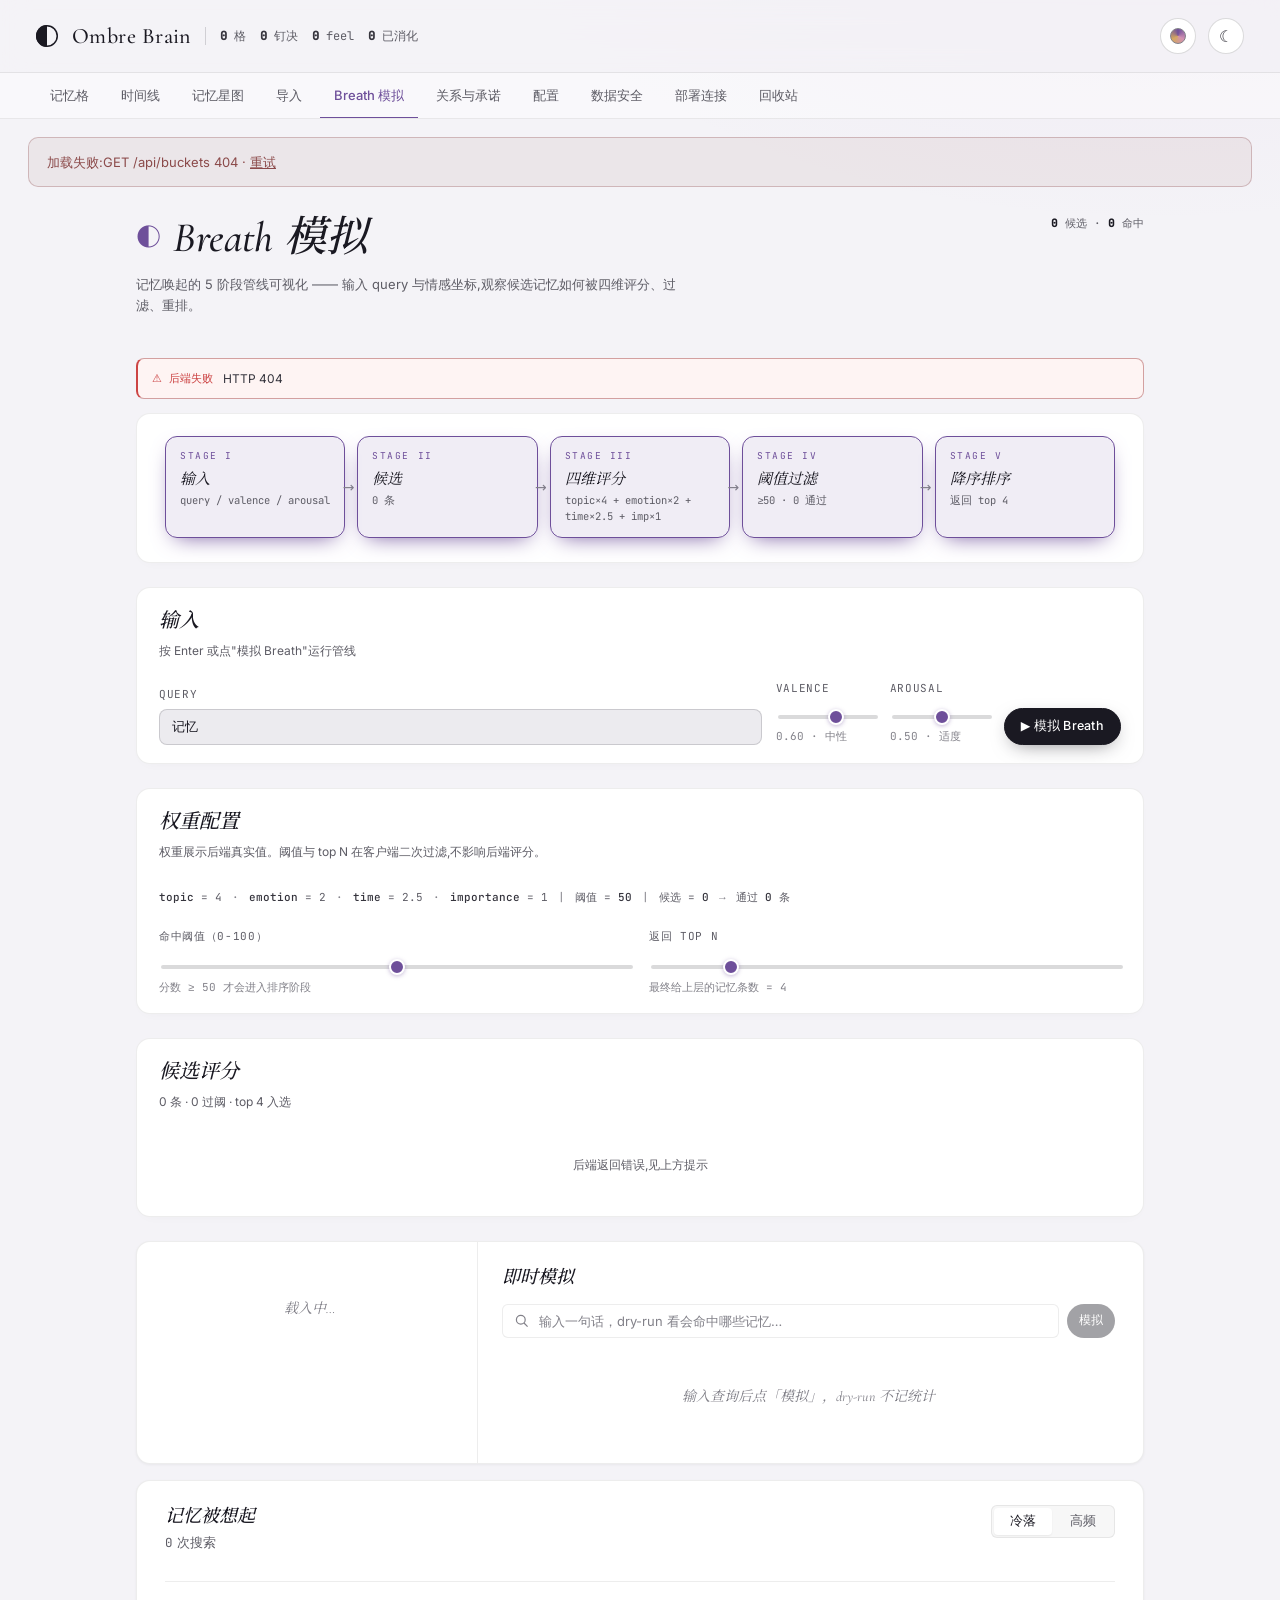
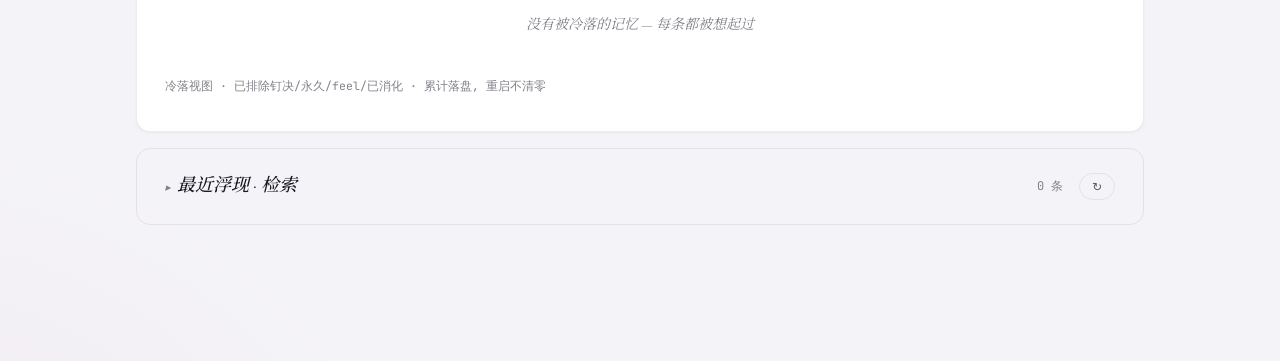
==== commit 58cf658e: "import: folio dev branch codex/upstream-alignment-safe-fixes @ 6619e5d (2026-07-18) Tree replaced wh" ====
--- a/v2/console/index.html
+++ b/v2/console/index.html
@@ -8380,6 +8380,9 @@
   <script type="text/babel" src="./assets/0fbc1940-d12c-40a5-b16e-08034cf8b827.js"></script>
   <script type="text/babel" src="./assets/console-config.js"></script>
   <script type="text/babel" src="./assets/console-trash.js"></script>
+  <script type="text/babel" src="./assets/console-safety.js"></script>
+  <script type="text/babel" src="./assets/console-commitments.js"></script>
+  <script type="text/babel" src="./assets/console-operations.js"></script>
   <script type="text/babel" src="./assets/8ad89a96-2e4c-4e41-92a8-c77f5bdd87a8.js"></script>
   <script type="text/babel" src="./assets/console-modal.js"></script>
   <script type="text/babel" src="./assets/import-v3.js"></script>
@@ -8388,4 +8391,4 @@
   <script type="text/babel" src="./assets/5b2bf5e0-0f1b-4b03-a31b-3bb6e79a2a24.js"></script>
 
 
-</body></html>+</body></html>
